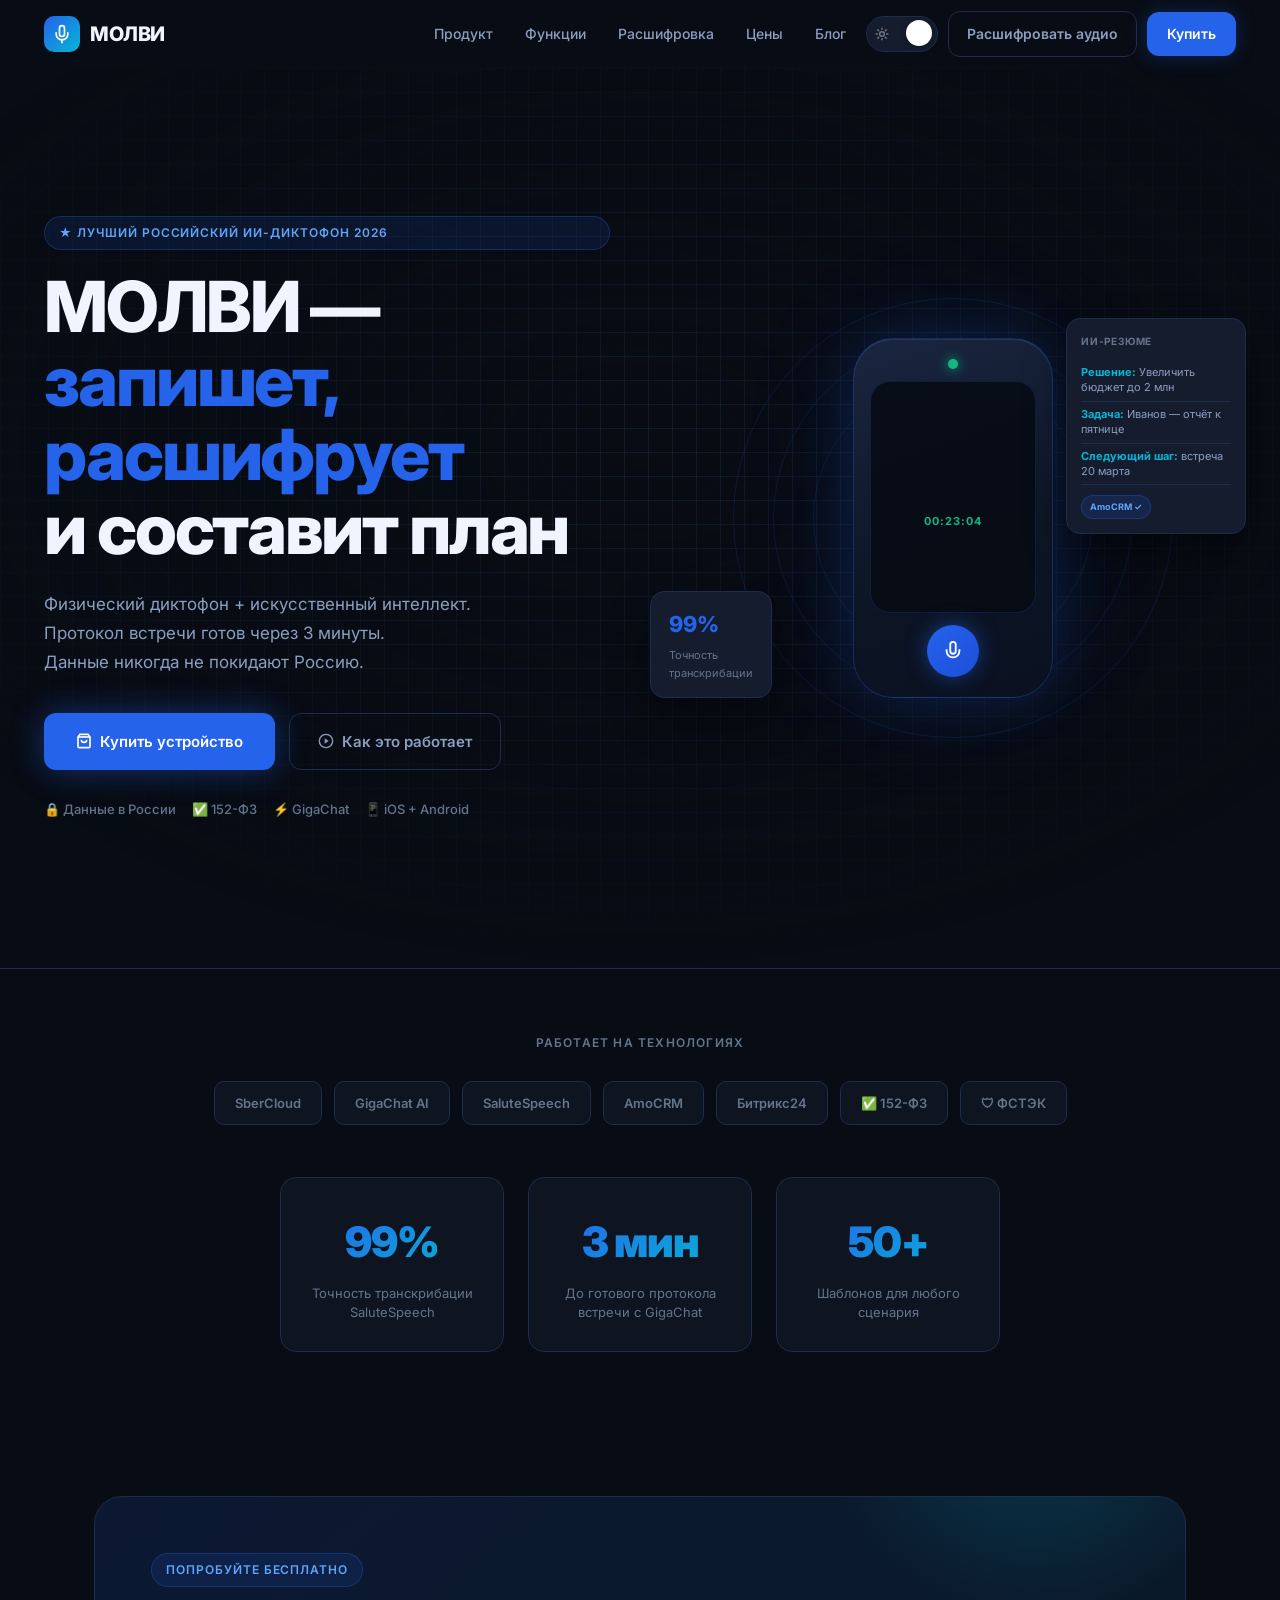
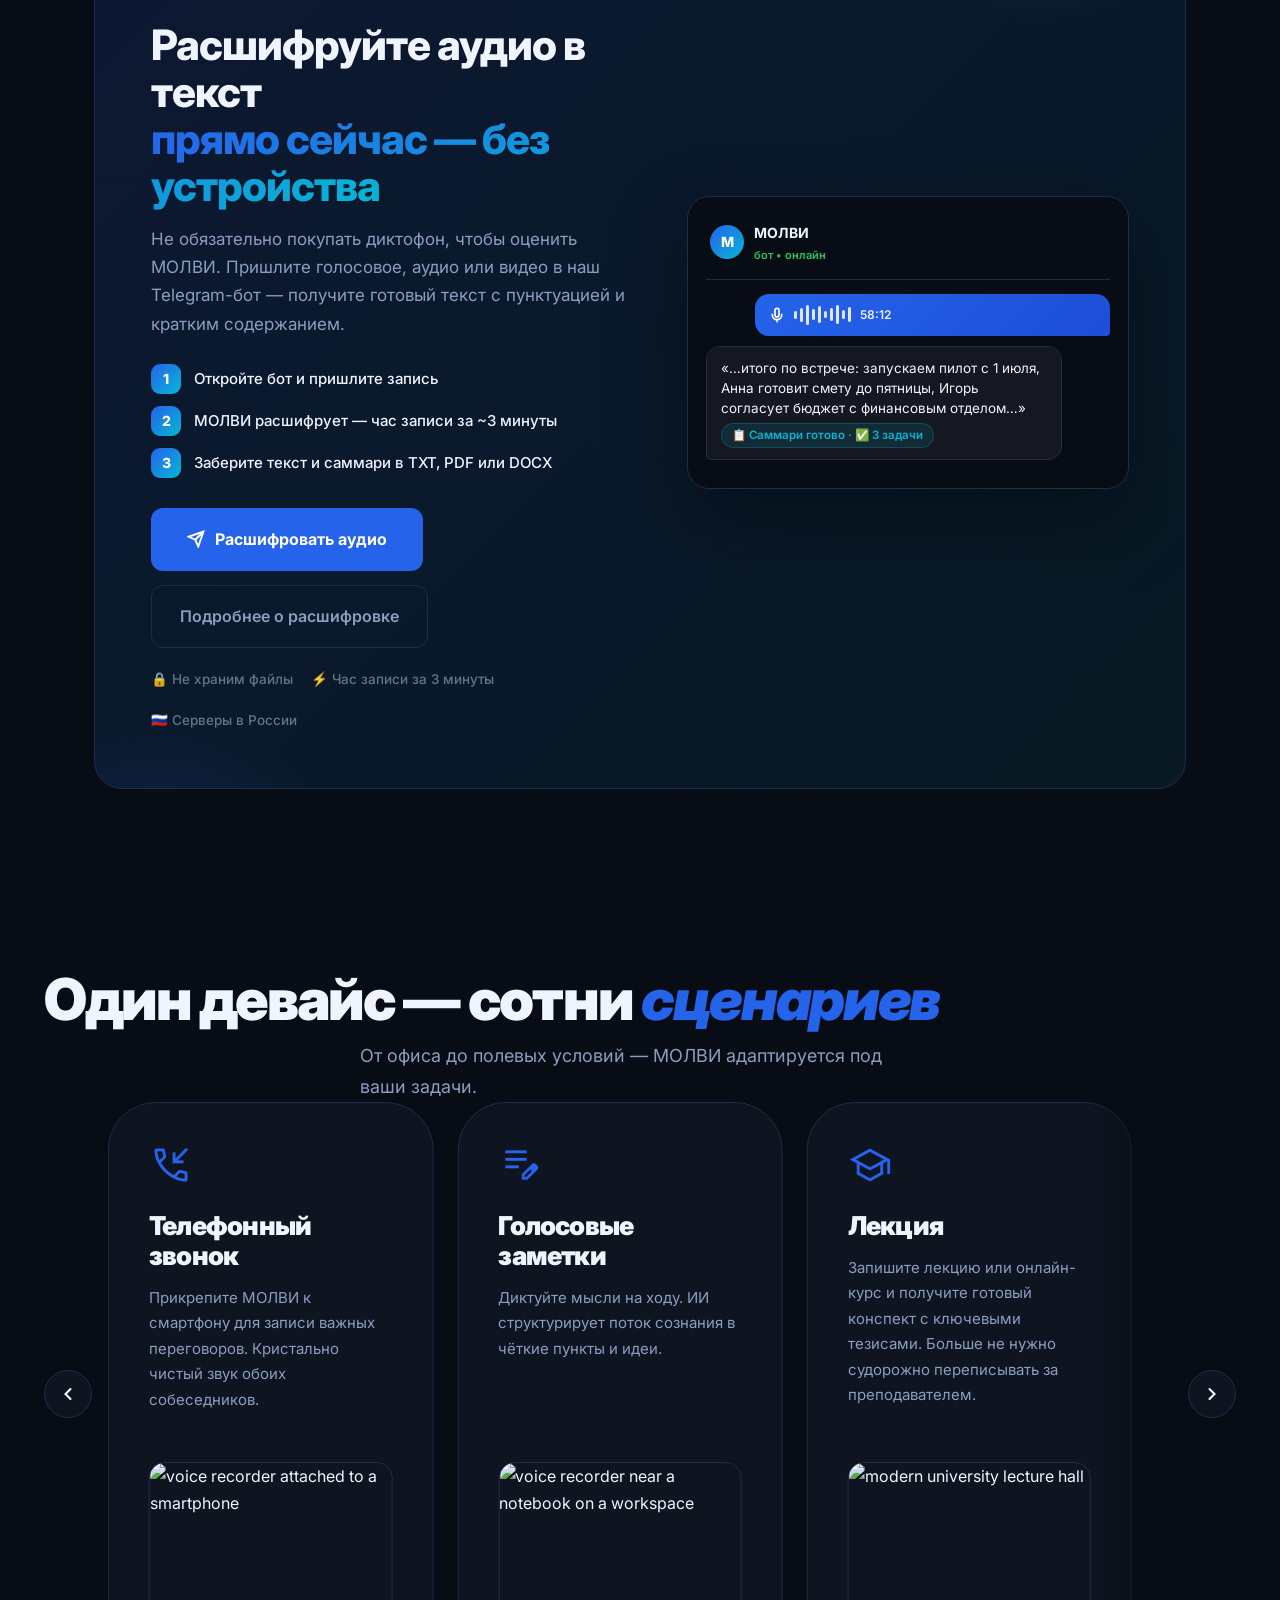
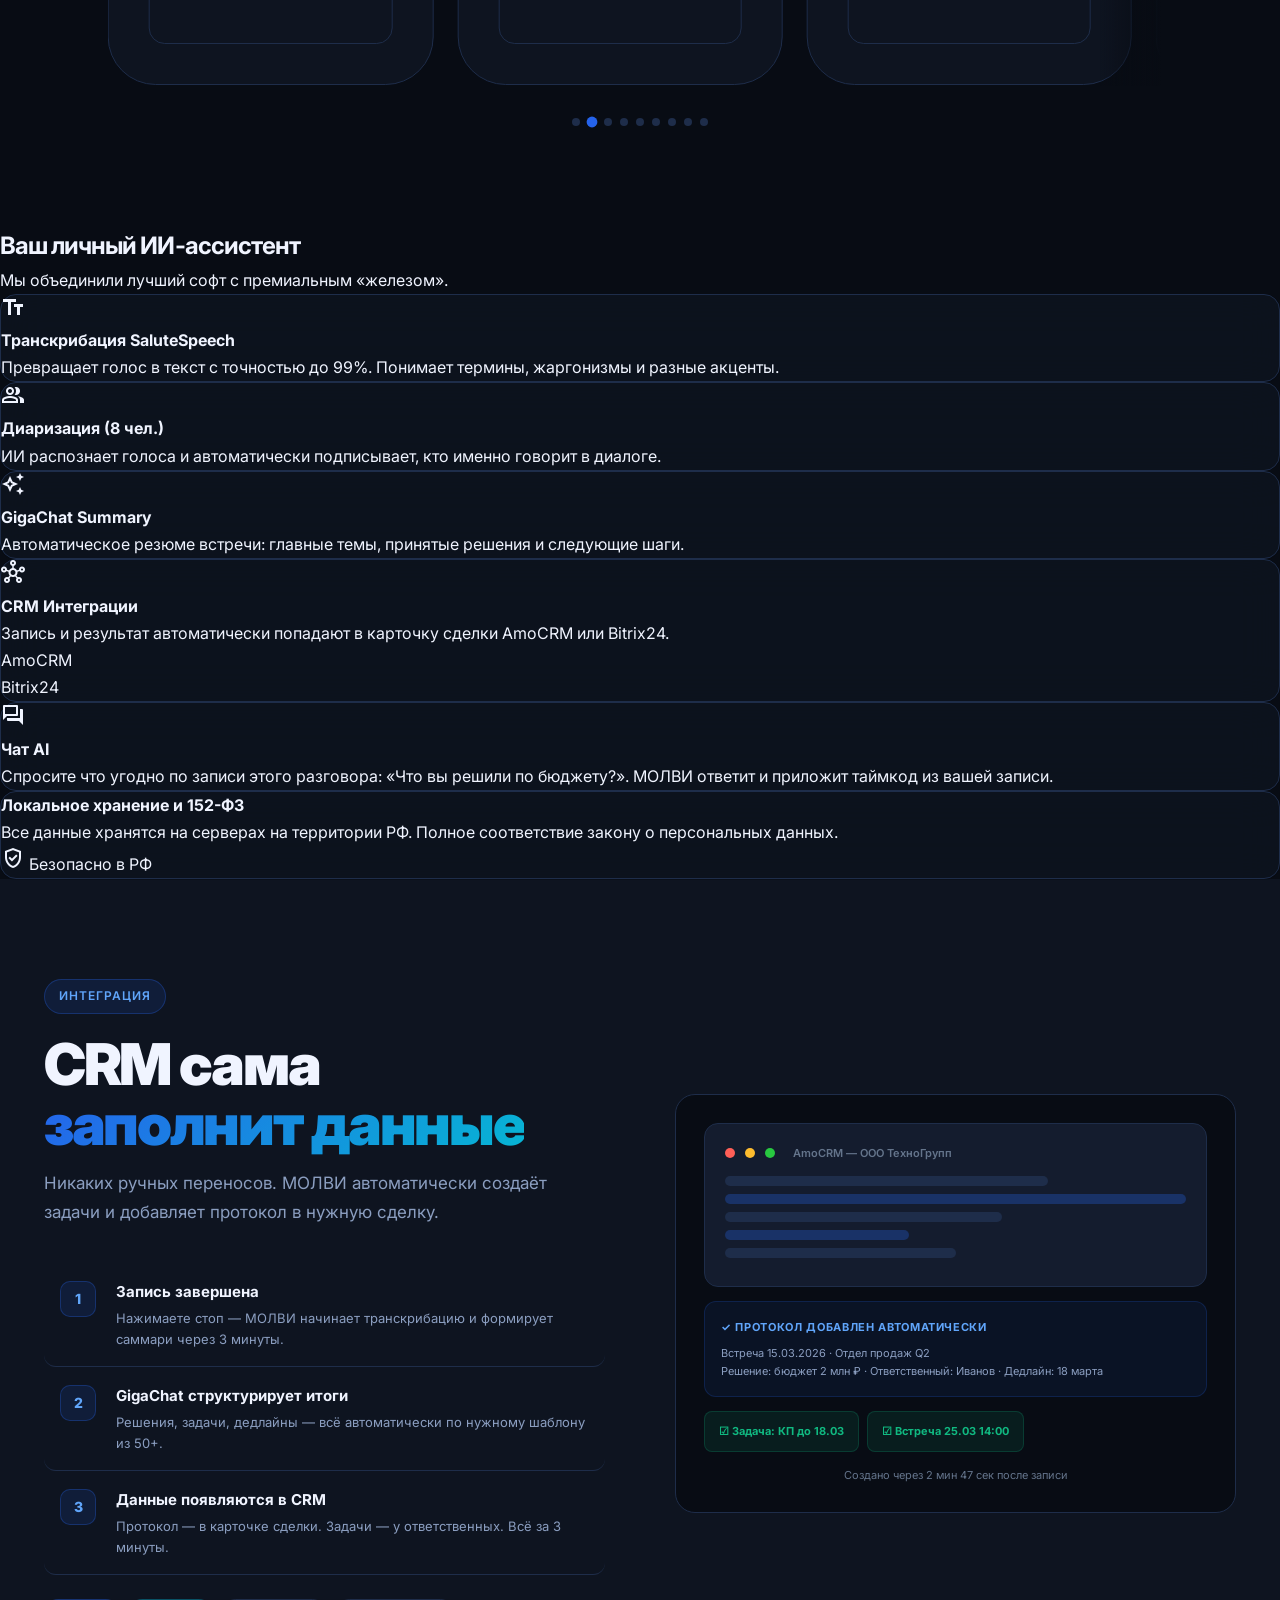
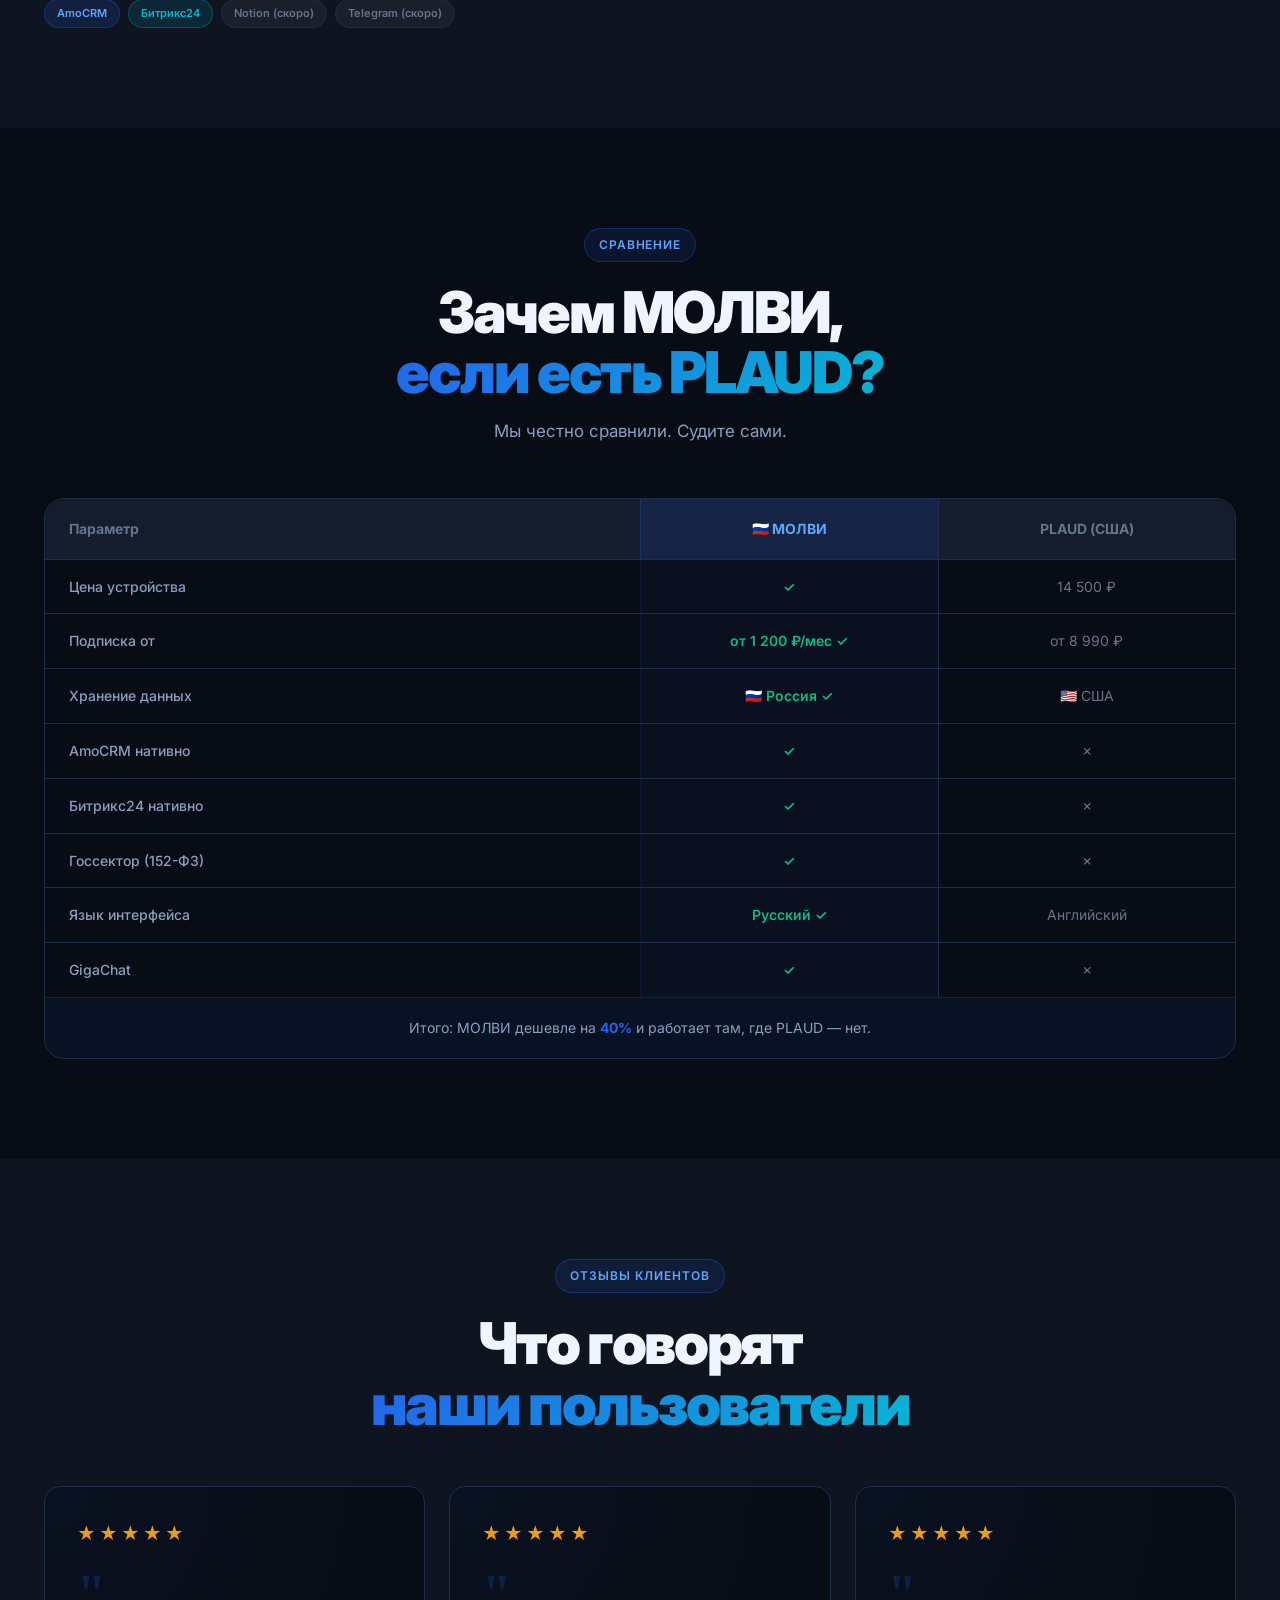
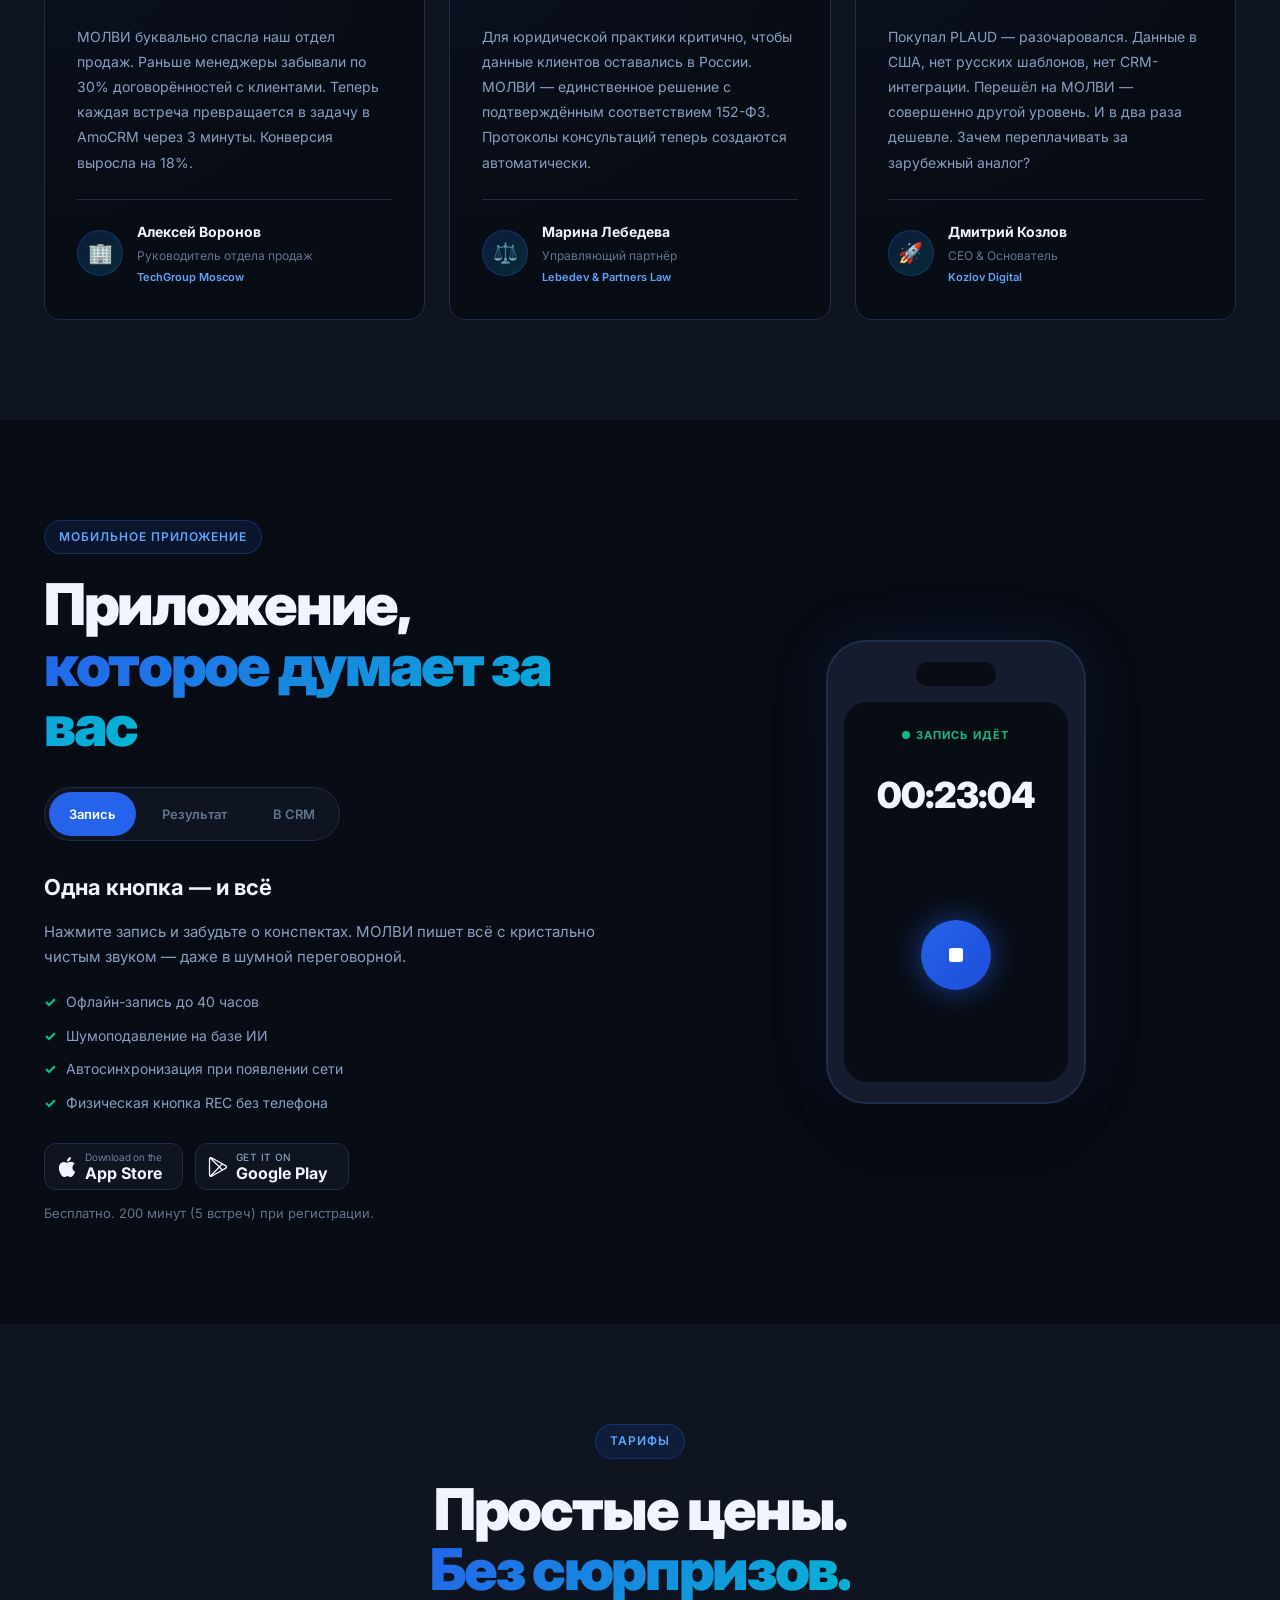
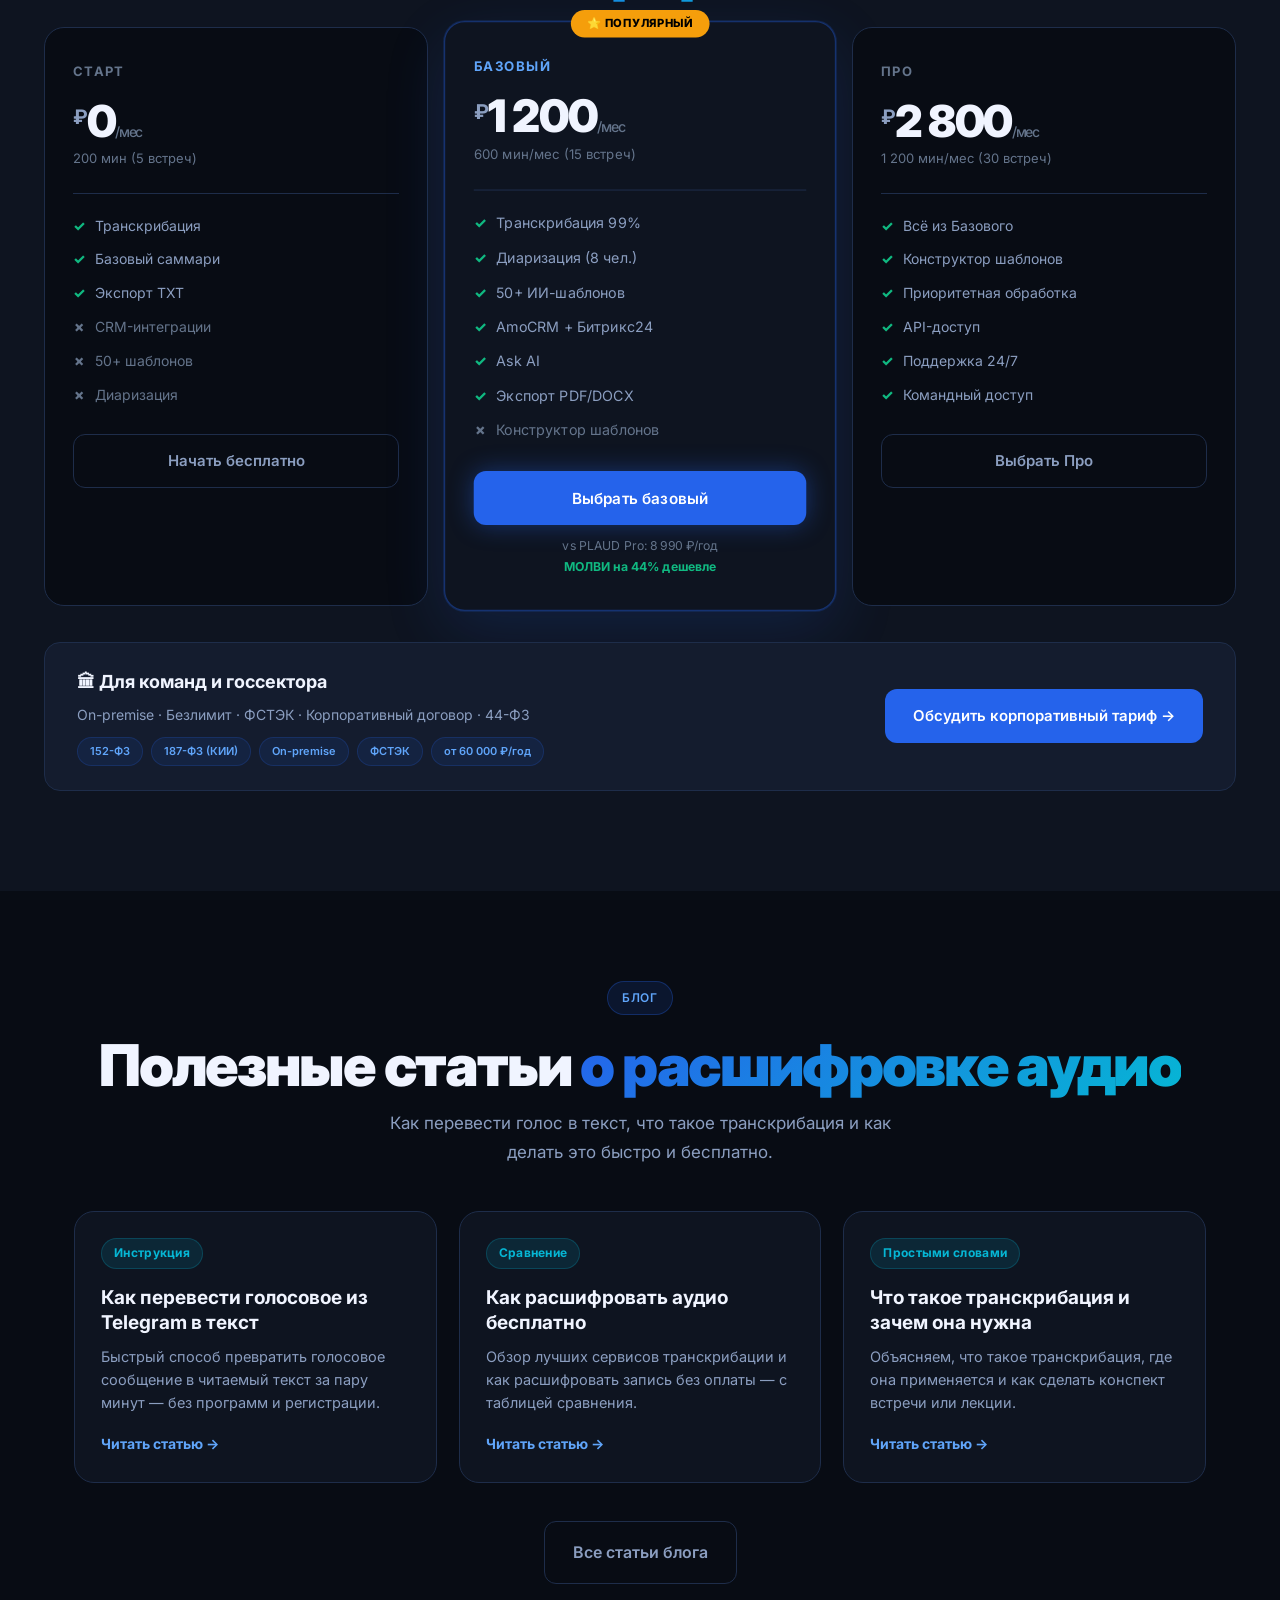
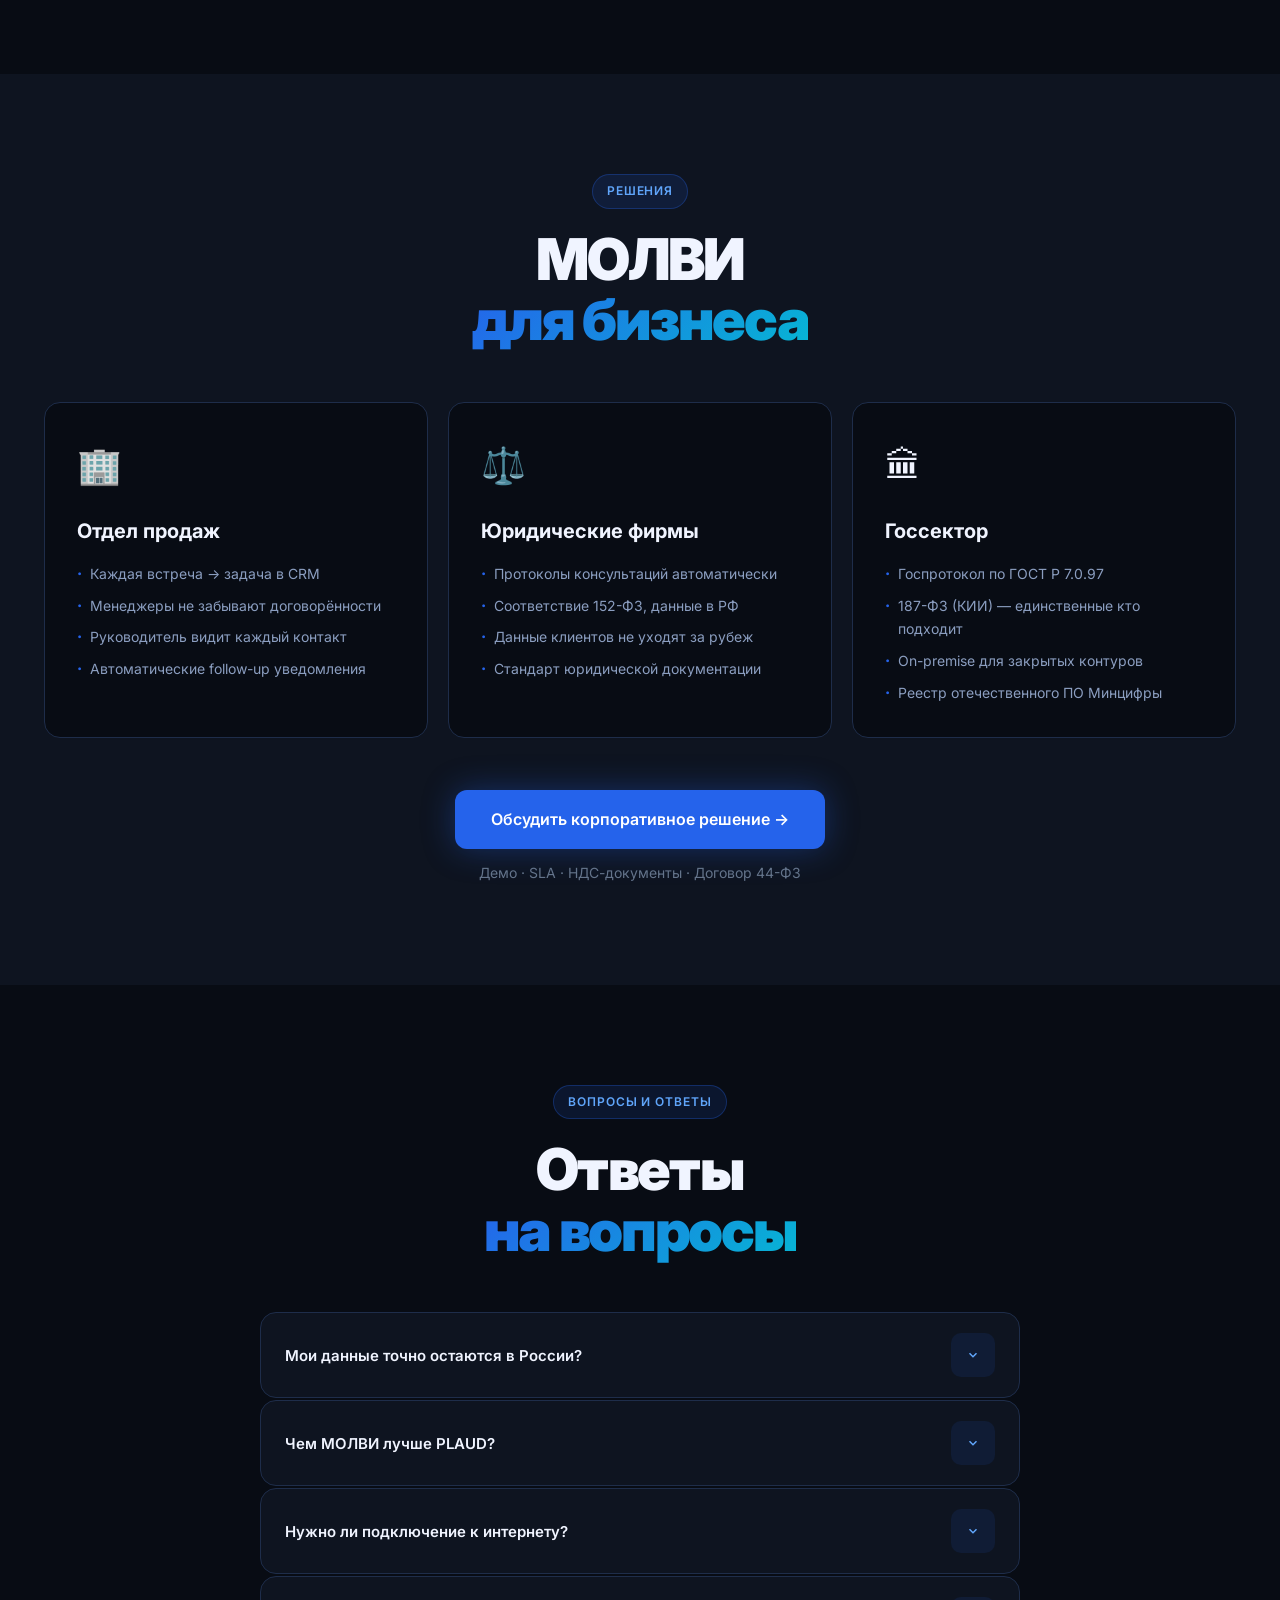
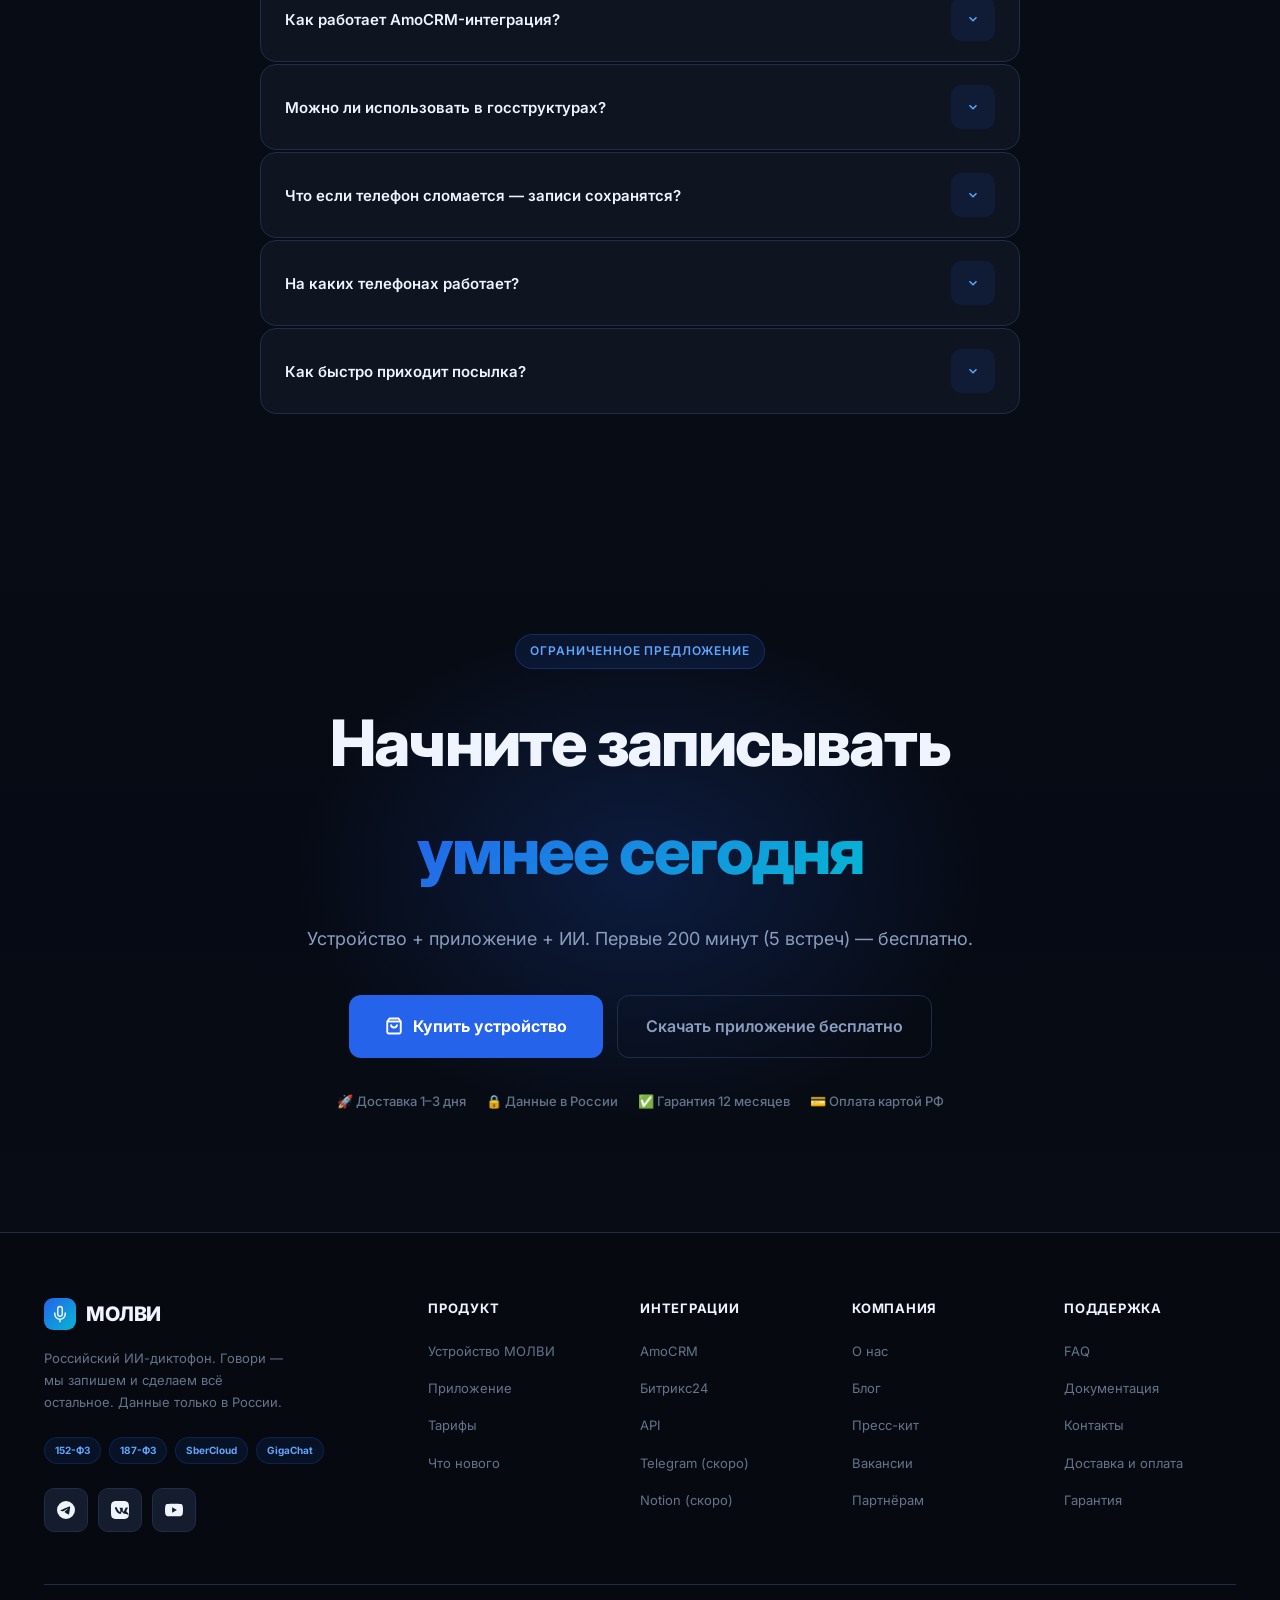
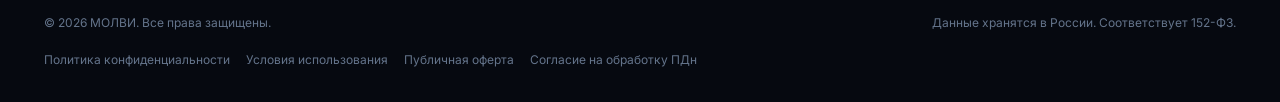
==== site/index.html @ 5dabd978 "feat(site): add molvi-ai.ru website source to repo Static HTML site (index, transcribe, blog, legal " ====
<!DOCTYPE html>
<html lang="ru">
<head>
<meta charset="UTF-8">
<meta name="viewport" content="width=device-width, initial-scale=1.0">
<title>МОЛВИ — Российский ИИ-диктофон. Данные только в России.</title>
<meta name="description" content="МОЛВИ — умный диктофон на GigaChat. Транскрибация 99%, протоколы, AmoCRM-интеграция. Дешевле PLAUD. Данные в России.">
<meta property="og:title" content="МОЛВИ — Говори, мы всё сделаем">
<meta property="og:description" content="Российский ИИ-диктофон. На 40% дешевле PLAUD. Данные только в России. AmoCRM и Битрикс24 из коробки.">
<link rel="preconnect" href="https://fonts.googleapis.com">
<link rel="preconnect" href="https://fonts.gstatic.com" crossorigin>
<link href="https://fonts.googleapis.com/css2?family=Inter:wght@400;500;600;700;800;900&display=swap" rel="stylesheet">
<link href="https://fonts.googleapis.com/css2?family=Material+Symbols+Outlined:wght,FILL@100..700,0..1&display=swap" rel="stylesheet">
<script src="https://cdn.tailwindcss.com?plugins=forms,container-queries"></script>
<script>
tailwind.config = {
  darkMode: "class",
  theme: {
    extend: {
      colors: {
        "background": "#080C14",
        "surface": "#0E1420",
        "surface-container-low": "#111318",
        "primary": "#2563EB",
        "on-surface": "#e2e5ef",
        "on-surface-variant": "#8B9EC0",
        "outline": "#72757e",
        "accent-border": "#1E2D4A",
      }
    }
  }
}
</script>
<style>
.text-editorial { letter-spacing: -0.04em; }
.card-glass { background: rgba(14,20,32,0.8); backdrop-filter: blur(20px); border: 1px solid rgba(255,255,255,0.05); }
</style>

<style>
/* ===========================
   RESET & BASE
=========================== */
*, *::before, *::after { box-sizing: border-box; margin: 0; padding: 0; }
html {
  scroll-behavior: smooth;
  overflow-x: hidden; /* сюда, не на body — иначе ломает position:fixed */
}
body {
  font-family: 'Inter', -apple-system, sans-serif;
  background: #080C14;
  color: #F0F4FF;
  line-height: 1.7;
}
a { text-decoration: none; color: inherit; }
img { max-width: 100%; display: block; }
ul { list-style: none; }
button { cursor: pointer; border: none; background: none; font-family: 'Inter', sans-serif; }

/* ===========================
   DESIGN TOKENS
=========================== */
:root {
  --bg: #080C14;
  --surface: #0E1420;
  --surface-elevated: #141C2E;
  --border: #1E2D4A;
  --accent: #2563EB;
  --accent-glow: #3B82F6;
  --cyan: #06B6D4;
  --text: #F0F4FF;
  --text-sec: #8B9EC0;
  --text-muted: #64748B;
  --success: #10B981;
  --warning: #F59E0B;
  --radius-card: 16px;
  --radius-btn: 12px;
  --radius-pill: 999px;
}

/* ===========================
   LIGHT THEME OVERRIDES
=========================== */
:root.light {
  --bg: #F4F6FB;
  --surface: #FFFFFF;
  --surface-elevated: #EEF1F8;
  --border: #D0D8EC;
  --accent: #2563EB;
  --accent-glow: #3B82F6;
  --cyan: #0891B2;
  --text: #0D1526;
  --text-sec: #3A4E70;
  --text-muted: #6B7280;
  --success: #059669;
  --warning: #D97706;
}

/* light — глобальные overrides для элементов с жёстко прописанными цветами */
:root.light body { background: var(--bg); color: var(--text); }
:root.light nav.navbar.scrolled {
  background: rgba(244,246,251,0.92);
  box-shadow: 0 4px 32px rgba(0,0,0,0.08);
}
:root.light .hero { background: var(--bg); }
:root.light .hero-grid-bg {
  background-color: var(--bg);
  background-image:
    linear-gradient(to right, rgba(37,99,235,0.12) 1px, transparent 1px),
    linear-gradient(to bottom, rgba(37,99,235,0.12) 1px, transparent 1px);
}
:root.light .glass {
  background: rgba(255,255,255,0.85);
  border-color: var(--border);
}
:root.light .card-glass {
  background: rgba(255,255,255,0.9);
  border-color: var(--border);
}
:root.light .gradient-text {
  background: linear-gradient(135deg, #1D4ED8, #0891B2);
  -webkit-background-clip: text;
  -webkit-text-fill-color: transparent;
  background-clip: text;
}
:root.light .section-pricing,
:root.light .section-app,
:root.light .section-business { background: var(--surface); }
:root.light .section-compare,
:root.light .section-faq { background: var(--bg); }
:root.light .compare-table { border-color: var(--border); }
:root.light .compare-header { background: var(--surface-elevated); }
:root.light footer { background: var(--surface); }

/* ===========================
   UTILITY
=========================== */
.container { max-width: 1240px; margin: 0 auto; padding: 0 24px; }
.section-pad { padding: 100px 0; }
.eyebrow {
  display: inline-flex; align-items: center; gap: 8px;
  background: rgba(37,99,235,0.12);
  border: 1px solid rgba(37,99,235,0.3);
  color: #60A5FA;
  font-size: 12px; font-weight: 600; letter-spacing: 0.08em; text-transform: uppercase;
  padding: 6px 14px; border-radius: var(--radius-pill);
  margin-bottom: 20px;
}
.section-title {
  font-size: clamp(2rem, 4.5vw, 3.75rem); /* matches md:text-6xl = 60px — same as features heading */
  font-weight: 900;
  letter-spacing: -0.04em;
  line-height: 1.05;
  color: var(--text);
}
.section-sub {
  font-size: 17px;
  color: var(--text-sec);
  line-height: 1.7;
  margin-top: 14px;
  max-width: 560px;
}
.gradient-text {
  background: linear-gradient(135deg, #2563EB 0%, #06B6D4 100%);
  -webkit-background-clip: text;
  -webkit-text-fill-color: transparent;
  background-clip: text;
}

/* Buttons */
.btn-primary {
  display: inline-flex; align-items: center; gap: 8px;
  background: var(--accent);
  color: #fff;
  font-size: 15px; font-weight: 600;
  padding: 14px 28px;
  border-radius: var(--radius-btn);
  transition: background 0.2s, transform 0.15s, box-shadow 0.2s;
  box-shadow: 0 0 0 rgba(37,99,235,0.4);
  white-space: nowrap;
}
.btn-primary:hover {
  background: #1D4ED8;
  transform: translateY(-1px);
  box-shadow: 0 0 32px rgba(37,99,235,0.45);
}
.btn-secondary {
  display: inline-flex; align-items: center; gap: 8px;
  background: transparent;
  color: var(--text-sec);
  font-size: 15px; font-weight: 600;
  padding: 13px 26px;
  border-radius: var(--radius-btn);
  border: 1px solid var(--border);
  transition: border-color 0.2s, background 0.2s, color 0.2s;
  white-space: nowrap;
}
.btn-secondary:hover { border-color: var(--accent); background: rgba(37,99,235,0.07); color: var(--text); }

/* Glass card */
.glass {
  background: rgba(14,20,32,0.8);
  backdrop-filter: blur(20px);
  -webkit-backdrop-filter: blur(20px);
  border: 1px solid var(--border);
  border-radius: var(--radius-card);
  transition: transform 0.3s cubic-bezier(0.16,1,0.3,1), border-color 0.25s, box-shadow 0.25s;
}
.glass:hover {
  border-color: rgba(37,99,235,0.5);
  transform: translateY(-4px);
}

/* Scroll reveal */
.reveal {
  opacity: 0;
  transform: translateY(30px);
  transition: opacity 0.7s cubic-bezier(0.16,1,0.3,1), transform 0.7s cubic-bezier(0.16,1,0.3,1);
}
.reveal.visible { opacity: 1; transform: translateY(0); }

/* ===========================
   NAVBAR
=========================== */
:root { --nav-h: 68px; }

nav.navbar {
  position: sticky;
  top: 0;
  z-index: 1000;
  padding: 0;
  background: transparent;
  transition: background 0.35s, border-color 0.35s, backdrop-filter 0.35s, box-shadow 0.35s;
}
nav.navbar.scrolled {
  background: rgba(8,12,20,0.92);
  backdrop-filter: blur(20px);
  -webkit-backdrop-filter: blur(20px);
  border-bottom: 1px solid var(--border);
  box-shadow: 0 4px 32px rgba(0,0,0,0.4);
}
.nav-inner {
  max-width: 1240px; margin: 0 auto; padding: 0 24px;
  display: grid;
  grid-template-columns: 1fr auto 1fr;
  align-items: center;
  height: var(--nav-h);
}
.nav-logo {
  display: flex; align-items: center; gap: 10px;
  flex-shrink: 0;
}
.nav-logo .logo-icon {
  width: 36px; height: 36px;
  background: linear-gradient(135deg, var(--accent), var(--cyan));
  border-radius: 10px;
  display: flex; align-items: center; justify-content: center;
}
.nav-logo .logo-icon svg { width: 20px; height: 20px; color: #fff; }
.nav-logo span { font-size: 20px; font-weight: 800; letter-spacing: -0.5px; color: var(--text); }
.nav-links {
  display: flex; align-items: center; justify-content: center; gap: 4px;
}
.nav-link {
  color: var(--text-sec); font-size: 14px; font-weight: 500;
  padding: 8px 14px; border-radius: 8px;
  transition: color 0.2s, background 0.2s;
  white-space: nowrap;
}
.nav-link:hover { color: var(--text); background: rgba(255,255,255,0.05); }
.nav-actions { display: flex; align-items: center; gap: 10px; flex-shrink: 0; min-width: 0; justify-self: end; }
.nav-transcribe-btn { padding: 10px 18px; font-size: 14px; }
@media (max-width: 1080px) { .nav-transcribe-btn { display: none; } }
.nav-mobile-btn { display: none; color: var(--text-sec); padding: 8px; min-width: 44px; min-height: 44px; justify-content: center; align-items: center; }
/* Tap target minimum on mobile */
.btn-primary, .btn-secondary { min-height: 44px; }
.nav-link { min-height: 44px; display: inline-flex; align-items: center; }
.faq-question { min-height: 44px; display: flex; align-items: center; }
.app-tab-btn { min-height: 44px; }

/* ── Theme Switch ─────────────────────────────── */
.theme-switch {
  position: relative;
  display: inline-flex;
  align-items: center;
  width: 72px;
  height: 36px;
  flex-shrink: 0;
  cursor: pointer;
}
.theme-switch input { position: absolute; opacity: 0; width: 0; height: 0; }

/* track */
.theme-switch-track {
  position: absolute;
  inset: 0;
  border-radius: var(--radius-pill);
  background: var(--surface-elevated);
  border: 1px solid var(--border);
  transition: background 0.3s, border-color 0.3s;
}
:root.light .theme-switch-track { background: #E8EDF8; border-color: #C5CFDF; }

/* thumb */
.theme-switch-thumb {
  position: absolute;
  top: 4px;
  left: 4px;
  width: 26px;
  height: 26px;
  border-radius: 50%;
  background: var(--accent);
  box-shadow: 0 1px 6px rgba(37,99,235,0.5);
  transition: transform 0.3s cubic-bezier(0.34,1.56,0.64,1), background 0.3s;
  z-index: 2;
}
.theme-switch input:checked ~ .theme-switch-thumb {
  transform: translateX(36px);
  background: #fff;
  box-shadow: 0 1px 6px rgba(0,0,0,0.18);
}

/* icons */
.theme-switch-icon {
  position: absolute;
  top: 50%; transform: translateY(-50%);
  z-index: 1;
  display: flex; align-items: center; justify-content: center;
  transition: opacity 0.2s;
}
.theme-switch-sun { left: 9px; color: #fff; }
.theme-switch-moon { right: 8px; color: var(--text-muted); }

/* checked = dark → moon active, sun dimmed */
.theme-switch input:checked ~ .theme-switch-icon.theme-switch-sun { opacity: 0.4; }
.theme-switch input:checked ~ .theme-switch-icon.theme-switch-moon { color: var(--text); opacity: 1; }

/* unchecked = light */
.theme-switch input:not(:checked) ~ .theme-switch-icon.theme-switch-sun { opacity: 1; color: #fff; }
.theme-switch input:not(:checked) ~ .theme-switch-icon.theme-switch-moon { opacity: 0.4; }

/* Mobile drawer */
.mobile-drawer {
  position: fixed; inset: 0;
  background: rgba(8,12,20,0.98);
  z-index: 9999;
  padding: 24px;
  display: flex; flex-direction: column;
  transform: translateX(100%);
  transition: transform 0.35s cubic-bezier(0.16,1,0.3,1);
  overflow-y: auto;
  -webkit-overflow-scrolling: touch;
}
:root.light .mobile-drawer { background: rgba(244,246,251,0.98); }
.mobile-drawer.open { transform: translateX(0); }
.mobile-drawer-header { display: flex; align-items: center; justify-content: space-between; margin-bottom: 48px; }
.mobile-nav { display: flex; flex-direction: column; gap: 4px; }
.mobile-nav a {
  color: var(--text-sec); font-size: 20px; font-weight: 600;
  padding: 16px 8px; border-bottom: 1px solid var(--border);
  transition: color 0.2s;
  min-height: 56px; display: flex; align-items: center;
}
.mobile-nav a:active { color: var(--accent); }

/* ===========================
   HERO
=========================== */
.hero {
  position: relative;
  min-height: 100vh;
  display: flex; align-items: center;
  overflow: hidden;
}

/* Grid background (аналог BGPattern: grid + fade-edges) */
.hero-grid-bg {
  position: absolute;
  inset: 0;
  z-index: 0;
  pointer-events: none;
  background-color: var(--bg);
  background-image:
    linear-gradient(to right, rgba(30, 45, 74, 0.45) 1px, transparent 1px),
    linear-gradient(to bottom, rgba(30, 45, 74, 0.45) 1px, transparent 1px);
  background-size: 24px 24px;
  -webkit-mask-image: radial-gradient(ellipse 90% 80% at 50% 42%, #000 0%, transparent 72%);
  mask-image: radial-gradient(ellipse 90% 80% at 50% 42%, #000 0%, transparent 72%);
}

/* чтобы якоря (#pricing, #features, ...) не прятались под шапкой */
section { scroll-margin-top: calc(var(--nav-h) + 16px); }
.hero-inner {
  position: relative; z-index: 1;
  max-width: 1240px; margin: 0 auto; padding: 80px 24px;
  display: grid; grid-template-columns: 1fr 1fr;
  gap: 60px; align-items: center;
  width: 100%;
}
.hero-content { display: flex; flex-direction: column; }
.hero-title {
  font-size: clamp(40px, 5.5vw, 72px);
  font-weight: 800;
  letter-spacing: -0.03em;
  line-height: 1.05;
  color: var(--text);
  margin-bottom: 24px;
}
.hero-title .line2 { color: var(--accent); }
.hero-sub {
  font-size: 17px; color: var(--text-sec);
  line-height: 1.7; margin-bottom: 36px;
  max-width: 480px;
}
.hero-ctas { display: flex; gap: 14px; flex-wrap: wrap; margin-bottom: 28px; }
.hero-trust {
  display: flex; flex-wrap: wrap; gap: 16px;
  font-size: 13px; color: var(--text-muted); font-weight: 500;
}
.hero-trust span { display: flex; align-items: center; gap: 6px; }
.hero-visual {
  display: flex; align-items: center; justify-content: center;
  position: relative; height: 520px;
}
.device-container {
  position: relative;
  display: flex; align-items: center; justify-content: center;
  width: 100%; height: 100%;
  transform-style: preserve-3d;
}
.device-body {
  position: relative;
  width: 200px; height: 360px;
  background: linear-gradient(160deg, #1a2540 0%, #0d1625 60%, #0a1020 100%);
  border-radius: 40px;
  border: 1.5px solid rgba(37,99,235,0.3);
  box-shadow:
    0 0 60px rgba(37,99,235,0.2),
    0 0 120px rgba(37,99,235,0.1),
    inset 0 1px 0 rgba(255,255,255,0.08);
  animation: device-float 4s ease-in-out infinite;
  display: flex; flex-direction: column; align-items: center; justify-content: space-between;
  padding: 20px 16px;
  z-index: 2;
}
@keyframes device-float {
  0%, 100% { transform: translateY(0px); }
  50% { transform: translateY(-12px); }
}
.device-led {
  width: 10px; height: 10px; border-radius: 50%;
  background: var(--success);
  box-shadow: 0 0 12px var(--success);
  animation: led-pulse 2s ease-in-out infinite;
}
@keyframes led-pulse {
  0%, 100% { box-shadow: 0 0 8px var(--success); opacity: 1; }
  50% { box-shadow: 0 0 20px var(--success), 0 0 40px rgba(16,185,129,0.3); opacity: 0.8; }
}
.device-screen {
  width: 100%; flex: 1; margin: 12px 0;
  background: rgba(8,12,20,0.9);
  border-radius: 20px; overflow: hidden;
  border: 1px solid rgba(37,99,235,0.2);
  display: flex; flex-direction: column; align-items: center; justify-content: center;
  gap: 8px; padding: 14px;
}
.wave-bars {
  display: flex; gap: 3px; align-items: center; height: 40px;
}
.wave-bar {
  width: 4px; border-radius: 2px;
  background: linear-gradient(180deg, var(--cyan), var(--accent));
  animation: wave-anim 1.2s ease-in-out infinite;
}
.wave-bar:nth-child(1) { animation-delay: 0s; }
.wave-bar:nth-child(2) { animation-delay: 0.1s; }
.wave-bar:nth-child(3) { animation-delay: 0.2s; }
.wave-bar:nth-child(4) { animation-delay: 0.15s; }
.wave-bar:nth-child(5) { animation-delay: 0.05s; }
.wave-bar:nth-child(6) { animation-delay: 0.25s; }
.wave-bar:nth-child(7) { animation-delay: 0.1s; }
.wave-bar:nth-child(8) { animation-delay: 0.3s; }
.wave-bar:nth-child(9) { animation-delay: 0.08s; }
.wave-bar:nth-child(10) { animation-delay: 0.18s; }
@keyframes wave-anim {
  0%, 100% { height: 8px; }
  50% { height: 32px; }
}
.device-timer { font-size: 11px; color: var(--success); font-weight: 700; letter-spacing: 0.1em; }
.device-btn {
  width: 52px; height: 52px; border-radius: 50%;
  background: linear-gradient(135deg, var(--accent), #1D4ED8);
  box-shadow: 0 0 20px rgba(37,99,235,0.5);
  display: flex; align-items: center; justify-content: center;
  animation: btn-pulse 3s ease-in-out infinite;
}
@keyframes btn-pulse {
  0%, 100% { box-shadow: 0 0 20px rgba(37,99,235,0.5); }
  50% { box-shadow: 0 0 40px rgba(37,99,235,0.8), 0 0 60px rgba(37,99,235,0.3); }
}
.device-btn svg { width: 22px; height: 22px; color: #fff; }

/* Glow rings around device */
.glow-ring {
  position: absolute;
  border-radius: 50%;
  border: 1px solid rgba(37,99,235,0.15);
  animation: ring-expand 3s ease-out infinite;
}
.glow-ring:nth-child(1) { width: 280px; height: 280px; animation-delay: 0s; }
.glow-ring:nth-child(2) { width: 360px; height: 360px; animation-delay: 1s; }
.glow-ring:nth-child(3) { width: 440px; height: 440px; animation-delay: 2s; }
@keyframes ring-expand {
  0% { opacity: 0.6; transform: scale(0.95); }
  100% { opacity: 0; transform: scale(1.05); }
}

/* App preview floating card */
.app-preview {
  position: absolute; right: -10px; top: 60px;
  width: 180px;
  background: var(--surface-elevated);
  border: 1px solid var(--border);
  border-radius: 14px;
  padding: 14px;
  animation: device-float 4s ease-in-out infinite 1s;
  box-shadow: 0 20px 40px rgba(0,0,0,0.4);
  z-index: 3;
}
.app-preview-title { font-size: 10px; font-weight: 700; color: var(--text-muted); letter-spacing: 0.08em; text-transform: uppercase; margin-bottom: 10px; }
.app-preview-line { font-size: 11px; color: var(--text-sec); padding: 5px 0; border-bottom: 1px solid var(--border); line-height: 1.4; }
.app-preview-line:last-child { border-bottom: none; }
.app-preview-line strong { color: var(--cyan); }

/* Stats card */
.stats-card {
  position: absolute; left: -20px; bottom: 80px;
  background: var(--surface-elevated);
  border: 1px solid var(--border);
  border-radius: 14px;
  padding: 14px 18px;
  animation: device-float 4s ease-in-out infinite 2s;
  box-shadow: 0 20px 40px rgba(0,0,0,0.4);
  z-index: 3;
}
.stats-card-num { font-size: 22px; font-weight: 800; color: var(--accent); }
.stats-card-label { font-size: 11px; color: var(--text-muted); margin-top: 2px; }

/* ===========================
   SOCIAL PROOF
=========================== */
.section-proof { padding: 64px 0; border-top: 1px solid var(--border); }
.proof-logos {
  display: flex; align-items: center; justify-content: center;
  flex-wrap: wrap; gap: 12px; margin-bottom: 52px;
}
.proof-logo {
  background: var(--surface);
  border: 1px solid var(--border);
  border-radius: 10px;
  padding: 10px 20px;
  font-size: 13px; font-weight: 600; color: var(--text-muted);
  transition: border-color 0.2s, color 0.2s;
}
.proof-logo:hover { border-color: rgba(37,99,235,0.4); color: var(--text-sec); }
.proof-metrics {
  display: grid; grid-template-columns: repeat(3,1fr);
  gap: 24px; max-width: 720px; margin: 0 auto;
}
.metric-card {
  background: var(--surface);
  border: 1px solid var(--border);
  border-radius: var(--radius-card);
  padding: 28px;
  text-align: center;
  transition: border-color 0.25s, transform 0.25s;
}
.metric-card:hover { border-color: rgba(37,99,235,0.4); transform: translateY(-3px); }
.metric-num {
  font-size: 42px; font-weight: 900;
  letter-spacing: -0.03em;
  background: linear-gradient(135deg, #2563EB, #06B6D4);
  -webkit-background-clip: text; -webkit-text-fill-color: transparent; background-clip: text;
}
.metric-label { font-size: 13px; color: var(--text-muted); margin-top: 6px; line-height: 1.5; }

/* ===========================
   DEVICE DEMO (3 cards)
=========================== */
.section-demo { padding: 100px 0; background: var(--surface); }
.demo-grid {
  display: grid; grid-template-columns: repeat(3,1fr);
  gap: 20px; margin-top: 52px;
}
.demo-card {
  background: var(--bg);
  border: 1px solid var(--border);
  border-radius: var(--radius-card);
  overflow: hidden;
  transition: border-color 0.25s, transform 0.3s cubic-bezier(0.16,1,0.3,1);
  cursor: pointer;
}
.demo-card:hover { border-color: rgba(37,99,235,0.5); transform: translateY(-6px); }
.demo-card-visual {
  height: 200px;
  display: flex; align-items: center; justify-content: center;
  font-size: 64px;
  position: relative; overflow: hidden;
}
.demo-card-visual::before {
  content: '';
  position: absolute; inset: 0;
  opacity: 0.3;
}
.demo-card:nth-child(1) .demo-card-visual { background: linear-gradient(135deg, #0d1b3e, #091830); }
.demo-card:nth-child(1) .demo-card-visual::before { background: radial-gradient(circle at 50% 80%, rgba(37,99,235,0.4), transparent); }
.demo-card:nth-child(2) .demo-card-visual { background: linear-gradient(135deg, #0d2535, #060f1a); }
.demo-card:nth-child(2) .demo-card-visual::before { background: radial-gradient(circle at 50% 80%, rgba(6,182,212,0.3), transparent); }
.demo-card:nth-child(3) .demo-card-visual { background: linear-gradient(135deg, #1a1040, #0d0820); }
.demo-card:nth-child(3) .demo-card-visual::before { background: radial-gradient(circle at 50% 80%, rgba(124,58,237,0.3), transparent); }
.demo-card-body { padding: 24px; }
.demo-card-icon { font-size: 28px; margin-bottom: 12px; }
.demo-card-title { font-size: 18px; font-weight: 700; color: var(--text); margin-bottom: 10px; }
.demo-card-desc { font-size: 14px; color: var(--text-sec); line-height: 1.65; margin-bottom: 16px; }
.demo-tags { display: flex; flex-wrap: wrap; gap: 6px; }
.demo-tag {
  background: rgba(37,99,235,0.1);
  border: 1px solid rgba(37,99,235,0.2);
  color: #60A5FA;
  font-size: 11px; font-weight: 600;
  padding: 4px 10px; border-radius: var(--radius-pill);
}

/* ===========================
   FEATURES
=========================== */
.section-features { padding: 100px 0; }
.features-grid {
  display: grid; grid-template-columns: repeat(3,1fr);
  gap: 20px; margin-top: 52px;
}
.feature-card {
  background: rgba(14,20,32,0.8);
  border: 1px solid var(--border);
  border-radius: var(--radius-card);
  padding: 28px;
  transition: border-color 0.25s, transform 0.3s cubic-bezier(0.16,1,0.3,1);
  backdrop-filter: blur(20px);
}
.feature-card:hover {
  border-color: rgba(37,99,235,0.5);
  transform: translateY(-6px);
  box-shadow: 0 20px 40px rgba(0,0,0,0.3);
}
.feature-icon {
  width: 50px; height: 50px;
  background: rgba(37,99,235,0.12);
  border: 1px solid rgba(37,99,235,0.2);
  border-radius: 14px;
  display: flex; align-items: center; justify-content: center;
  margin-bottom: 18px;
  font-size: 22px;
  transition: transform 0.2s;
}
.feature-card:hover .feature-icon { transform: scale(1.1); }
.feature-title { font-size: 17px; font-weight: 700; color: var(--text); margin-bottom: 10px; }
.feature-desc { font-size: 14px; color: var(--text-sec); line-height: 1.7; }

/* ===========================
   CRM SECTION
=========================== */
.section-crm { padding: 100px 0; background: var(--surface); }
.crm-grid { display: grid; grid-template-columns: 1fr 1fr; gap: 70px; align-items: center; }
.crm-steps { display: flex; flex-direction: column; gap: 0; margin-top: 36px; }
.crm-step {
  display: flex; gap: 20px;
  border-bottom: 1px solid var(--border);
  transition: background 0.2s;
  border-radius: 12px;
  padding: 16px;
  cursor: pointer;
}
.crm-step:hover { background: rgba(37,99,235,0.05); }
.crm-step-num {
  width: 36px; height: 36px; flex-shrink: 0;
  background: rgba(37,99,235,0.12);
  border: 1px solid rgba(37,99,235,0.3);
  border-radius: 10px;
  display: flex; align-items: center; justify-content: center;
  font-size: 14px; font-weight: 800; color: #60A5FA;
  margin-top: 2px;
}
.crm-step-title { font-size: 15px; font-weight: 700; color: var(--text); margin-bottom: 4px; }
.crm-step-desc { font-size: 13px; color: var(--text-sec); line-height: 1.6; }
.crm-visual {
  background: var(--bg);
  border: 1px solid var(--border);
  border-radius: 20px;
  padding: 28px;
  position: relative;
}
.crm-screen {
  background: var(--surface-elevated);
  border: 1px solid var(--border);
  border-radius: 14px;
  padding: 20px;
  margin-bottom: 14px;
}
.crm-screen-header {
  display: flex; align-items: center; gap: 10px;
  margin-bottom: 14px;
}
.crm-screen-dot { width: 10px; height: 10px; border-radius: 50%; }
.crm-line {
  height: 10px; background: var(--border);
  border-radius: 5px; margin-bottom: 8px;
}
.crm-line.highlight { background: rgba(37,99,235,0.3); }
.crm-line.short { width: 60%; }
.crm-line.shorter { width: 40%; }
.crm-badge-row { display: flex; gap: 8px; margin-top: 14px; flex-wrap: wrap; }
.crm-badge {
  font-size: 11px; font-weight: 600;
  padding: 4px 12px; border-radius: var(--radius-pill);
}
.crm-badge.amocrm { background: rgba(37,99,235,0.15); color: #60A5FA; border: 1px solid rgba(37,99,235,0.3); }
.crm-badge.bitrix { background: rgba(6,182,212,0.12); color: var(--cyan); border: 1px solid rgba(6,182,212,0.3); }
.crm-badge.soon { background: rgba(255,255,255,0.05); color: var(--text-muted); border: 1px solid var(--border); }

/* ===========================
   COMPARISON TABLE
=========================== */
.section-compare { padding: 100px 0; }
.compare-table { margin-top: 52px; border: 1px solid var(--border); border-radius: 20px; overflow: hidden; }
.compare-header {
  display: grid; grid-template-columns: 2fr 1fr 1fr;
  background: var(--surface-elevated);
  border-bottom: 1px solid var(--border);
}
.compare-col-header {
  padding: 18px 24px;
  font-size: 14px; font-weight: 700;
  text-align: center;
}
.compare-col-header:first-child { text-align: left; color: var(--text-muted); }
.compare-col-header.ours {
  background: rgba(37,99,235,0.12);
  color: #60A5FA;
  border-left: 1px solid rgba(37,99,235,0.2);
}
.compare-col-header.theirs { color: var(--text-muted); border-left: 1px solid var(--border); }
.compare-row {
  display: grid; grid-template-columns: 2fr 1fr 1fr;
  border-bottom: 1px solid var(--border);
  transition: background 0.15s;
}
.compare-row:last-child { border-bottom: none; }
.compare-row:hover { background: rgba(255,255,255,0.02); }
.compare-cell {
  padding: 15px 24px;
  font-size: 14px; text-align: center;
  display: flex; align-items: center; justify-content: center;
}
.compare-cell:first-child { text-align: left; justify-content: flex-start; color: var(--text-sec); font-weight: 500; }
.compare-cell.ours {
  background: rgba(37,99,235,0.05);
  border-left: 1px solid rgba(37,99,235,0.1);
  color: var(--text); font-weight: 600;
}
.compare-cell.theirs { border-left: 1px solid var(--border); color: var(--text-muted); }
.check-yes { color: var(--success); font-weight: 800; font-size: 16px; }
.check-no { color: var(--text-muted); font-size: 18px; }
.check-price-ours { color: #60A5FA; font-weight: 700; }
.compare-footer {
  background: rgba(37,99,235,0.07);
  border-top: 1px solid rgba(37,99,235,0.2);
  padding: 18px 24px;
  font-size: 14px; color: var(--text-sec);
  text-align: center;
}
.compare-footer strong { color: var(--accent); }

/* ===========================
   TEMPLATES
=========================== */
.section-templates { padding: 100px 0; background: var(--surface); }
.template-filters {
  display: flex; gap: 8px; flex-wrap: wrap;
  margin: 36px 0 32px;
}
.filter-btn {
  font-size: 13px; font-weight: 600;
  padding: 8px 18px; border-radius: var(--radius-pill);
  border: 1px solid var(--border);
  color: var(--text-sec);
  transition: all 0.2s;
}
.filter-btn.active, .filter-btn:hover {
  background: rgba(37,99,235,0.12);
  border-color: rgba(37,99,235,0.4);
  color: #60A5FA;
}
.templates-grid {
  display: grid; grid-template-columns: repeat(3,1fr);
  gap: 18px;
}
.template-card {
  background: var(--bg);
  border: 1px solid var(--border);
  border-radius: var(--radius-card);
  padding: 24px;
  transition: border-color 0.25s, transform 0.3s cubic-bezier(0.16,1,0.3,1);
  cursor: pointer;
}
.template-card:hover { border-color: rgba(37,99,235,0.5); transform: translateY(-4px); }
.template-card-top { display: flex; align-items: flex-start; justify-content: space-between; margin-bottom: 14px; }
.template-icon-wrap {
  width: 46px; height: 46px;
  background: rgba(37,99,235,0.1);
  border-radius: 12px;
  display: flex; align-items: center; justify-content: center;
  font-size: 22px;
}
.template-badge-pill {
  font-size: 10px; font-weight: 700;
  padding: 4px 10px; border-radius: var(--radius-pill);
  letter-spacing: 0.05em; text-transform: uppercase;
}
.template-badge-pill.popular { background: rgba(245,158,11,0.15); color: var(--warning); border: 1px solid rgba(245,158,11,0.3); }
.template-badge-pill.unique { background: rgba(37,99,235,0.12); color: #60A5FA; border: 1px solid rgba(37,99,235,0.3); }
.template-name { font-size: 16px; font-weight: 700; color: var(--text); margin-bottom: 8px; }
.template-preview {
  font-size: 12px; color: var(--text-muted);
  line-height: 1.6; position: relative;
}
.template-preview::after {
  content: ''; position: absolute; bottom: 0; left: 0; right: 0;
  height: 28px;
  background: linear-gradient(transparent, var(--bg));
}

/* ===========================
   APP SECTION
=========================== */
.section-app { padding: 100px 0; }
.app-grid { display: grid; grid-template-columns: 1fr 1fr; gap: 70px; align-items: center; }
.app-tabs-nav {
  display: flex; gap: 6px;
  background: var(--surface);
  border: 1px solid var(--border);
  border-radius: var(--radius-pill);
  padding: 4px;
  margin: 32px 0 28px;
  width: fit-content;
}
.app-tab-btn {
  font-size: 13px; font-weight: 600;
  color: var(--text-muted);
  padding: 9px 20px;
  border-radius: var(--radius-pill);
  transition: all 0.25s;
}
.app-tab-btn.active { background: var(--accent); color: #fff; }
.app-tabs-container { position: relative; min-height: 200px; }
.app-tab-content {
  opacity: 0;
  visibility: hidden;
  position: absolute;
  top: 0; left: 0; right: 0;
  transition: opacity 0.25s ease, visibility 0.25s ease;
  pointer-events: none;
}
.app-tab-content.active {
  opacity: 1;
  visibility: visible;
  position: relative;
  pointer-events: auto;
}
.app-tab-content h3 { font-size: 22px; font-weight: 700; color: var(--text); margin-bottom: 12px; }
.app-tab-content p { font-size: 15px; color: var(--text-sec); line-height: 1.7; margin-bottom: 20px; }
.app-feature-list { display: flex; flex-direction: column; gap: 10px; }
.app-feature-item { display: flex; align-items: center; gap: 10px; font-size: 14px; color: var(--text-sec); }
.app-feature-item::before { content: '✓'; color: var(--success); font-weight: 800; flex-shrink: 0; }
.phone-mockup {
  width: 260px; margin: 0 auto;
  background: var(--surface-elevated);
  border: 2px solid var(--border);
  border-radius: 40px;
  padding: 20px 16px;
  box-shadow: 0 40px 80px rgba(0,0,0,0.5), 0 0 60px rgba(37,99,235,0.15);
  position: relative;
}
.phone-notch {
  width: 80px; height: 24px;
  background: var(--bg);
  border-radius: 12px;
  margin: 0 auto 16px;
}
.phone-screen {
  background: var(--bg);
  border-radius: 24px;
  min-height: 380px;
  overflow: hidden;
  position: relative;
}
/* Recording screen */
.rec-screen { padding: 24px; display: flex; flex-direction: column; align-items: center; }
.rec-status { font-size: 11px; font-weight: 700; color: var(--success); letter-spacing: 0.1em; text-transform: uppercase; margin-bottom: 20px; display: flex; align-items: center; gap: 6px; }
.rec-dot { width: 8px; height: 8px; border-radius: 50%; background: var(--success); animation: led-pulse 1.5s ease-in-out infinite; }
.rec-timer { font-size: 36px; font-weight: 900; color: var(--text); letter-spacing: -1px; margin-bottom: 20px; }
.rec-waves { display: flex; gap: 3px; align-items: center; height: 50px; margin-bottom: 24px; }
.rec-wave-bar {
  width: 3px; border-radius: 2px;
  background: linear-gradient(180deg, var(--cyan), var(--accent));
  animation: wave-anim 1.5s ease-in-out infinite;
}
.rec-btn {
  width: 70px; height: 70px; border-radius: 50%;
  background: linear-gradient(135deg, var(--accent), #1D4ED8);
  display: flex; align-items: center; justify-content: center;
  box-shadow: 0 0 30px rgba(37,99,235,0.6);
}
/* Result screen */
.result-screen { padding: 20px; }
.result-label { font-size: 10px; font-weight: 700; color: var(--text-muted); text-transform: uppercase; letter-spacing: 0.08em; margin-bottom: 8px; }
.result-summary { font-size: 11px; color: var(--text-sec); line-height: 1.7; margin-bottom: 14px; }
.result-task { display: flex; align-items: flex-start; gap: 8px; font-size: 11px; color: var(--text-sec); margin-bottom: 6px; }
.result-check { color: var(--success); font-weight: 800; margin-top: 1px; }
.result-btns { display: flex; gap: 6px; flex-wrap: wrap; margin-top: 14px; }
.result-btn { font-size: 10px; font-weight: 600; padding: 6px 10px; border-radius: 8px; border: 1px solid var(--border); color: var(--text-sec); }
.result-btn.primary { background: rgba(37,99,235,0.15); border-color: rgba(37,99,235,0.3); color: #60A5FA; }
/* CRM screen */
.crm-screen-ph { padding: 16px; }
.crm-header-bar { font-size: 10px; font-weight: 700; color: var(--text-muted); text-transform: uppercase; letter-spacing: 0.08em; margin-bottom: 12px; }
.crm-card-item { background: var(--surface-elevated); border: 1px solid var(--border); border-radius: 10px; padding: 12px; margin-bottom: 8px; }
.crm-card-name { font-size: 12px; font-weight: 700; color: var(--text); margin-bottom: 4px; }
.crm-card-badge { font-size: 10px; font-weight: 600; color: var(--success); background: rgba(16,185,129,0.1); border-radius: 4px; padding: 2px 6px; display: inline-block; margin-bottom: 6px; }
.crm-card-line { font-size: 10px; color: var(--text-muted); }

.app-store-badges { display: flex; gap: 12px; margin-top: 28px; flex-wrap: wrap; }
.store-badge {
  display: inline-flex;
  align-items: center;
  gap: 8px;
  min-height: 44px;
  padding: 8px 14px 8px 12px;
  background: var(--surface);
  border: 1px solid var(--border);
  border-radius: var(--radius-btn);
  color: var(--text);
  text-decoration: none;
  transition: border-color 0.2s, background 0.2s, box-shadow 0.2s;
  box-shadow: 0 0 0 0 rgba(37, 99, 235, 0);
}
.store-badge:hover {
  border-color: rgba(37, 99, 235, 0.45);
  background: var(--surface-elevated);
  box-shadow: 0 0 24px rgba(37, 99, 235, 0.12);
}
.store-badge-svg {
  width: 20px;
  height: 20px;
  flex-shrink: 0;
  color: var(--text);
}
.store-badge-text {
  display: flex;
  flex-direction: column;
  align-items: flex-start;
  justify-content: center;
  padding-right: 6px;
  text-align: left;
}
.store-badge-caption {
  font-size: 10px;
  line-height: 1;
  font-weight: 300;
  letter-spacing: -0.02em;
  color: var(--text-sec);
  text-transform: none;
}
.store-badge-caption--caps { text-transform: uppercase; letter-spacing: 0.04em; font-weight: 500; }
.store-badge-title {
  font-size: 16px;
  line-height: 1;
  font-weight: 700;
  color: var(--text);
  margin-top: 3px;
}

/* ===========================
   PRICING
=========================== */
.section-pricing { padding: 100px 0; background: var(--surface); }
.section-pricing .section-title { margin-bottom: 28px; }
.pricing-grid {
  display: grid; grid-template-columns: repeat(3,1fr);
  gap: 20px; margin-top: 8px;
}
.price-card {
  background: var(--bg);
  border: 1px solid var(--border);
  border-radius: 20px;
  padding: 32px 28px;
  position: relative;
  transition: transform 0.3s cubic-bezier(0.16,1,0.3,1), border-color 0.25s;
}
.price-card:hover { transform: translateY(-4px); }
.price-card.popular {
  border-color: rgba(37,99,235,0.4);
  transform: scale(1.02);
  box-shadow: 0 0 0 1px rgba(37,99,235,0.2), 0 20px 60px rgba(37,99,235,0.15);
  background: var(--surface);
}
.price-card.popular:hover { transform: scale(1.02) translateY(-4px); }
.price-popular-badge {
  position: absolute; top: -12px; left: 50%; transform: translateX(-50%);
  background: var(--warning);
  color: #000;
  font-size: 11px; font-weight: 800;
  padding: 4px 16px; border-radius: var(--radius-pill);
  letter-spacing: 0.05em; text-transform: uppercase; white-space: nowrap;
}
.price-plan-name { font-size: 13px; font-weight: 700; color: var(--text-muted); text-transform: uppercase; letter-spacing: 0.1em; margin-bottom: 16px; }
.price-amount {
  font-size: 44px; font-weight: 900;
  letter-spacing: -0.03em; color: var(--text);
  line-height: 1;
  margin-bottom: 4px;
}
.price-amount .currency { font-size: 20px; font-weight: 700; color: var(--text-sec); vertical-align: top; margin-top: 8px; display: inline-block; }
.price-amount .period { font-size: 14px; font-weight: 500; color: var(--text-muted); }
.price-sub { font-size: 13px; color: var(--text-muted); margin-bottom: 24px; }
.price-divider { height: 1px; background: var(--border); margin: 20px 0; }
.price-feature-list { display: flex; flex-direction: column; gap: 10px; margin-bottom: 28px; }
.price-feature { display: flex; align-items: flex-start; gap: 10px; font-size: 14px; color: var(--text-sec); }
.price-feature.yes::before { content: '✓'; color: var(--success); font-weight: 800; flex-shrink: 0; }
.price-feature.no { color: var(--text-muted); }
.price-feature.no::before { content: '✗'; color: var(--text-muted); font-weight: 800; flex-shrink: 0; }
.price-compare { font-size: 12px; color: var(--text-muted); text-align: center; margin-top: 10px; }
.price-compare strong { color: var(--success); }
.pricing-enterprise {
  margin-top: 36px;
  background: var(--surface-elevated);
  border: 1px solid var(--border);
  border-radius: 16px;
  padding: 24px 32px;
  display: flex; align-items: center; justify-content: space-between;
  flex-wrap: wrap; gap: 20px;
}
.enterprise-info h4 { font-size: 18px; font-weight: 700; color: var(--text); margin-bottom: 6px; }
.enterprise-info p { font-size: 14px; color: var(--text-sec); }
.enterprise-tags { display: flex; gap: 8px; flex-wrap: wrap; margin-top: 10px; }
.enterprise-tag { font-size: 11px; font-weight: 600; padding: 4px 12px; border-radius: var(--radius-pill); background: rgba(37,99,235,0.1); border: 1px solid rgba(37,99,235,0.2); color: #60A5FA; }

/* ===========================
   BUSINESS
=========================== */
.section-business { padding: 100px 0; background: var(--surface); }
.business-grid { display: grid; grid-template-columns: repeat(3,1fr); gap: 20px; margin-top: 52px; }
.business-card {
  background: var(--bg);
  border: 1px solid var(--border);
  border-radius: var(--radius-card);
  padding: 32px;
  transition: border-color 0.25s, transform 0.3s cubic-bezier(0.16,1,0.3,1);
}
.business-card:hover { border-color: rgba(37,99,235,0.5); transform: translateY(-5px); }
.business-card-icon { font-size: 36px; margin-bottom: 18px; }
.business-card-title { font-size: 20px; font-weight: 700; color: var(--text); margin-bottom: 14px; }
.business-card-list { display: flex; flex-direction: column; gap: 8px; }
.business-card-list li { font-size: 14px; color: var(--text-sec); display: flex; gap: 8px; }
.business-card-list li::before { content: '·'; color: var(--accent); font-weight: 900; flex-shrink: 0; }
.business-cta { text-align: center; margin-top: 52px; }
.business-cta-sub { font-size: 14px; color: var(--text-muted); margin-top: 12px; }

/* ===========================
   FAQ
=========================== */
.section-faq { padding: 100px 0; }
.faq-list { max-width: 760px; margin: 52px auto 0; display: flex; flex-direction: column; gap: 2px; }
.faq-item {
  background: var(--surface);
  border: 1px solid var(--border);
  border-radius: var(--radius-card);
  overflow: hidden;
  transition: border-color 0.2s;
}
.faq-item.open { border-color: rgba(37,99,235,0.4); }
.faq-question {
  display: flex; align-items: center; justify-content: space-between; gap: 16px;
  padding: 20px 24px;
  cursor: pointer;
  font-size: 15px; font-weight: 600; color: var(--text);
  user-select: none;
  transition: color 0.2s;
}
.faq-question:hover { color: #60A5FA; }
.faq-arrow {
  flex-shrink: 0;
  width: 44px; height: 44px;
  min-width: 44px;
  background: rgba(37,99,235,0.1);
  border-radius: 10px;
  display: flex; align-items: center; justify-content: center;
  transition: transform 0.3s, background 0.2s;
}
.faq-item.open .faq-arrow { transform: rotate(180deg); background: rgba(37,99,235,0.2); }
.faq-answer {
  max-height: 0; overflow: hidden;
  transition: max-height 0.4s cubic-bezier(0.16,1,0.3,1), padding 0.3s;
  padding: 0 24px;
  font-size: 14px; color: var(--text-sec); line-height: 1.75;
}
.faq-item.open .faq-answer { max-height: 300px; padding-bottom: 20px; }

/* ===========================
   FINAL CTA
=========================== */
.section-final-cta {
  position: relative;
  padding: 120px 0;
  overflow: hidden;
  background: linear-gradient(180deg, var(--bg) 0%, #060a14 50%, var(--bg) 100%);
}
.final-cta-glow {
  position: absolute;
  top: 50%; left: 50%;
  transform: translate(-50%, -50%);
  width: 700px; height: 500px;
  background: radial-gradient(ellipse, rgba(37,99,235,0.2) 0%, transparent 70%);
  pointer-events: none;
}
.final-cta-inner { position: relative; z-index: 1; text-align: center; }
.final-cta-title {
  font-size: clamp(36px, 5vw, 64px);
  font-weight: 800; letter-spacing: -0.03em;
  color: var(--text); margin-bottom: 18px;
}
.final-cta-sub { font-size: 18px; color: var(--text-sec); margin-bottom: 40px; }
.final-cta-btns { display: flex; gap: 14px; justify-content: center; flex-wrap: wrap; }
.btn-primary-lg {
  display: inline-flex; align-items: center; gap: 10px;
  background: var(--accent);
  color: #fff; font-size: 16px; font-weight: 700;
  padding: 18px 36px; border-radius: var(--radius-btn);
  animation: cta-glow-pulse 2.5s ease-in-out infinite;
  transition: background 0.2s, transform 0.15s;
}
.btn-primary-lg:hover { background: #1D4ED8; transform: translateY(-2px); }
@keyframes cta-glow-pulse {
  0%, 100% { box-shadow: 0 0 20px rgba(37,99,235,0.4); }
  50% { box-shadow: 0 0 50px rgba(37,99,235,0.7), 0 0 80px rgba(37,99,235,0.2); }
}
.final-trust {
  display: flex; align-items: center; justify-content: center;
  flex-wrap: wrap; gap: 20px;
  margin-top: 32px;
  font-size: 13px; color: var(--text-muted); font-weight: 500;
}
.final-trust span { display: flex; align-items: center; gap: 6px; }

/* ===========================
   FOOTER
=========================== */
footer {
  background: #060910;
  border-top: 1px solid var(--border);
  padding: 64px 0 32px;
}
.footer-top {
  display: grid; grid-template-columns: 2fr 1fr 1fr 1fr 1fr;
  gap: 40px; padding-bottom: 52px;
  border-bottom: 1px solid var(--border);
}
.footer-brand-logo {
  display: flex; align-items: center; gap: 10px; margin-bottom: 16px;
}
.footer-brand-logo .logo-icon {
  width: 32px; height: 32px;
  background: linear-gradient(135deg, var(--accent), var(--cyan));
  border-radius: 9px;
  display: flex; align-items: center; justify-content: center;
}
.footer-brand-logo span { font-size: 20px; font-weight: 800; letter-spacing: -0.5px; color: var(--text); }
.footer-brand-desc { font-size: 13px; color: var(--text-muted); line-height: 1.7; margin-bottom: 24px; max-width: 240px; }
.footer-compliance {
  display: flex; gap: 8px; flex-wrap: wrap;
}
.comp-badge {
  font-size: 10px; font-weight: 700;
  padding: 4px 10px; border-radius: var(--radius-pill);
  background: rgba(37,99,235,0.1);
  border: 1px solid rgba(37,99,235,0.2);
  color: #60A5FA;
}
.footer-col h4 { font-size: 13px; font-weight: 700; color: var(--text); margin-bottom: 18px; text-transform: uppercase; letter-spacing: 0.06em; }
.footer-col ul { display: flex; flex-direction: column; gap: 10px; }
.footer-col ul li a { font-size: 13px; color: var(--text-muted); transition: color 0.2s; }
.footer-col ul li a:hover { color: var(--text-sec); }
.footer-bottom {
  display: flex; align-items: center; justify-content: space-between;
  padding-top: 28px;
  flex-wrap: wrap; gap: 16px;
  font-size: 12px; color: var(--text-muted);
}
.footer-social { display: flex; gap: 10px; }
.social-btn {
  width: 44px; height: 44px; border-radius: 10px;
  background: var(--surface-elevated);
  border: 1px solid var(--border);
  display: flex; align-items: center; justify-content: center;
  font-size: 16px;
  transition: border-color 0.2s, background 0.2s;
}
.social-btn:hover { border-color: rgba(37,99,235,0.4); background: rgba(37,99,235,0.08); }

/* ===========================
   ACCESSIBILITY
=========================== */
*:focus-visible {
  outline: 2px solid var(--accent);
  outline-offset: 2px;
  border-radius: 4px;
}
.faq-question { width: 100%; text-align: left; }

/* ===========================
   EXTRACTED UTILITY CLASSES
=========================== */
/* Navbar buy button */
.nav-buy-btn { padding: 10px 20px; font-size: 14px; box-shadow: 0 0 20px rgba(37,99,235,0.3); }

/* Mobile drawer */
.drawer-close-btn {
  color: var(--text-sec); padding: 8px;
  min-width: 44px; min-height: 44px;
  display: flex; align-items: center; justify-content: center;
  border-radius: 8px; transition: color 0.2s, background 0.2s;
}
.drawer-close-btn:hover { color: var(--text); background: rgba(255,255,255,0.05); }
.drawer-theme-row {
  display: flex; align-items: center; justify-content: space-between;
  padding: 16px 8px; border-top: 1px solid var(--border); margin-top: 24px;
  font-size: 14px; font-weight: 500; color: var(--text-sec);
}
.drawer-cta-wrap { margin-top: auto; padding-top: 32px; }
.drawer-buy-btn {
  display: block; text-align: center; font-size: 16px;
  padding: 16px; border-radius: 14px; box-shadow: 0 0 30px rgba(37,99,235,0.4);
}

/* Hero CTAs */
.hero-cta-primary { font-size: 15px; padding: 16px 32px; box-shadow: 0 0 32px rgba(37,99,235,0.45); }
.hero-cta-secondary { font-size: 15px; padding: 15px 28px; }

/* App preview badges */
.app-preview-badges { margin-top: 10px; display: flex; gap: 6px; }
.app-preview-badge {
  font-size: 9px; font-weight: 700; padding: 3px 8px; border-radius: var(--radius-pill);
  background: rgba(37,99,235,0.15); color: #60A5FA; border: 1px solid rgba(37,99,235,0.3);
}

/* Section-sub centered variant */
.section-sub-center { margin: 14px auto 0; text-align: center; }

/* Phone mockup wrapper */
.phone-wrap { display: flex; justify-content: center; align-items: center; }

/* App section free tier note */
.app-free-note { font-size: 13px; color: var(--text-muted); margin-top: 12px; }

/* Pricing */
.price-plan-name-accent { color: #60A5FA; }
.price-card-cta { width: 100%; justify-content: center; font-size: 15px; }
.price-card-cta.popular-shadow { box-shadow: 0 0 24px rgba(37,99,235,0.4); }

/* Reveal delays */
.reveal.delay-1 { transition-delay: 0.1s; }
.reveal.delay-2 { transition-delay: 0.2s; }

/* Eyebrow centered */
.eyebrow-center { justify-content: center; display: inline-flex; margin-bottom: 20px; }

/* Footer */
.footer-social-wrap { margin-top: 24px; }
.footer-links-row { display: flex; gap: 16px; }
.footer-link-text { color: var(--text-muted); font-size: 12px; transition: color 0.2s; }
.footer-link-text:hover { color: var(--text-sec); }

/* Final CTA secondary button sizing */
.btn-secondary-lg { font-size: 16px; padding: 17px 28px; }

/* Enterprise CTA */
.enterprise-cta { flex-shrink: 0; }
/* Business CTA */
.business-cta-btn { font-size: 16px; padding: 16px 36px; box-shadow: 0 0 32px rgba(37,99,235,0.35); }

/* ===========================
   COMPARE — MOBILE CARDS
=========================== */
.compare-cards { display: none; margin-top: 28px; }
.compare-mobile-card {
  background: var(--surface); border: 1px solid var(--border);
  border-radius: var(--radius-card); padding: 18px; margin-bottom: 10px;
}
.compare-mobile-card-title {
  font-size: 14px; font-weight: 600; color: var(--text-sec);
  margin-bottom: 12px; padding-bottom: 10px; border-bottom: 1px solid var(--border);
}
.compare-mobile-row {
  display: flex; align-items: center; justify-content: space-between;
  padding: 8px 0; font-size: 13px;
}
.compare-mobile-row:not(:last-child) { border-bottom: 1px solid rgba(255,255,255,0.04); }
.compare-mobile-brand { display: flex; align-items: center; gap: 8px; }
.compare-mobile-logo {
  font-size: 11px; font-weight: 700; padding: 2px 8px;
  border-radius: var(--radius-pill); flex-shrink: 0;
}
.compare-mobile-logo.ours { background: rgba(37,99,235,0.15); color: #60A5FA; border: 1px solid rgba(37,99,235,0.2); }
.compare-mobile-logo.theirs { background: rgba(255,255,255,0.04); color: var(--text-muted); border: 1px solid var(--border); }
.compare-mobile-val { font-size: 13px; font-weight: 600; color: var(--text-sec); }
.compare-mobile-val.good { color: var(--success); }
.compare-mobile-val.bad { color: var(--text-muted); }

/* ===========================
   WAVE BARS — CSS ANIMATION DELAYS
=========================== */
.wave-bar:nth-child(1)  { animation-delay: 0s; }
.wave-bar:nth-child(2)  { animation-delay: 0.08s; }
.wave-bar:nth-child(3)  { animation-delay: 0.16s; }
.wave-bar:nth-child(4)  { animation-delay: 0.24s; }
.wave-bar:nth-child(5)  { animation-delay: 0.12s; }
.wave-bar:nth-child(6)  { animation-delay: 0.32s; }
.wave-bar:nth-child(7)  { animation-delay: 0.20s; }
.wave-bar:nth-child(8)  { animation-delay: 0.04s; }
.wave-bar:nth-child(9)  { animation-delay: 0.28s; }
.wave-bar:nth-child(10) { animation-delay: 0.10s; }
.rec-wave-bar:nth-child(1)  { animation-delay: 0s; }
.rec-wave-bar:nth-child(2)  { animation-delay: 0.06s; }
.rec-wave-bar:nth-child(3)  { animation-delay: 0.12s; }
.rec-wave-bar:nth-child(4)  { animation-delay: 0.18s; }
.rec-wave-bar:nth-child(5)  { animation-delay: 0.24s; }
.rec-wave-bar:nth-child(6)  { animation-delay: 0.10s; }
.rec-wave-bar:nth-child(7)  { animation-delay: 0.30s; }
.rec-wave-bar:nth-child(8)  { animation-delay: 0.08s; }
.rec-wave-bar:nth-child(9)  { animation-delay: 0.22s; }
.rec-wave-bar:nth-child(10) { animation-delay: 0.16s; }
.rec-wave-bar:nth-child(11) { animation-delay: 0.04s; }
.rec-wave-bar:nth-child(12) { animation-delay: 0.28s; }

/* ===========================
   RESPONSIVE
=========================== */
/* ===========================
   RESPONSIVE — TABLET (≤1024px)
=========================== */
@media (max-width: 1024px) {
  .features-grid   { grid-template-columns: repeat(2,1fr); }
  .footer-top      { grid-template-columns: 1fr 1fr; }
  .hero-inner      { grid-template-columns: 1fr; gap: 40px; text-align: center; padding: 90px 24px 60px; }
  .hero-sub        { margin: 0 auto 36px; }
  .hero-ctas       { justify-content: center; }
  .hero-trust      { justify-content: center; }
  .hero-visual     { height: 380px; }
  .app-grid        { grid-template-columns: 1fr; gap: 48px; }
  .crm-grid        { grid-template-columns: 1fr; gap: 48px; }
  .app-preview, .stats-card { display: none; }
}

/* ===========================
   RESPONSIVE — MOBILE (≤768px)
=========================== */
@media (max-width: 768px) {
  /* ---------- Navbar ---------- */
  .nav-links { display: none; }
  .nav-mobile-btn { display: flex; }
  .nav-inner { padding: 0 16px; }
  /* Hide theme switch from top nav — it lives in the drawer on mobile */
  .nav-actions .theme-switch { display: none; }
  .theme-switch { width: 56px; height: 30px; }
  .theme-switch-thumb { width: 20px; height: 20px; top: 4px; left: 4px; }
  .theme-switch input:checked ~ .theme-switch-thumb { transform: translateX(26px); }

  /* ---------- Hero ---------- */
  .hero { min-height: auto; }
  .hero-inner  { padding: 80px 16px 56px; gap: 28px; }
  .hero-title  { font-size: clamp(30px, 8vw, 46px); }
  .hero-sub    { font-size: 15px; max-width: 100%; }
  .hero-ctas   { flex-direction: column; align-items: stretch; gap: 10px; }
  .hero-ctas .btn-primary,
  .hero-ctas .btn-secondary { width: 100%; justify-content: center; padding: 14px 20px; }
  .hero-trust  { font-size: 12px; gap: 10px; flex-wrap: wrap; justify-content: center; }
  .hero-visual { height: 260px; }
  .device-body { width: 148px; height: 268px; border-radius: 32px; }
  .glow-ring:nth-child(1) { width: 180px; height: 180px; }
  .glow-ring:nth-child(2) { width: 240px; height: 240px; }
  .glow-ring:nth-child(3) { width: 300px; height: 300px; }
  .app-preview, .stats-card { display: none !important; }

  /* ---------- Section padding ---------- */
  .section-pad      { padding: 56px 0; }
  .section-proof    { padding: 44px 0; }
  .section-demo     { padding: 56px 0; }
  .section-features { padding: 56px 0; }
  .section-crm      { padding: 56px 0; }
  .section-compare  { padding: 56px 0; }
  .section-templates{ padding: 56px 0; }
  .section-app      { padding: 56px 0; }
  .section-pricing  { padding: 56px 0; }
  .section-business { padding: 56px 0; }
  .section-faq      { padding: 56px 0; }

  /* Tailwind py-32 → ~48px on mobile */
  .py-32 { padding-top: 3rem !important; padding-bottom: 3rem !important; }
  /* Tailwind gap-24 in flex rows → reduce */
  .gap-24 { gap: 2rem !important; }
  .mb-12  { margin-bottom: 2rem !important; }
  .mb-24  { margin-bottom: 2.5rem !important; }

  /* ---------- Typography headings ---------- */
  .section-title   { font-size: clamp(1.7rem, 7vw, 2.4rem) !important; }
  .scenarios-title { font-size: clamp(1.7rem, 7vw, 2.4rem) !important; }
  .scenarios-sub   { font-size: 15px; }
  /* Tailwind big heading overrides */
  .text-5xl { font-size: 2.5rem !important; }
  .md\:text-8xl { font-size: 2.8rem !important; }
  .md\:text-7xl { font-size: 2.4rem !important; }

  /* ---------- Grids ---------- */
  .demo-grid       { grid-template-columns: 1fr; }
  .features-grid   { grid-template-columns: 1fr; }
  .templates-grid  { grid-template-columns: repeat(2,1fr); }
  .pricing-grid    { grid-template-columns: 1fr; }
  .business-grid   { grid-template-columns: 1fr; }
  .footer-top      { grid-template-columns: 1fr; gap: 36px; }
  .proof-metrics   { grid-template-columns: repeat(3,1fr); gap: 10px; }

  /* ---------- Comparison table ---------- */
  .section-compare .container,
  .section-compare .max-w-5xl { padding-left: 0 !important; padding-right: 0 !important; }
  .compare-table   { overflow-x: auto; border-radius: 12px; }
  .compare-header, .compare-row { font-size: 12px; min-width: 480px; }
  .compare-cell    { padding: 10px 12px; }
  /* Tailwind comparison table */
  .overflow-x-auto table { min-width: 480px; }

  /* ---------- Scenarios carousel ---------- */
  .scenarios-section    { padding: 56px 0; }
  .scenarios-container  { padding: 0 16px; }
  .sc-card              { padding: 24px; border-radius: 2rem; }
  .sc-title             { font-size: 20px; }
  .sc-text              { font-size: 14px; margin-bottom: 16px; }
  .sc-icon              { font-size: 36px; margin-bottom: 16px; }
  .sc-btn               { width: 40px; height: 40px; }

  /* ---------- Features bento (Tailwind) ---------- */
  .md\:col-span-2 { grid-column: span 1 !important; }
  .md\:col-span-3 { grid-column: span 1 !important; }
  .grid-cols-1.md\:grid-cols-3 { grid-template-columns: 1fr !important; }

  /* ---------- App section (Tailwind) ---------- */
  .lg\:flex-row { flex-direction: column !important; }
  .phone-mockup  { width: 220px; }
  .app-tabs-nav  { width: 100%; flex-wrap: wrap; justify-content: flex-start; }
  .app-tab-btn   { font-size: 12px; padding: 8px 14px; }
  .store-badges  { gap: 10px; }

  /* ---------- Metrics ---------- */
  .metric-num   { font-size: 34px; }
  .metric-card  { padding: 20px 16px; }

  /* ---------- Feature cards ---------- */
  .feature-card { padding: 22px; }

  /* ---------- Price cards ---------- */
  .price-card       { padding: 28px 22px; }
  .price-card.popular { transform: none; }

  /* ---------- FAQ ---------- */
  .faq-question { font-size: 15px; }
  .faq-item     { padding: 18px 0; }

  /* ---------- Footer ---------- */
  .footer-top       { grid-template-columns: 1fr 1fr; gap: 24px; }
  .footer-logo-area { text-align: left; }
  .footer-bottom    { flex-direction: column; gap: 12px; text-align: center; }

  /* ---------- Compare table → cards on mobile ---------- */
  .compare-table  { display: none; }
  .compare-cards  { display: block; }
}

/* ===========================
   RESPONSIVE — SMALL MOBILE (≤480px)
=========================== */
@media (max-width: 480px) {
  .templates-grid  { grid-template-columns: 1fr; }
  .template-card   { min-width: 0; }
  /* Proof metrics — single column at very small viewports */
  .proof-metrics   { grid-template-columns: 1fr; gap: 12px; max-width: 320px; }
  .metric-num      { font-size: 36px; }
  .metric-card     { padding: 20px 24px; text-align: left; display: flex; align-items: center; gap: 16px; }
  .metric-label    { font-size: 13px; margin-top: 0; }

  .hero-inner  { padding: 72px 14px 48px; }
  .hero-title  { font-size: clamp(26px, 9vw, 36px); }
  .hero-visual { height: 220px; }
  .device-body { width: 126px; height: 228px; }
  .wave-bars   { height: 28px; }

  .section-title   { font-size: clamp(1.5rem, 8vw, 2rem) !important; }
  .scenarios-title { font-size: clamp(1.5rem, 8vw, 2rem) !important; }

  .sc-card   { padding: 18px; border-radius: 1.5rem; }
  .sc-title  { font-size: 18px; }
  .sc-text   { font-size: 13px; }

  /* Tailwind glass cards — reduce padding */
  .p-12 { padding: 1.5rem !important; }
  .p-10 { padding: 1.25rem !important; }
  .p-8  { padding: 1rem !important; }
  .rounded-\[2\.5rem\] { border-radius: 1.5rem !important; }
  .rounded-\[3rem\]    { border-radius: 1.75rem !important; }
  .rounded-\[4rem\]    { border-radius: 2rem !important; }

  /* Tailwind comparison table */
  .overflow-x-auto table { min-width: 380px; }
  .compare-cell    { padding: 9px 8px; }
  .compare-header, .compare-row { font-size: 11px; }

  /* CTA button - full width */
  .py-32.px-6 .rounded-full { display: block; width: 100%; max-width: 280px; margin: 0 auto; }

  /* Phone mockup */
  .phone-mockup    { width: 190px; }
  .w-80            { width: 14rem !important; }
  .h-\[640px\]     { height: 26rem !important; }

  .footer-top { gap: 28px; }

  /* Pricing - ensure single column */
  .pricing-grid   { grid-template-columns: 1fr; gap: 16px; }
}

/* ===========================
   TOUCH — disable sticky hover states
=========================== */
@media (hover: none) {
  .glass:hover,
  .card-glass:hover,
  .feature-card:hover,
  .demo-card:hover,
  .metric-card:hover,
  .template-card:hover,
  .price-card:hover,
  .sc-card:hover { transform: none; box-shadow: none; }
  .glow-button:hover { transform: none; }
}

/* ===========================
   SCENARIOS CAROUSEL
=========================== */
.scenarios-section {
  padding: 100px 0;
  background: var(--bg);
  overflow: hidden;
}
.scenarios-container {
  max-width: 1240px;
  margin: 0 auto;
  padding: 0 24px;
}
.scenarios-title {
  font-size: clamp(2rem, 4.5vw, 3.75rem); /* matches md:text-6xl = 60px */
  font-weight: 900;
  letter-spacing: -0.04em;
  line-height: 1.05;
  color: var(--text);
  margin-bottom: 12px;
}
.scenarios-accent { color: var(--accent); font-style: italic; }
.scenarios-sub {
  font-size: 18px;
  color: var(--text-sec);
  max-width: 560px;
  margin: 0 auto;
}
.scenarios-carousel-wrap {
  position: relative;
  display: flex;
  align-items: center;
  gap: 16px;
}
.scenarios-viewport {
  flex: 1;
  overflow: hidden;
}
.scenarios-track {
  display: flex;
  gap: 24px;
  transition: transform 0.45s cubic-bezier(0.16, 1, 0.3, 1);
  will-change: transform;
}
.sc-card {
  flex-shrink: 0;
  /* (100% - 2 gaps - 40px peek) / 3 — shows start of 4th card on right */
  width: calc((100% - 88px) / 3);
  background: var(--surface);
  border: 1px solid var(--border);
  border-radius: 3rem;
  padding: 40px;
  display: flex;
  flex-direction: column;
  gap: 0;
  transition: border-color 0.3s, box-shadow 0.3s, transform 0.3s;
}
.sc-card:hover {
  border-color: rgba(37,99,235,0.5);
  box-shadow: 0 12px 48px rgba(37,99,235,0.1);
  transform: translateY(-4px);
}
.sc-icon {
  font-size: 44px;
  color: var(--accent);
  margin-bottom: 24px;
}
.sc-title {
  font-size: 26px;
  font-weight: 900;
  letter-spacing: -0.03em;
  color: var(--text);
  margin-bottom: 14px;
  line-height: 1.15;
}
.sc-text {
  font-size: 15px;
  line-height: 1.7;
  color: var(--text-sec);
  flex-grow: 1;
  margin-bottom: 24px;
}
.sc-img-wrap {
  border-radius: 1rem;
  overflow: hidden;
  border: 1px solid var(--border);
  aspect-ratio: 4/3;
}
.sc-img-wrap img {
  width: 100%; height: 100%;
  object-fit: cover;
  display: block;
  transition: transform 0.7s ease;
}
.sc-card:hover .sc-img-wrap img { transform: scale(1.05); }

/* right-edge gradient hint — shows user there's more to scroll */
.scenarios-carousel-wrap {
  position: relative;
}
.scenarios-carousel-wrap::after {
  content: '';
  position: absolute;
  right: 64px; /* sits over viewport right edge, before the next-button */
  top: 0; bottom: 0;
  width: 72px;
  background: linear-gradient(to right, transparent, var(--bg) 85%);
  pointer-events: none;
  z-index: 3;
}

/* nav buttons */
.sc-btn {
  flex-shrink: 0;
  width: 48px; height: 48px;
  border-radius: 50%;
  background: var(--surface);
  border: 1px solid var(--border);
  color: var(--text);
  display: flex; align-items: center; justify-content: center;
  cursor: pointer;
  transition: background 0.2s, border-color 0.2s, box-shadow 0.2s;
  z-index: 2;
}
.sc-btn:hover {
  background: var(--accent);
  border-color: var(--accent);
  color: #fff;
  box-shadow: 0 0 20px rgba(37,99,235,0.4);
}
.sc-btn:disabled { opacity: 0.3; cursor: default; pointer-events: none; }

/* dots */
.sc-dots {
  display: flex;
  justify-content: center;
  gap: 8px;
  margin-top: 32px;
}
.sc-dot {
  width: 8px; height: 8px;
  border-radius: 50%;
  background: var(--border);
  cursor: pointer;
  transition: background 0.2s, transform 0.2s;
}
.sc-dot.active {
  background: var(--accent);
  transform: scale(1.35);
}

/* responsive */
@media (max-width: 1024px) {
  /* 2 cards + 1 gap + 40px peek */
  .sc-card { width: calc((100% - 64px) / 2); }
}
@media (max-width: 640px) {
  /* 1 card + 32px peek on right */
  .sc-card { width: calc(100% - 32px); }
  .sc-btn { display: none; }
  .scenarios-carousel-wrap::after { right: 0; width: 48px; }
}

/* light theme overrides for carousel */
:root.light .sc-card {
  background: #fff;
  border-color: var(--border);
  box-shadow: 0 2px 16px rgba(0,0,0,0.06);
}
:root.light .sc-card:hover {
  border-color: rgba(37,99,235,0.4);
  box-shadow: 0 12px 48px rgba(37,99,235,0.12);
}
:root.light .sc-btn {
  background: #fff;
  border-color: var(--border);
  color: var(--text);
}
:root.light .sc-img-wrap { border-color: var(--border); }

/* ===========================
   LIGHT THEME — GLOBAL FIXES
=========================== */
/* Tailwind bg-background / bg-[#080C14] used in social proof & device demo sections */
:root.light .bg-\[\#080C14\] { background: var(--bg) !important; }
:root.light .bg-background { background: var(--bg) !important; }
:root.light .bg-surface-container-low\/20 { background: rgba(37,99,235,0.03) !important; }

/* Text overrides — Tailwind classes that hardcode white */
:root.light .text-white { color: var(--text) !important; }
:root.light .text-on-surface-variant { color: var(--text-sec) !important; }
:root.light .text-on-surface { color: var(--text) !important; }
:root.light .text-outline\/40, :root.light .text-outline\/60 { color: var(--text-muted) !important; }
:root.light .text-slate-400 { color: var(--text-sec) !important; }
:root.light .text-slate-500 { color: var(--text-sec) !important; }
:root.light .text-slate-700 { color: var(--text-muted) !important; }

/* borders */
:root.light .border-white\/5 { border-color: var(--border) !important; }
:root.light .border-white\/10 { border-color: var(--border) !important; }
:root.light .border-y.border-white\/5 { border-color: var(--border) !important; }
:root.light .divide-white\/5 > * + * { border-color: var(--border) !important; }
:root.light .border-accent-border\/50 { border-color: var(--border) !important; }
:root.light .border-t.border-white\/5 { border-color: var(--border) !important; }

/* Backgrounds of cards in Tailwind sections */
:root.light .bg-white\/5 { background: rgba(37,99,235,0.06) !important; }
:root.light .bg-white\/10 { background: rgba(37,99,235,0.1) !important; }
:root.light .hover\:bg-white\/5:hover { background: rgba(37,99,235,0.08) !important; }

/* Table */
:root.light .hover\:bg-white\/2:hover { background: rgba(37,99,235,0.04) !important; }
:root.light table td, :root.light table th { color: var(--text) !important; }

/* Device mockup inside app section */
:root.light .bg-\[\#171a1f\] { background: #f0f4fb !important; }

/* Glass and card-glass global */
:root.light .glass {
  background: rgba(255,255,255,0.92) !important;
  border-color: var(--border) !important;
}
:root.light .card-glass {
  background: rgba(255,255,255,0.95) !important;
  border-color: var(--border) !important;
}

/* Gradient heading text in features section */
:root.light .from-\[\#1E2D4A\]\/20 { --tw-gradient-from: rgba(37,99,235,0.08) !important; }

/* Pricing section buttons */
:root.light .border-white\/10.font-black { border-color: var(--border) !important; color: var(--text) !important; }

/* Final CTA section */
:root.light .from-primary\/20 { --tw-gradient-from: rgba(37,99,235,0.12) !important; }

/* Mobile navbar bg */
:root.light .bg-\[\#080C14\]\/80 { background: rgba(244,246,251,0.92) !important; }

/* App store buttons in app section */
:root.light .store-badge { background: var(--surface-elevated) !important; border-color: var(--border) !important; }
:root.light .store-badge-caption--caps, :root.light .store-badge-caption { color: var(--text-muted) !important; }
:root.light .store-badge-title { color: var(--text) !important; }

/* ===========================
   SOCIAL PROOF — HEADING
=========================== */
.proof-heading {
  text-align: center;
  font-size: 12px;
  font-weight: 600;
  color: var(--text-muted);
  letter-spacing: 0.1em;
  text-transform: uppercase;
  margin-bottom: 28px;
}

/* ===========================
   TESTIMONIALS
=========================== */
.section-testimonials { padding: 100px 0; background: var(--surface); }
.testimonials-grid {
  display: grid;
  grid-template-columns: repeat(3,1fr);
  gap: 24px;
  margin-top: 52px;
}
.testimonial-card {
  background: var(--bg);
  border: 1px solid var(--border);
  border-radius: var(--radius-card);
  padding: 32px;
  display: flex;
  flex-direction: column;
  position: relative;
  overflow: hidden;
  transition: border-color 0.25s, transform 0.3s cubic-bezier(0.16,1,0.3,1), box-shadow 0.25s;
}
.testimonial-card::before {
  content: '';
  position: absolute;
  top: 0; left: 0; right: 0; bottom: 0;
  background: radial-gradient(circle at 0% 0%, rgba(37,99,235,0.06) 0%, transparent 60%);
  pointer-events: none;
}
.testimonial-card:hover {
  border-color: rgba(37,99,235,0.5);
  transform: translateY(-5px);
  box-shadow: 0 20px 40px rgba(0,0,0,0.25), 0 0 0 1px rgba(37,99,235,0.15);
}
.testimonial-stars { color: var(--warning); margin-bottom: 18px; font-size: 18px; letter-spacing: 3px; }
.testimonial-text {
  font-size: 14px;
  color: var(--text-sec);
  line-height: 1.8;
  margin-bottom: 24px;
  flex-grow: 1;
  position: relative;
}
.testimonial-quote-mark {
  display: block;
  font-size: 52px;
  font-weight: 900;
  color: var(--accent);
  opacity: 0.2;
  line-height: 1;
  margin-bottom: 4px;
  font-family: Georgia, serif;
  font-style: normal;
}
.testimonial-divider { height: 1px; background: var(--border); margin-bottom: 20px; }
.testimonial-author { display: flex; align-items: center; gap: 14px; }
.testimonial-avatar-wrap {
  width: 46px; height: 46px;
  border-radius: 50%;
  background: linear-gradient(135deg, rgba(37,99,235,0.18), rgba(6,182,212,0.18));
  border: 1px solid rgba(37,99,235,0.3);
  display: flex; align-items: center; justify-content: center;
  font-size: 20px;
  flex-shrink: 0;
}
.testimonial-name { font-size: 14px; font-weight: 700; color: var(--text); }
.testimonial-role { font-size: 12px; color: var(--text-muted); margin-top: 2px; }
.testimonial-company { font-size: 11px; color: #60A5FA; font-weight: 600; margin-top: 2px; }

:root.light .testimonial-card { background: #fff; border-color: var(--border); }
:root.light .section-testimonials { background: var(--bg); }

@media (max-width: 768px) {
  .testimonials-grid { grid-template-columns: 1fr; gap: 14px; }
  .section-testimonials { padding: 56px 0; }
}
</style>

<link rel="icon" type="image/svg+xml" href="/favicon.svg">
</head>
<body>

<!-- NAVBAR -->
<nav class="navbar" id="navbar">
  <div class="nav-inner">
    <a href="#" class="nav-logo">
      <div class="logo-icon">
        <svg viewBox="0 0 24 24" fill="none" stroke="currentColor" stroke-width="2"><path d="M12 2a3 3 0 0 0-3 3v7a3 3 0 0 0 6 0V5a3 3 0 0 0-3-3z"/><path d="M19 10v2a7 7 0 0 1-14 0v-2"/><line x1="12" y1="19" x2="12" y2="23"/></svg>
      </div>
      <span>МОЛВИ</span>
    </a>
    <div class="nav-links">
      <a href="#product" class="nav-link">Продукт</a>
      <a href="#features" class="nav-link">Функции</a>
      <a href="#try-transcribe" class="nav-link">Расшифровка</a>
      <a href="#pricing" class="nav-link">Цены</a>
      <a href="#blog" class="nav-link">Блог</a>
    </div>
    <div class="nav-actions">
      <!-- Theme Switch -->
      <label class="theme-switch" aria-label="Переключить тему" id="themeSwitch">
        <input type="checkbox" id="themeCheckbox" autocomplete="off">
        <div class="theme-switch-track"></div>
        <div class="theme-switch-thumb"></div>
        <!-- sun icon (light mode active) -->
        <span class="theme-switch-icon theme-switch-sun">
          <svg width="14" height="14" viewBox="0 0 24 24" fill="none" stroke="currentColor" stroke-width="2.5" stroke-linecap="round" stroke-linejoin="round"><circle cx="12" cy="12" r="4"/><path d="M12 2v2M12 20v2M4.93 4.93l1.41 1.41M17.66 17.66l1.41 1.41M2 12h2M20 12h2M4.93 19.07l1.41-1.41M17.66 6.34l1.41-1.41"/></svg>
        </span>
        <!-- moon icon (dark mode active) -->
        <span class="theme-switch-icon theme-switch-moon">
          <svg width="13" height="13" viewBox="0 0 24 24" fill="none" stroke="currentColor" stroke-width="2.5" stroke-linecap="round" stroke-linejoin="round"><path d="M21 12.79A9 9 0 1 1 11.21 3 7 7 0 0 0 21 12.79z"/></svg>
        </span>
      </label>

      <a href="https://t.me/molviai_bot" class="btn-secondary nav-transcribe-btn" target="_blank" rel="noopener">
        Расшифровать аудио
      </a>
      <a href="https://t.me/steffff13" class="btn-primary nav-buy-btn" target="_blank" rel="noopener">
        Купить
      </a>
      <button class="nav-mobile-btn" id="mobileMenuBtn" aria-label="Открыть меню" aria-expanded="false" aria-controls="mobileDrawer">
        <svg width="22" height="22" viewBox="0 0 24 24" fill="none" stroke="currentColor" stroke-width="2"><line x1="3" y1="6" x2="21" y2="6"/><line x1="3" y1="12" x2="21" y2="12"/><line x1="3" y1="18" x2="21" y2="18"/></svg>
      </button>
    </div>
  </div>
</nav>

<!-- MOBILE DRAWER -->
<div class="mobile-drawer" id="mobileDrawer">
  <div class="mobile-drawer-header">
    <div class="nav-logo">
      <div class="logo-icon"><svg viewBox="0 0 24 24" fill="none" stroke="currentColor" stroke-width="2"><path d="M12 2a3 3 0 0 0-3 3v7a3 3 0 0 0 6 0V5a3 3 0 0 0-3-3z"/><path d="M19 10v2a7 7 0 0 1-14 0v-2"/></svg></div>
      <span>МОЛВИ</span>
    </div>
    <button class="drawer-close-btn" onclick="closeMobileMenu()" aria-label="Закрыть меню">
      <svg width="22" height="22" viewBox="0 0 24 24" fill="none" stroke="currentColor" stroke-width="2"><line x1="18" y1="6" x2="6" y2="18"/><line x1="6" y1="6" x2="18" y2="18"/></svg>
    </button>
  </div>
  <nav class="mobile-nav">
    <a href="#product" onclick="closeMobileMenu()">Продукт</a>
    <a href="#features" onclick="closeMobileMenu()">Функции</a>
    <a href="#try-transcribe" onclick="closeMobileMenu()">Расшифровка</a>
    <a href="#pricing" onclick="closeMobileMenu()">Цены</a>
    <a href="#blog" onclick="closeMobileMenu()">Блог</a>
  </nav>
  <!-- Theme toggle moved here from top nav on mobile -->
  <div class="drawer-theme-row">
    <span>Тема оформления</span>
    <label class="theme-switch" aria-label="Переключить тему" id="drawerThemeSwitch">
      <input type="checkbox" id="drawerThemeCheckbox" autocomplete="off">
      <div class="theme-switch-track"></div>
      <div class="theme-switch-thumb"></div>
      <span class="theme-switch-icon theme-switch-sun">
        <svg width="14" height="14" viewBox="0 0 24 24" fill="none" stroke="currentColor" stroke-width="2.5" stroke-linecap="round" stroke-linejoin="round"><circle cx="12" cy="12" r="4"/><path d="M12 2v2M12 20v2M4.93 4.93l1.41 1.41M17.66 17.66l1.41 1.41M2 12h2M20 12h2M4.93 19.07l1.41-1.41M17.66 6.34l1.41-1.41"/></svg>
      </span>
      <span class="theme-switch-icon theme-switch-moon">
        <svg width="13" height="13" viewBox="0 0 24 24" fill="none" stroke="currentColor" stroke-width="2.5" stroke-linecap="round" stroke-linejoin="round"><path d="M21 12.79A9 9 0 1 1 11.21 3 7 7 0 0 0 21 12.79z"/></svg>
      </span>
    </label>
  </div>
  <div class="drawer-cta-wrap">
    <a href="https://t.me/molviai_bot" class="btn-secondary drawer-buy-btn" target="_blank" rel="noopener" onclick="closeMobileMenu()">
      Расшифровать аудио
    </a>
    <a href="https://t.me/steffff13" class="btn-primary drawer-buy-btn" target="_blank" rel="noopener" onclick="closeMobileMenu()">
      Купить
    </a>
  </div>
</div>

<!-- ================================================
     HERO
================================================ -->
<section class="hero" id="hero">
  <div class="hero-grid-bg" aria-hidden="true"></div>
  <div class="hero-inner">
    <!-- Left content -->
    <div class="hero-content">
      <div class="eyebrow">★ Лучший российский ИИ-диктофон 2026</div>
      <h1 class="hero-title">
        <span id="typewriter-line1">МОЛВИ —</span><br>
        <span class="line2" id="typewriter-line2">запишет, расшифрует</span><br>
        <span id="typewriter-line3">и составит план</span>
      </h1>
      <p class="hero-sub">
        Физический диктофон + искусственный интеллект.<br>
        Протокол встречи готов через 3 минуты.<br>
        Данные никогда не покидают Россию.
      </p>
      <div class="hero-ctas">
        <a href="https://t.me/steffff13" class="btn-primary hero-cta-primary" target="_blank" rel="noopener">
          <svg width="16" height="16" viewBox="0 0 24 24" fill="none" stroke="currentColor" stroke-width="2.5"><path d="M6 2L3 6v14a2 2 0 0 0 2 2h14a2 2 0 0 0 2-2V6l-3-4z"/><line x1="3" y1="6" x2="21" y2="6"/><path d="M16 10a4 4 0 0 1-8 0"/></svg>
          Купить устройство
        </a>
        <a href="#product" class="btn-secondary hero-cta-secondary">
          <svg width="16" height="16" viewBox="0 0 24 24" fill="currentColor"><circle cx="12" cy="12" r="10" fill="none" stroke="currentColor" stroke-width="2"/><polygon points="10,8 16,12 10,16" fill="currentColor"/></svg>
          Как это работает
        </a>
      </div>
      <div class="hero-trust">
        <span>🔒 Данные в России</span>
        <span>✅ 152-ФЗ</span>
        <span>⚡ GigaChat</span>
        <span>📱 iOS + Android</span>
      </div>
    </div>

    <!-- Right visual -->
    <div class="hero-visual" id="deviceContainer">
      <div class="glow-ring"></div>
      <div class="glow-ring"></div>
      <div class="glow-ring"></div>

      <div class="device-container" id="deviceParallax">
        <!-- App preview card (right) -->
        <div class="app-preview">
          <div class="app-preview-title">ИИ-резюме</div>
          <div class="app-preview-line"><strong>Решение:</strong> Увеличить бюджет до 2 млн</div>
          <div class="app-preview-line"><strong>Задача:</strong> Иванов — отчёт к пятнице</div>
          <div class="app-preview-line"><strong>Следующий шаг:</strong> встреча 20 марта</div>
          <div class="app-preview-badges">
            <span class="app-preview-badge">AmoCRM ✓</span>
          </div>
        </div>

        <!-- Main device -->
        <div class="device-body">
          <div class="device-led"></div>
          <div class="device-screen">
            <div class="wave-bars">
            <div class="wave-bar"></div>
              <div class="wave-bar"></div>
              <div class="wave-bar"></div>
              <div class="wave-bar"></div>
              <div class="wave-bar"></div>
              <div class="wave-bar"></div>
              <div class="wave-bar"></div>
              <div class="wave-bar"></div>
              <div class="wave-bar"></div>
              <div class="wave-bar"></div>
            </div>
            <div class="device-timer" id="deviceTimer">00:23:45</div>
          </div>
          <div class="device-btn">
            <svg viewBox="0 0 24 24" fill="none" stroke="currentColor" stroke-width="2"><path d="M12 2a3 3 0 0 0-3 3v7a3 3 0 0 0 6 0V5a3 3 0 0 0-3-3z"/><path d="M19 10v2a7 7 0 0 1-14 0v-2"/></svg>
          </div>
        </div>

        <!-- Stats card (left) -->
        <div class="stats-card">
          <div class="stats-card-num">99%</div>
          <div class="stats-card-label">Точность<br>транскрибации</div>
        </div>
      </div>
    </div>
  </div>
</section>

<!-- ================================================
     СОЦИАЛЬНЫЕ ДОКАЗАТЕЛЬСТВА
================================================ -->
<section class="section-proof">
  <div class="container">
    <p class="proof-heading reveal">Работает на технологиях</p>
    <div class="proof-logos reveal">
      <span class="proof-logo">SberCloud</span>
      <span class="proof-logo">GigaChat AI</span>
      <span class="proof-logo">SaluteSpeech</span>
      <span class="proof-logo">AmoCRM</span>
      <span class="proof-logo">Битрикс24</span>
      <span class="proof-logo">✅ 152-ФЗ</span>
      <span class="proof-logo">🛡 ФСТЭК</span>
    </div>
    <div class="proof-metrics">
      <div class="metric-card reveal">
        <div class="metric-num" data-count="99" data-suffix="%">0%</div>
        <div class="metric-label">Точность транскрибации<br>SaluteSpeech</div>
      </div>
      <div class="metric-card reveal delay-1">
        <div class="metric-num">3 мин</div>
        <div class="metric-label">До готового протокола<br>встречи с GigaChat</div>
      </div>
      <div class="metric-card reveal delay-2">
        <div class="metric-num" data-count="50" data-suffix="+">0+</div>
        <div class="metric-label">Шаблонов для любого<br>сценария</div>
      </div>
    </div>
  </div>
</section>

<!-- ================================================
     ПРОТЕСТИРУЙТЕ РАСШИФРОВКУ ОНЛАЙН (бот) — сразу после hero
================================================ -->
<style>
.tt-section{padding:80px 0}
.tt-wrap{max-width:1140px;margin:0 auto;padding:0 24px}
.tt-card{position:relative;overflow:hidden;border-radius:28px;border:1px solid var(--border);
  background:linear-gradient(135deg,rgba(37,99,235,0.14),rgba(6,182,212,0.08));
  padding:56px;display:grid;grid-template-columns:1.05fr 0.95fr;gap:48px;align-items:center}
.tt-card::before{content:"";position:absolute;top:-40%;right:-10%;width:520px;height:520px;
  background:radial-gradient(circle,rgba(6,182,212,0.22),transparent 60%);pointer-events:none}
.tt-card::after{content:"";position:absolute;bottom:-40%;left:-15%;width:460px;height:460px;
  background:radial-gradient(circle,rgba(37,99,235,0.20),transparent 60%);pointer-events:none}
.tt-content{position:relative;z-index:2}
.tt-content h2{font-size:clamp(28px,3.4vw,42px);font-weight:800;line-height:1.12;letter-spacing:-1px;margin:14px 0 16px}
.tt-content p.tt-sub{color:var(--text-sec);font-size:17px;line-height:1.65;margin-bottom:26px;max-width:480px}
.tt-steps{display:flex;flex-direction:column;gap:12px;margin-bottom:30px}
.tt-step{display:flex;align-items:center;gap:13px;color:var(--text);font-size:15px;font-weight:500}
.tt-step .n{flex-shrink:0;width:30px;height:30px;border-radius:9px;display:flex;align-items:center;justify-content:center;
  font-weight:800;font-size:14px;color:#fff;background:linear-gradient(135deg,var(--accent),var(--cyan))}
.tt-ctas{display:flex;gap:14px;flex-wrap:wrap;margin-bottom:20px}
.tt-trust{display:flex;gap:18px;flex-wrap:wrap;color:var(--text-muted);font-size:13.5px;font-weight:500}
.tt-trust span{display:inline-flex;align-items:center;gap:6px}
/* Telegram-mockup */
.tt-phone{position:relative;z-index:2;background:var(--bg);border:1px solid var(--border);border-radius:22px;
  padding:18px;box-shadow:0 30px 80px rgba(0,0,0,0.35)}
.tt-phone-top{display:flex;align-items:center;gap:10px;padding:4px 4px 14px;border-bottom:1px solid var(--border);margin-bottom:14px}
.tt-ava{width:34px;height:34px;border-radius:50%;background:linear-gradient(135deg,var(--accent),var(--cyan));
  display:flex;align-items:center;justify-content:center;color:#fff;font-weight:800;font-size:14px}
.tt-phone-top b{font-size:14px;color:var(--text)}
.tt-phone-top small{display:block;color:#22c55e;font-size:11px;font-weight:600}
.tt-bubble{border-radius:14px;padding:11px 14px;font-size:13.5px;line-height:1.5;margin-bottom:10px;max-width:88%}
.tt-bubble.user{margin-left:auto;background:linear-gradient(135deg,var(--accent),#1d4ed8);color:#fff;border-bottom-right-radius:4px}
.tt-bubble.bot{background:rgba(255,255,255,0.05);border:1px solid var(--border);color:var(--text);border-bottom-left-radius:4px}
.tt-wave{display:flex;align-items:center;gap:9px}
.tt-wave .bars{display:flex;align-items:center;gap:3px;height:20px}
.tt-wave .bars i{width:3px;border-radius:2px;background:rgba(255,255,255,0.85)}
.tt-wave .dur{font-size:12px;opacity:.9;font-weight:600}
.tt-chip{display:inline-block;margin-top:4px;font-size:11.5px;font-weight:600;color:var(--cyan);
  background:rgba(6,182,212,0.12);border:1px solid rgba(6,182,212,0.25);border-radius:20px;padding:3px 10px}
@media (max-width:880px){
  .tt-card{grid-template-columns:1fr;padding:32px 22px;gap:34px}
  .tt-phone{max-width:420px;margin:0 auto}
  .tt-content p.tt-sub{max-width:none}
}
</style>
<section class="tt-section" id="try-transcribe">
  <div class="tt-wrap">
    <div class="tt-card reveal">
      <div class="tt-content">
        <div class="eyebrow">Попробуйте бесплатно</div>
        <h2>Расшифруйте аудио в текст<br><span class="gradient-text">прямо сейчас — без устройства</span></h2>
        <p class="tt-sub">Не обязательно покупать диктофон, чтобы оценить МОЛВИ. Пришлите голосовое, аудио или видео в наш Telegram-бот — получите готовый текст с пунктуацией и кратким содержанием.</p>
        <div class="tt-steps">
          <div class="tt-step"><span class="n">1</span> Откройте бот и пришлите запись</div>
          <div class="tt-step"><span class="n">2</span> МОЛВИ расшифрует — час записи за ~3 минуты</div>
          <div class="tt-step"><span class="n">3</span> Заберите текст и саммари в TXT, PDF или DOCX</div>
        </div>
        <div class="tt-ctas">
          <a href="https://t.me/molviai_bot" class="btn-primary-lg" target="_blank" rel="noopener">
            <svg width="18" height="18" viewBox="0 0 24 24" fill="none" stroke="currentColor" stroke-width="2.5"><path d="M22 2 11 13"/><path d="M22 2 15 22l-4-9-9-4z"/></svg>
            Расшифровать аудио
          </a>
          <a href="transcribe/" class="btn-secondary btn-secondary-lg">Подробнее о расшифровке</a>
        </div>
        <div class="tt-trust">
          <span>🔒 Не храним файлы</span>
          <span>⚡ Час записи за 3 минуты</span>
          <span>🇷🇺 Серверы в России</span>
        </div>
      </div>
      <div class="tt-phone reveal delay-1">
        <div class="tt-phone-top">
          <div class="tt-ava">М</div>
          <div><b>МОЛВИ</b><small>бот • онлайн</small></div>
        </div>
        <div class="tt-bubble user">
          <div class="tt-wave">
            <svg width="16" height="16" viewBox="0 0 24 24" fill="none" stroke="currentColor" stroke-width="2.5"><path d="M12 2a3 3 0 0 0-3 3v7a3 3 0 0 0 6 0V5a3 3 0 0 0-3-3z"/><path d="M19 10v2a7 7 0 0 1-14 0v-2"/><line x1="12" y1="19" x2="12" y2="23"/></svg>
            <span class="bars"><i style="height:8px"></i><i style="height:14px"></i><i style="height:20px"></i><i style="height:11px"></i><i style="height:17px"></i><i style="height:7px"></i><i style="height:13px"></i><i style="height:19px"></i><i style="height:9px"></i><i style="height:15px"></i></span>
            <span class="dur">58:12</span>
          </div>
        </div>
        <div class="tt-bubble bot">
          «…итого по встрече: запускаем пилот с 1 июля, Анна готовит смету до пятницы, Игорь согласует бюджет с финансовым отделом…»
          <br><span class="tt-chip">📋 Саммари готово · ✅ 3 задачи</span>
        </div>
      </div>
    </div>
  </div>
</section>

<!-- ================================================
     СЦЕНАРИИ — КАРУСЕЛЬ (9 карточек)
================================================ -->
<section class="scenarios-section" id="product">
  <div class="scenarios-container">
    <div class="text-center mb-20 reveal">
      <h2 class="scenarios-title">Один девайс — сотни <span class="scenarios-accent">сценариев</span></h2>
      <p class="scenarios-sub">От офиса до полевых условий — МОЛВИ адаптируется под ваши задачи.</p>
    </div>

    <!-- Carousel wrapper -->
    <div class="scenarios-carousel-wrap">
      <button class="sc-btn sc-btn-prev" id="scPrev" aria-label="Назад">
        <svg width="20" height="20" viewBox="0 0 24 24" fill="none" stroke="currentColor" stroke-width="2.5" stroke-linecap="round"><polyline points="15 18 9 12 15 6"/></svg>
      </button>
      <div class="scenarios-viewport" id="scenariosViewport">
        <div class="scenarios-track" id="scenariosTrack">

          <!-- 1: Встреча в офисе -->
          <div class="sc-card">
            <span class="sc-icon material-symbols-outlined">business_center</span>
            <h3 class="sc-title">Встреча в офисе</h3>
            <p class="sc-text">Записывайте совещания без ноутбука. Устройство само выделит спикеров и составит протокол со списком задач.</p>
            <div class="sc-img-wrap">
              <img alt="professional modern conference room" src="https://lh3.googleusercontent.com/aida-public/[base64]"/>
            </div>
          </div>

          <!-- 2: Телефонный звонок -->
          <div class="sc-card">
            <span class="sc-icon material-symbols-outlined">phone_callback</span>
            <h3 class="sc-title">Телефонный звонок</h3>
            <p class="sc-text">Прикрепите МОЛВИ к смартфону для записи важных переговоров. Кристально чистый звук обоих собеседников.</p>
            <div class="sc-img-wrap">
              <img alt="voice recorder attached to a smartphone" src="https://lh3.googleusercontent.com/aida-public/[base64]"/>
            </div>
          </div>

          <!-- 3: Голосовые заметки -->
          <div class="sc-card">
            <span class="sc-icon material-symbols-outlined">edit_note</span>
            <h3 class="sc-title">Голосовые заметки</h3>
            <p class="sc-text">Диктуйте мысли на ходу. ИИ структурирует поток сознания в чёткие пункты и идеи.</p>
            <div class="sc-img-wrap">
              <img alt="voice recorder near a notebook on a workspace" src="https://lh3.googleusercontent.com/aida-public/[base64]"/>
            </div>
          </div>

          <!-- 4: Лекция -->
          <div class="sc-card">
            <span class="sc-icon material-symbols-outlined">school</span>
            <h3 class="sc-title">Лекция</h3>
            <p class="sc-text">Запишите лекцию или онлайн-курс и получите готовый конспект с ключевыми тезисами. Больше не нужно судорожно переписывать за преподавателем.</p>
            <div class="sc-img-wrap">
              <img alt="modern university lecture hall" src="https://lh3.googleusercontent.com/aida-public/[base64]"/>
            </div>
          </div>

          <!-- 5: Работа с психологом -->
          <div class="sc-card">
            <span class="sc-icon material-symbols-outlined">psychology</span>
            <h3 class="sc-title">Работа с психологом</h3>
            <p class="sc-text">Запишите сессию, чтобы потом вернуться к важным инсайтам. Никаких записей от руки — фокус на разговоре, а не на блокноте.</p>
            <div class="sc-img-wrap">
              <img alt="cozy interior for conversation and therapy" src="https://lh3.googleusercontent.com/aida-public/[base64]"/>
            </div>
          </div>

          <!-- 6: Юридическая консультация -->
          <div class="sc-card">
            <span class="sc-icon material-symbols-outlined">gavel</span>
            <h3 class="sc-title">Юридическая консультация</h3>
            <p class="sc-text">Запишите встречу с юристом и получите структурированное резюме: суть вопроса, позиция, рекомендации, следующий шаг.</p>
            <div class="sc-img-wrap">
              <img alt="professional law office desk" src="https://lh3.googleusercontent.com/aida-public/[base64]"/>
            </div>
          </div>

          <!-- 7: Собеседование -->
          <div class="sc-card">
            <span class="sc-icon material-symbols-outlined">person_search</span>
            <h3 class="sc-title">Собеседование</h3>
            <p class="sc-text">Запишите разговор с кандидатом и сразу получите карточку: ответы на вопросы, впечатление, решение. Больше не перепутаете людей после пяти встреч подряд.</p>
            <div class="sc-img-wrap">
              <img alt="professional job interview in a modern office" src="https://lh3.googleusercontent.com/aida-public/[base64]"/>
            </div>
          </div>

          <!-- 8: Неформальная встреча -->
          <div class="sc-card">
            <span class="sc-icon material-symbols-outlined">coffee</span>
            <h3 class="sc-title">Неформальная встреча</h3>
            <p class="sc-text">Иногда лучшие идеи рождаются за кофе. Запишите разговор — потом можно вернуться к любой теме или просто посмотреть, о чём вы вообще говорили.</p>
            <div class="sc-img-wrap">
              <img alt="friends having an informal meeting in a cozy cafe" src="https://lh3.googleusercontent.com/aida-public/[base64]"/>
            </div>
          </div>

          <!-- 9: Интервью -->
          <div class="sc-card">
            <span class="sc-icon material-symbols-outlined">mic</span>
            <h3 class="sc-title">Интервью</h3>
            <p class="sc-text">Для журналистов, подкастеров и исследователей. МОЛВИ выделит спикеров, расшифрует речь и сохранит таймкоды — монтировать и цитировать станет в разы проще.</p>
            <div class="sc-img-wrap">
              <img alt="professional interview or podcast recording setup" src="https://lh3.googleusercontent.com/aida-public/[base64]"/>
            </div>
          </div>

        </div><!-- /track -->
      </div><!-- /viewport -->
      <button class="sc-btn sc-btn-next" id="scNext" aria-label="Вперёд">
        <svg width="20" height="20" viewBox="0 0 24 24" fill="none" stroke="currentColor" stroke-width="2.5" stroke-linecap="round"><polyline points="9 18 15 12 9 6"/></svg>
      </button>
    </div><!-- /carousel-wrap -->

    <!-- Dots -->
    <div class="sc-dots" id="scDots"></div>
  </div>
</section>

<!-- ================================================
     ФУНКЦИИ
================================================ -->
<!-- Features Bento Grid (из вашего кода) -->
<section class="py-32 bg-surface-container-low/20 px-6" id="features">
  <div class="max-w-7xl mx-auto">
    <div class="text-center mb-20 reveal">
      <h2 class="text-4xl md:text-6xl font-black mb-8 tracking-tighter text-editorial">Ваш личный <span class="text-primary italic">ИИ-ассистент</span></h2>
      <p class="text-on-surface-variant text-xl">Мы объединили лучший софт с премиальным «железом».</p>
    </div>
    <div class="grid grid-cols-1 md:grid-cols-3 gap-8 reveal" style="animation-delay: 0.2s">
      <!-- Transcription -->
      <div class="md:col-span-2 glass p-12 rounded-[2.5rem] flex flex-col justify-between hover:border-primary/40 transition-all border-l-4 border-l-primary/60">
        <div>
          <span class="material-symbols-outlined text-primary mb-6 text-4xl" data-icon="text_fields">text_fields</span>
          <h4 class="text-3xl font-black mb-4 tracking-tight">Транскрибация SaluteSpeech</h4>
          <p class="text-on-surface-variant text-lg leading-relaxed">Превращает голос в текст с точностью до 99%. Понимает термины, жаргонизмы и разные акценты.</p>
        </div>
      </div>
      <!-- Diarization -->
      <div class="glass p-12 rounded-[2.5rem] hover:border-primary/40 transition-all">
        <span class="material-symbols-outlined text-primary mb-6 text-4xl" data-icon="group">group</span>
        <h4 class="text-2xl font-black mb-4 tracking-tight">Диаризация (8 чел.)</h4>
        <p class="text-on-surface-variant leading-relaxed">ИИ распознает голоса и автоматически подписывает, кто именно говорит в диалоге.</p>
      </div>
      <!-- GigaChat -->
      <div class="glass p-12 rounded-[2.5rem] hover:border-primary/40 transition-all">
        <span class="material-symbols-outlined text-primary mb-6 text-4xl" data-icon="auto_awesome">auto_awesome</span>
        <h4 class="text-2xl font-black mb-4 tracking-tight">GigaChat Summary</h4>
        <p class="text-on-surface-variant leading-relaxed">Автоматическое резюме встречи: главные темы, принятые решения и следующие шаги.</p>
      </div>
      <!-- CRM -->
      <div class="md:col-span-2 glass p-12 rounded-[2.5rem] flex flex-col md:flex-row gap-10 items-center hover:border-primary/40 transition-all">
        <div class="flex-1">
          <span class="material-symbols-outlined text-primary mb-6 text-4xl" data-icon="hub">hub</span>
          <h4 class="text-3xl font-black mb-4 tracking-tight">CRM Интеграции</h4>
          <p class="text-on-surface-variant text-lg leading-relaxed">Запись и результат автоматически попадают в карточку сделки AmoCRM или Bitrix24.</p>
        </div>
        <div class="flex gap-5">
          <div class="bg-white/5 px-8 py-5 rounded-2xl border border-white/10 flex items-center justify-center font-black text-xs uppercase tracking-widest">AmoCRM</div>
          <div class="bg-white/5 px-8 py-5 rounded-2xl border border-white/10 flex items-center justify-center font-black text-xs uppercase tracking-widest text-blue-400">Bitrix24</div>
        </div>
      </div>
      <!-- Local Data -->
      <div class="md:col-span-3 grid grid-cols-1 md:grid-cols-2 gap-8">
        <!-- Left: Chat AI -->
        <div class="glass p-12 rounded-[2.5rem] hover:border-primary/40 transition-all bg-gradient-to-r from-transparent to-[#1E2D4A]/20">
          <div class="flex items-center gap-4 mb-6">
            <span class="material-symbols-outlined text-primary text-4xl" data-icon="forum">forum</span>
            <h4 class="text-3xl font-black tracking-tight">Чат AI</h4>
          </div>
          <p class="text-on-surface-variant text-lg leading-relaxed">
            Спросите что угодно по записи этого разговора: <span class="text-white">«Что вы решили по бюджету?»</span>.
            МОЛВИ ответит и приложит таймкод из вашей записи.
          </p>
        </div>

        <!-- Right: Local storage -->
        <div class="glass p-12 rounded-[2.5rem] flex flex-col justify-between hover:border-primary/40 transition-all bg-gradient-to-r from-[#1E2D4A]/20 to-transparent">
          <div>
            <h4 class="text-3xl font-black mb-4 tracking-tight">Локальное хранение и 152-ФЗ</h4>
            <p class="text-on-surface-variant text-lg leading-relaxed">Все данные хранятся на серверах на территории РФ. Полное соответствие закону о персональных данных.</p>
          </div>
          <div class="mt-10 flex items-center gap-3 px-8 py-4 bg-green-500/10 text-green-400 rounded-full border border-green-500/20 text-sm font-black uppercase tracking-widest w-fit">
            <span class="material-symbols-outlined text-lg" data-icon="verified_user">verified_user</span>
            Безопасно в РФ
          </div>
        </div>
      </div>
    </div>
  </div>
</section>

<!-- ================================================
     CRM ИНТЕГРАЦИЯ
================================================ -->
<section class="section-crm section-pad" id="crm">
  <div class="container">
    <div class="crm-grid">
      <div>
        <div class="eyebrow">Интеграция</div>
        <h2 class="section-title reveal">CRM сама<br><span class="gradient-text">заполнит данные</span></h2>
        <p class="section-sub reveal">Никаких ручных переносов. МОЛВИ автоматически создаёт задачи и добавляет протокол в нужную сделку.</p>
        <div class="crm-steps reveal">
          <div class="crm-step">
            <div class="crm-step-num">1</div>
            <div>
              <div class="crm-step-title">Запись завершена</div>
              <div class="crm-step-desc">Нажимаете стоп — МОЛВИ начинает транскрибацию и формирует саммари через 3 минуты.</div>
            </div>
          </div>
          <div class="crm-step">
            <div class="crm-step-num">2</div>
            <div>
              <div class="crm-step-title">GigaChat структурирует итоги</div>
              <div class="crm-step-desc">Решения, задачи, дедлайны — всё автоматически по нужному шаблону из 50+.</div>
            </div>
          </div>
          <div class="crm-step">
            <div class="crm-step-num">3</div>
            <div>
              <div class="crm-step-title">Данные появляются в CRM</div>
              <div class="crm-step-desc">Протокол — в карточке сделки. Задачи — у ответственных. Всё за 3 минуты.</div>
            </div>
          </div>
        </div>
        <div class="crm-badge-row reveal" style="margin-top:24px">
          <span class="crm-badge amocrm">AmoCRM</span>
          <span class="crm-badge bitrix">Битрикс24</span>
          <span class="crm-badge soon">Notion (скоро)</span>
          <span class="crm-badge soon">Telegram (скоро)</span>
        </div>
      </div>
      <div class="crm-visual reveal">
        <div class="crm-screen">
          <div class="crm-screen-header">
            <span class="crm-screen-dot" style="background:#FF5F57"></span>
            <span class="crm-screen-dot" style="background:#FEBC2E"></span>
            <span class="crm-screen-dot" style="background:#28C840"></span>
            <span style="font-size:11px;color:var(--text-muted);margin-left:8px;font-weight:600">AmoCRM — ООО ТехноГрупп</span>
          </div>
          <div class="crm-line" style="width:70%"></div>
          <div class="crm-line highlight"></div>
          <div class="crm-line short"></div>
          <div class="crm-line highlight shorter"></div>
          <div class="crm-line" style="width:50%"></div>
        </div>
        <div style="background:rgba(37,99,235,0.08);border:1px solid rgba(37,99,235,0.2);border-radius:12px;padding:16px;margin-bottom:14px">
          <p style="font-size:11px;font-weight:700;color:#60A5FA;margin-bottom:8px;letter-spacing:0.06em;text-transform:uppercase">✓ Протокол добавлен автоматически</p>
          <p style="font-size:11px;color:var(--text-sec);line-height:1.6">Встреча 15.03.2026 · Отдел продаж Q2<br>Решение: бюджет 2 млн ₽ · Ответственный: Иванов · Дедлайн: 18 марта</p>
        </div>
        <div style="display:flex;gap:8px;flex-wrap:wrap">
          <div style="background:rgba(16,185,129,0.1);border:1px solid rgba(16,185,129,0.2);border-radius:8px;padding:10px 14px;font-size:11px;font-weight:700;color:#10B981">☑ Задача: КП до 18.03</div>
          <div style="background:rgba(16,185,129,0.1);border:1px solid rgba(16,185,129,0.2);border-radius:8px;padding:10px 14px;font-size:11px;font-weight:700;color:#10B981">☑ Встреча 25.03 14:00</div>
        </div>
        <p style="margin-top:14px;text-align:center;font-size:11px;color:var(--text-muted)">Создано через 2 мин 47 сек после записи</p>
      </div>
    </div>
  </div>
</section>

<!-- ================================================
     СРАВНЕНИЕ С PLAUD
================================================ -->
<section class="section-compare section-pad">
  <div class="container">
    <div style="text-align:center;margin-bottom:0">
      <div class="eyebrow">Сравнение</div>
      <h2 class="section-title reveal">Зачем МОЛВИ,<br><span class="gradient-text">если есть PLAUD?</span></h2>
      <p class="section-sub reveal section-sub-center">Мы честно сравнили. Судите сами.</p>
    </div>
    <div class="compare-table reveal">
      <div class="compare-header">
        <div class="compare-col-header">Параметр</div>
        <div class="compare-col-header ours">🇷🇺 МОЛВИ</div>
        <div class="compare-col-header theirs">PLAUD (США)</div>
      </div>
      <div id="compareBody"></div>
      <div class="compare-footer">
        Итого: МОЛВИ дешевле на <strong>40%</strong> и работает там, где PLAUD — нет.
      </div>
    </div>
    <!-- Mobile stacked cards (shown at ≤768px) -->
    <div class="compare-cards" id="compareCards"></div>
  </div>
</section>

<!-- ================================================
     ОТЗЫВЫ КЛИЕНТОВ
================================================ -->
<section class="section-testimonials" id="testimonials">
  <div class="container">
    <div style="text-align:center">
      <div class="eyebrow">Отзывы клиентов</div>
      <h2 class="section-title reveal">Что говорят<br><span class="gradient-text">наши пользователи</span></h2>
    </div>
    <div class="testimonials-grid">
      <div class="testimonial-card reveal">
        <div class="testimonial-stars">★★★★★</div>
        <div class="testimonial-text">
          <span class="testimonial-quote-mark">"</span>
          МОЛВИ буквально спасла наш отдел продаж. Раньше менеджеры забывали по 30% договорённостей с клиентами. Теперь каждая встреча превращается в задачу в AmoCRM через 3 минуты. Конверсия выросла на 18%.
        </div>
        <div class="testimonial-divider"></div>
        <div class="testimonial-author">
          <div class="testimonial-avatar-wrap">🏢</div>
          <div>
            <div class="testimonial-name">Алексей Воронов</div>
            <div class="testimonial-role">Руководитель отдела продаж</div>
            <div class="testimonial-company">TechGroup Moscow</div>
          </div>
        </div>
      </div>
      <div class="testimonial-card reveal delay-1">
        <div class="testimonial-stars">★★★★★</div>
        <div class="testimonial-text">
          <span class="testimonial-quote-mark">"</span>
          Для юридической практики критично, чтобы данные клиентов оставались в России. МОЛВИ — единственное решение с подтверждённым соответствием 152-ФЗ. Протоколы консультаций теперь создаются автоматически.
        </div>
        <div class="testimonial-divider"></div>
        <div class="testimonial-author">
          <div class="testimonial-avatar-wrap">⚖️</div>
          <div>
            <div class="testimonial-name">Марина Лебедева</div>
            <div class="testimonial-role">Управляющий партнёр</div>
            <div class="testimonial-company">Lebedev & Partners Law</div>
          </div>
        </div>
      </div>
      <div class="testimonial-card reveal delay-2">
        <div class="testimonial-stars">★★★★★</div>
        <div class="testimonial-text">
          <span class="testimonial-quote-mark">"</span>
          Покупал PLAUD — разочаровался. Данные в США, нет русских шаблонов, нет CRM-интеграции. Перешёл на МОЛВИ — совершенно другой уровень. И в два раза дешевле. Зачем переплачивать за зарубежный аналог?
        </div>
        <div class="testimonial-divider"></div>
        <div class="testimonial-author">
          <div class="testimonial-avatar-wrap">🚀</div>
          <div>
            <div class="testimonial-name">Дмитрий Козлов</div>
            <div class="testimonial-role">CEO & Основатель</div>
            <div class="testimonial-company">Kozlov Digital</div>
          </div>
        </div>
      </div>
    </div>
  </div>
</section>

<!-- ================================================
     ПРИЛОЖЕНИЕ
================================================ -->
<section class="section-app section-pad" id="app">
  <div class="container">
    <div class="app-grid">
      <div>
        <div class="eyebrow">Мобильное приложение</div>
        <h2 class="section-title reveal">Приложение,<br><span class="gradient-text">которое думает за вас</span></h2>
        <div class="app-tabs-nav reveal" role="tablist" aria-label="Функции приложения">
          <button class="app-tab-btn active" onclick="switchAppTab(0)" role="tab" aria-selected="true" aria-controls="appTab0">Запись</button>
          <button class="app-tab-btn" onclick="switchAppTab(1)" role="tab" aria-selected="false" aria-controls="appTab1">Результат</button>
          <button class="app-tab-btn" onclick="switchAppTab(2)" role="tab" aria-selected="false" aria-controls="appTab2">В CRM</button>
        </div>
        <div class="app-tabs-container">
        <div class="app-tab-content active" id="appTab0" role="tabpanel">
          <h3>Одна кнопка — и всё</h3>
          <p>Нажмите запись и забудьте о конспектах. МОЛВИ пишет всё с кристально чистым звуком — даже в шумной переговорной.</p>
          <ul class="app-feature-list">
            <li class="app-feature-item">Офлайн-запись до 40 часов</li>
            <li class="app-feature-item">Шумоподавление на базе ИИ</li>
            <li class="app-feature-item">Автосинхронизация при появлении сети</li>
            <li class="app-feature-item">Физическая кнопка REC без телефона</li>
          </ul>
        </div>
        <div class="app-tab-content" id="appTab1" role="tabpanel">
          <h3>Саммари через 3 минуты</h3>
          <p>GigaChat автоматически структурирует результат по нужному шаблону и готовит к отправке в CRM.</p>
          <ul class="app-feature-list">
            <li class="app-feature-item">Решения, задачи, следующие шаги</li>
            <li class="app-feature-item">Экспорт в PDF, DOCX, TXT</li>
            <li class="app-feature-item">Ask AI — задайте вопрос по записи</li>
            <li class="app-feature-item">50+ шаблонов под любой сценарий</li>
          </ul>
        </div>
        <div class="app-tab-content" id="appTab2" role="tabpanel">
          <h3>Автоматически в CRM</h3>
          <p>Нажимаете «Отправить в CRM» — протокол появляется в нужной карточке, задачи создаются в AmoCRM или Битрикс24.</p>
          <ul class="app-feature-list">
            <li class="app-feature-item">Нативная интеграция с AmoCRM или Битрикс24</li>
            <li class="app-feature-item">Создание задач с дедлайном</li>
            <li class="app-feature-item">Уведомления ответственным</li>
            <li class="app-feature-item">OAuth — подключение за 1 клик</li>
          </ul>
        </div>
        </div><!-- /app-tabs-container -->
        <div class="app-store-badges reveal">
          <a href="#" class="store-badge" aria-label="Download on the App Store">
            <svg class="store-badge-svg" viewBox="0 0 24 24" fill="currentColor" aria-hidden="true"><g><g><path d="M18.546,12.763c0.024-1.87,1.004-3.597,2.597-4.576c-1.009-1.442-2.64-2.323-4.399-2.378c-1.851-0.194-3.645,1.107-4.588,1.107c-0.961,0-2.413-1.088-3.977-1.056C6.122,5.927,4.25,7.068,3.249,8.867c-2.131,3.69-0.542,9.114,1.5,12.097c1.022,1.461,2.215,3.092,3.778,3.035c1.529-0.063,2.1-0.975,3.945-0.975c1.828,0,2.364,0.975,3.958,0.938c1.64-0.027,2.674-1.467,3.66-2.942c0.734-1.041,1.299-2.191,1.673-3.408C19.815,16.788,18.548,14.879,18.546,12.763z"/><path d="M15.535,3.847C16.429,2.773,16.87,1.393,16.763,0c-1.366,0.144-2.629,0.797-3.535,1.829c-0.895,1.019-1.349,2.351-1.261,3.705C13.352,5.548,14.667,4.926,15.535,3.847z"/></g></g></svg>
            <div class="store-badge-text">
              <span class="store-badge-caption">Download on the</span>
              <span class="store-badge-title">App Store</span>
            </div>
          </a>
          <a href="#" class="store-badge" aria-label="Get it on Google Play">
            <svg class="store-badge-svg" viewBox="0 0 24 24" fill="currentColor" aria-hidden="true"><path d="m21.762,9.942L4.67.378c-.721-.466-1.635-.504-2.393-.099-.768.411-1.246,1.208-1.246,2.08v19.282c0,.872.477,1.668,1.246,2.079.755.404,1.668.37,2.393-.098l17.092-9.564c.756-.423,1.207-1.192,1.207-2.058s-.451-1.635-1.207-2.058Zm-5.746-1.413l-2.36,2.36L5.302,2.534l10.714,5.995ZM2.604,21.906V2.094l9.941,9.906L2.604,21.906Zm2.698-.439l8.355-8.355,2.36,2.36-10.714,5.995Zm15.692-8.78l-3.552,1.987-2.674-2.674,2.674-2.674,3.552,1.987c.363.203.402.548.402.686s-.039.483-.402.686Z"/></svg>
            <div class="store-badge-text">
              <span class="store-badge-caption store-badge-caption--caps">GET IT ON</span>
              <span class="store-badge-title">Google Play</span>
            </div>
          </a>
        </div>
        <p class="app-free-note">Бесплатно. 200 минут (5 встреч) при регистрации.</p>
      </div>

      <!-- Phone mockup -->
      <div class="phone-wrap">
        <div class="phone-mockup reveal" id="phoneMockup">
          <div class="phone-notch"></div>
          <div class="phone-screen">
            <!-- Tab 0: Recording -->
            <div id="phoneTab0" class="rec-screen">
              <div class="rec-status"><span class="rec-dot"></span> Запись идёт</div>
              <div class="rec-timer" id="phoneTimer">00:23:47</div>
              <div class="rec-waves">
                <div class="rec-wave-bar"></div>
                <div class="rec-wave-bar"></div>
                <div class="rec-wave-bar"></div>
                <div class="rec-wave-bar"></div>
                <div class="rec-wave-bar"></div>
                <div class="rec-wave-bar"></div>
                <div class="rec-wave-bar"></div>
                <div class="rec-wave-bar"></div>
                <div class="rec-wave-bar"></div>
                <div class="rec-wave-bar"></div>
                <div class="rec-wave-bar"></div>
                <div class="rec-wave-bar"></div>
              </div>
              <div class="rec-btn">
                <svg width="28" height="28" viewBox="0 0 24 24" fill="white"><rect x="6" y="6" width="12" height="12" rx="2"/></svg>
              </div>
            </div>
            <!-- Tab 1: Result -->
            <div id="phoneTab1" class="result-screen" style="display:none">
              <div class="result-label">ИИ-саммари готово</div>
              <div class="result-summary">Встреча 15.03 · Продажи Q2<br>Решили: увеличить бюджет маркетинга до 2 млн. Следующая встреча — 25 марта. Иванов готовит КП...</div>
              <div style="margin:12px 0 8px">
                <div class="result-label">Задачи (3)</div>
                <div class="result-task"><span class="result-check">☑</span>Иванов: КП до 18.03</div>
                <div class="result-task"><span class="result-check">☑</span>Петров: согласовать бюджет</div>
                <div class="result-task"><span style="color:var(--warning);font-weight:800">☐</span>Встреча 25.03 в 14:00</div>
              </div>
              <div class="result-btns">
                <span class="result-btn primary">В AmoCRM</span>
                <span class="result-btn">PDF</span>
                <span class="result-btn">Ask AI</span>
              </div>
            </div>
            <!-- Tab 2: CRM -->
            <div id="phoneTab2" class="crm-screen-ph" style="display:none">
              <div class="crm-header-bar">AmoCRM</div>
              <div class="crm-card-item">
                <div class="crm-card-name">ООО ТехноГрупп</div>
                <div class="crm-card-badge">✓ Протокол добавлен</div>
                <div class="crm-card-line">15.03.2026 · 3 задачи создано</div>
              </div>
              <div style="margin-top:10px;background:rgba(37,99,235,0.08);border:1px solid rgba(37,99,235,0.2);border-radius:10px;padding:12px">
                <p style="font-size:10px;font-weight:700;color:#60A5FA;margin-bottom:6px">Протокол встречи</p>
                <p style="font-size:10px;color:var(--text-muted);line-height:1.6">Решение: бюджет 2 млн ₽<br>Ответственный: Иванов<br>Дедлайн: 18 марта</p>
              </div>
              <div style="margin-top:10px;text-align:center;font-size:10px;color:var(--success);font-weight:600">✓ Создано автоматически</div>
            </div>
          </div>
        </div>
      </div>
    </div>
  </div>
</section>

<!-- ================================================
     ТАРИФЫ
================================================ -->
<section class="section-pricing section-pad" id="pricing">
  <div class="container">
    <div style="text-align:center">
      <div class="eyebrow">Тарифы</div>
      <h2 class="section-title reveal">Простые цены.<br><span class="gradient-text">Без сюрпризов.</span></h2>
    </div>
    <div class="pricing-grid reveal" id="pricingGrid">
      <!-- Starter -->
      <div class="price-card">
        <div class="price-plan-name">Старт</div>
        <div class="price-amount"><span class="currency">₽</span>0<span class="period">/мес</span></div>
        <div class="price-sub">200 мин (5 встреч)</div>
        <div class="price-divider"></div>
        <ul class="price-feature-list">
          <li class="price-feature yes">Транскрибация</li>
          <li class="price-feature yes">Базовый саммари</li>
          <li class="price-feature yes">Экспорт TXT</li>
          <li class="price-feature no">CRM-интеграции</li>
          <li class="price-feature no">50+ шаблонов</li>
          <li class="price-feature no">Диаризация</li>
        </ul>
        <a href="#" class="btn-secondary price-card-cta">Начать бесплатно</a>
      </div>
      <!-- Base (popular) -->
      <div class="price-card popular">
        <div class="price-popular-badge">⭐ Популярный</div>
        <div class="price-plan-name price-plan-name-accent">Базовый</div>
        <div class="price-amount" id="basePrice"><span class="currency">₽</span>1&nbsp;200<span class="period">/мес</span></div>
        <div class="price-sub" id="baseSub">600 мин/мес (15 встреч)</div>
        <div class="price-divider"></div>
        <ul class="price-feature-list">
          <li class="price-feature yes">Транскрибация 99%</li>
          <li class="price-feature yes">Диаризация (8 чел.)</li>
          <li class="price-feature yes">50+ ИИ-шаблонов</li>
          <li class="price-feature yes">AmoCRM + Битрикс24</li>
          <li class="price-feature yes">Ask AI</li>
          <li class="price-feature yes">Экспорт PDF/DOCX</li>
          <li class="price-feature no">Конструктор шаблонов</li>
        </ul>
        <a href="#" class="btn-primary price-card-cta popular-shadow">Выбрать базовый</a>
        <p class="price-compare">vs PLAUD Pro: 8 990 ₽/год<br><strong>МОЛВИ на 44% дешевле</strong></p>
      </div>
      <!-- Pro -->
      <div class="price-card">
        <div class="price-plan-name">Про</div>
        <div class="price-amount" id="proPrice"><span class="currency">₽</span>2&nbsp;800<span class="period">/мес</span></div>
        <div class="price-sub" id="proSub">1 200 мин/мес (30 встреч)</div>
        <div class="price-divider"></div>
        <ul class="price-feature-list">
          <li class="price-feature yes">Всё из Базового</li>
          <li class="price-feature yes">Конструктор шаблонов</li>
          <li class="price-feature yes">Приоритетная обработка</li>
          <li class="price-feature yes">API-доступ</li>
          <li class="price-feature yes">Поддержка 24/7</li>
          <li class="price-feature yes">Командный доступ</li>
        </ul>
        <a href="#" class="btn-secondary price-card-cta">Выбрать Про</a>
      </div>
    </div>

    <div class="pricing-enterprise reveal">
      <div class="enterprise-info">
        <h4>🏛 Для команд и госсектора</h4>
        <p>On-premise · Безлимит · ФСТЭК · Корпоративный договор · 44-ФЗ</p>
        <div class="enterprise-tags">
          <span class="enterprise-tag">152-ФЗ</span>
          <span class="enterprise-tag">187-ФЗ (КИИ)</span>
          <span class="enterprise-tag">On-premise</span>
          <span class="enterprise-tag">ФСТЭК</span>
          <span class="enterprise-tag">от 60 000 ₽/год</span>
        </div>
      </div>
      <a href="#" class="btn-primary enterprise-cta">Обсудить корпоративный тариф →</a>
    </div>
  </div>
</section>

<!-- ================================================
     БЛОГ (встроенная секция, без перехода на отдельную страницу)
================================================ -->
<style>
.bl-section{padding:90px 0}
.bl-wrap{max-width:1180px;margin:0 auto;padding:0 24px}
.bl-head{text-align:center;margin-bottom:44px}
.bl-grid{display:grid;grid-template-columns:repeat(3,1fr);gap:22px}
.bl-card{display:flex;flex-direction:column;background:var(--surface,rgba(255,255,255,0.03));
  border:1px solid var(--border);border-radius:20px;padding:26px;text-decoration:none;
  transition:transform .25s,border-color .25s,box-shadow .25s}
.bl-card:hover{transform:translateY(-5px);border-color:rgba(37,99,235,0.45);box-shadow:0 18px 50px rgba(0,0,0,0.3)}
.bl-tag{align-self:flex-start;font-size:12px;font-weight:700;letter-spacing:.3px;color:var(--cyan);
  background:rgba(6,182,212,0.12);border:1px solid rgba(6,182,212,0.22);border-radius:20px;padding:4px 12px;margin-bottom:16px}
.bl-card h3{font-size:19px;font-weight:700;line-height:1.32;color:var(--text);margin-bottom:10px}
.bl-card p{font-size:14.5px;line-height:1.6;color:var(--text-sec);flex-grow:1;margin-bottom:18px}
.bl-readmore{font-size:14px;font-weight:700;color:#60A5FA;display:inline-flex;align-items:center;gap:6px}
.bl-allbtn{text-align:center;margin-top:38px}
@media (max-width:880px){.bl-grid{grid-template-columns:1fr}.bl-section{padding:64px 0}}
</style>
<section class="bl-section" id="blog">
  <div class="bl-wrap">
    <div class="bl-head reveal">
      <div class="eyebrow eyebrow-center">Блог</div>
      <h2 class="section-title">Полезные статьи <span class="gradient-text">о расшифровке аудио</span></h2>
      <p class="section-sub section-sub-center" style="margin:14px auto 0">Как перевести голос в текст, что такое транскрибация и как делать это быстро и бесплатно.</p>
    </div>
    <div class="bl-grid">
      <a href="blog/kak-perevesti-golosovoe-v-tekst.html" class="bl-card reveal">
        <span class="bl-tag">Инструкция</span>
        <h3>Как перевести голосовое из Telegram в текст</h3>
        <p>Быстрый способ превратить голосовое сообщение в читаемый текст за пару минут — без программ и регистрации.</p>
        <span class="bl-readmore">Читать статью →</span>
      </a>
      <a href="blog/kak-rasshifrovat-audio-besplatno.html" class="bl-card reveal delay-1">
        <span class="bl-tag">Сравнение</span>
        <h3>Как расшифровать аудио бесплатно</h3>
        <p>Обзор лучших сервисов транскрибации и как расшифровать запись без оплаты — с таблицей сравнения.</p>
        <span class="bl-readmore">Читать статью →</span>
      </a>
      <a href="blog/chto-takoe-transkribaciya.html" class="bl-card reveal delay-2">
        <span class="bl-tag">Простыми словами</span>
        <h3>Что такое транскрибация и зачем она нужна</h3>
        <p>Объясняем, что такое транскрибация, где она применяется и как сделать конспект встречи или лекции.</p>
        <span class="bl-readmore">Читать статью →</span>
      </a>
    </div>
    <div class="bl-allbtn">
      <a href="blog/" class="btn-secondary btn-secondary-lg">Все статьи блога</a>
    </div>
  </div>
</section>

<!-- ================================================
     ДЛЯ БИЗНЕСА
================================================ -->
<section class="section-business section-pad" id="business">
  <div class="container">
    <div style="text-align:center">
      <div class="eyebrow">Решения</div>
      <h2 class="section-title reveal">МОЛВИ<br><span class="gradient-text">для бизнеса</span></h2>
    </div>
    <div class="business-grid">
      <div class="business-card reveal">
        <div class="business-card-icon">🏢</div>
        <div class="business-card-title">Отдел продаж</div>
        <ul class="business-card-list">
          <li>Каждая встреча → задача в CRM</li>
          <li>Менеджеры не забывают договорённости</li>
          <li>Руководитель видит каждый контакт</li>
          <li>Автоматические follow-up уведомления</li>
        </ul>
      </div>
      <div class="business-card reveal delay-1">
        <div class="business-card-icon">⚖️</div>
        <div class="business-card-title">Юридические фирмы</div>
        <ul class="business-card-list">
          <li>Протоколы консультаций автоматически</li>
          <li>Соответствие 152-ФЗ, данные в РФ</li>
          <li>Данные клиентов не уходят за рубеж</li>
          <li>Стандарт юридической документации</li>
        </ul>
      </div>
      <div class="business-card reveal delay-2">
        <div class="business-card-icon">🏛</div>
        <div class="business-card-title">Госсектор</div>
        <ul class="business-card-list">
          <li>Госпротокол по ГОСТ Р 7.0.97</li>
          <li>187-ФЗ (КИИ) — единственные кто подходит</li>
          <li>On-premise для закрытых контуров</li>
          <li>Реестр отечественного ПО Минцифры</li>
        </ul>
      </div>
    </div>
    <div class="business-cta reveal">
      <a href="#" class="btn-primary business-cta-btn">
        Обсудить корпоративное решение →
      </a>
      <p class="business-cta-sub">Демо · SLA · НДС-документы · Договор 44-ФЗ</p>
    </div>
  </div>
</section>

<!-- ================================================
     FAQ
================================================ -->
<section class="section-faq section-pad">
  <div class="container">
    <div style="text-align:center">
      <div class="eyebrow">Вопросы и ответы</div>
      <h2 class="section-title reveal">Ответы<br><span class="gradient-text">на вопросы</span></h2>
    </div>
    <div class="faq-list reveal" id="faqList"></div>
  </div>
</section>

<!-- ================================================
     ФИНАЛЬНЫЙ CTA
================================================ -->
<section class="section-final-cta">
  <div class="final-cta-glow"></div>
  <div class="container">
    <div class="final-cta-inner reveal">
      <div class="eyebrow eyebrow-center">Ограниченное предложение</div>
      <h1 class="final-cta-title">Начните записывать<br><span class="gradient-text">умнее сегодня</span></h1>
      <p class="final-cta-sub">Устройство + приложение + ИИ. Первые 200 минут (5 встреч) — бесплатно.</p>
      <div class="final-cta-btns">
        <a href="https://t.me/steffff13" class="btn-primary-lg" target="_blank" rel="noopener">
          <svg width="18" height="18" viewBox="0 0 24 24" fill="none" stroke="currentColor" stroke-width="2.5"><path d="M6 2L3 6v14a2 2 0 0 0 2 2h14a2 2 0 0 0 2-2V6l-3-4z"/><line x1="3" y1="6" x2="21" y2="6"/><path d="M16 10a4 4 0 0 1-8 0"/></svg>
          Купить устройство
        </a>
        <a href="#" class="btn-secondary btn-secondary-lg">Скачать приложение бесплатно</a>
      </div>
      <div class="final-trust">
        <span>🚀 Доставка 1–3 дня</span>
        <span>🔒 Данные в России</span>
        <span>✅ Гарантия 12 месяцев</span>
        <span>💳 Оплата картой РФ</span>
      </div>
    </div>
  </div>
</section>

<!-- ================================================
     FOOTER
================================================ -->
<footer>
  <div class="container">
    <div class="footer-top">
      <div>
        <div class="footer-brand-logo">
          <div class="logo-icon">
            <svg width="18" height="18" viewBox="0 0 24 24" fill="none" stroke="currentColor" stroke-width="2"><path d="M12 2a3 3 0 0 0-3 3v7a3 3 0 0 0 6 0V5a3 3 0 0 0-3-3z"/><path d="M19 10v2a7 7 0 0 1-14 0v-2"/><line x1="12" y1="19" x2="12" y2="23"/></svg>
          </div>
          <span>МОЛВИ</span>
        </div>
        <p class="footer-brand-desc">Российский ИИ-диктофон. Говори — мы запишем и сделаем всё остальное. Данные только в России.</p>
        <div class="footer-compliance">
          <span class="comp-badge">152-ФЗ</span>
          <span class="comp-badge">187-ФЗ</span>
          <span class="comp-badge">SberCloud</span>
          <span class="comp-badge">GigaChat</span>
        </div>
        <div class="footer-social footer-social-wrap">
          <a href="#" class="social-btn" title="Telegram" aria-label="Telegram">
            <svg width="18" height="18" viewBox="0 0 24 24" fill="currentColor"><path d="M11.944 0A12 12 0 0 0 0 12a12 12 0 0 0 12 12 12 12 0 0 0 12-12A12 12 0 0 0 12 0a12 12 0 0 0-.056 0zm4.962 7.224c.1-.002.321.023.465.14a.506.506 0 0 1 .171.325c.016.093.036.306.02.472-.18 1.898-.962 6.502-1.36 8.627-.168.9-.499 1.201-.82 1.23-.696.065-1.225-.46-1.9-.902-1.056-.693-1.653-1.124-2.678-1.8-1.185-.78-.417-1.21.258-1.91.177-.184 3.247-2.977 3.307-3.23.007-.032.014-.15-.056-.212s-.174-.041-.249-.024c-.106.024-1.793 1.14-5.061 3.345-.48.33-.913.49-1.302.48-.428-.008-1.252-.241-1.865-.44-.752-.245-1.349-.374-1.297-.789.027-.216.325-.437.893-.663 3.498-1.524 5.83-2.529 6.998-3.014 3.332-1.386 4.025-1.627 4.476-1.635z"/></svg>
          </a>
          <a href="#" class="social-btn" title="ВКонтакте" aria-label="ВКонтакте">
            <svg width="18" height="18" viewBox="0 0 24 24" fill="currentColor"><path d="M15.684 0H8.316C1.592 0 0 1.592 0 8.316v7.368C0 22.408 1.592 24 8.316 24h7.368C22.408 24 24 22.408 24 15.684V8.316C24 1.592 22.408 0 15.684 0zm3.692 17.123h-1.744c-.66 0-.862-.523-2.049-1.713-1.033-1.01-1.49-.994-1.49-.994s-.389-.044-.389.482v1.554c0 .41-.131.655-1.21.655-1.78 0-3.76-1.079-5.144-3.098C5.59 11.35 5.05 8.63 5.05 8.63s-.046-.37.365-.37H7.16c.405 0 .56.178.715.593 0 0 1.044 2.918 2.499 4.553.97 1.083 1.42 1.344 1.42 1.344s.583.16.583-.49v-2.65s-.073-1.222-.558-1.668c-.399-.367-.66-.454-.66-.454-.255-.175.063-.494.442-.494.699 0 1.759.003 2.643.003 1.196 0 1.47.374 1.47 1.246v3.378c0 .375.131.551.232.551.305 0 .783-.33 1.544-1.31 1.16-1.465 1.985-3.732 1.985-3.732.116-.3.372-.582.778-.582h1.745c.525 0 .641.26.524.617-.235.727-1.985 4.02-1.985 4.02-.184.313-.254.42 0 .758.203.261.87.87 1.313 1.398.812.947 1.432 1.74 1.598 2.29.152.547-.145.825-.699.825z"/></svg>
          </a>
          <a href="#" class="social-btn" title="YouTube" aria-label="YouTube">
            <svg width="18" height="18" viewBox="0 0 24 24" fill="currentColor"><path d="M23.498 6.186a3.016 3.016 0 0 0-2.122-2.136C19.505 3.545 12 3.545 12 3.545s-7.505 0-9.377.505A3.017 3.017 0 0 0 .502 6.186C0 8.07 0 12 0 12s0 3.93.502 5.814a3.016 3.016 0 0 0 2.122 2.136c1.871.505 9.376.505 9.376.505s7.505 0 9.377-.505a3.015 3.015 0 0 0 2.122-2.136C24 15.93 24 12 24 12s0-3.93-.502-5.814zM9.545 15.568V8.432L15.818 12l-6.273 3.568z"/></svg>
          </a>
        </div>
      </div>
      <div class="footer-col">
        <h4>Продукт</h4>
        <ul>
          <li><a href="#">Устройство МОЛВИ</a></li>
          <li><a href="#">Приложение</a></li>
          <li><a href="#">Тарифы</a></li>
          <li><a href="#">Что нового</a></li>
        </ul>
      </div>
      <div class="footer-col">
        <h4>Интеграции</h4>
        <ul>
          <li><a href="#">AmoCRM</a></li>
          <li><a href="#">Битрикс24</a></li>
          <li><a href="#">API</a></li>
          <li><a href="#">Telegram (скоро)</a></li>
          <li><a href="#">Notion (скоро)</a></li>
        </ul>
      </div>
      <div class="footer-col">
        <h4>Компания</h4>
        <ul>
          <li><a href="#">О нас</a></li>
          <li><a href="#">Блог</a></li>
          <li><a href="#">Пресс-кит</a></li>
          <li><a href="#">Вакансии</a></li>
          <li><a href="#">Партнёрам</a></li>
        </ul>
      </div>
      <div class="footer-col">
        <h4>Поддержка</h4>
        <ul>
          <li><a href="#">FAQ</a></li>
          <li><a href="#">Документация</a></li>
          <li><a href="#">Контакты</a></li>
          <li><a href="#">Доставка и оплата</a></li>
          <li><a href="#">Гарантия</a></li>
        </ul>
      </div>
    </div>
    <div class="footer-bottom">
      <span>© 2026 МОЛВИ. Все права защищены.</span>
      <span>Данные хранятся в России. Соответствует 152-ФЗ.</span>
      <div class="footer-links-row">
        <a href="/legal/privacy/" class="footer-link-text">Политика конфиденциальности</a>
        <a href="/legal/terms/" class="footer-link-text">Условия использования</a>
        <a href="/legal/offer/" class="footer-link-text">Публичная оферта</a>
        <a href="/legal/consent/" class="footer-link-text">Согласие на обработку ПДн</a>
      </div>
    </div>
  </div>
</footer>

<!-- ================================================
     JAVASCRIPT
================================================ -->
<script>
// ===== NAVBAR SCROLL =====
window.addEventListener('scroll', () => {
  document.getElementById('navbar').classList.toggle('scrolled', window.scrollY > 10);
});

// ===== SCENARIOS CAROUSEL (infinite) =====
(function () {
  const track    = document.getElementById('scenariosTrack');
  const viewport = document.getElementById('scenariosViewport');
  const prevBtn  = document.getElementById('scPrev');
  const nextBtn  = document.getElementById('scNext');
  const dotsWrap = document.getElementById('scDots');
  if (!track) return;

  // Clone all original cards → track becomes [orig 0..8] + [clone 0..8]
  const originals = Array.from(track.children);
  const ORIG = originals.length; // 9
  originals.forEach(c => {
    const cl = c.cloneNode(true);
    cl.setAttribute('aria-hidden', 'true');
    track.appendChild(cl);
  });

  let current = 0;
  let busy    = false;
  const DUR   = 450; // ms — transition duration

  function cardGap() {
    return parseFloat(window.getComputedStyle(track).gap) || 24;
  }
  function offsetFor(idx) {
    const w = track.children[0].getBoundingClientRect().width;
    return idx * (w + cardGap());
  }
  function setPos(idx, animated) {
    track.style.transition = animated
      ? `transform ${DUR}ms cubic-bezier(0.16,1,0.3,1)`
      : 'none';
    track.style.transform  = `translateX(-${offsetFor(idx)}px)`;
  }

  // Dots — one per original card
  function buildDots() {
    dotsWrap.innerHTML = '';
    for (let i = 0; i < ORIG; i++) {
      const d = document.createElement('button');
      d.className = 'sc-dot';
      d.setAttribute('aria-label', `Слайд ${i + 1}`);
      d.addEventListener('click', () => { goTo(i); resetAuto(); });
      dotsWrap.appendChild(d);
    }
  }
  function updateDots() {
    const real = ((current % ORIG) + ORIG) % ORIG;
    Array.from(dotsWrap.children).forEach((d, i) => d.classList.toggle('active', i === real));
  }

  function goTo(idx, animated = true) {
    if (busy && animated) return;
    busy = animated;
    current = idx;
    setPos(current, animated);
    updateDots();
    if (animated) {
      setTimeout(() => {
        busy = false;
        // Seamless forward wrap: landed in clone zone → jump to originals
        if (current >= ORIG) {
          current -= ORIG;
          setPos(current, false);
          updateDots();
        }
      }, DUR + 20);
    }
  }

  function next() { goTo(current + 1); resetAuto(); }
  function prev() {
    if (current === 0) {
      // Jump to clone-of-last (= ORIG position) silently, then animate left to last original
      current = ORIG;
      setPos(current, false);
      track.getBoundingClientRect(); // force reflow
      goTo(ORIG - 1);
    } else {
      goTo(current - 1);
    }
    resetAuto();
  }

  prevBtn.addEventListener('click', prev);
  nextBtn.addEventListener('click', next);
  prevBtn.disabled = false;
  nextBtn.disabled = false;

  // Auto-play (pause on hover / touch)
  let timer;
  function startAuto() { timer = setInterval(() => goTo(current + 1), 3800); }
  function stopAuto()  { clearInterval(timer); }
  function resetAuto() { stopAuto(); startAuto(); }

  const section = document.getElementById('product');
  if (section) {
    section.addEventListener('mouseenter', stopAuto);
    section.addEventListener('mouseleave', startAuto);
  }

  // Touch swipe
  let tx = 0;
  viewport.addEventListener('touchstart', e => { tx = e.touches[0].clientX; stopAuto(); }, { passive: true });
  viewport.addEventListener('touchend',   e => {
    const dx = e.changedTouches[0].clientX - tx;
    if (Math.abs(dx) > 50) { dx < 0 ? next() : prev(); }
    startAuto();
  }, { passive: true });

  // Init
  buildDots();
  setPos(0, false);
  updateDots();
  startAuto();

  window.addEventListener('resize', () => setPos(current, false));
})();

// ===== THEME SWITCH =====
(function () {
  const html = document.documentElement;
  const checkbox = document.getElementById('themeCheckbox');
  const drawerCheckbox = document.getElementById('drawerThemeCheckbox');
  const STORAGE_KEY = 'molvi-theme';

  // dark = checked, light = unchecked
  function applyTheme(isDark) {
    if (isDark) { html.classList.remove('light'); }
    else { html.classList.add('light'); }
    if (checkbox) checkbox.checked = isDark;
    if (drawerCheckbox) drawerCheckbox.checked = isDark;
    localStorage.setItem(STORAGE_KEY, isDark ? 'dark' : 'light');
  }

  const saved = localStorage.getItem(STORAGE_KEY);
  applyTheme(saved !== 'light');

  if (checkbox) checkbox.addEventListener('change', () => applyTheme(checkbox.checked));
  if (drawerCheckbox) drawerCheckbox.addEventListener('change', () => applyTheme(drawerCheckbox.checked));
})();

// ===== MOBILE MENU =====
function openMobileMenu() {
  document.getElementById('mobileDrawer').classList.add('open');
  document.getElementById('mobileMenuBtn').setAttribute('aria-expanded', 'true');
}
function closeMobileMenu() {
  document.getElementById('mobileDrawer').classList.remove('open');
  document.getElementById('mobileMenuBtn').setAttribute('aria-expanded', 'false');
}
document.getElementById('mobileMenuBtn').onclick = openMobileMenu;

// ===== PARALLAX DEVICE =====
document.addEventListener('mousemove', (e) => {
  const el = document.getElementById('deviceParallax');
  if(!el) return;
  const cx = window.innerWidth/2, cy = window.innerHeight/2;
  const rx = ((e.clientY - cy)/cy) * 6;
  const ry = ((e.clientX - cx)/cx) * -6;
  el.style.transform = `perspective(800px) rotateX(${rx}deg) rotateY(${ry}deg)`;
});

// ===== TYPEWRITER =====
(function(){
  const lines = ['МОЛВИ —', 'запишет, расшифрует', 'и составит план'];
  const ids = ['typewriter-line1','typewriter-line2','typewriter-line3'];
  // Pre-fill text is in HTML for LCP/SEO; JS animates it after first paint
  let l=0, c=0;
  ids.forEach(id => { const el = document.getElementById(id); if(el) el.textContent = ''; });
  function type(){
    if(l >= lines.length) return;
    const el = document.getElementById(ids[l]);
    if(!el) return;
    if(c <= lines[l].length){ el.textContent = lines[l].substring(0,c); c++; setTimeout(type,50); }
    else { l++; c=0; setTimeout(type,180); }
  }
  setTimeout(type, 80); // minimal delay — full text was visible on first paint
})();

// ===== DEVICE TIMER =====
(function(){
  let s=0, m=23, h=0;
  setInterval(()=>{
    s++; if(s>=60){s=0;m++;} if(m>=60){m=0;h++;}
    const str=`${String(h).padStart(2,'0')}:${String(m).padStart(2,'0')}:${String(s).padStart(2,'0')}`;
    const el1=document.getElementById('deviceTimer'), el2=document.getElementById('phoneTimer');
    if(el1)el1.textContent=str; if(el2)el2.textContent=str;
  },1000);
})();

// ===== SCROLL REVEAL =====
const observer = new IntersectionObserver((entries) => {
  entries.forEach(e => { if(e.isIntersecting) e.target.classList.add('visible'); });
}, { threshold: 0.08, rootMargin:'0px 0px -40px 0px' });
document.querySelectorAll('.reveal').forEach(el => observer.observe(el));

// ===== COMPARE TABLE =====
(function(){
  const rows = [
    ['Цена устройства','✓','14 500 ₽'],
    ['Подписка от','от 1 200 ₽/мес ✓','от 8 990 ₽'],
    ['Хранение данных','🇷🇺 Россия ✓','🇺🇸 США'],
    ['AmoCRM нативно','✓','✗'],
    ['Битрикс24 нативно','✓','✗'],
    ['Госсектор (152-ФЗ)','✓','✗'],
    ['Язык интерфейса','Русский ✓','Английский'],
    ['GigaChat','✓','✗'],
  ];
  const tbody = document.getElementById('compareBody');
  const mobileCards = document.getElementById('compareCards');

  rows.forEach((row, ri) => {
    // Desktop table rows
    const div = document.createElement('div');
    div.className = 'compare-row reveal';
    div.style.transitionDelay = ri * 0.06 + 's';
    const oursGood = row[1].includes('✓') || row[1].includes('🇷🇺');
    const theirsBad = row[2] === '✗' || row[2].includes('🇺🇸');
    div.innerHTML = `
      <div class="compare-cell">${row[0]}</div>
      <div class="compare-cell ours" style="color:${oursGood ? '#10B981' : '#60A5FA'}">${row[1]}</div>
      <div class="compare-cell theirs" style="color:${theirsBad ? 'var(--text-muted)' : ''}">${row[2]}</div>`;
    tbody.appendChild(div);
    observer.observe(div);

    // Mobile stacked cards
    if (mobileCards) {
      const card = document.createElement('div');
      card.className = 'compare-mobile-card reveal';
      card.style.transitionDelay = ri * 0.06 + 's';
      card.innerHTML = `
        <div class="compare-mobile-card-title">${row[0]}</div>
        <div class="compare-mobile-row">
          <span class="compare-mobile-brand">
            <span class="compare-mobile-logo ours">🇷🇺 МОЛВИ</span>
            <span class="compare-mobile-val ${oursGood ? 'good' : ''}">${row[1]}</span>
          </span>
        </div>
        <div class="compare-mobile-row">
          <span class="compare-mobile-brand">
            <span class="compare-mobile-logo theirs">PLAUD</span>
            <span class="compare-mobile-val ${theirsBad ? 'bad' : ''}">${row[2]}</span>
          </span>
        </div>`;
      mobileCards.appendChild(card);
      observer.observe(card);
    }
  });
})();

// ===== APP TABS =====
function switchAppTab(idx) {
  document.querySelectorAll('.app-tab-btn').forEach((b,i) => {
    b.classList.toggle('active', i === idx);
    b.setAttribute('aria-selected', i === idx ? 'true' : 'false');
  });
  document.querySelectorAll('.app-tab-content').forEach((c,i) => c.classList.toggle('active', i === idx));
  // Phone screen tabs: use direct display control per content type
  const phoneScreens = [
    { el: document.getElementById('phoneTab0'), display: 'flex' },
    { el: document.getElementById('phoneTab1'), display: 'block' },
    { el: document.getElementById('phoneTab2'), display: 'block' },
  ];
  phoneScreens.forEach(({ el, display }, i) => {
    if (el) el.style.display = i === idx ? display : 'none';
  });
}

// ===== FAQ =====
function toggleFaq(qEl){
  const item = qEl.closest('.faq-item');
  const wasOpen = item.classList.contains('open');
  document.querySelectorAll('.faq-item.open').forEach(el => {
    el.classList.remove('open');
    const btn = el.querySelector('.faq-question');
    if (btn) btn.setAttribute('aria-expanded', 'false');
  });
  if (!wasOpen) {
    item.classList.add('open');
    qEl.setAttribute('aria-expanded', 'true');
  }
}
const faqData = [
  {q:'Мои данные точно остаются в России?',a:'Да. 100%. Аудио хранится на SberCloud Object Storage — серверы в России. Транскрибация — SaluteSpeech (Россия). ИИ-обработка — GigaChat (Россия). Мы не передаём данные ни в OpenAI, ни в Anthropic, ни в какие зарубежные сервисы. Это юридически обязывающее условие наших сервисных соглашений.'},
  {q:'Чем МОЛВИ лучше PLAUD?',a:'На 40% дешевле. Данные в России (PLAUD — в США). Нативная интеграция с AmoCRM и Битрикс24 (у PLAUD нет). GigaChat понимает русский язык лучше. 50+ русских шаблонов. Единственный легальный выбор для госсектора и компаний с требованиями 152-ФЗ.'},
  {q:'Нужно ли подключение к интернету?',a:'Запись работает офлайн — устройство сохраняет всё локально на 64 ГБ встроенной памяти. Транскрибация и ИИ-обработка требуют интернета. При появлении связи — автоматическая синхронизация с облаком.'},
  {q:'Как работает AmoCRM-интеграция?',a:'Подключаете свой аккаунт в настройках (OAuth за 1 клик). После каждой встречи — МОЛВИ автоматически создаёт примечание в нужной карточке клиента с протоколом и задачами. Время: 2–5 минут после окончания записи.'},
  {q:'Можно ли использовать в госструктурах?',a:'Да. МОЛВИ соответствует 152-ФЗ (персональные данные), 187-ФЗ (КИИ). Мы в процессе внесения в Реестр отечественного ПО Минцифры. Для закрытых контуров — On-premise версия без выхода в интернет.'},
  {q:'Что если телефон сломается — записи сохранятся?',a:'Записи хранятся на 64 ГБ устройства + синхронизируются в SberCloud. Доступ с любого устройства через приложение после авторизации. Данные не потеряются.'},
  {q:'На каких телефонах работает?',a:'iOS 15+ и Android 10+. Приложение работает и без физического устройства — телефон сам записывает через микрофон.'},
  {q:'Как быстро приходит посылка?',a:'1–3 рабочих дня по Москве и области, 3–7 дней по России через СДЭК или Почту России. Трекинг отправляется на email сразу после отправки.'},
];
const faqList = document.getElementById('faqList');
faqData.forEach((item,i)=>{
  const div = document.createElement('div');
  div.className='faq-item reveal';
  div.style.transitionDelay=i*0.05+'s';
  div.innerHTML=`
    <button class="faq-question" onclick="toggleFaq(this)" aria-expanded="false" aria-controls="faq-answer-${i}">
      <span>${item.q}</span>
      <div class="faq-arrow" aria-hidden="true">
        <svg width="14" height="14" viewBox="0 0 24 24" fill="none" stroke="#60A5FA" stroke-width="2.5"><polyline points="6 9 12 15 18 9"/></svg>
      </div>
    </button>
    <div class="faq-answer" id="faq-answer-${i}" role="region">${item.a}</div>`;
  faqList.appendChild(div);
  observer.observe(div);
});
// toggleFaq is defined above faqData

// Observe all initially added reveals
document.querySelectorAll('.reveal').forEach(el=>observer.observe(el));

// ===== ANIMATED COUNTERS =====
(function(){
  const counters = document.querySelectorAll('.metric-num[data-count]');
  if(!counters.length) return;
  const counterObserver = new IntersectionObserver((entries) => {
    entries.forEach(entry => {
      if(!entry.isIntersecting) return;
      const el = entry.target;
      const target = parseInt(el.dataset.count);
      const suffix = el.dataset.suffix || '';
      const duration = 1400;
      const start = performance.now();
      function update(now) {
        const elapsed = now - start;
        const progress = Math.min(elapsed / duration, 1);
        const eased = 1 - Math.pow(1 - progress, 3);
        el.textContent = Math.round(target * eased) + suffix;
        if(progress < 1) requestAnimationFrame(update);
      }
      requestAnimationFrame(update);
      counterObserver.unobserve(el);
    });
  }, { threshold: 0.6 });
  counters.forEach(el => counterObserver.observe(el));
})();
</script>
<script src="/cookie.js" defer></script>
</body>
</html>
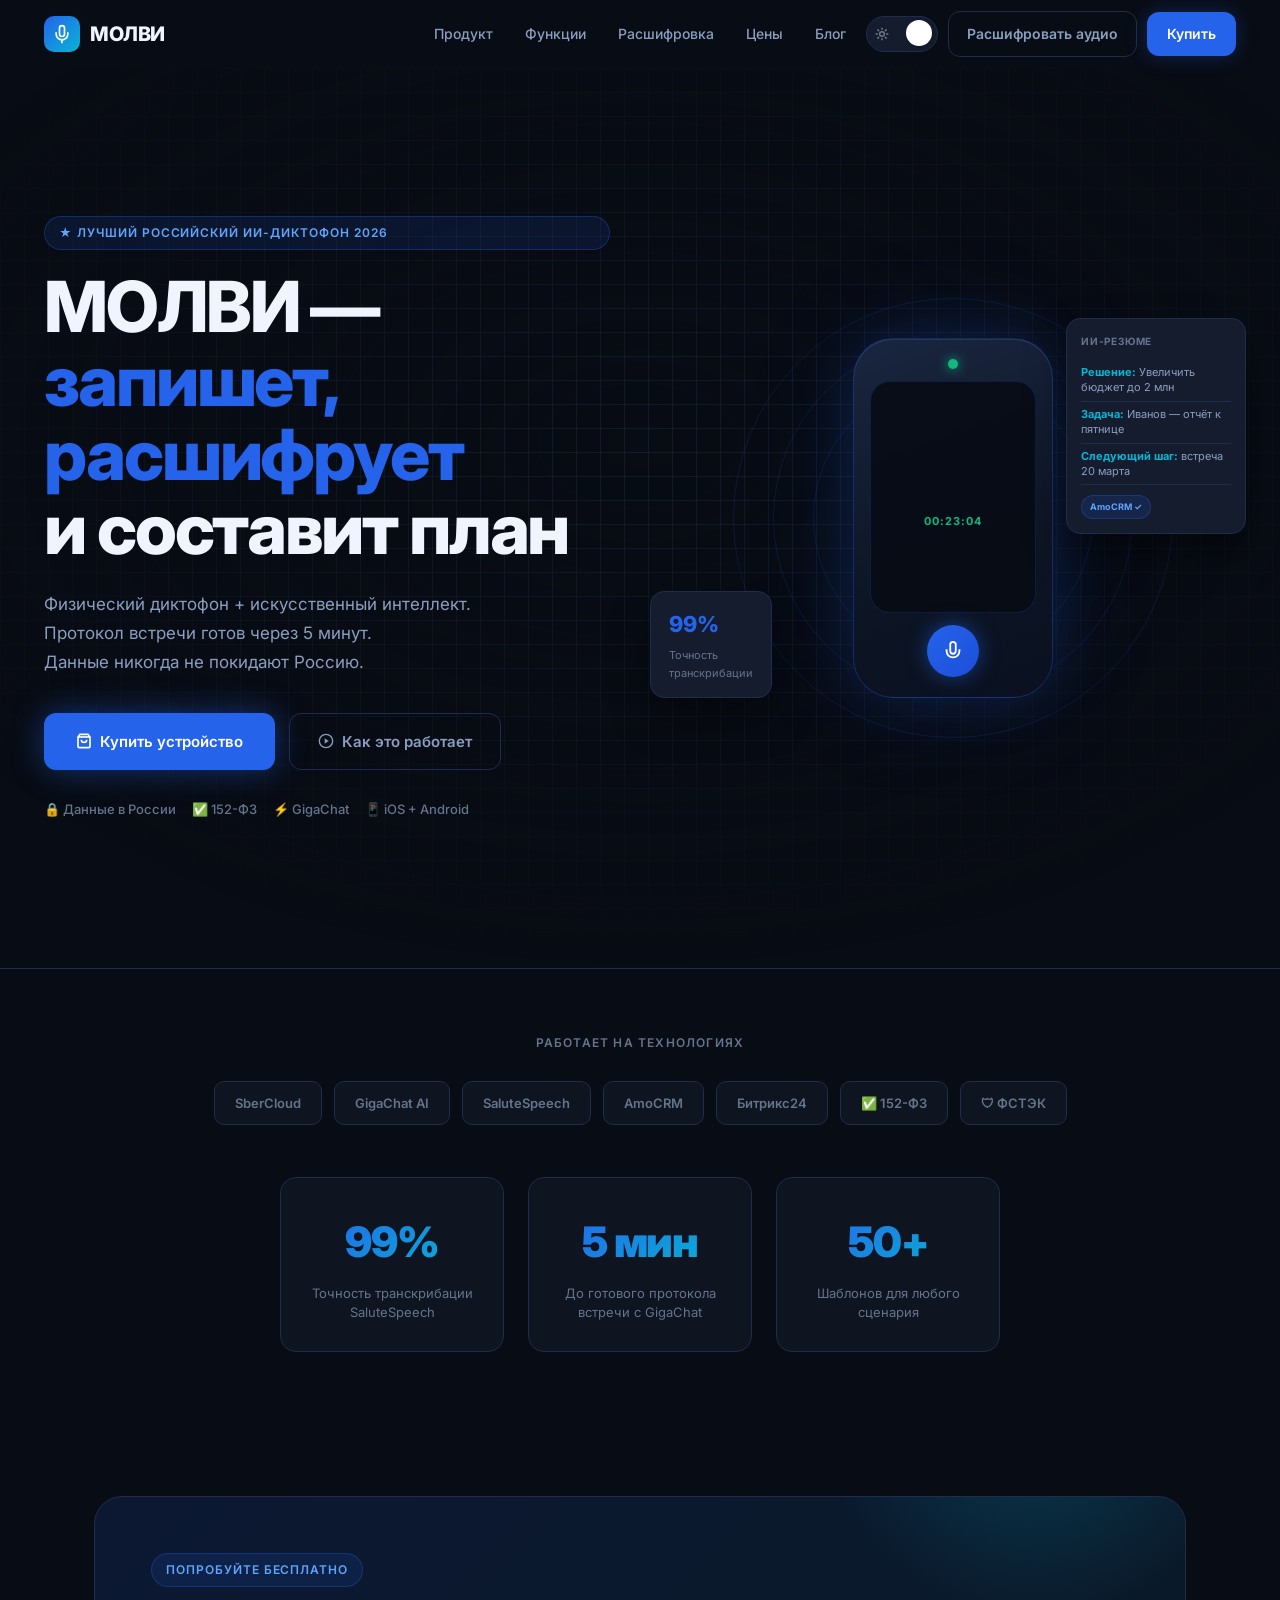
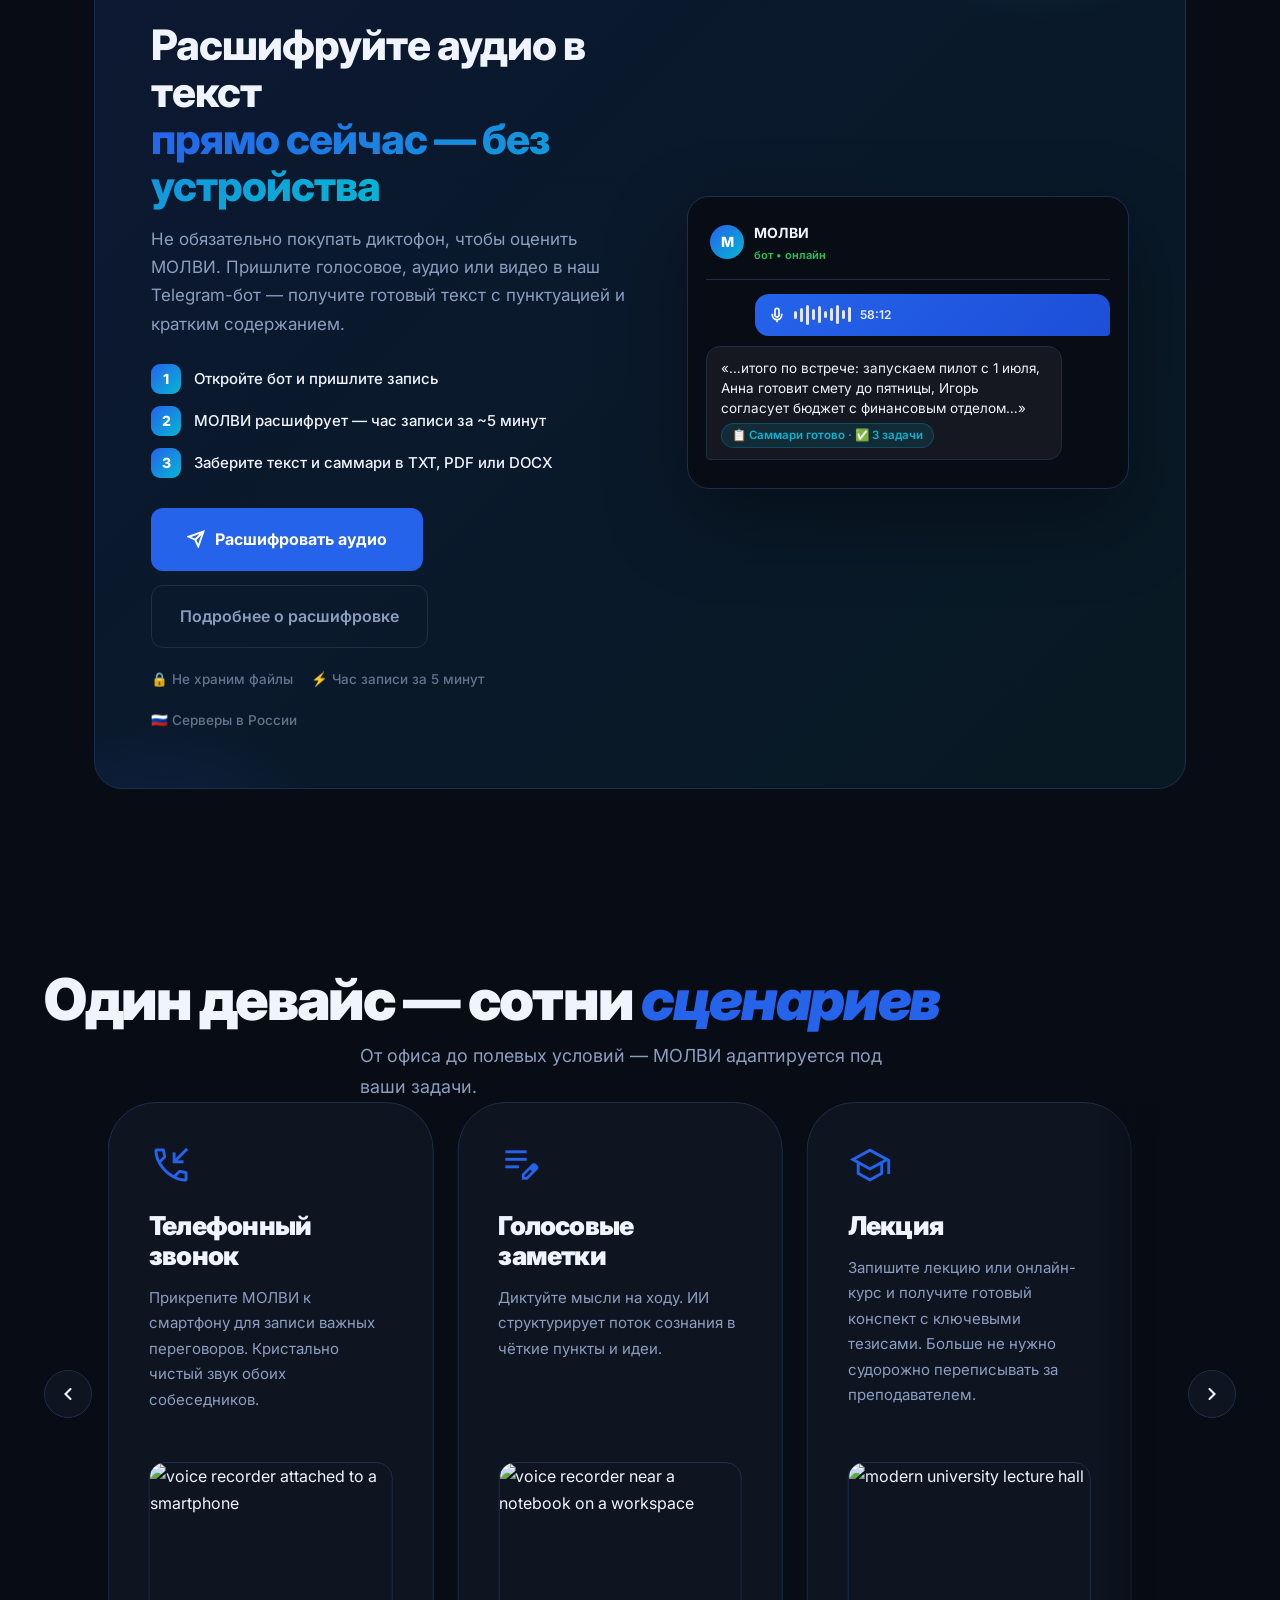
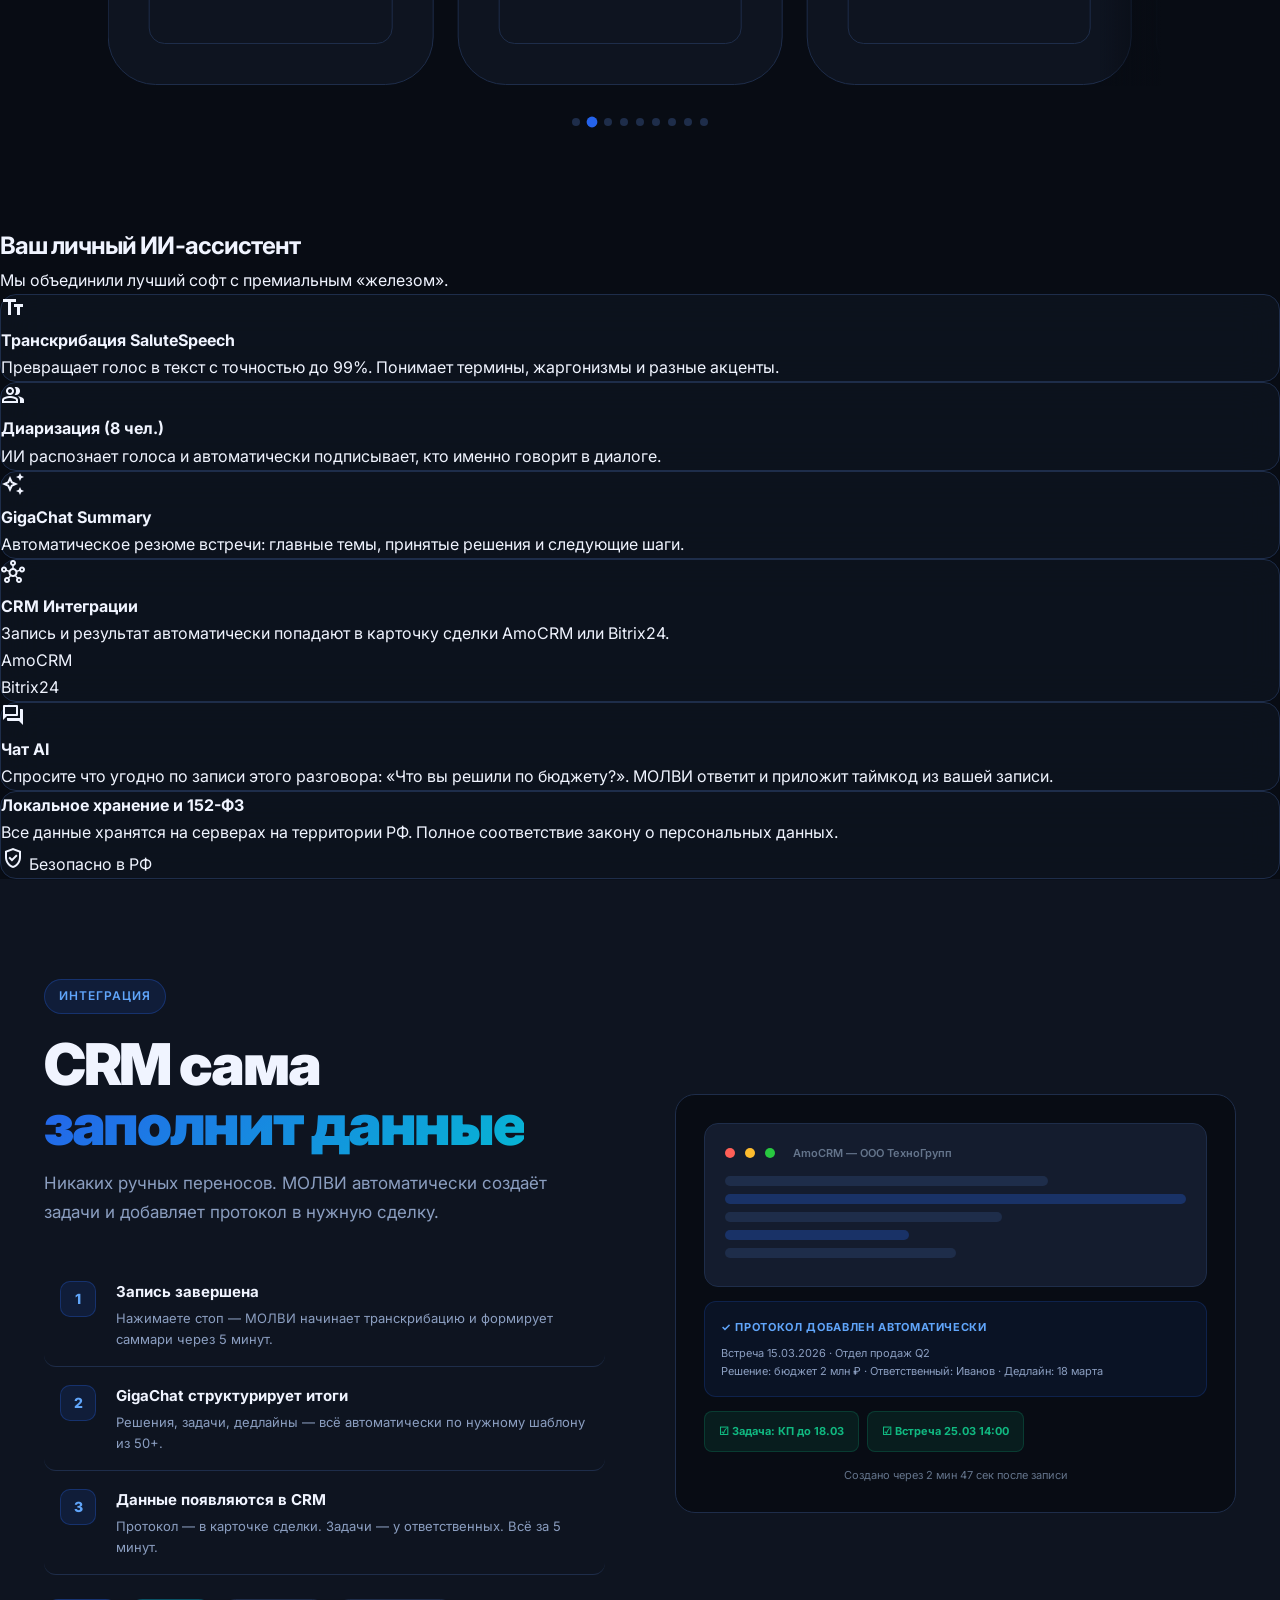
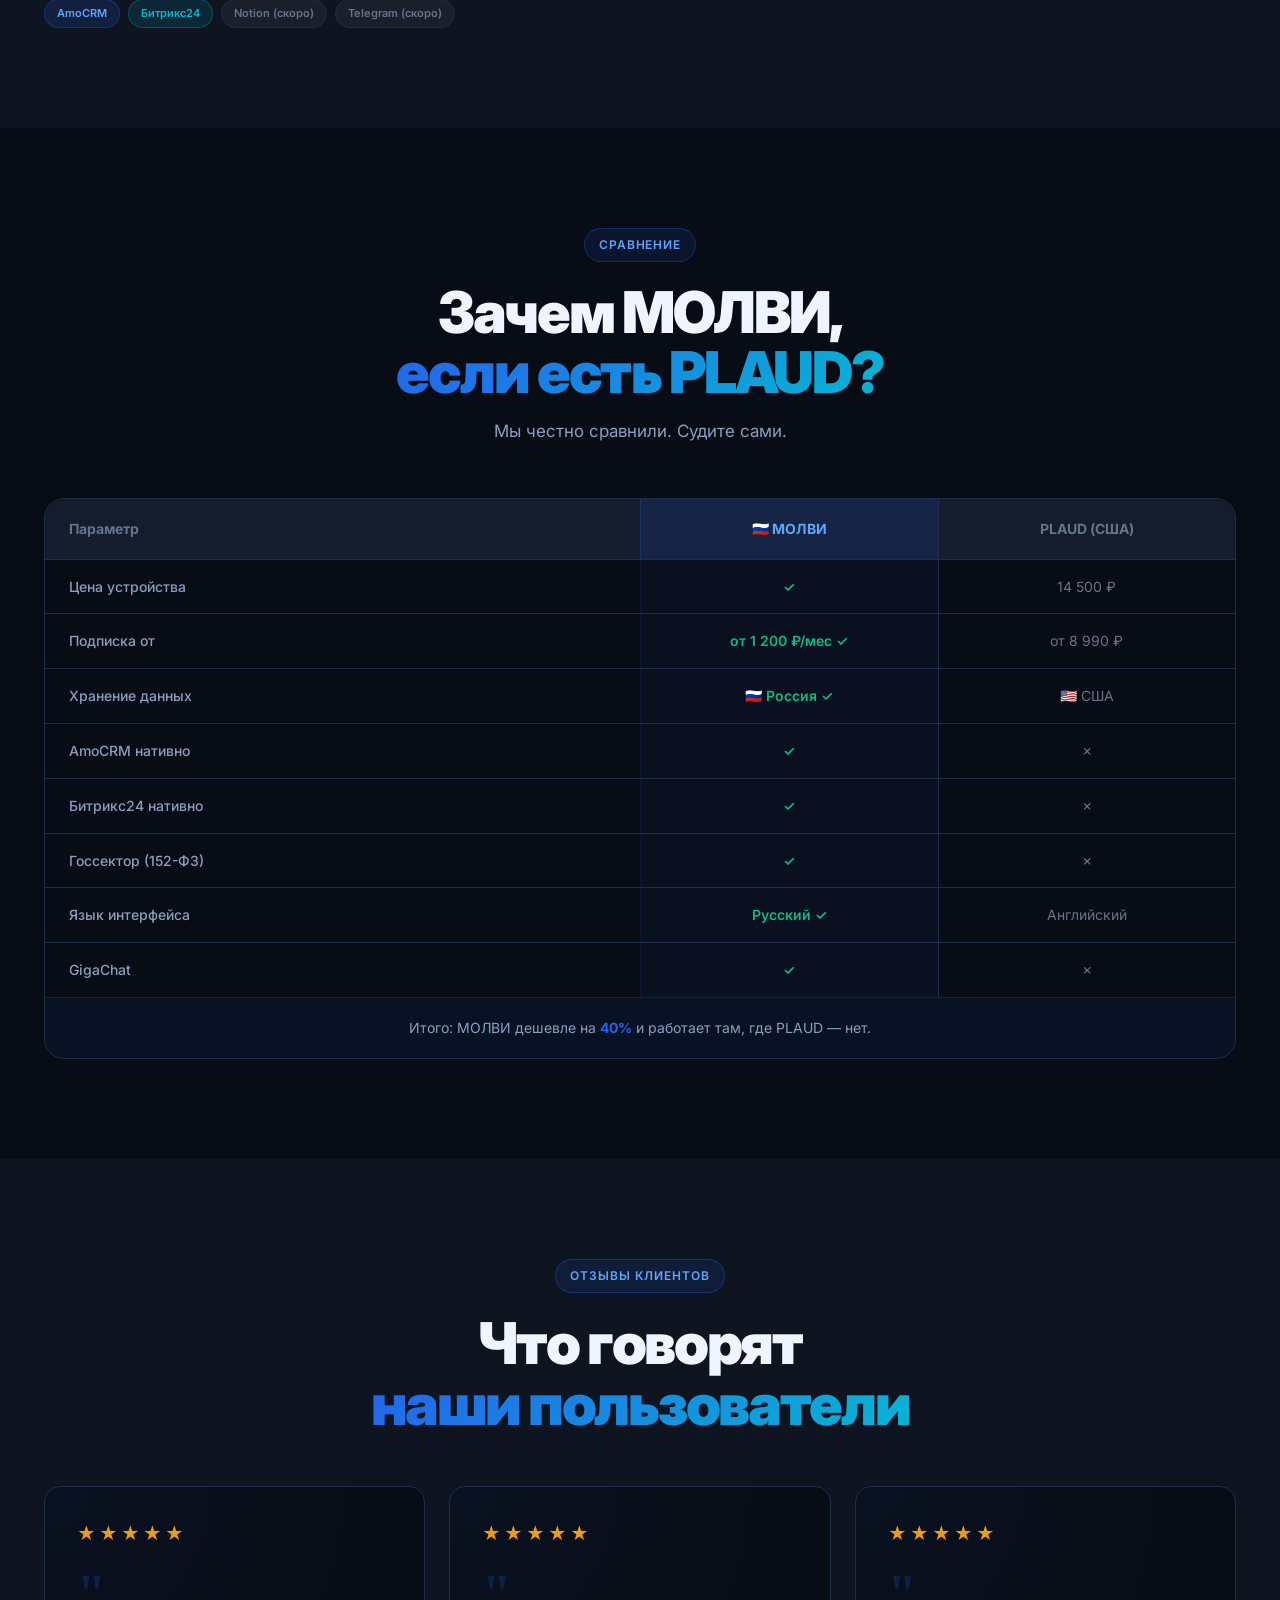
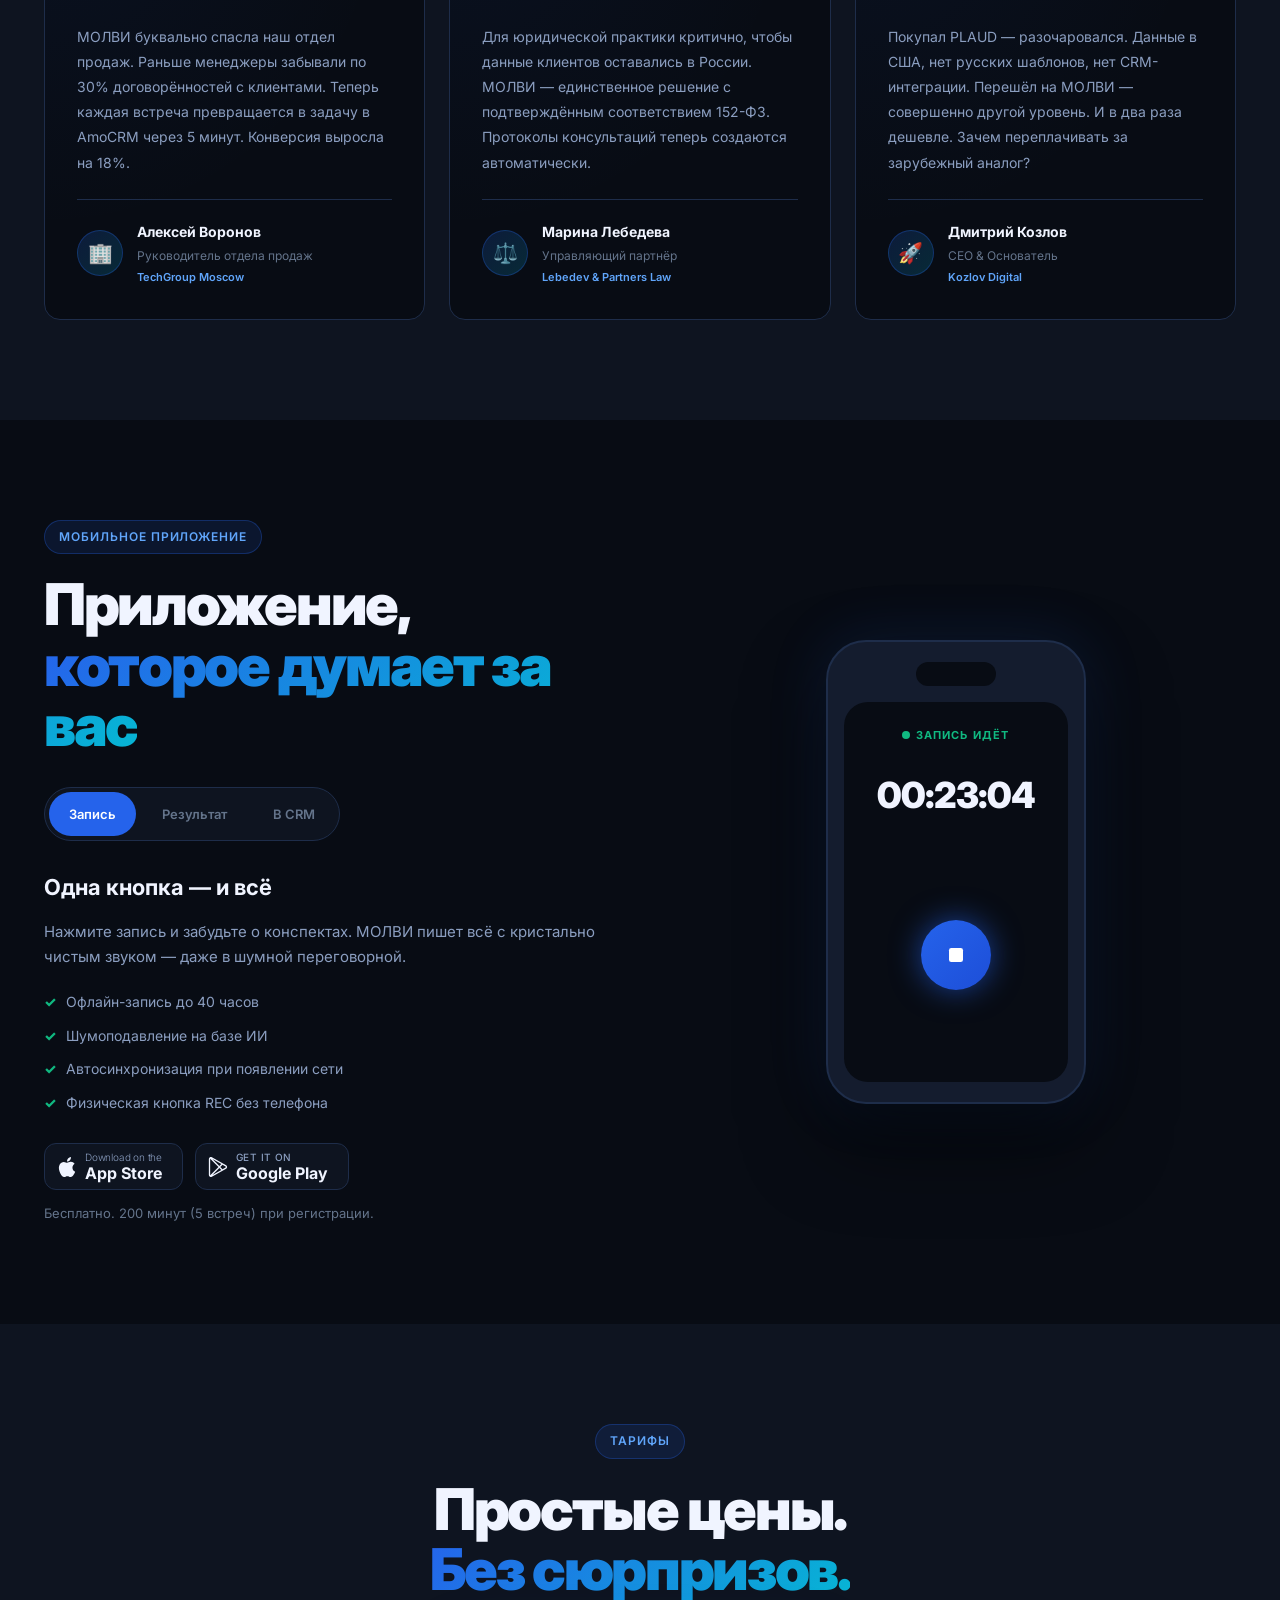
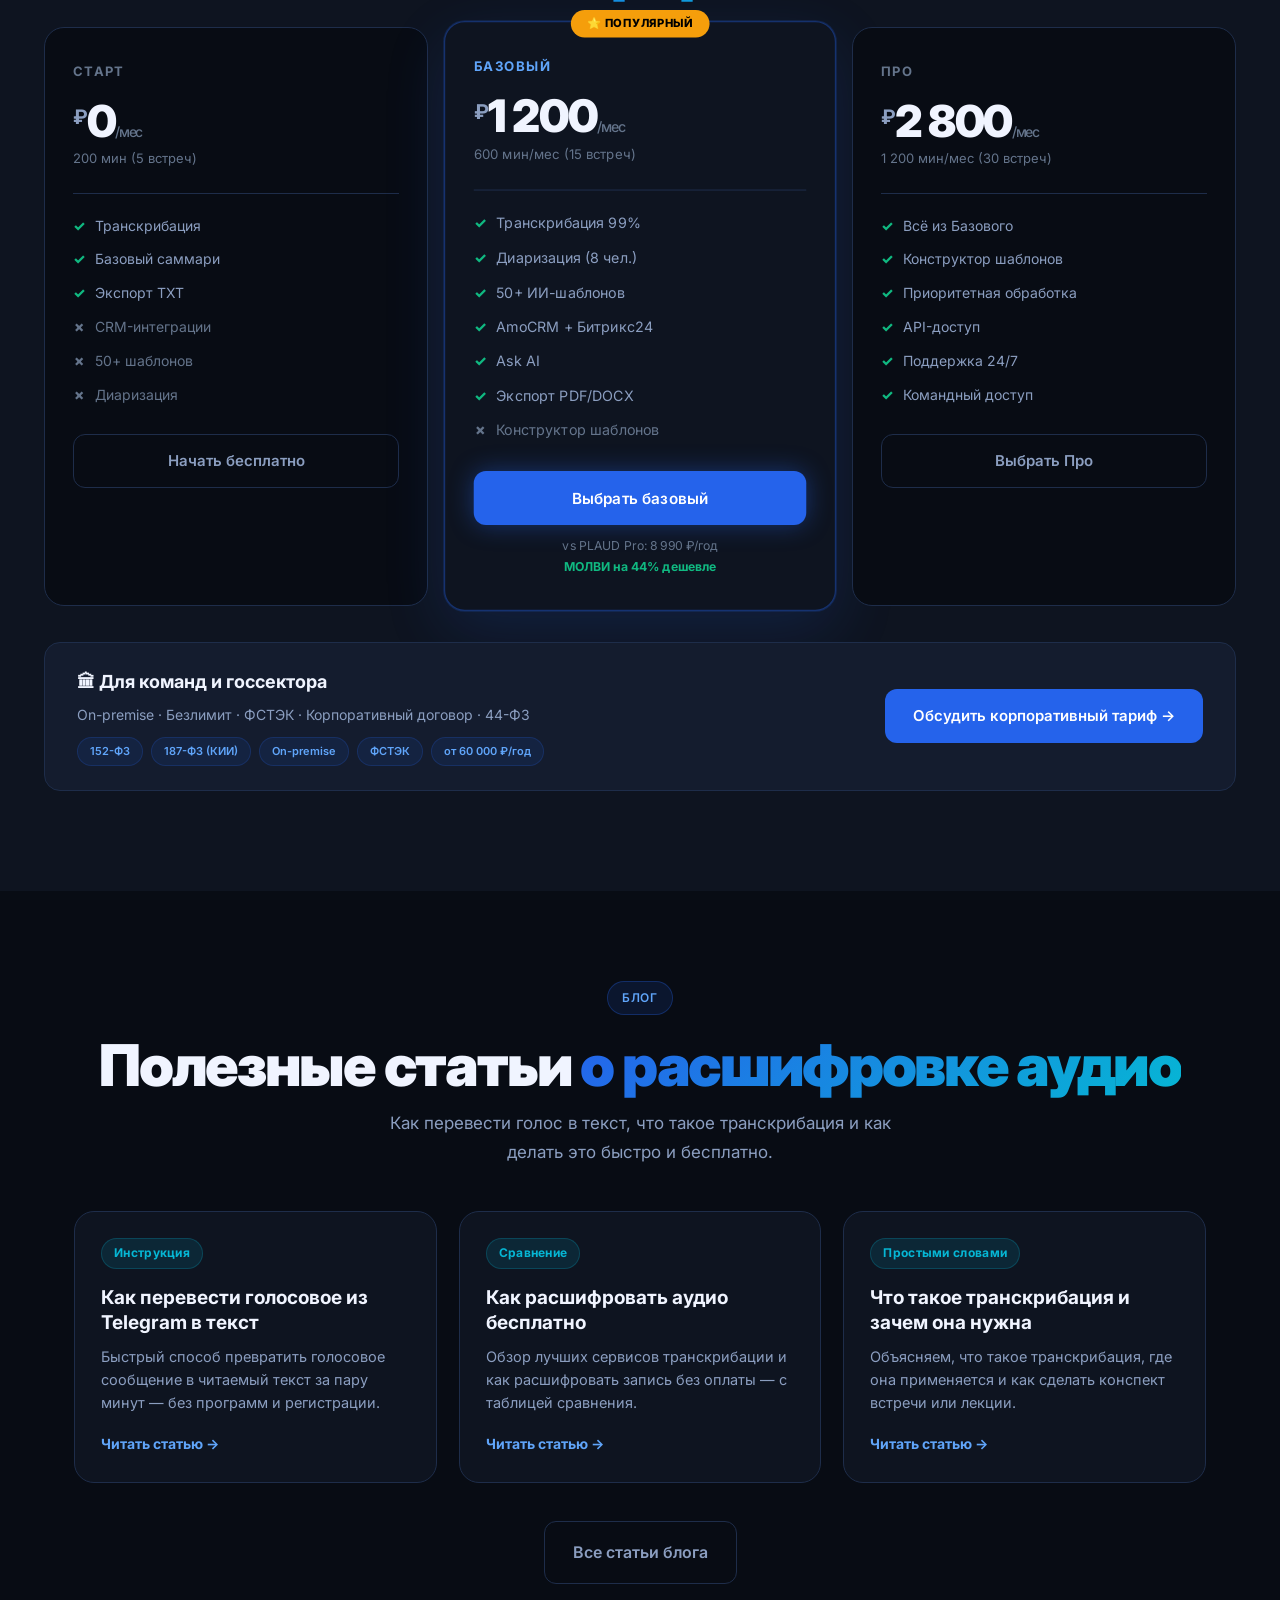
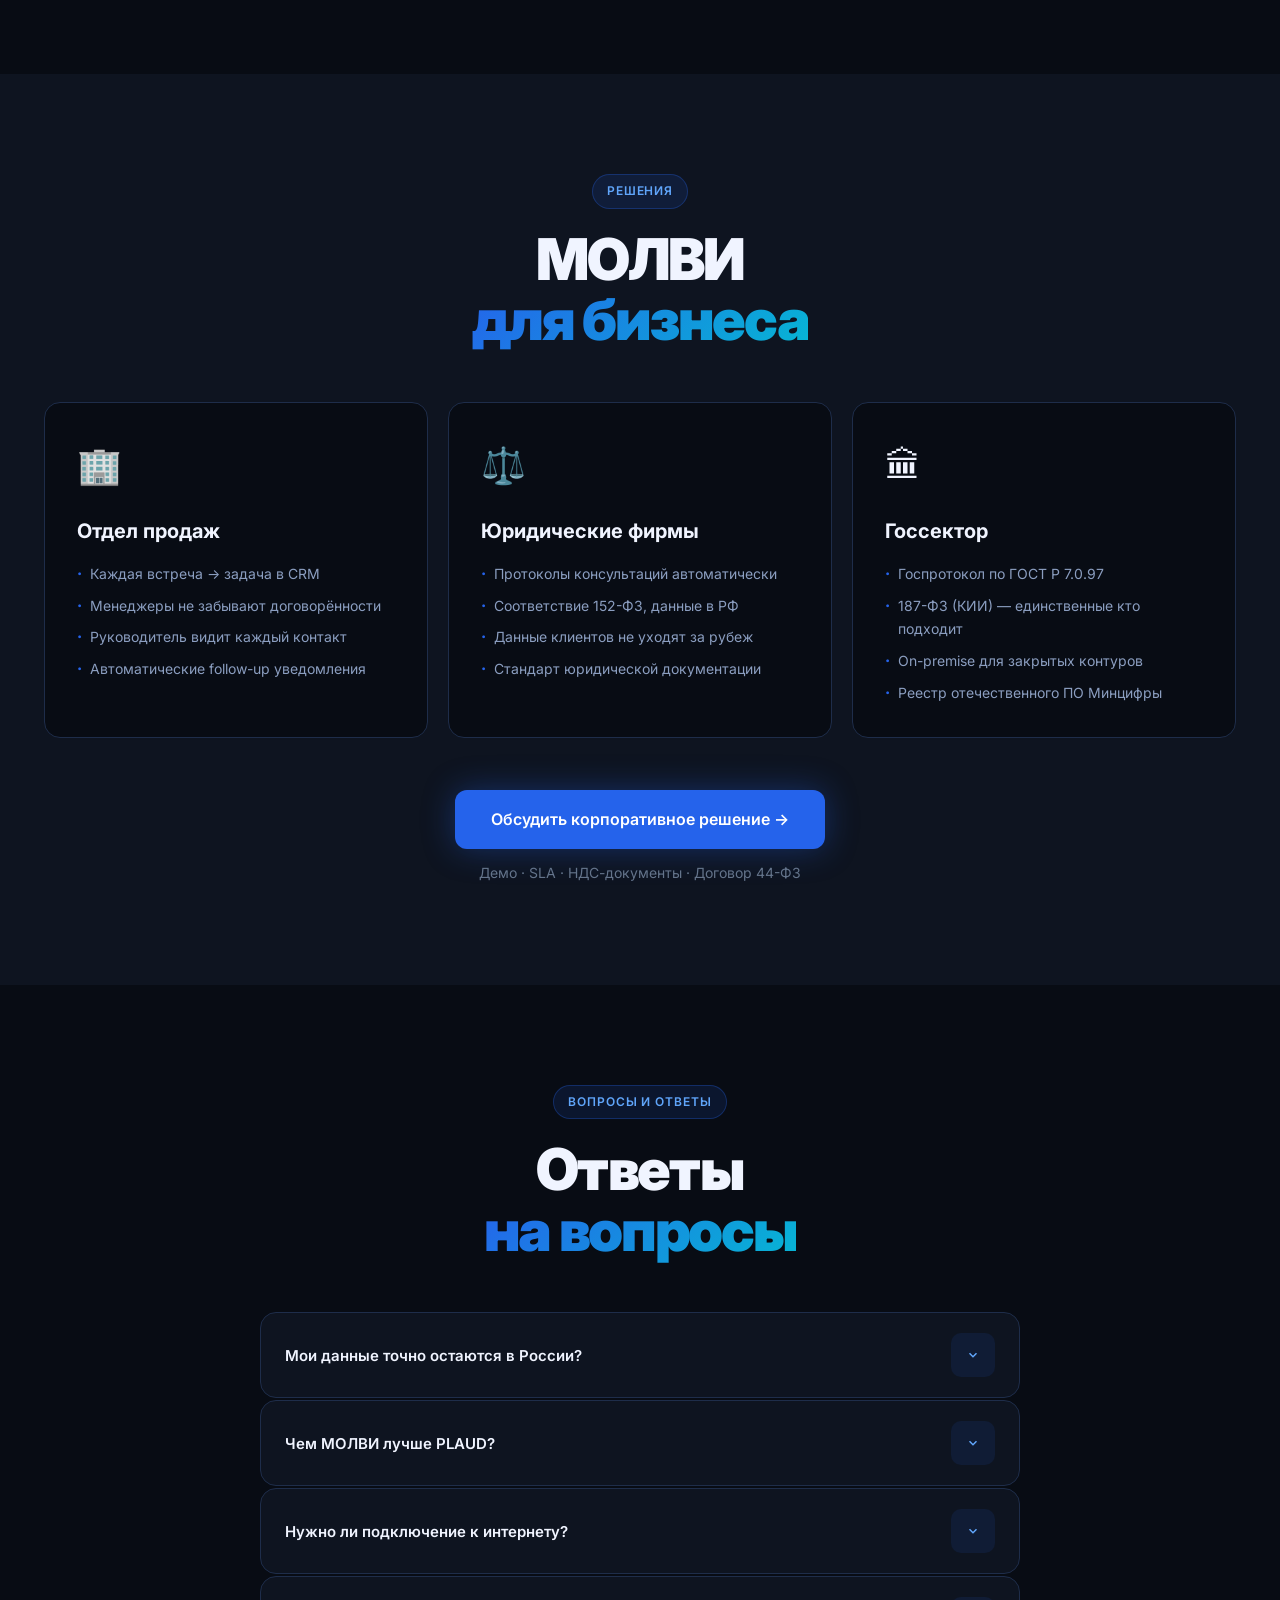
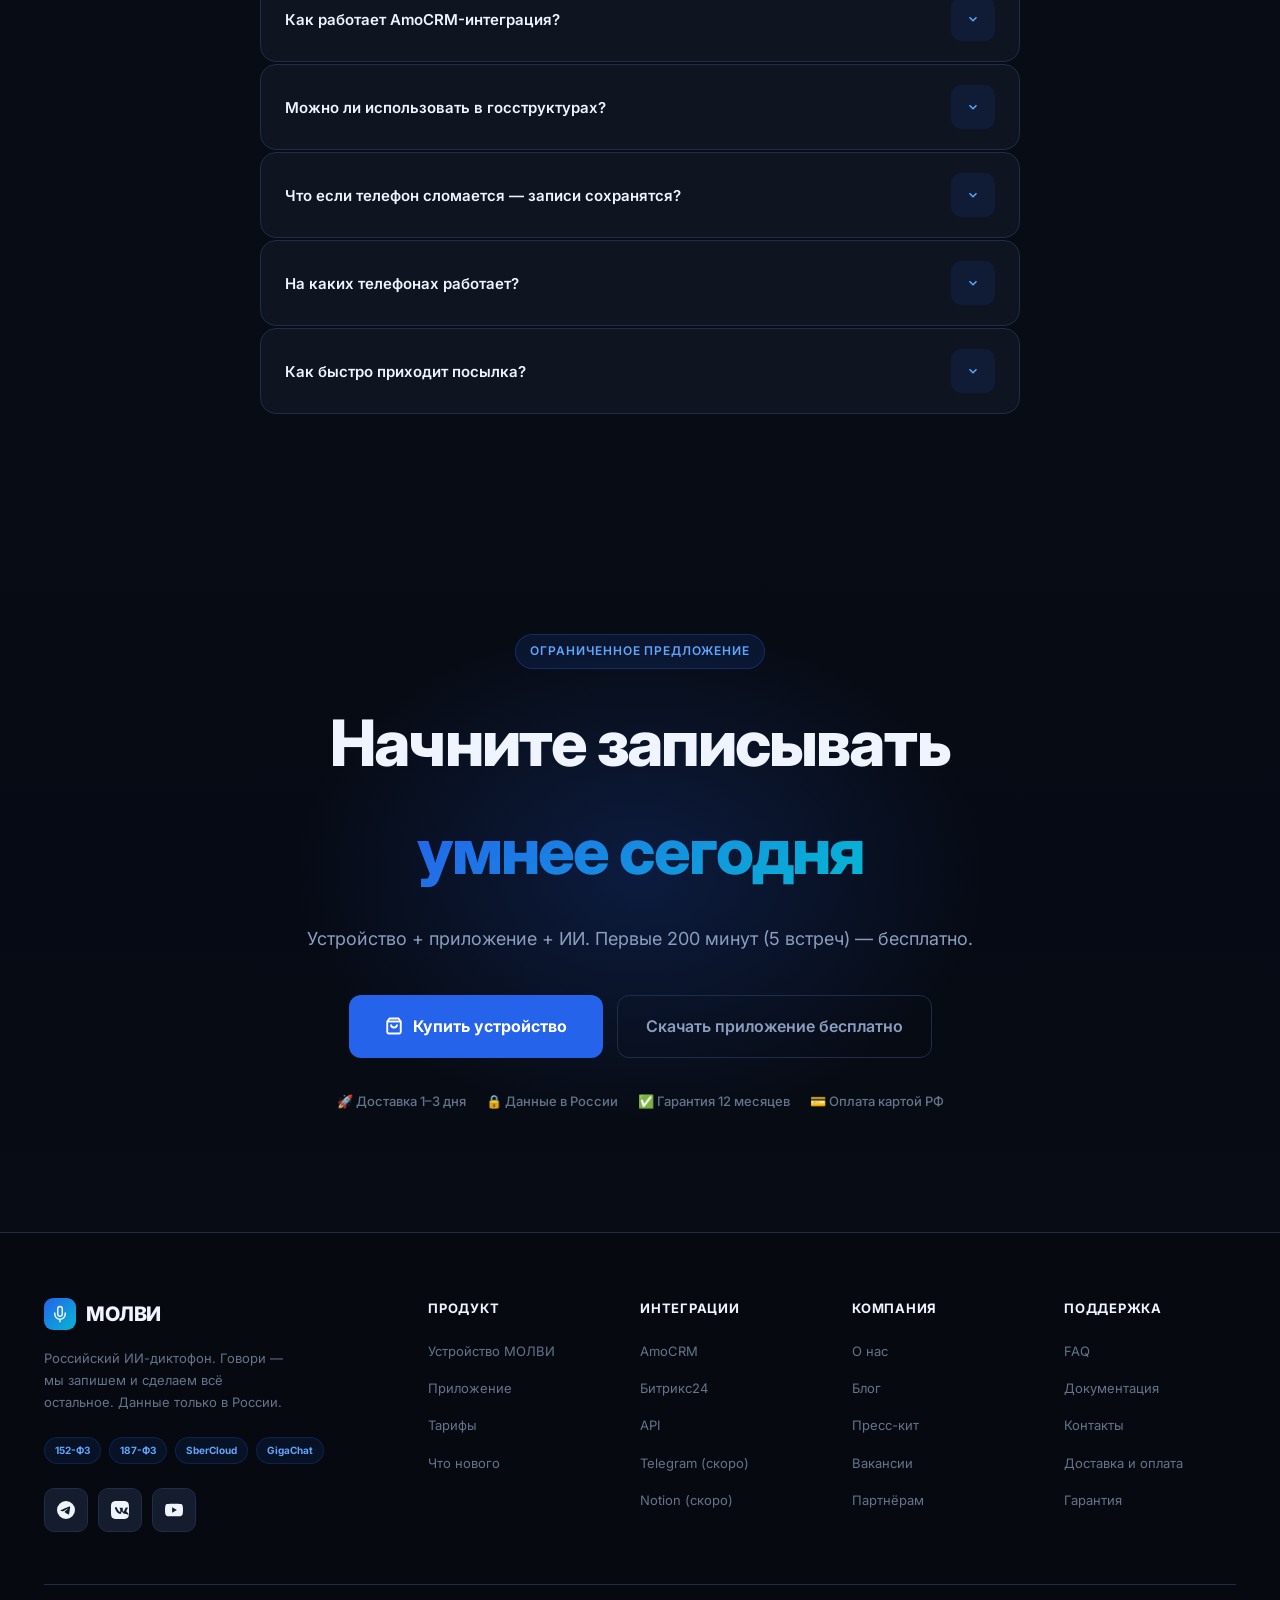
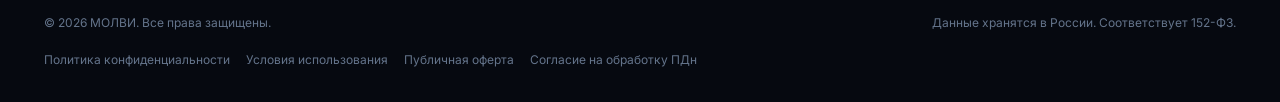
==== commit c377fdae: "fix: consistency - 5 min transcription, 60 min free, from 50 rub/h everywhere Bot: help.py 3min->5mi" ====
--- a/site/index.html
+++ b/site/index.html
@@ -2001,7 +2001,7 @@
       </h1>
       <p class="hero-sub">
         Физический диктофон + искусственный интеллект.<br>
-        Протокол встречи готов через 3 минуты.<br>
+        Протокол встречи готов через 5 минут.<br>
         Данные никогда не покидают Россию.
       </p>
       <div class="hero-ctas">
@@ -2094,7 +2094,7 @@
         <div class="metric-label">Точность транскрибации<br>SaluteSpeech</div>
       </div>
       <div class="metric-card reveal delay-1">
-        <div class="metric-num">3 мин</div>
+        <div class="metric-num">5 мин</div>
         <div class="metric-label">До готового протокола<br>встречи с GigaChat</div>
       </div>
       <div class="metric-card reveal delay-2">
@@ -2160,7 +2160,7 @@
         <p class="tt-sub">Не обязательно покупать диктофон, чтобы оценить МОЛВИ. Пришлите голосовое, аудио или видео в наш Telegram-бот — получите готовый текст с пунктуацией и кратким содержанием.</p>
         <div class="tt-steps">
           <div class="tt-step"><span class="n">1</span> Откройте бот и пришлите запись</div>
-          <div class="tt-step"><span class="n">2</span> МОЛВИ расшифрует — час записи за ~3 минуты</div>
+          <div class="tt-step"><span class="n">2</span> МОЛВИ расшифрует — час записи за ~5 минут</div>
           <div class="tt-step"><span class="n">3</span> Заберите текст и саммари в TXT, PDF или DOCX</div>
         </div>
         <div class="tt-ctas">
@@ -2172,7 +2172,7 @@
         </div>
         <div class="tt-trust">
           <span>🔒 Не храним файлы</span>
-          <span>⚡ Час записи за 3 минуты</span>
+          <span>⚡ Час записи за 5 минут</span>
           <span>🇷🇺 Серверы в России</span>
         </div>
       </div>
@@ -2405,7 +2405,7 @@
             <div class="crm-step-num">1</div>
             <div>
               <div class="crm-step-title">Запись завершена</div>
-              <div class="crm-step-desc">Нажимаете стоп — МОЛВИ начинает транскрибацию и формирует саммари через 3 минуты.</div>
+              <div class="crm-step-desc">Нажимаете стоп — МОЛВИ начинает транскрибацию и формирует саммари через 5 минут.</div>
             </div>
           </div>
           <div class="crm-step">
@@ -2419,7 +2419,7 @@
             <div class="crm-step-num">3</div>
             <div>
               <div class="crm-step-title">Данные появляются в CRM</div>
-              <div class="crm-step-desc">Протокол — в карточке сделки. Задачи — у ответственных. Всё за 3 минуты.</div>
+              <div class="crm-step-desc">Протокол — в карточке сделки. Задачи — у ответственных. Всё за 5 минут.</div>
             </div>
           </div>
         </div>
@@ -2498,7 +2498,7 @@
         <div class="testimonial-stars">★★★★★</div>
         <div class="testimonial-text">
           <span class="testimonial-quote-mark">"</span>
-          МОЛВИ буквально спасла наш отдел продаж. Раньше менеджеры забывали по 30% договорённостей с клиентами. Теперь каждая встреча превращается в задачу в AmoCRM через 3 минуты. Конверсия выросла на 18%.
+          МОЛВИ буквально спасла наш отдел продаж. Раньше менеджеры забывали по 30% договорённостей с клиентами. Теперь каждая встреча превращается в задачу в AmoCRM через 5 минут. Конверсия выросла на 18%.
         </div>
         <div class="testimonial-divider"></div>
         <div class="testimonial-author">
@@ -2572,7 +2572,7 @@
           </ul>
         </div>
         <div class="app-tab-content" id="appTab1" role="tabpanel">
-          <h3>Саммари через 3 минуты</h3>
+          <h3>Саммари через 5 минут</h3>
           <p>GigaChat автоматически структурирует результат по нужному шаблону и готовит к отправке в CRM.</p>
           <ul class="app-feature-list">
             <li class="app-feature-item">Решения, задачи, следующие шаги</li>
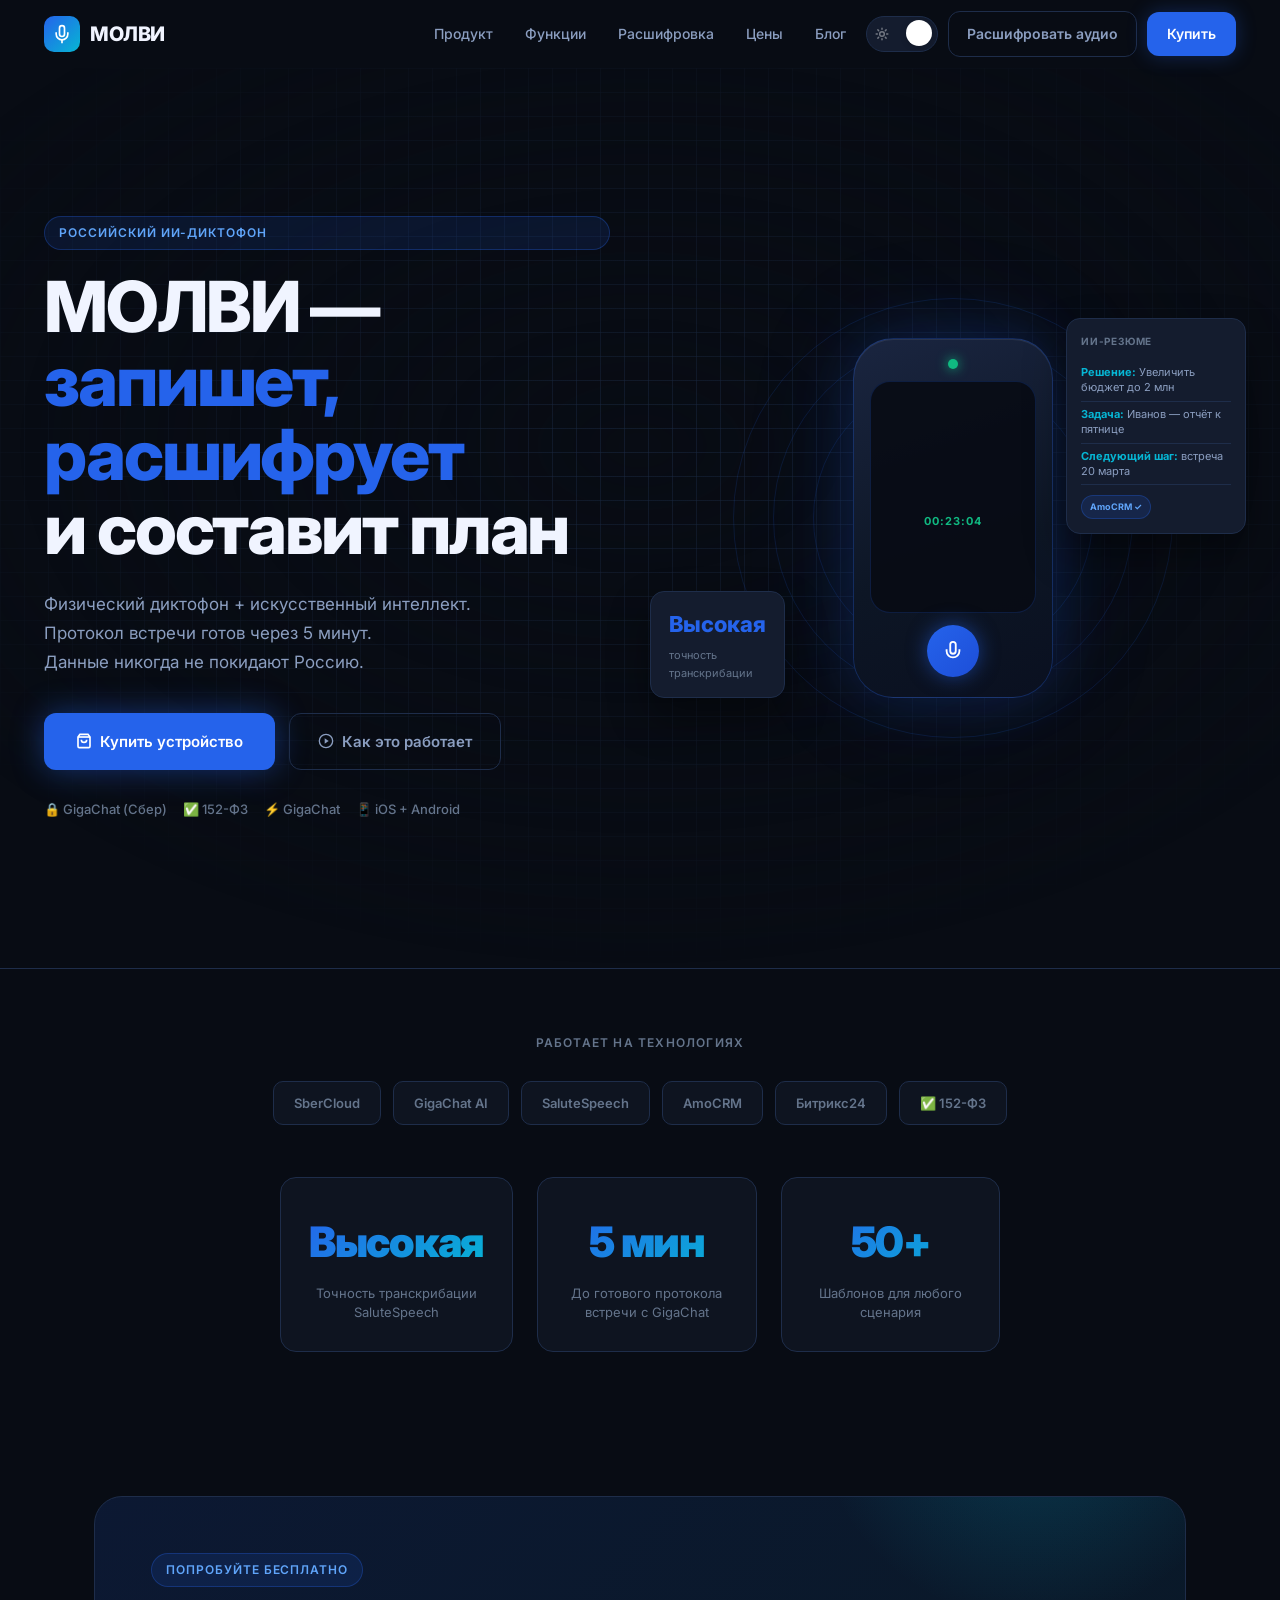
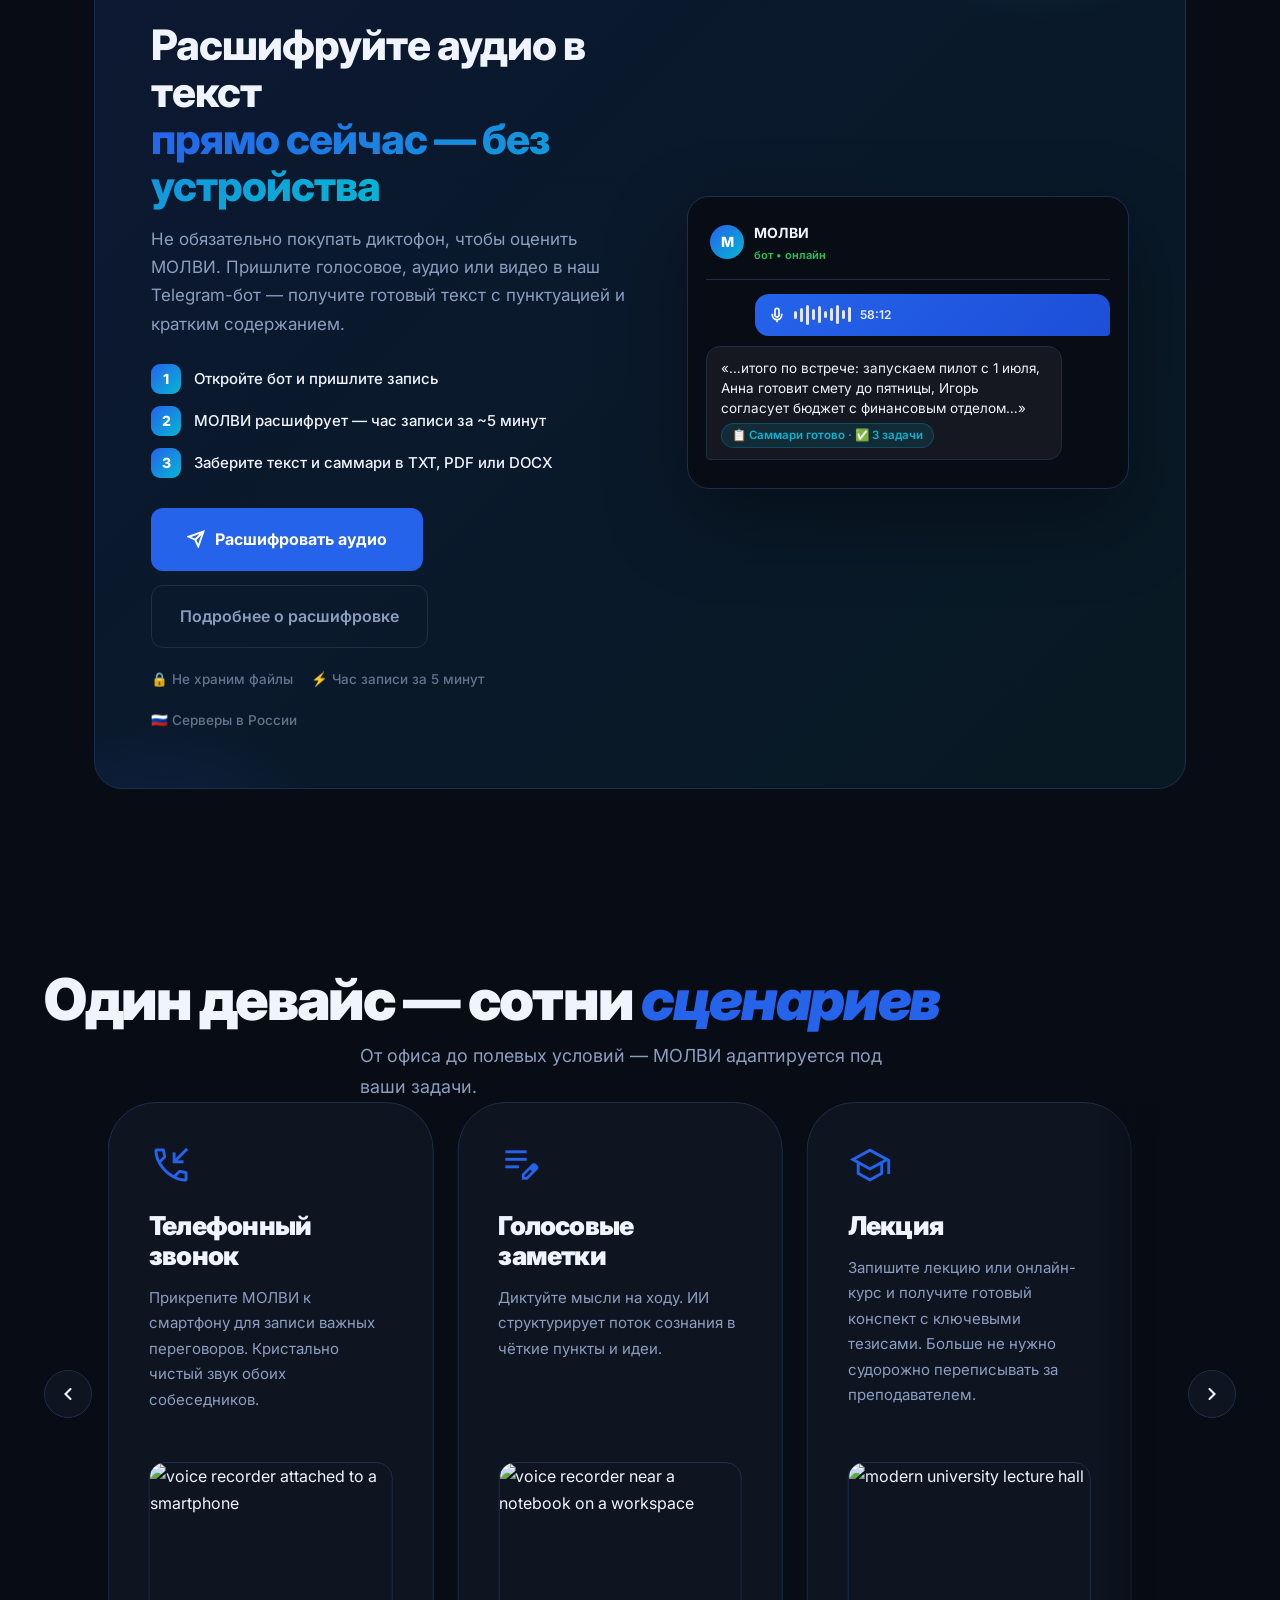
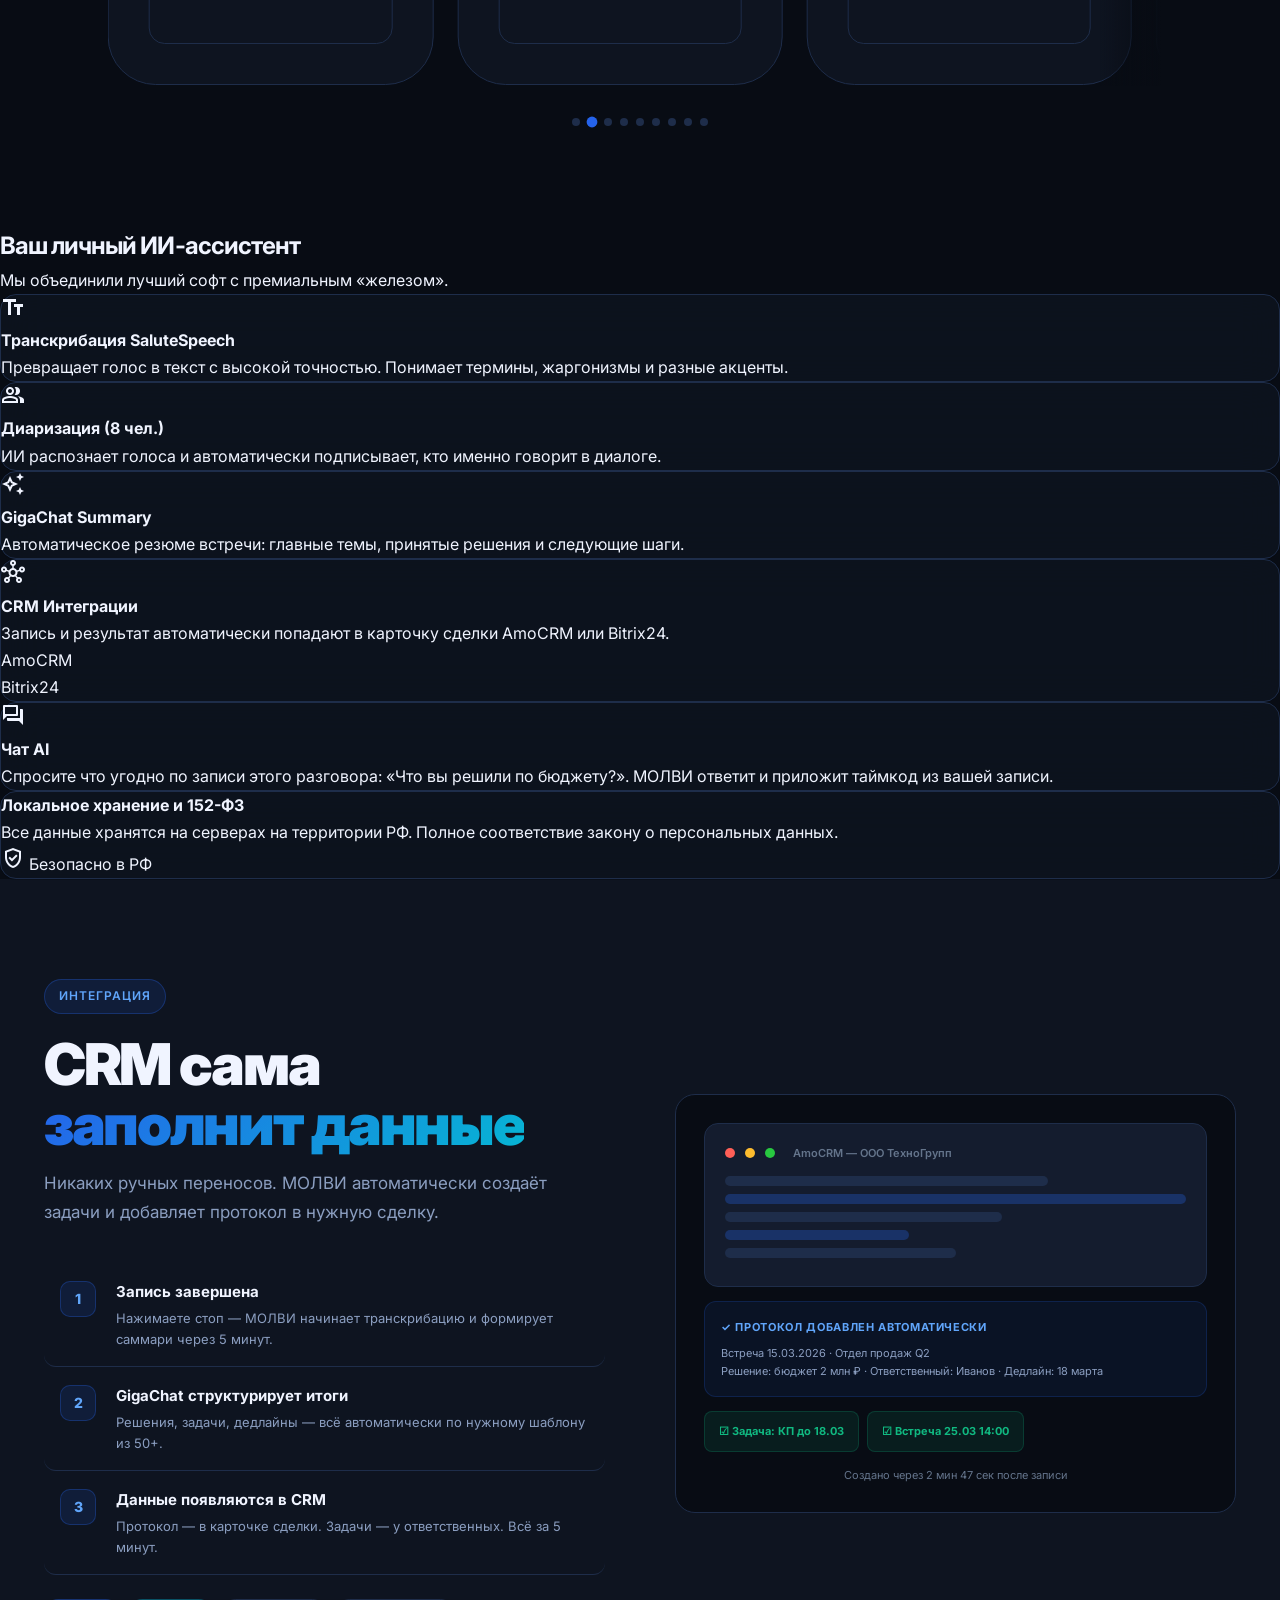
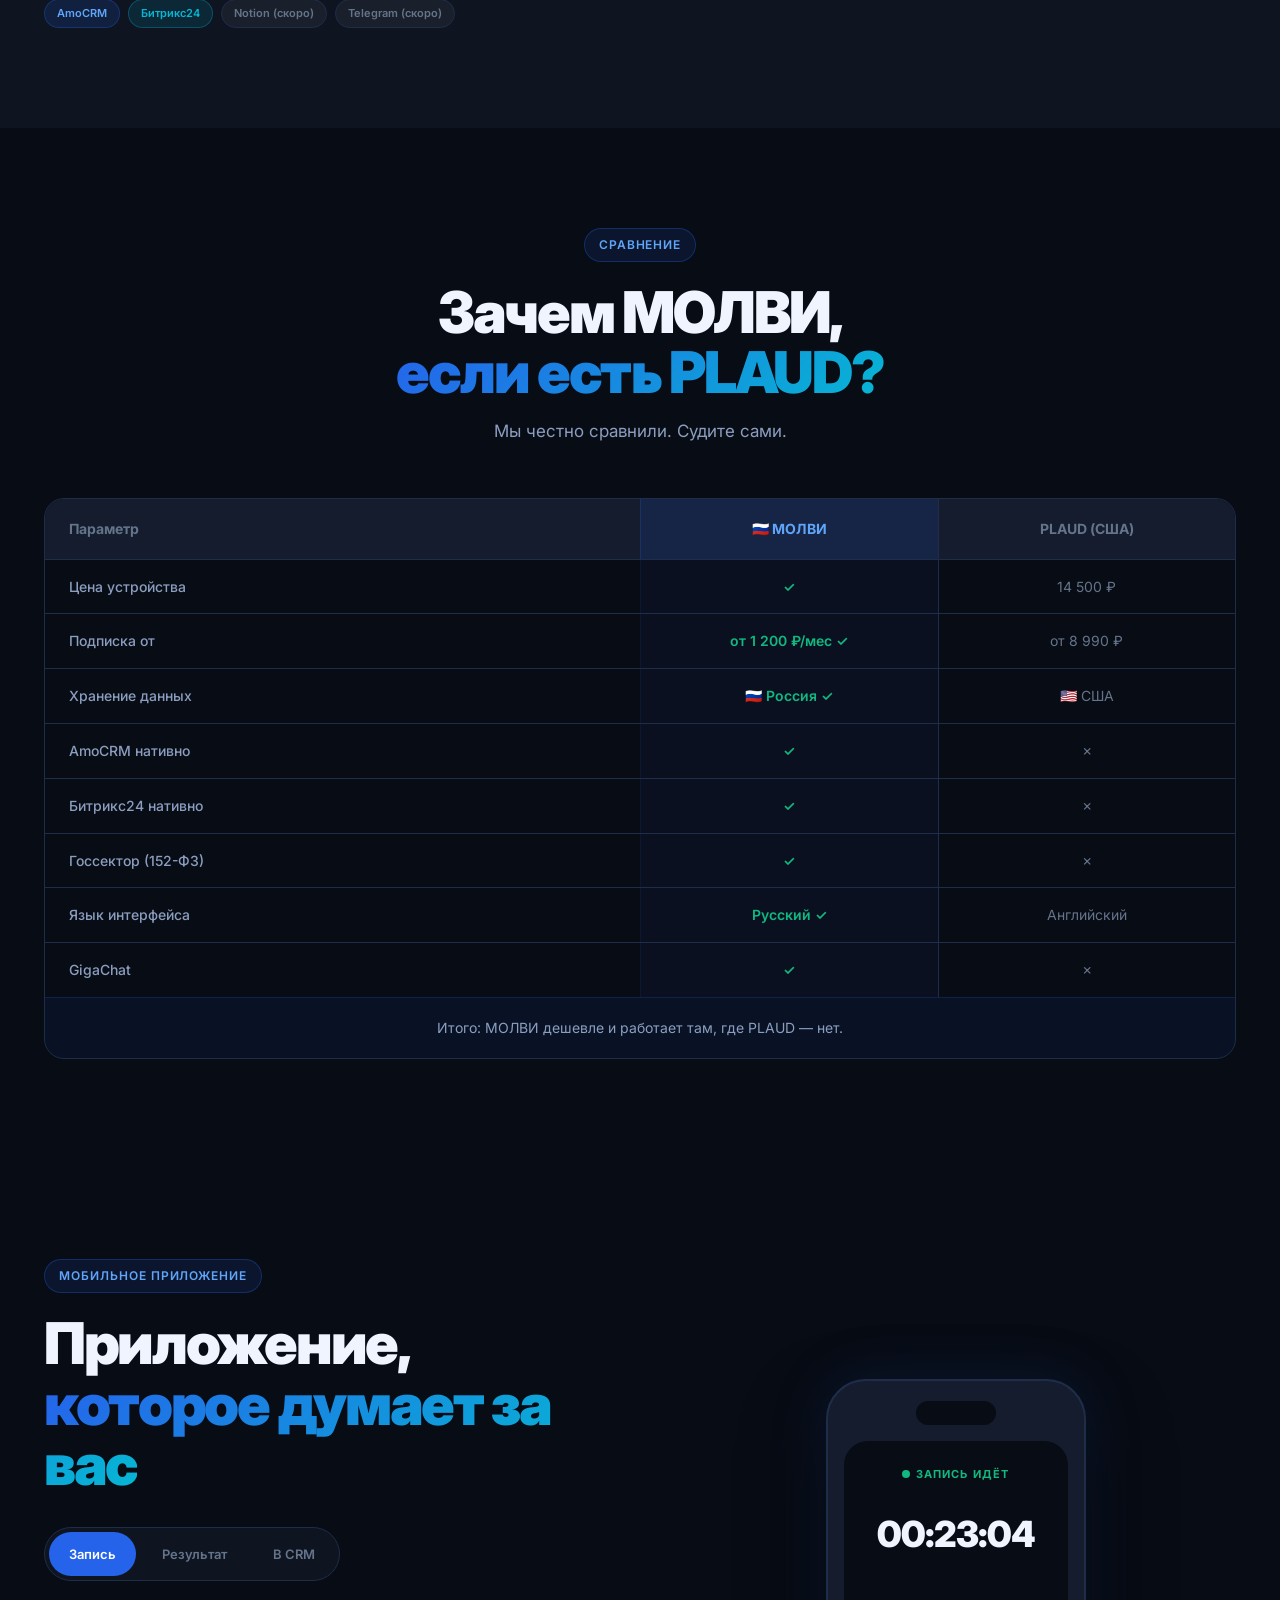
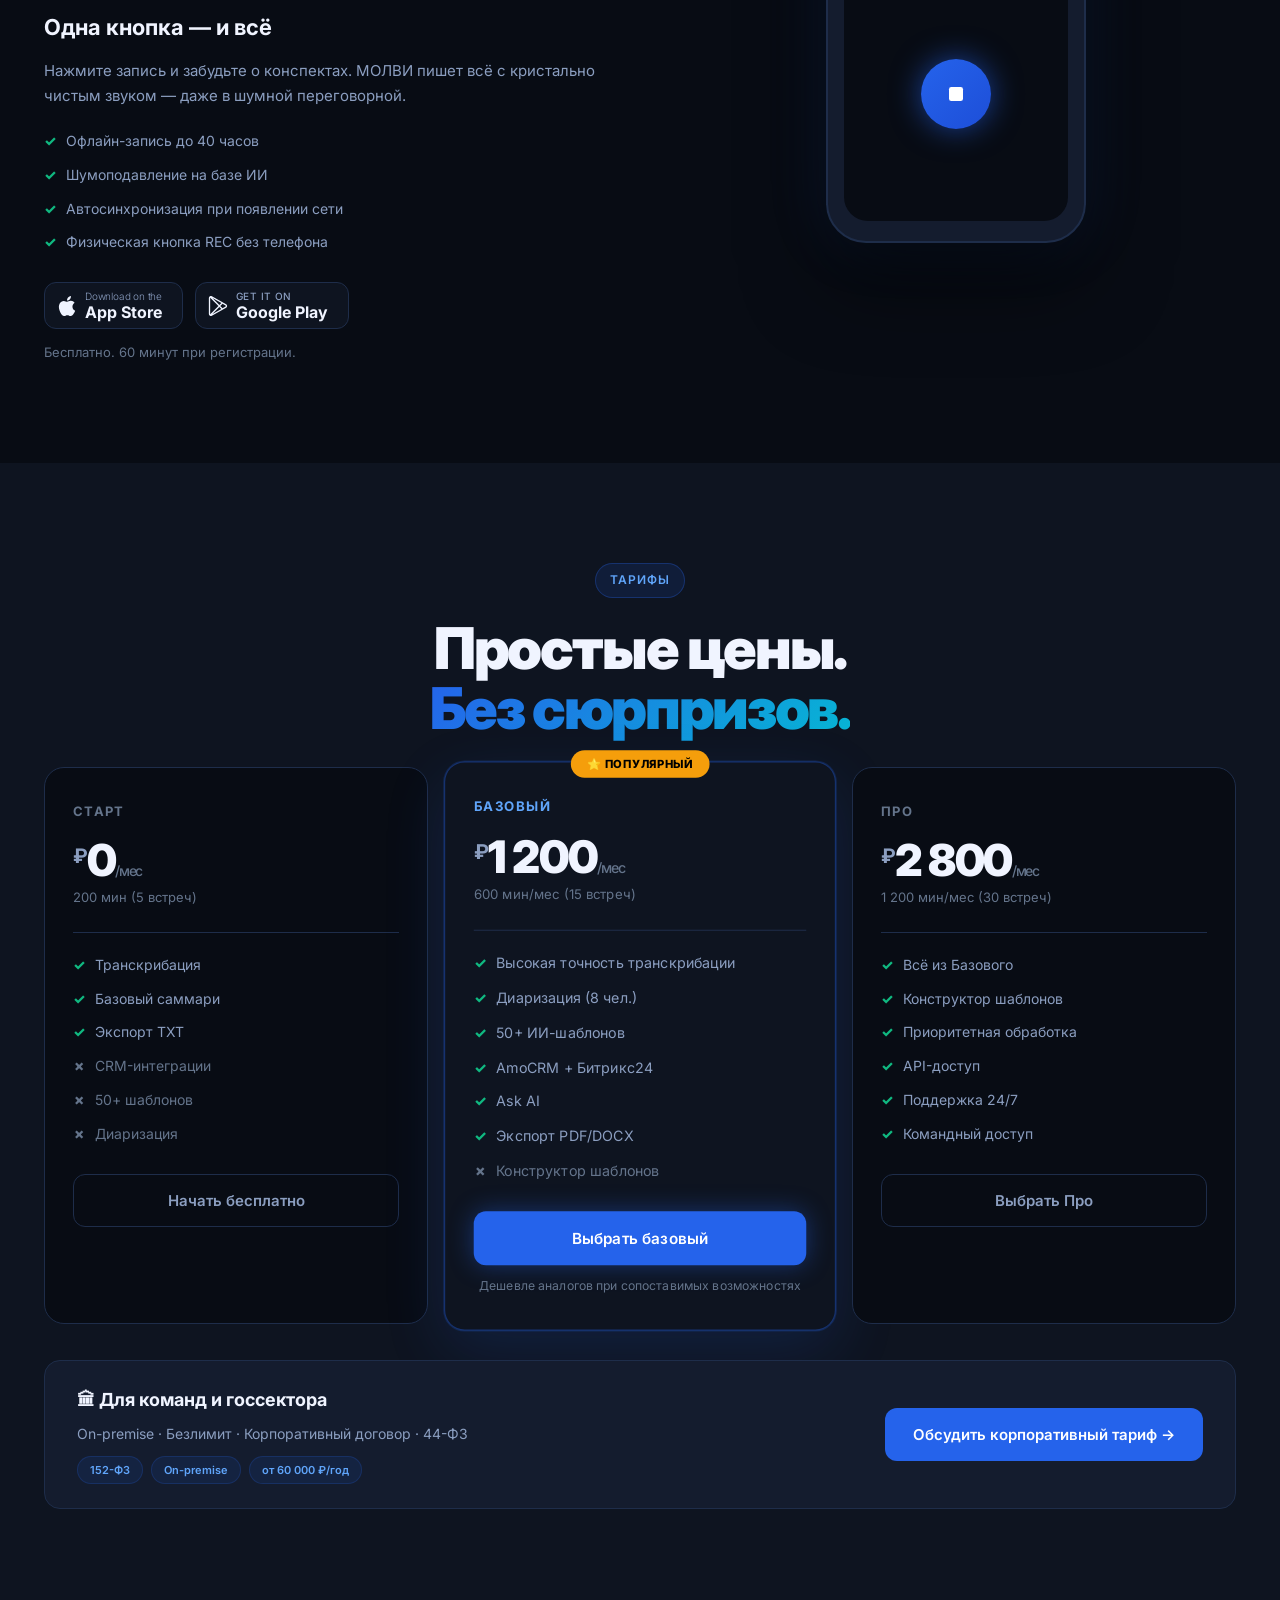
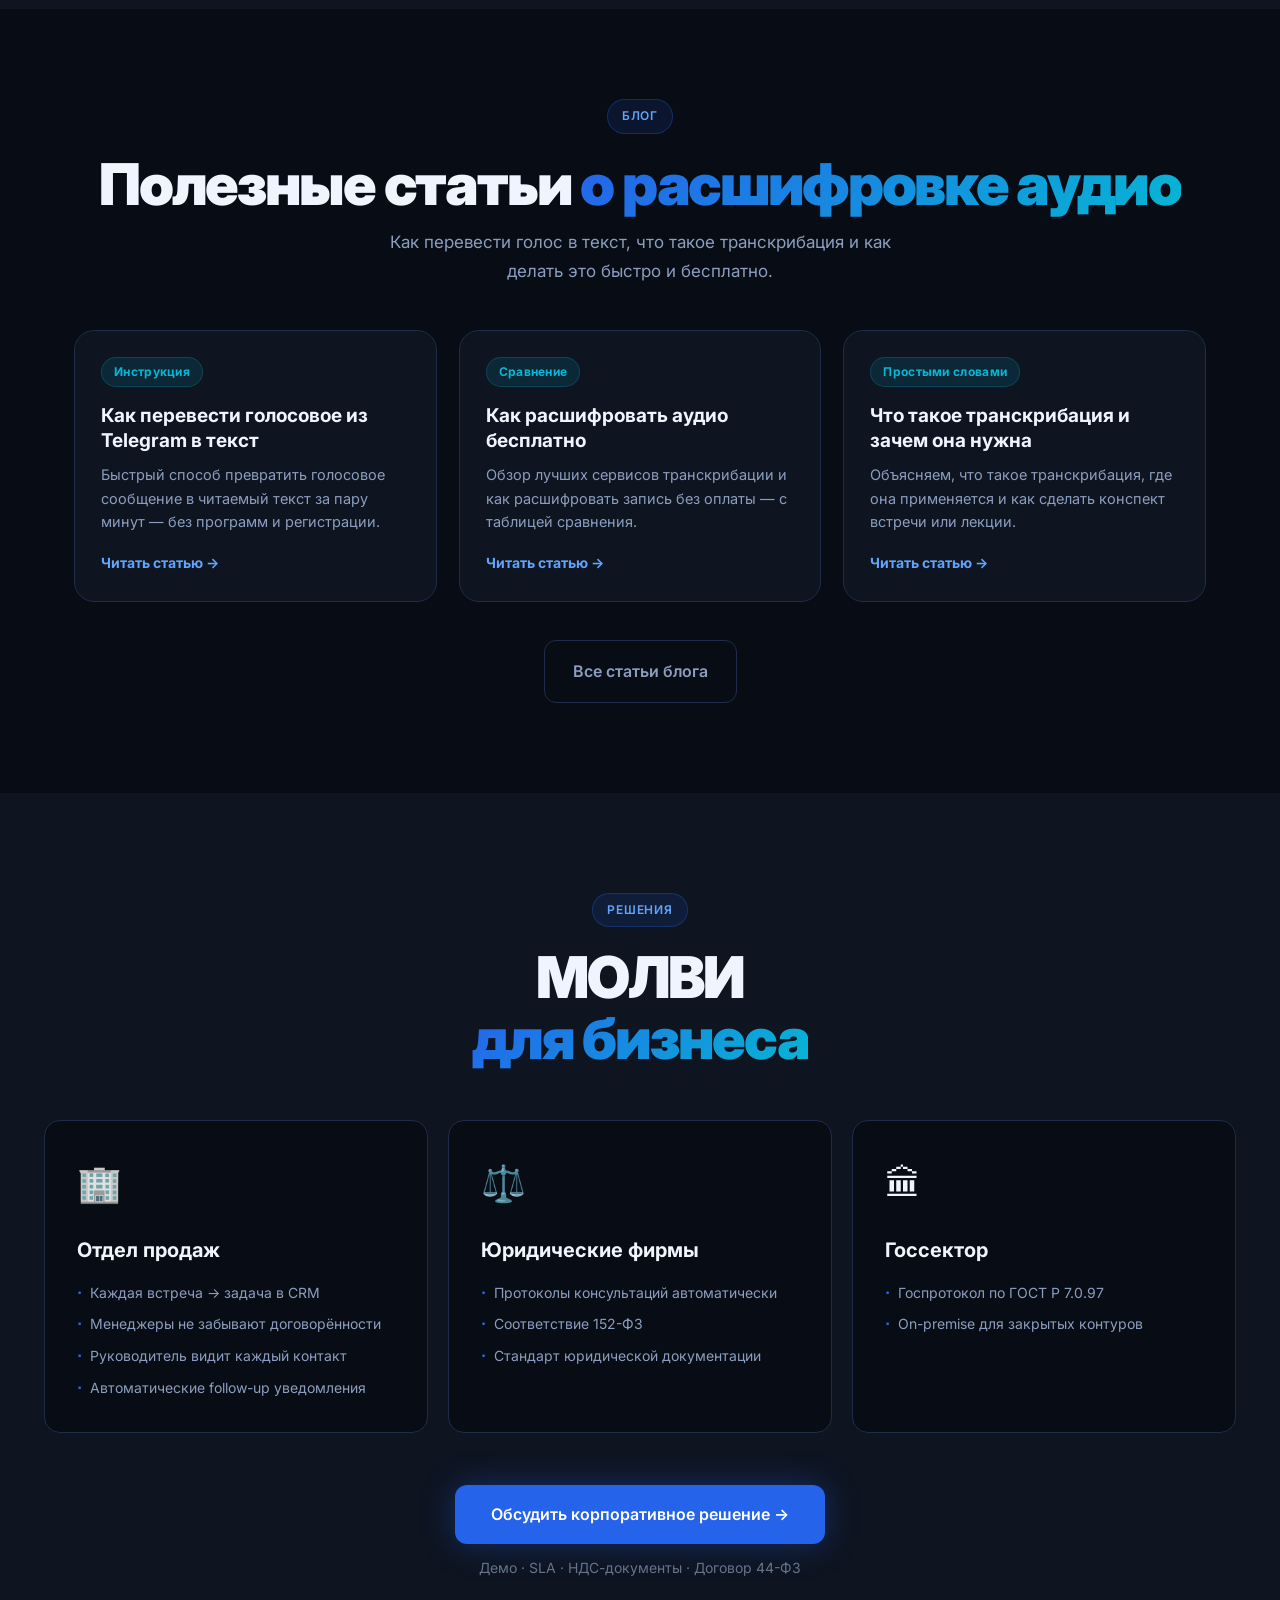
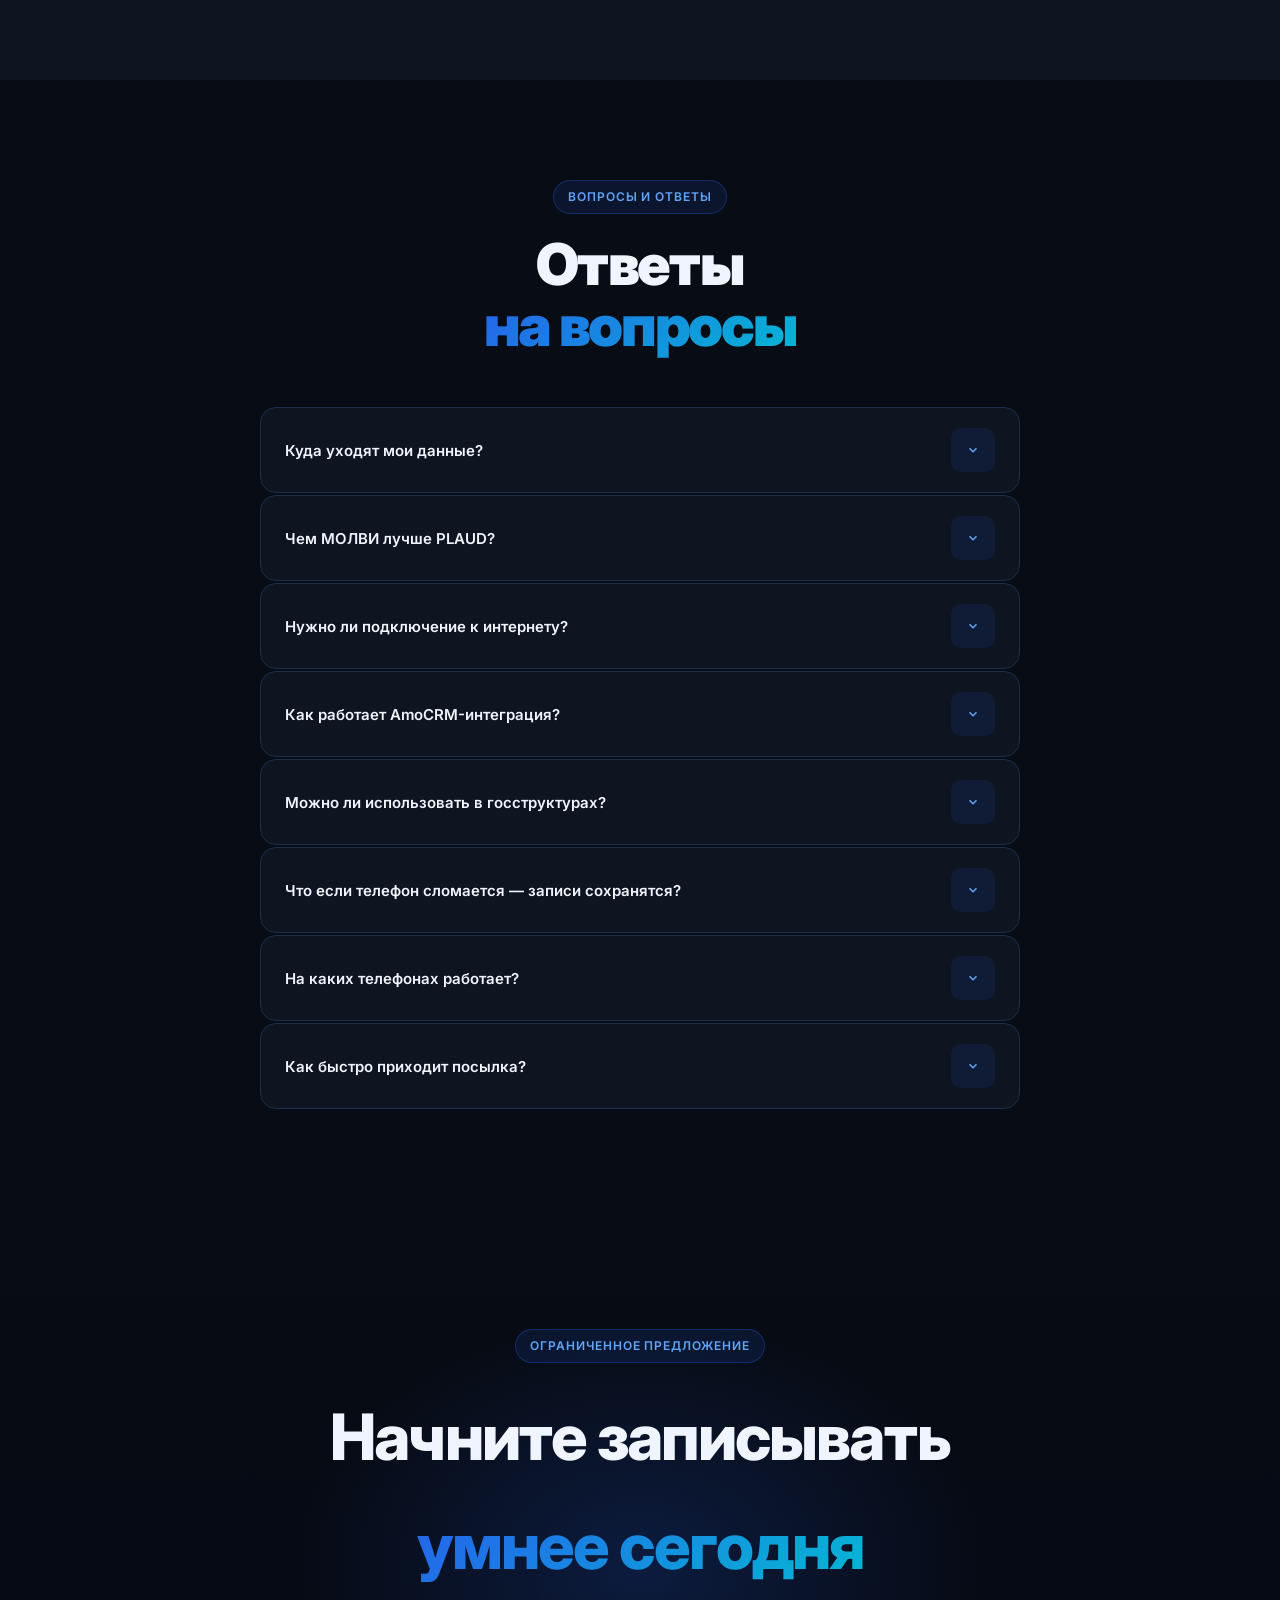
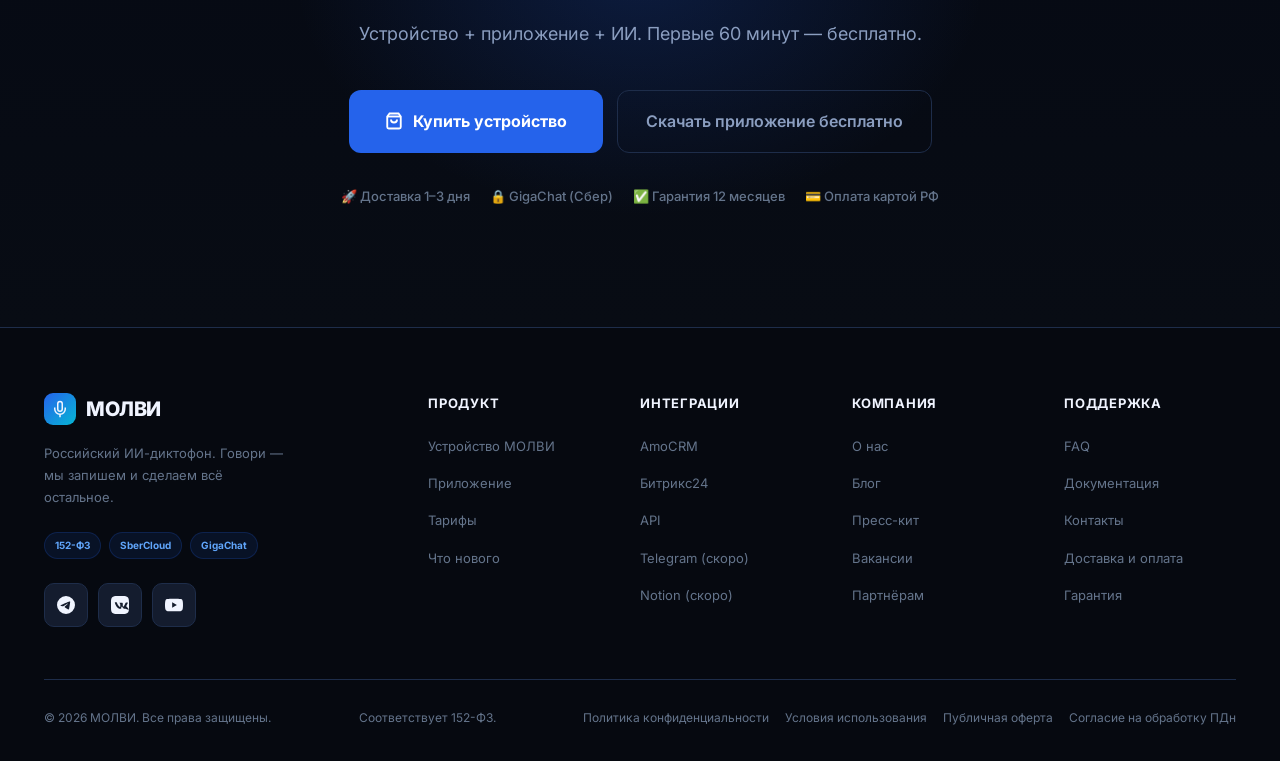
==== commit e44c8344: "fix(site): удалены выдуманные отзывы, рейтинг и несуществующие сертификации - site/transcribe/index." ====
--- a/site/index.html
+++ b/site/index.html
@@ -3,10 +3,10 @@
 <head>
 <meta charset="UTF-8">
 <meta name="viewport" content="width=device-width, initial-scale=1.0">
-<title>МОЛВИ — Российский ИИ-диктофон. Данные только в России.</title>
-<meta name="description" content="МОЛВИ — умный диктофон на GigaChat. Транскрибация 99%, протоколы, AmoCRM-интеграция. Дешевле PLAUD. Данные в России.">
+<title>МОЛВИ — Российский ИИ-диктофон</title>
+<meta name="description" content="МОЛВИ — умный диктофон на GigaChat. Высокая точность транскрибации, протоколы, AmoCRM-интеграция.">
 <meta property="og:title" content="МОЛВИ — Говори, мы всё сделаем">
-<meta property="og:description" content="Российский ИИ-диктофон. На 40% дешевле PLAUD. Данные только в России. AmoCRM и Битрикс24 из коробки.">
+<meta property="og:description" content="Российский ИИ-диктофон. AmoCRM и Битрикс24 из коробки.">
 <link rel="preconnect" href="https://fonts.googleapis.com">
 <link rel="preconnect" href="https://fonts.gstatic.com" crossorigin>
 <link href="https://fonts.googleapis.com/css2?family=Inter:wght@400;500;600;700;800;900&display=swap" rel="stylesheet">
@@ -1932,7 +1932,7 @@
       <a href="https://t.me/molviai_bot" class="btn-secondary nav-transcribe-btn" target="_blank" rel="noopener">
         Расшифровать аудио
       </a>
-      <a href="https://t.me/steffff13" class="btn-primary nav-buy-btn" target="_blank" rel="noopener">
+      <a href="https://t.me/molviai_bot" class="btn-primary nav-buy-btn" target="_blank" rel="noopener">
         Купить
       </a>
       <button class="nav-mobile-btn" id="mobileMenuBtn" aria-label="Открыть меню" aria-expanded="false" aria-controls="mobileDrawer">
@@ -1979,7 +1979,7 @@
     <a href="https://t.me/molviai_bot" class="btn-secondary drawer-buy-btn" target="_blank" rel="noopener" onclick="closeMobileMenu()">
       Расшифровать аудио
     </a>
-    <a href="https://t.me/steffff13" class="btn-primary drawer-buy-btn" target="_blank" rel="noopener" onclick="closeMobileMenu()">
+    <a href="https://t.me/molviai_bot" class="btn-primary drawer-buy-btn" target="_blank" rel="noopener" onclick="closeMobileMenu()">
       Купить
     </a>
   </div>
@@ -1993,7 +1993,7 @@
   <div class="hero-inner">
     <!-- Left content -->
     <div class="hero-content">
-      <div class="eyebrow">★ Лучший российский ИИ-диктофон 2026</div>
+      <div class="eyebrow">Российский ИИ-диктофон</div>
       <h1 class="hero-title">
         <span id="typewriter-line1">МОЛВИ —</span><br>
         <span class="line2" id="typewriter-line2">запишет, расшифрует</span><br>
@@ -2005,7 +2005,7 @@
         Данные никогда не покидают Россию.
       </p>
       <div class="hero-ctas">
-        <a href="https://t.me/steffff13" class="btn-primary hero-cta-primary" target="_blank" rel="noopener">
+        <a href="https://t.me/molviai_bot" class="btn-primary hero-cta-primary" target="_blank" rel="noopener">
           <svg width="16" height="16" viewBox="0 0 24 24" fill="none" stroke="currentColor" stroke-width="2.5"><path d="M6 2L3 6v14a2 2 0 0 0 2 2h14a2 2 0 0 0 2-2V6l-3-4z"/><line x1="3" y1="6" x2="21" y2="6"/><path d="M16 10a4 4 0 0 1-8 0"/></svg>
           Купить устройство
         </a>
@@ -2015,7 +2015,7 @@
         </a>
       </div>
       <div class="hero-trust">
-        <span>🔒 Данные в России</span>
+        <span>🔒 GigaChat (Сбер)</span>
         <span>✅ 152-ФЗ</span>
         <span>⚡ GigaChat</span>
         <span>📱 iOS + Android</span>
@@ -2065,8 +2065,8 @@
 
         <!-- Stats card (left) -->
         <div class="stats-card">
-          <div class="stats-card-num">99%</div>
-          <div class="stats-card-label">Точность<br>транскрибации</div>
+          <div class="stats-card-num">Высокая</div>
+          <div class="stats-card-label">точность<br>транскрибации</div>
         </div>
       </div>
     </div>
@@ -2086,11 +2086,10 @@
       <span class="proof-logo">AmoCRM</span>
       <span class="proof-logo">Битрикс24</span>
       <span class="proof-logo">✅ 152-ФЗ</span>
-      <span class="proof-logo">🛡 ФСТЭК</span>
     </div>
     <div class="proof-metrics">
       <div class="metric-card reveal">
-        <div class="metric-num" data-count="99" data-suffix="%">0%</div>
+        <div class="metric-num">Высокая</div>
         <div class="metric-label">Точность транскрибации<br>SaluteSpeech</div>
       </div>
       <div class="metric-card reveal delay-1">
@@ -2333,7 +2332,7 @@
         <div>
           <span class="material-symbols-outlined text-primary mb-6 text-4xl" data-icon="text_fields">text_fields</span>
           <h4 class="text-3xl font-black mb-4 tracking-tight">Транскрибация SaluteSpeech</h4>
-          <p class="text-on-surface-variant text-lg leading-relaxed">Превращает голос в текст с точностью до 99%. Понимает термины, жаргонизмы и разные акценты.</p>
+          <p class="text-on-surface-variant text-lg leading-relaxed">Превращает голос в текст с высокой точностью. Понимает термины, жаргонизмы и разные акценты.</p>
         </div>
       </div>
       <!-- Diarization -->
@@ -2476,73 +2475,11 @@
       </div>
       <div id="compareBody"></div>
       <div class="compare-footer">
-        Итого: МОЛВИ дешевле на <strong>40%</strong> и работает там, где PLAUD — нет.
+        Итого: МОЛВИ дешевле и работает там, где PLAUD — нет.
       </div>
     </div>
     <!-- Mobile stacked cards (shown at ≤768px) -->
     <div class="compare-cards" id="compareCards"></div>
-  </div>
-</section>
-
-<!-- ================================================
-     ОТЗЫВЫ КЛИЕНТОВ
-================================================ -->
-<section class="section-testimonials" id="testimonials">
-  <div class="container">
-    <div style="text-align:center">
-      <div class="eyebrow">Отзывы клиентов</div>
-      <h2 class="section-title reveal">Что говорят<br><span class="gradient-text">наши пользователи</span></h2>
-    </div>
-    <div class="testimonials-grid">
-      <div class="testimonial-card reveal">
-        <div class="testimonial-stars">★★★★★</div>
-        <div class="testimonial-text">
-          <span class="testimonial-quote-mark">"</span>
-          МОЛВИ буквально спасла наш отдел продаж. Раньше менеджеры забывали по 30% договорённостей с клиентами. Теперь каждая встреча превращается в задачу в AmoCRM через 5 минут. Конверсия выросла на 18%.
-        </div>
-        <div class="testimonial-divider"></div>
-        <div class="testimonial-author">
-          <div class="testimonial-avatar-wrap">🏢</div>
-          <div>
-            <div class="testimonial-name">Алексей Воронов</div>
-            <div class="testimonial-role">Руководитель отдела продаж</div>
-            <div class="testimonial-company">TechGroup Moscow</div>
-          </div>
-        </div>
-      </div>
-      <div class="testimonial-card reveal delay-1">
-        <div class="testimonial-stars">★★★★★</div>
-        <div class="testimonial-text">
-          <span class="testimonial-quote-mark">"</span>
-          Для юридической практики критично, чтобы данные клиентов оставались в России. МОЛВИ — единственное решение с подтверждённым соответствием 152-ФЗ. Протоколы консультаций теперь создаются автоматически.
-        </div>
-        <div class="testimonial-divider"></div>
-        <div class="testimonial-author">
-          <div class="testimonial-avatar-wrap">⚖️</div>
-          <div>
-            <div class="testimonial-name">Марина Лебедева</div>
-            <div class="testimonial-role">Управляющий партнёр</div>
-            <div class="testimonial-company">Lebedev & Partners Law</div>
-          </div>
-        </div>
-      </div>
-      <div class="testimonial-card reveal delay-2">
-        <div class="testimonial-stars">★★★★★</div>
-        <div class="testimonial-text">
-          <span class="testimonial-quote-mark">"</span>
-          Покупал PLAUD — разочаровался. Данные в США, нет русских шаблонов, нет CRM-интеграции. Перешёл на МОЛВИ — совершенно другой уровень. И в два раза дешевле. Зачем переплачивать за зарубежный аналог?
-        </div>
-        <div class="testimonial-divider"></div>
-        <div class="testimonial-author">
-          <div class="testimonial-avatar-wrap">🚀</div>
-          <div>
-            <div class="testimonial-name">Дмитрий Козлов</div>
-            <div class="testimonial-role">CEO & Основатель</div>
-            <div class="testimonial-company">Kozlov Digital</div>
-          </div>
-        </div>
-      </div>
-    </div>
   </div>
 </section>
 
@@ -2608,7 +2545,7 @@
             </div>
           </a>
         </div>
-        <p class="app-free-note">Бесплатно. 200 минут (5 встреч) при регистрации.</p>
+        <p class="app-free-note">Бесплатно. 60 минут при регистрации.</p>
       </div>
 
       <!-- Phone mockup -->
@@ -2709,7 +2646,7 @@
         <div class="price-sub" id="baseSub">600 мин/мес (15 встреч)</div>
         <div class="price-divider"></div>
         <ul class="price-feature-list">
-          <li class="price-feature yes">Транскрибация 99%</li>
+          <li class="price-feature yes">Высокая точность транскрибации</li>
           <li class="price-feature yes">Диаризация (8 чел.)</li>
           <li class="price-feature yes">50+ ИИ-шаблонов</li>
           <li class="price-feature yes">AmoCRM + Битрикс24</li>
@@ -2718,7 +2655,7 @@
           <li class="price-feature no">Конструктор шаблонов</li>
         </ul>
         <a href="#" class="btn-primary price-card-cta popular-shadow">Выбрать базовый</a>
-        <p class="price-compare">vs PLAUD Pro: 8 990 ₽/год<br><strong>МОЛВИ на 44% дешевле</strong></p>
+        <p class="price-compare">Дешевле аналогов при сопоставимых возможностях</p>
       </div>
       <!-- Pro -->
       <div class="price-card">
@@ -2741,12 +2678,10 @@
     <div class="pricing-enterprise reveal">
       <div class="enterprise-info">
         <h4>🏛 Для команд и госсектора</h4>
-        <p>On-premise · Безлимит · ФСТЭК · Корпоративный договор · 44-ФЗ</p>
+        <p>On-premise · Безлимит · Корпоративный договор · 44-ФЗ</p>
         <div class="enterprise-tags">
           <span class="enterprise-tag">152-ФЗ</span>
-          <span class="enterprise-tag">187-ФЗ (КИИ)</span>
           <span class="enterprise-tag">On-premise</span>
-          <span class="enterprise-tag">ФСТЭК</span>
           <span class="enterprise-tag">от 60 000 ₽/год</span>
         </div>
       </div>
@@ -2833,8 +2768,7 @@
         <div class="business-card-title">Юридические фирмы</div>
         <ul class="business-card-list">
           <li>Протоколы консультаций автоматически</li>
-          <li>Соответствие 152-ФЗ, данные в РФ</li>
-          <li>Данные клиентов не уходят за рубеж</li>
+          <li>Соответствие 152-ФЗ</li>
           <li>Стандарт юридической документации</li>
         </ul>
       </div>
@@ -2843,9 +2777,7 @@
         <div class="business-card-title">Госсектор</div>
         <ul class="business-card-list">
           <li>Госпротокол по ГОСТ Р 7.0.97</li>
-          <li>187-ФЗ (КИИ) — единственные кто подходит</li>
           <li>On-premise для закрытых контуров</li>
-          <li>Реестр отечественного ПО Минцифры</li>
         </ul>
       </div>
     </div>
@@ -2880,9 +2812,9 @@
     <div class="final-cta-inner reveal">
       <div class="eyebrow eyebrow-center">Ограниченное предложение</div>
       <h1 class="final-cta-title">Начните записывать<br><span class="gradient-text">умнее сегодня</span></h1>
-      <p class="final-cta-sub">Устройство + приложение + ИИ. Первые 200 минут (5 встреч) — бесплатно.</p>
+      <p class="final-cta-sub">Устройство + приложение + ИИ. Первые 60 минут — бесплатно.</p>
       <div class="final-cta-btns">
-        <a href="https://t.me/steffff13" class="btn-primary-lg" target="_blank" rel="noopener">
+        <a href="https://t.me/molviai_bot" class="btn-primary-lg" target="_blank" rel="noopener">
           <svg width="18" height="18" viewBox="0 0 24 24" fill="none" stroke="currentColor" stroke-width="2.5"><path d="M6 2L3 6v14a2 2 0 0 0 2 2h14a2 2 0 0 0 2-2V6l-3-4z"/><line x1="3" y1="6" x2="21" y2="6"/><path d="M16 10a4 4 0 0 1-8 0"/></svg>
           Купить устройство
         </a>
@@ -2890,7 +2822,7 @@
       </div>
       <div class="final-trust">
         <span>🚀 Доставка 1–3 дня</span>
-        <span>🔒 Данные в России</span>
+        <span>🔒 GigaChat (Сбер)</span>
         <span>✅ Гарантия 12 месяцев</span>
         <span>💳 Оплата картой РФ</span>
       </div>
@@ -2911,10 +2843,9 @@
           </div>
           <span>МОЛВИ</span>
         </div>
-        <p class="footer-brand-desc">Российский ИИ-диктофон. Говори — мы запишем и сделаем всё остальное. Данные только в России.</p>
+        <p class="footer-brand-desc">Российский ИИ-диктофон. Говори — мы запишем и сделаем всё остальное.</p>
         <div class="footer-compliance">
           <span class="comp-badge">152-ФЗ</span>
-          <span class="comp-badge">187-ФЗ</span>
           <span class="comp-badge">SberCloud</span>
           <span class="comp-badge">GigaChat</span>
         </div>
@@ -2972,7 +2903,7 @@
     </div>
     <div class="footer-bottom">
       <span>© 2026 МОЛВИ. Все права защищены.</span>
-      <span>Данные хранятся в России. Соответствует 152-ФЗ.</span>
+      <span>Соответствует 152-ФЗ.</span>
       <div class="footer-links-row">
         <a href="/legal/privacy/" class="footer-link-text">Политика конфиденциальности</a>
         <a href="/legal/terms/" class="footer-link-text">Условия использования</a>
@@ -3277,11 +3208,11 @@
   }
 }
 const faqData = [
-  {q:'Мои данные точно остаются в России?',a:'Да. 100%. Аудио хранится на SberCloud Object Storage — серверы в России. Транскрибация — SaluteSpeech (Россия). ИИ-обработка — GigaChat (Россия). Мы не передаём данные ни в OpenAI, ни в Anthropic, ни в какие зарубежные сервисы. Это юридически обязывающее условие наших сервисных соглашений.'},
-  {q:'Чем МОЛВИ лучше PLAUD?',a:'На 40% дешевле. Данные в России (PLAUD — в США). Нативная интеграция с AmoCRM и Битрикс24 (у PLAUD нет). GigaChat понимает русский язык лучше. 50+ русских шаблонов. Единственный легальный выбор для госсектора и компаний с требованиями 152-ФЗ.'},
+  {q:'Куда уходят мои данные?',a:'Аудиофайл удаляется сразу после расшифровки — мы его не храним. Транскрибация — Nexara, ИИ-обработка — GigaChat (Сбер). Мы не передаём данные ни в OpenAI, ни в Anthropic, ни в какие другие зарубежные ИИ-сервисы.'},
+  {q:'Чем МОЛВИ лучше PLAUD?',a:'Дешевле. Нативная интеграция с AmoCRM и Битрикс24 (у PLAUD нет). GigaChat понимает русский язык лучше. 50+ русских шаблонов.'},
   {q:'Нужно ли подключение к интернету?',a:'Запись работает офлайн — устройство сохраняет всё локально на 64 ГБ встроенной памяти. Транскрибация и ИИ-обработка требуют интернета. При появлении связи — автоматическая синхронизация с облаком.'},
   {q:'Как работает AmoCRM-интеграция?',a:'Подключаете свой аккаунт в настройках (OAuth за 1 клик). После каждой встречи — МОЛВИ автоматически создаёт примечание в нужной карточке клиента с протоколом и задачами. Время: 2–5 минут после окончания записи.'},
-  {q:'Можно ли использовать в госструктурах?',a:'Да. МОЛВИ соответствует 152-ФЗ (персональные данные), 187-ФЗ (КИИ). Мы в процессе внесения в Реестр отечественного ПО Минцифры. Для закрытых контуров — On-premise версия без выхода в интернет.'},
+  {q:'Можно ли использовать в госструктурах?',a:'Да. МОЛВИ соответствует 152-ФЗ (персональные данные). Для закрытых контуров — On-premise версия без выхода в интернет.'},
   {q:'Что если телефон сломается — записи сохранятся?',a:'Записи хранятся на 64 ГБ устройства + синхронизируются в SberCloud. Доступ с любого устройства через приложение после авторизации. Данные не потеряются.'},
   {q:'На каких телефонах работает?',a:'iOS 15+ и Android 10+. Приложение работает и без физического устройства — телефон сам записывает через микрофон.'},
   {q:'Как быстро приходит посылка?',a:'1–3 рабочих дня по Москве и области, 3–7 дней по России через СДЭК или Почту России. Трекинг отправляется на email сразу после отправки.'},
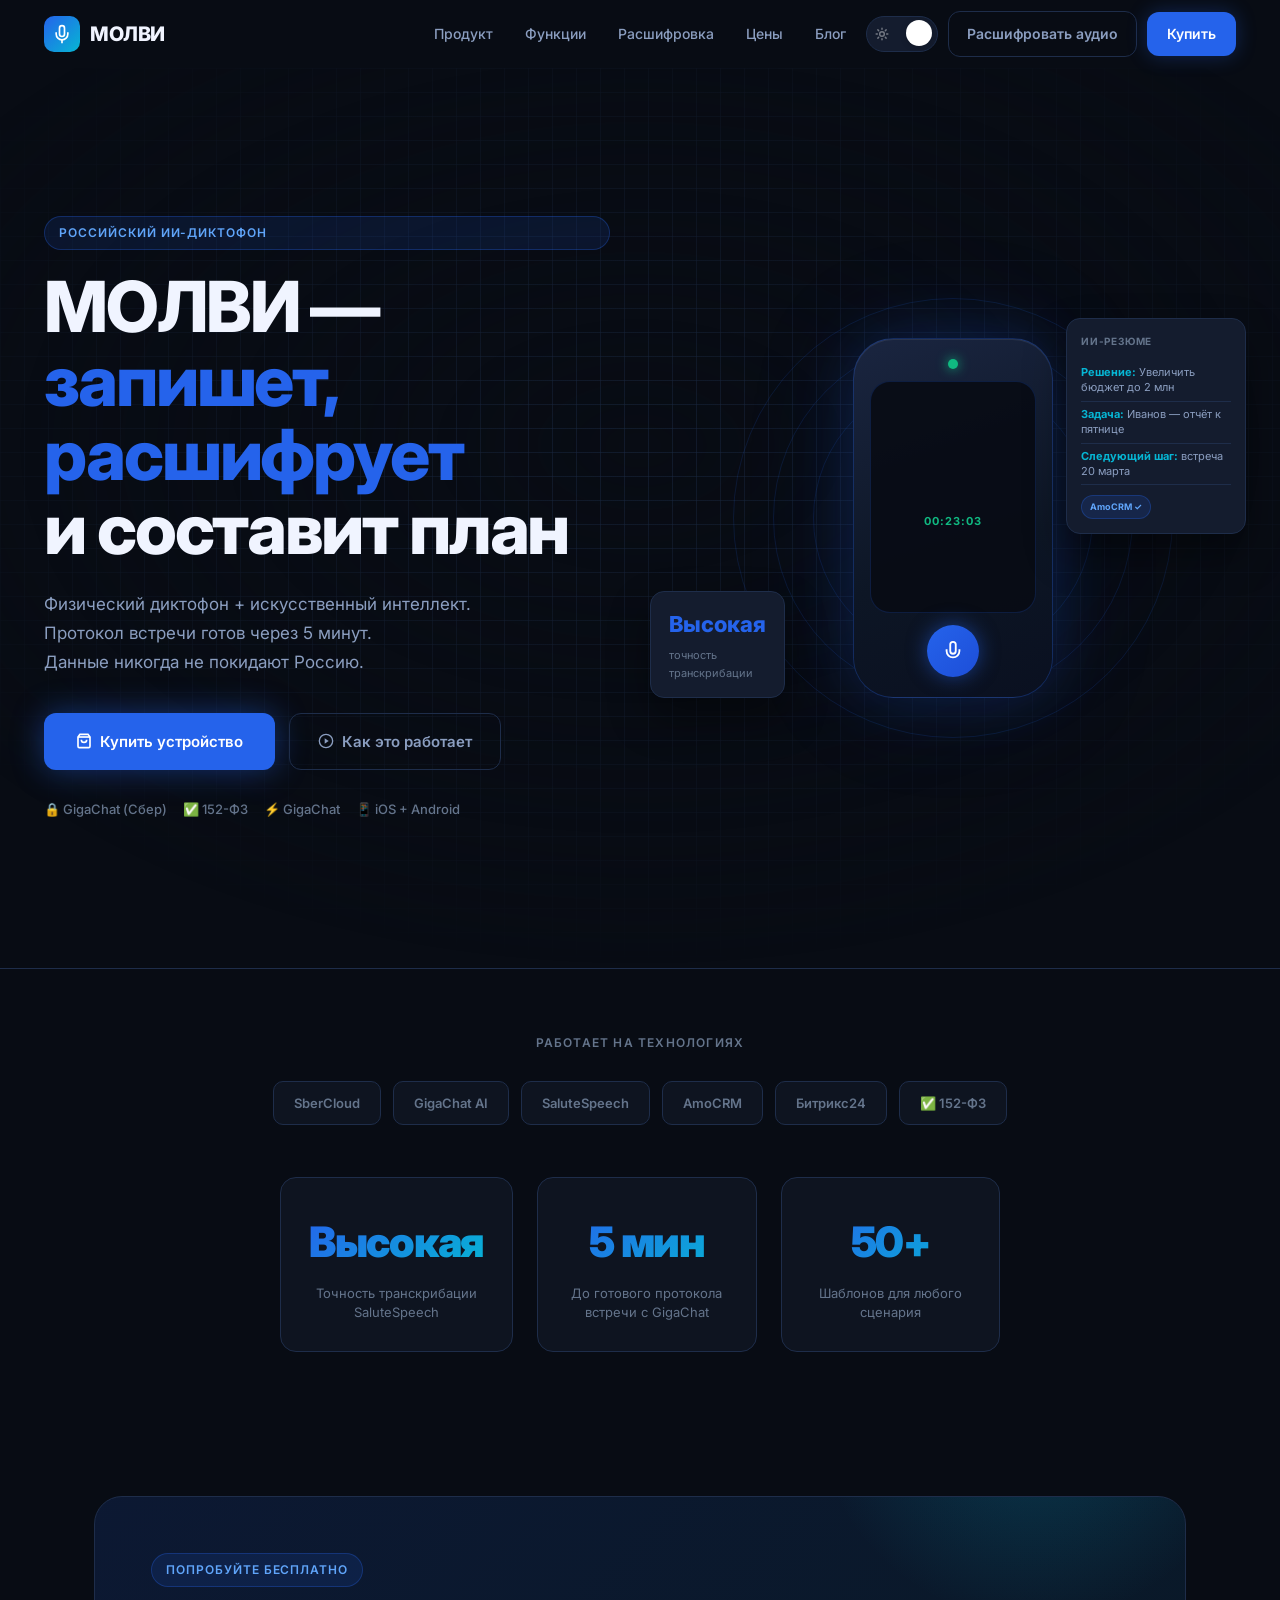
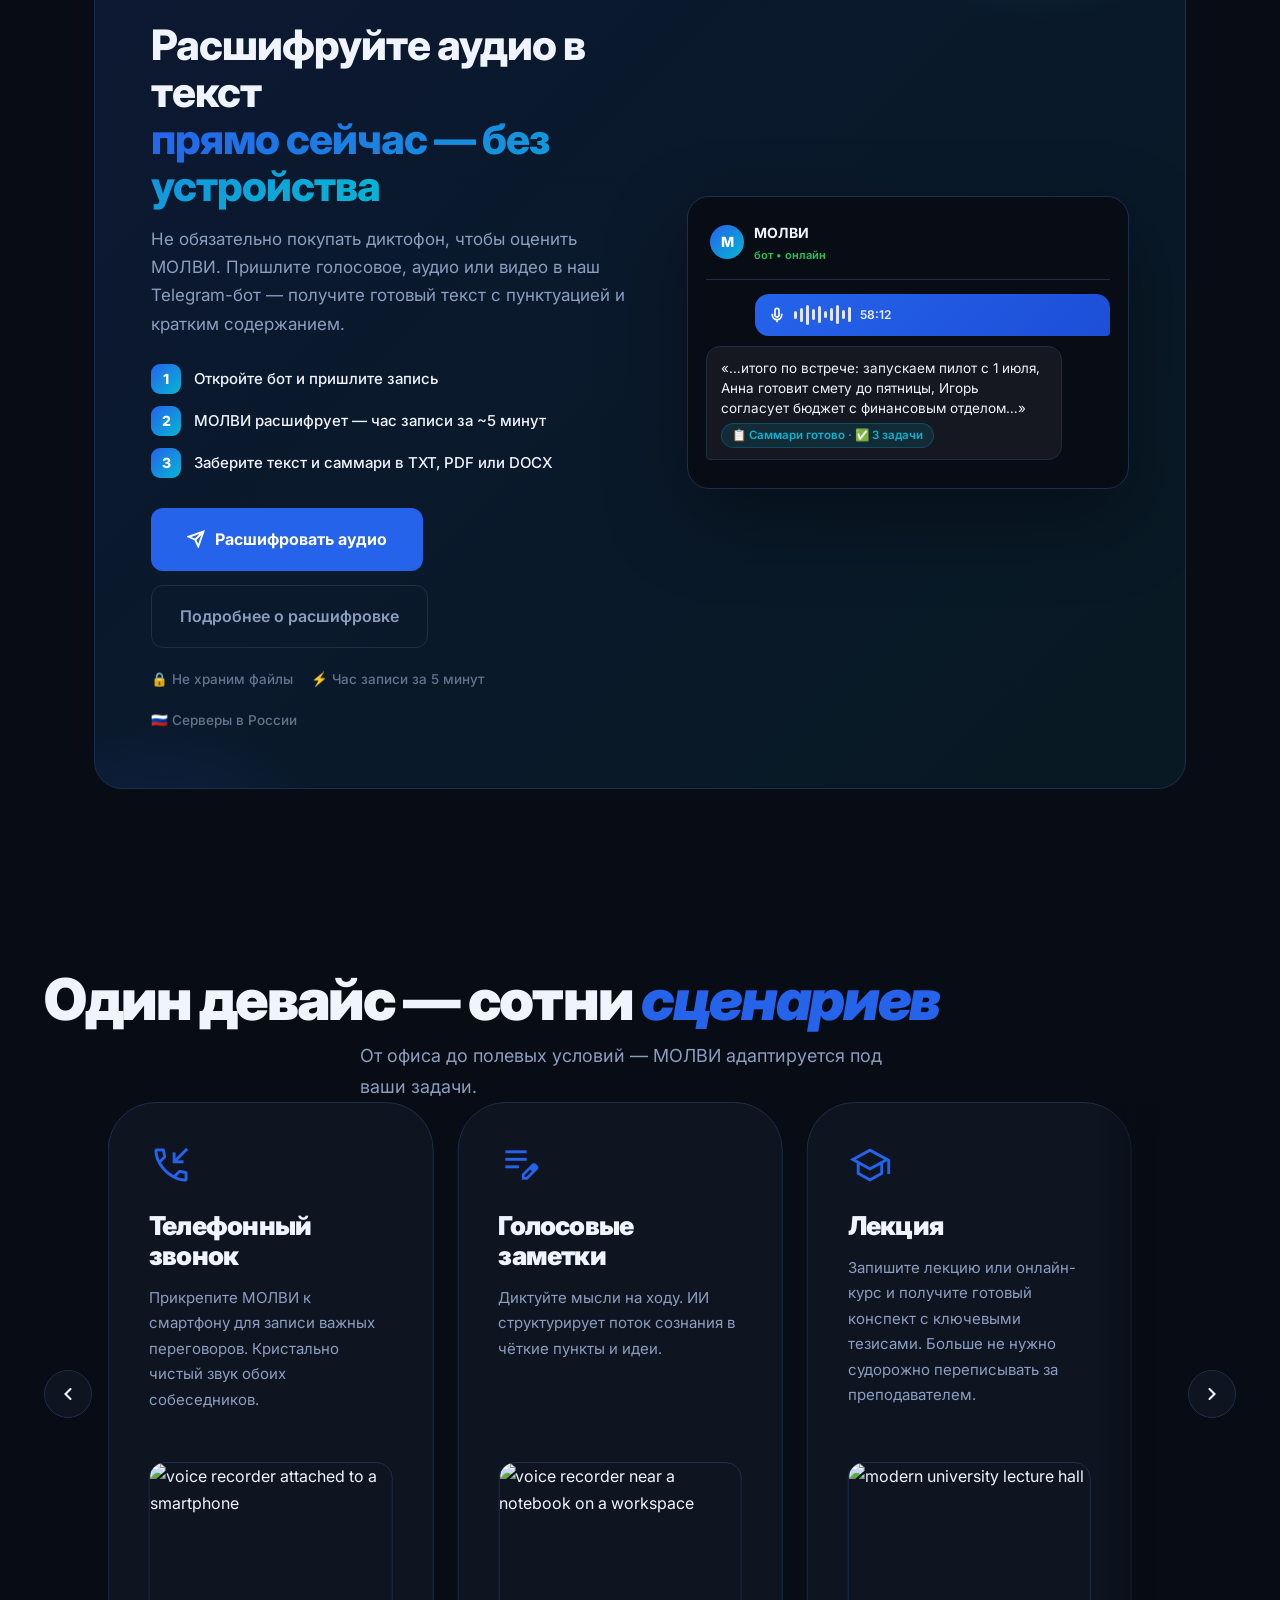
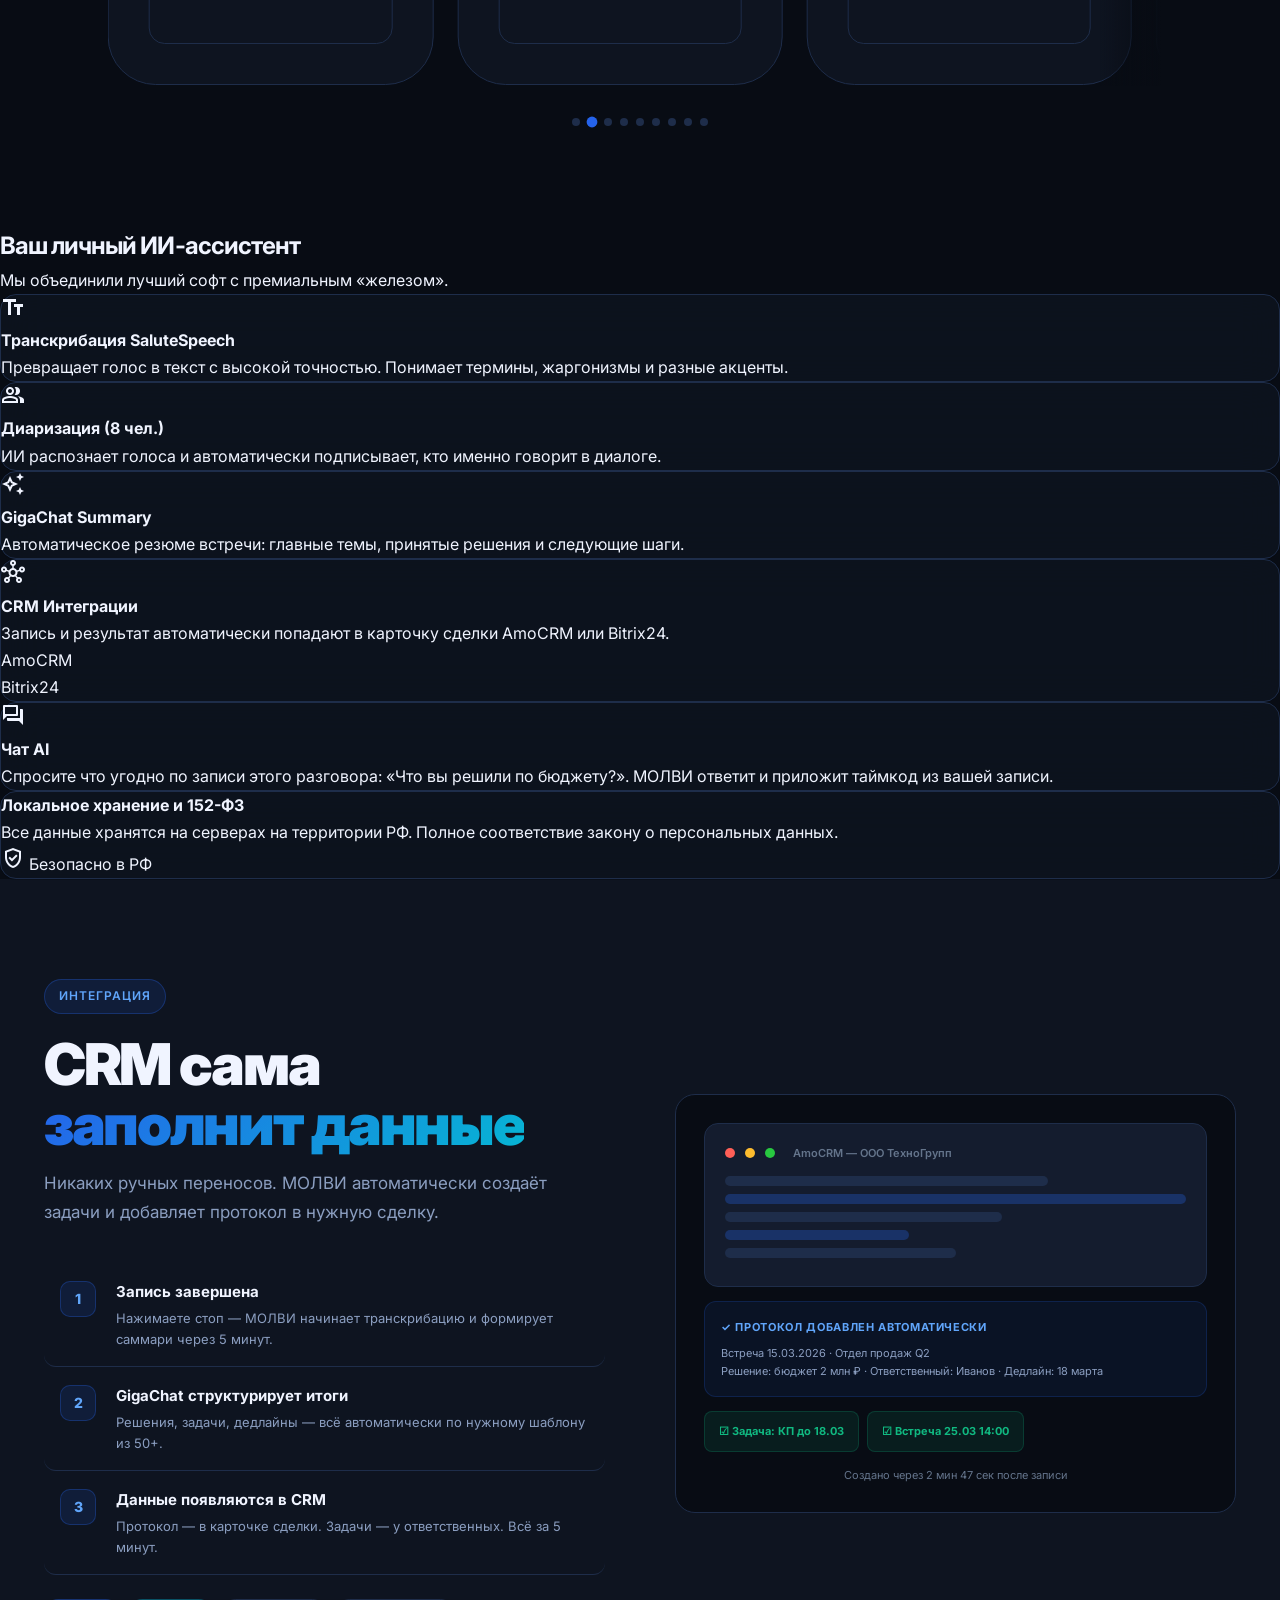
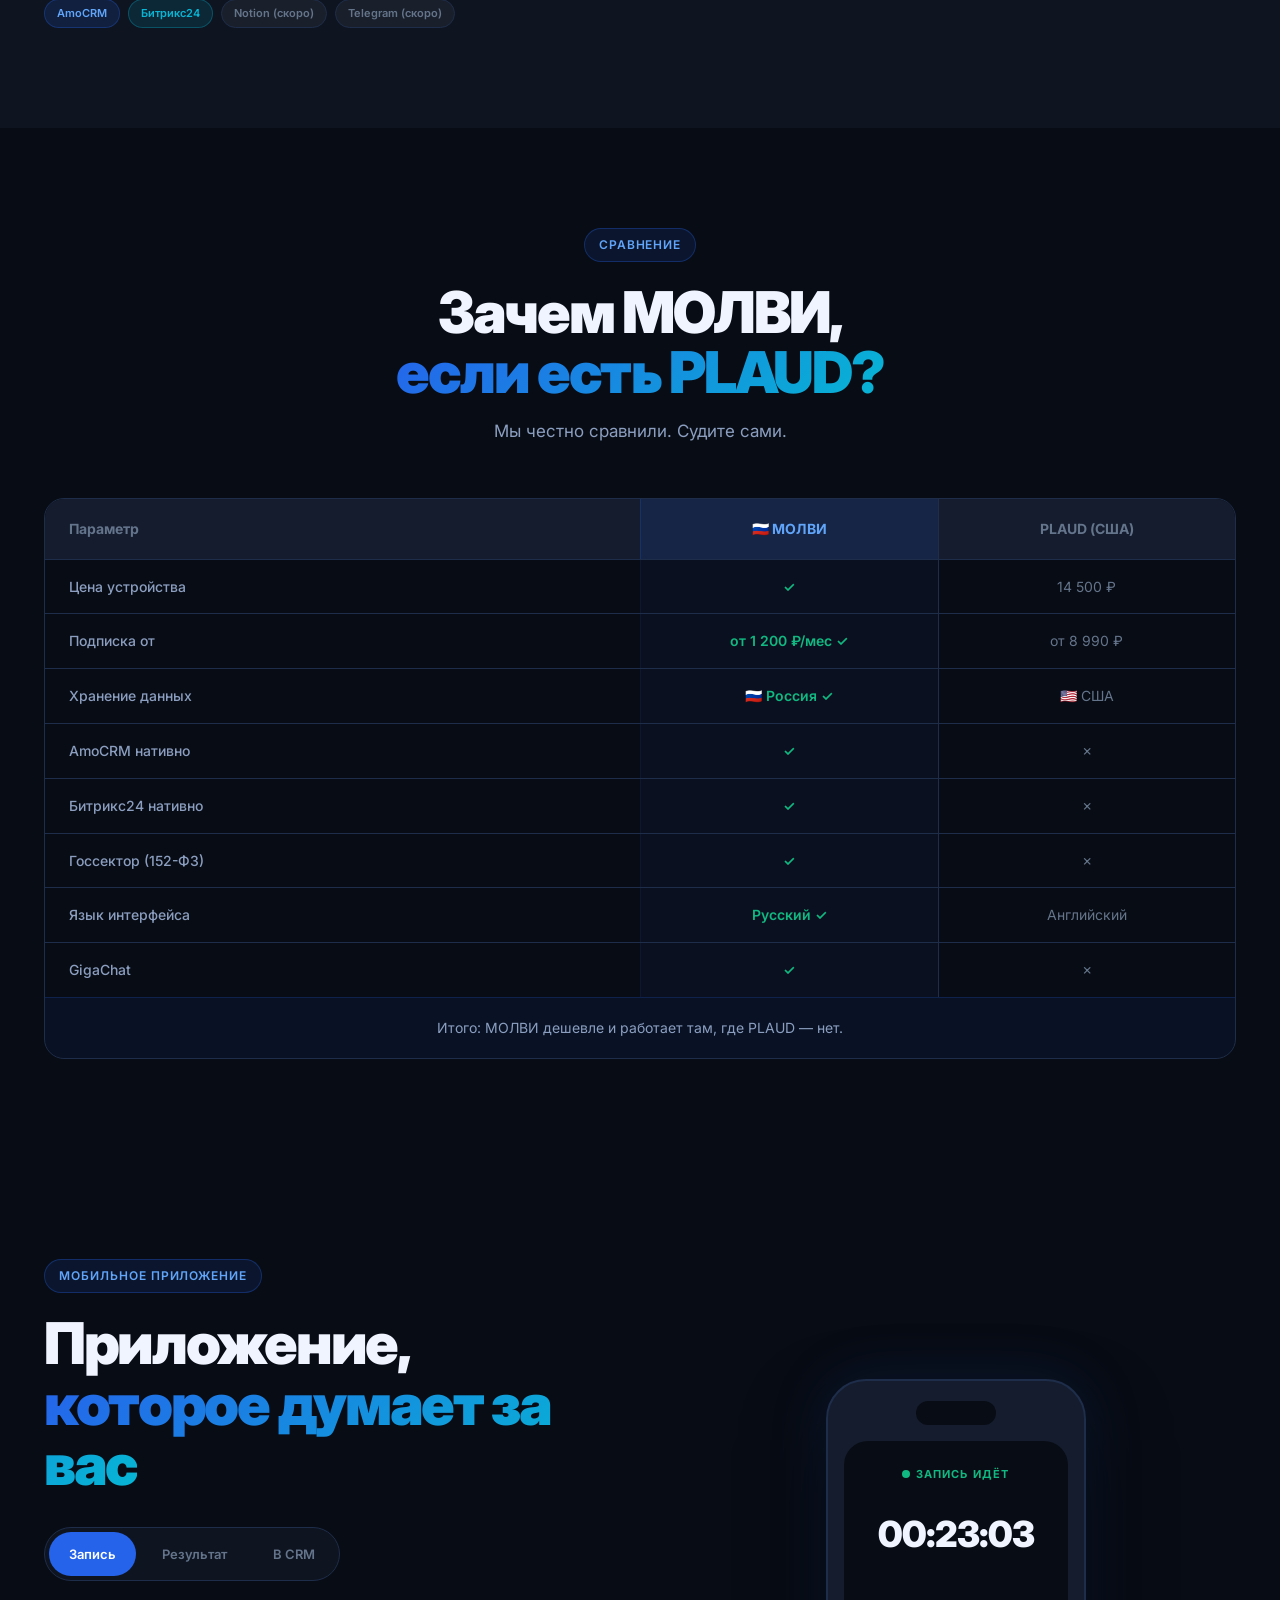
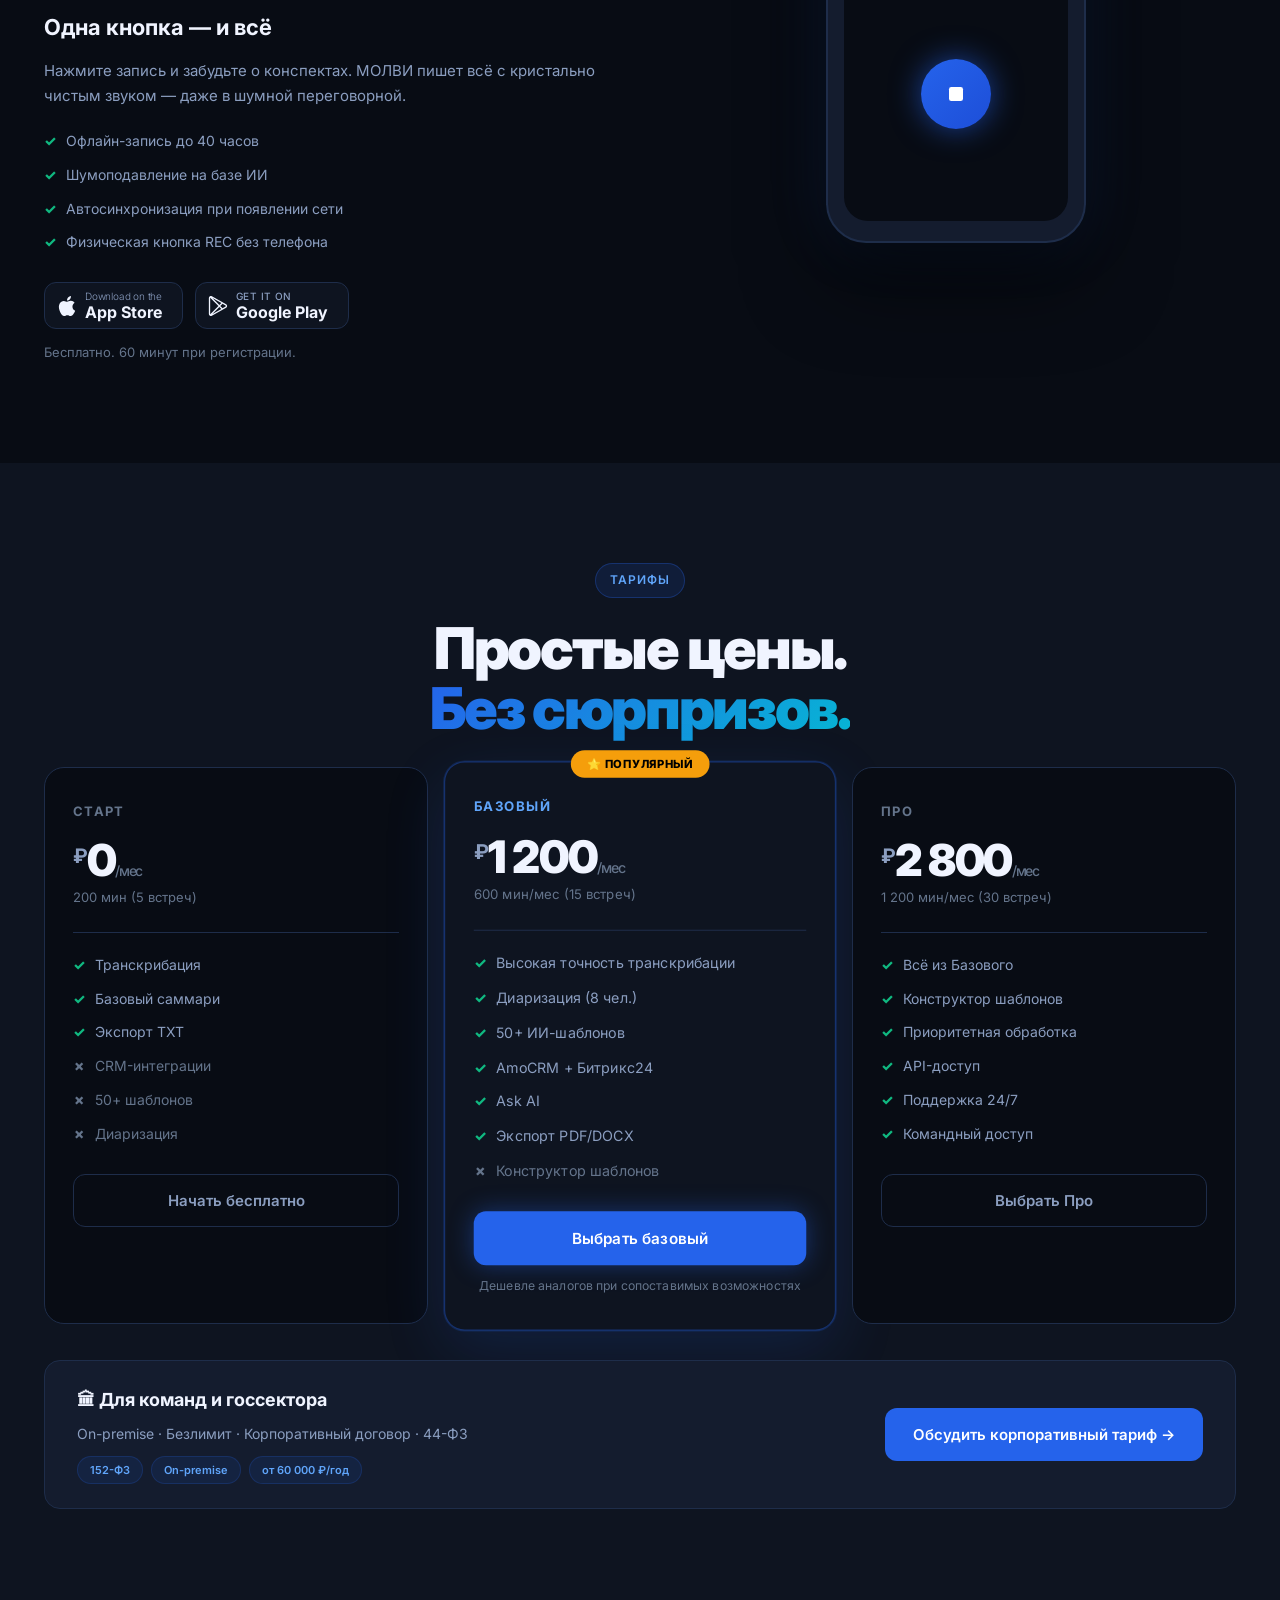
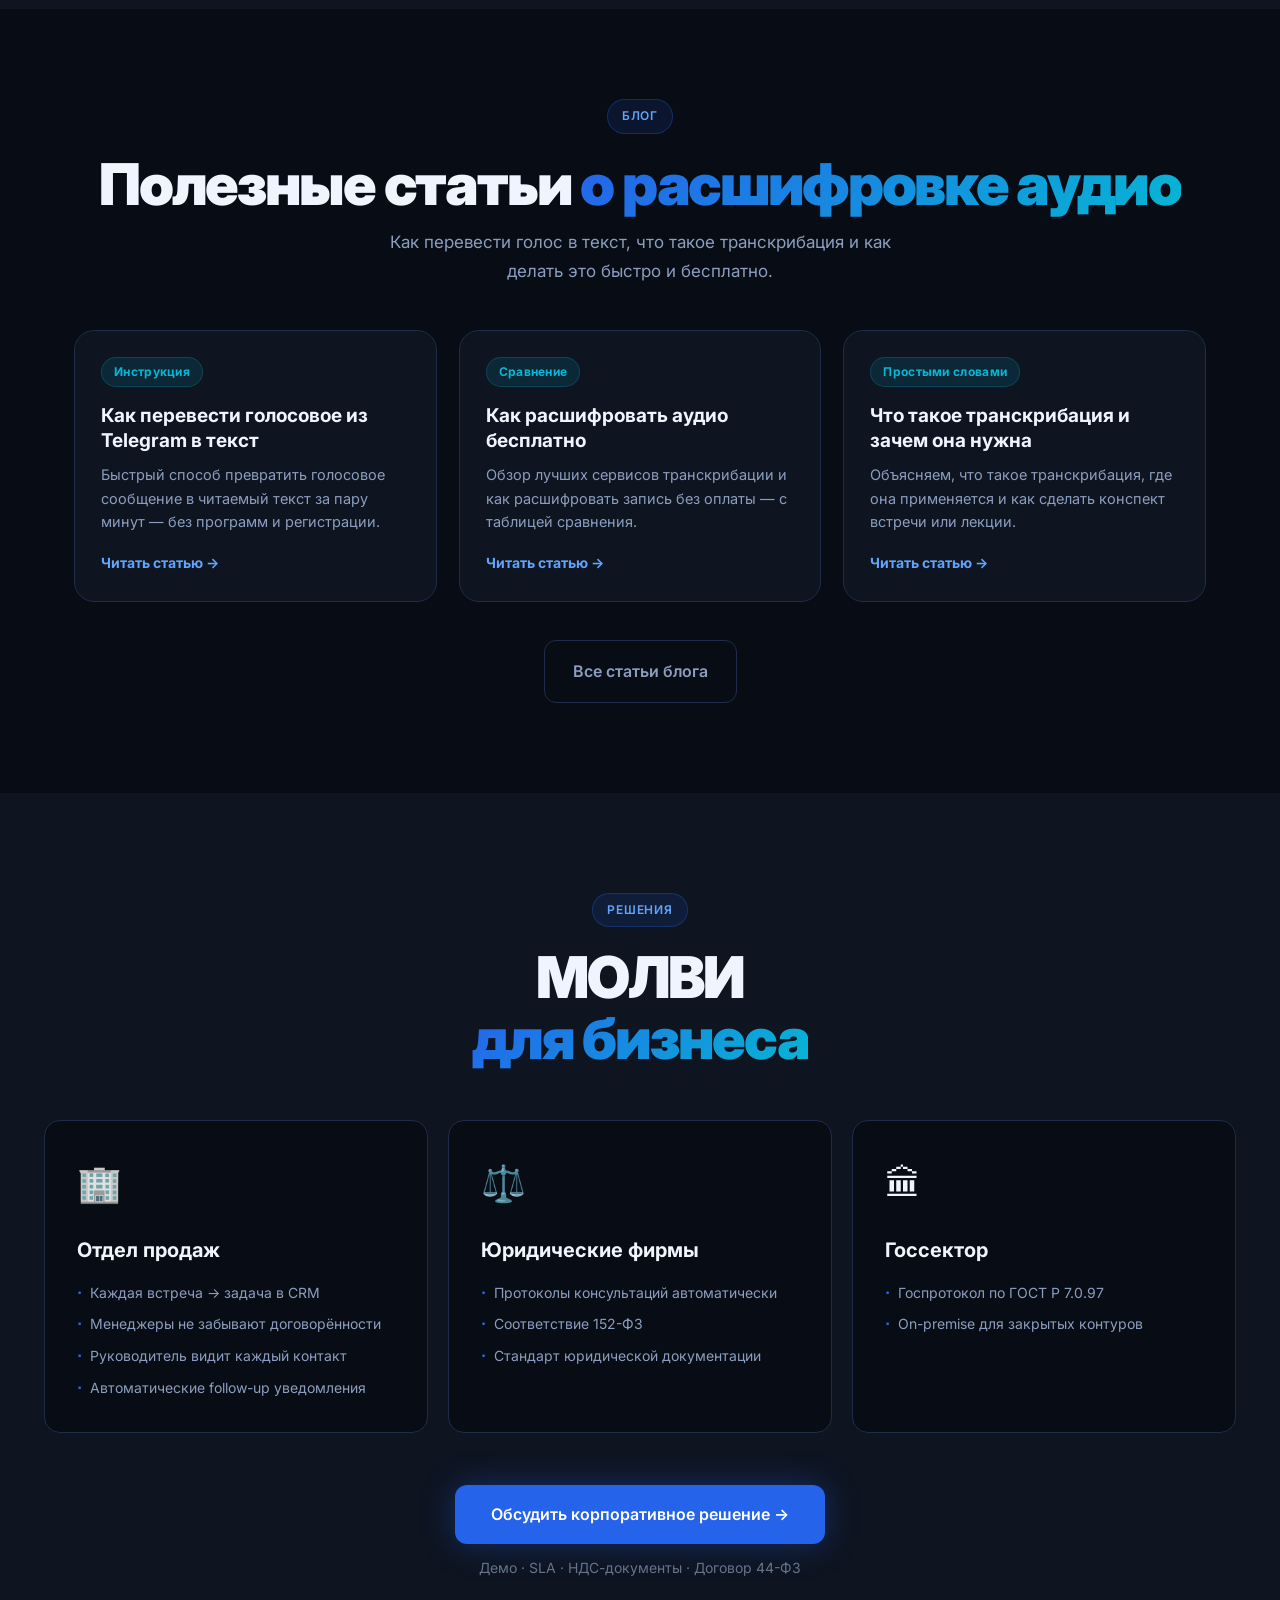
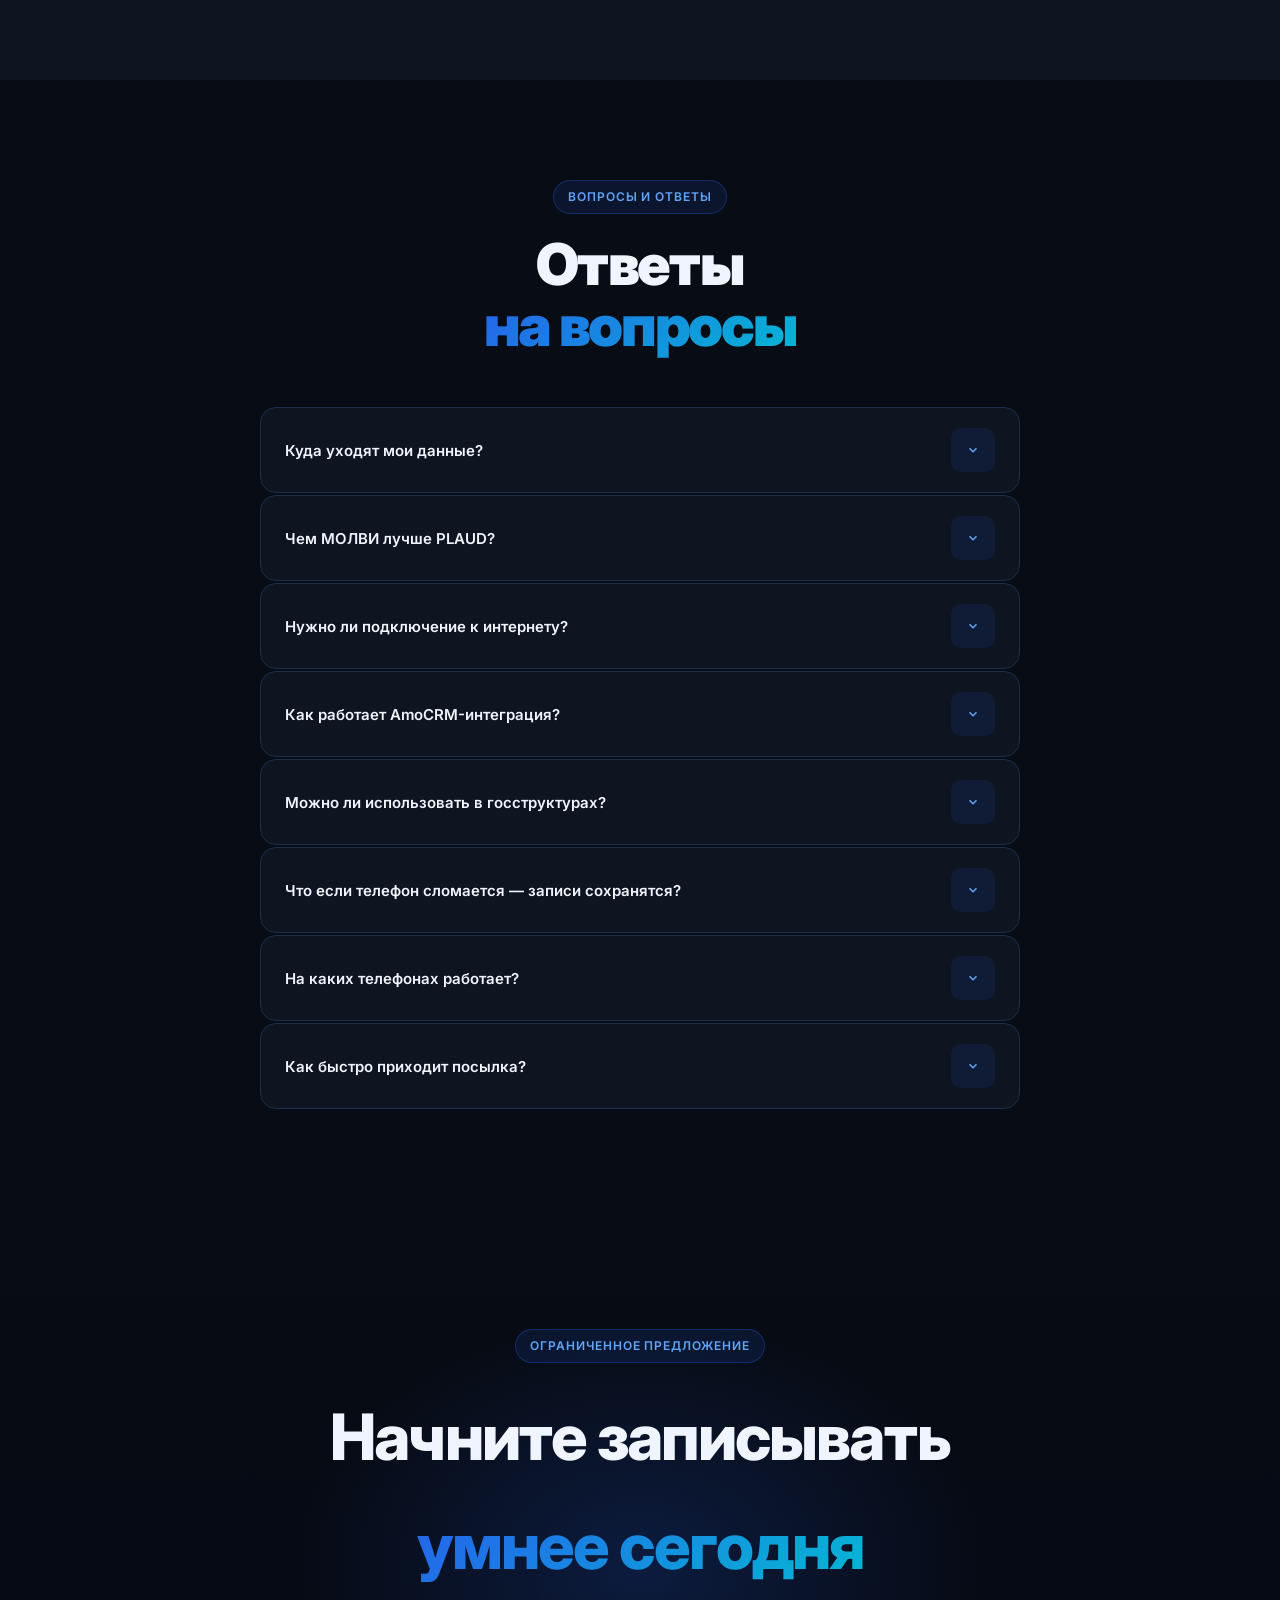
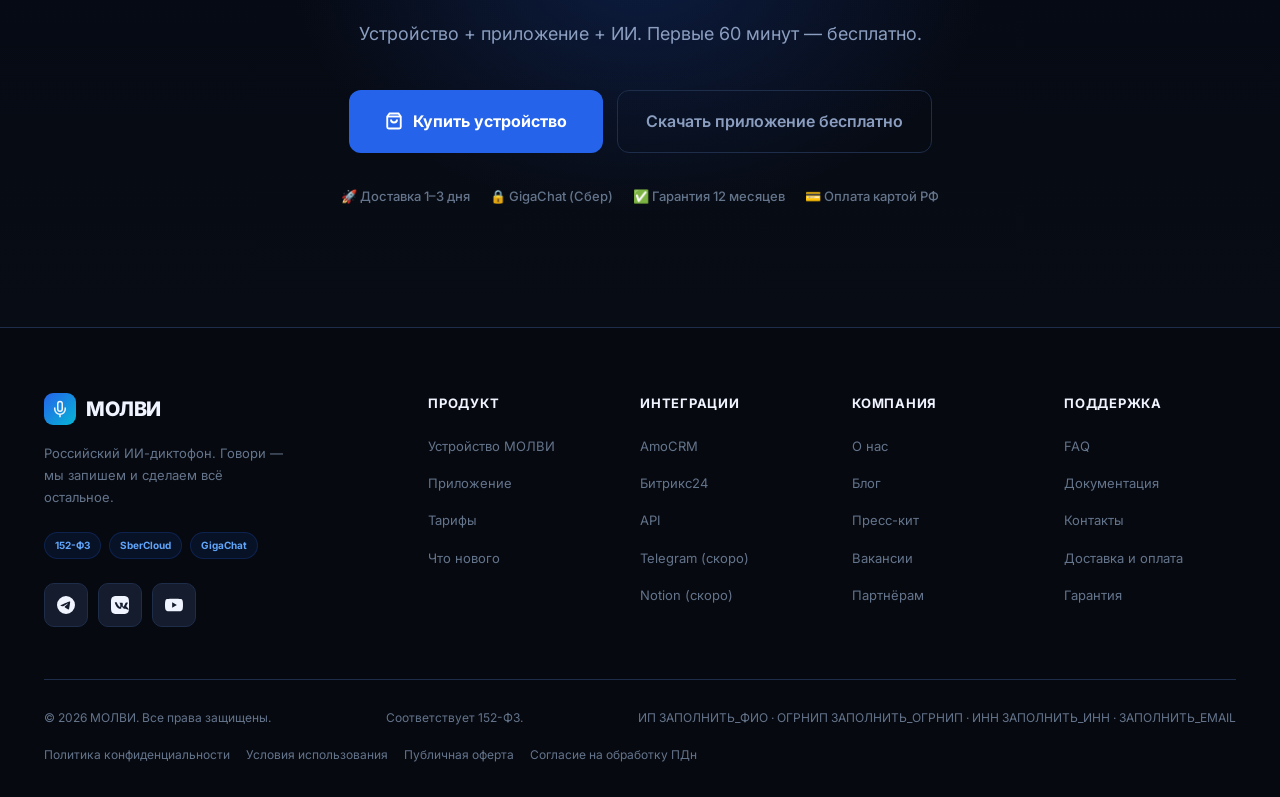
==== commit dc7b3a0e: "docs(legal): реквизиты ИП, порядок возврата, Nexara как обработчик Во всех четырёх юридических докум" ====
--- a/site/index.html
+++ b/site/index.html
@@ -2904,6 +2904,7 @@
     <div class="footer-bottom">
       <span>© 2026 МОЛВИ. Все права защищены.</span>
       <span>Соответствует 152-ФЗ.</span>
+      <span>ИП ЗАПОЛНИТЬ_ФИО · ОГРНИП ЗАПОЛНИТЬ_ОГРНИП · ИНН ЗАПОЛНИТЬ_ИНН · ЗАПОЛНИТЬ_EMAIL</span>
       <div class="footer-links-row">
         <a href="/legal/privacy/" class="footer-link-text">Политика конфиденциальности</a>
         <a href="/legal/terms/" class="footer-link-text">Условия использования</a>
@@ -3208,7 +3209,7 @@
   }
 }
 const faqData = [
-  {q:'Куда уходят мои данные?',a:'Аудиофайл удаляется сразу после расшифровки — мы его не храним. Транскрибация — Nexara, ИИ-обработка — GigaChat (Сбер). Мы не передаём данные ни в OpenAI, ни в Anthropic, ни в какие другие зарубежные ИИ-сервисы.'},
+  {q:'Куда уходят мои данные?',a:'Аудиофайл удаляется сразу после обработки. Текст расшифровки хранится 30 дней в «Моих записях» в боте, чтобы вы могли вернуться к нему; удалить раньше — команда /forget. Транскрибация — Nexara, ИИ-обработка — GigaChat (Сбер). Мы не передаём данные ни в OpenAI, ни в Anthropic, ни в какие другие зарубежные ИИ-сервисы.'},
   {q:'Чем МОЛВИ лучше PLAUD?',a:'Дешевле. Нативная интеграция с AmoCRM и Битрикс24 (у PLAUD нет). GigaChat понимает русский язык лучше. 50+ русских шаблонов.'},
   {q:'Нужно ли подключение к интернету?',a:'Запись работает офлайн — устройство сохраняет всё локально на 64 ГБ встроенной памяти. Транскрибация и ИИ-обработка требуют интернета. При появлении связи — автоматическая синхронизация с облаком.'},
   {q:'Как работает AmoCRM-интеграция?',a:'Подключаете свой аккаунт в настройках (OAuth за 1 клик). После каждой встречи — МОЛВИ автоматически создаёт примечание в нужной карточке клиента с протоколом и задачами. Время: 2–5 минут после окончания записи.'},
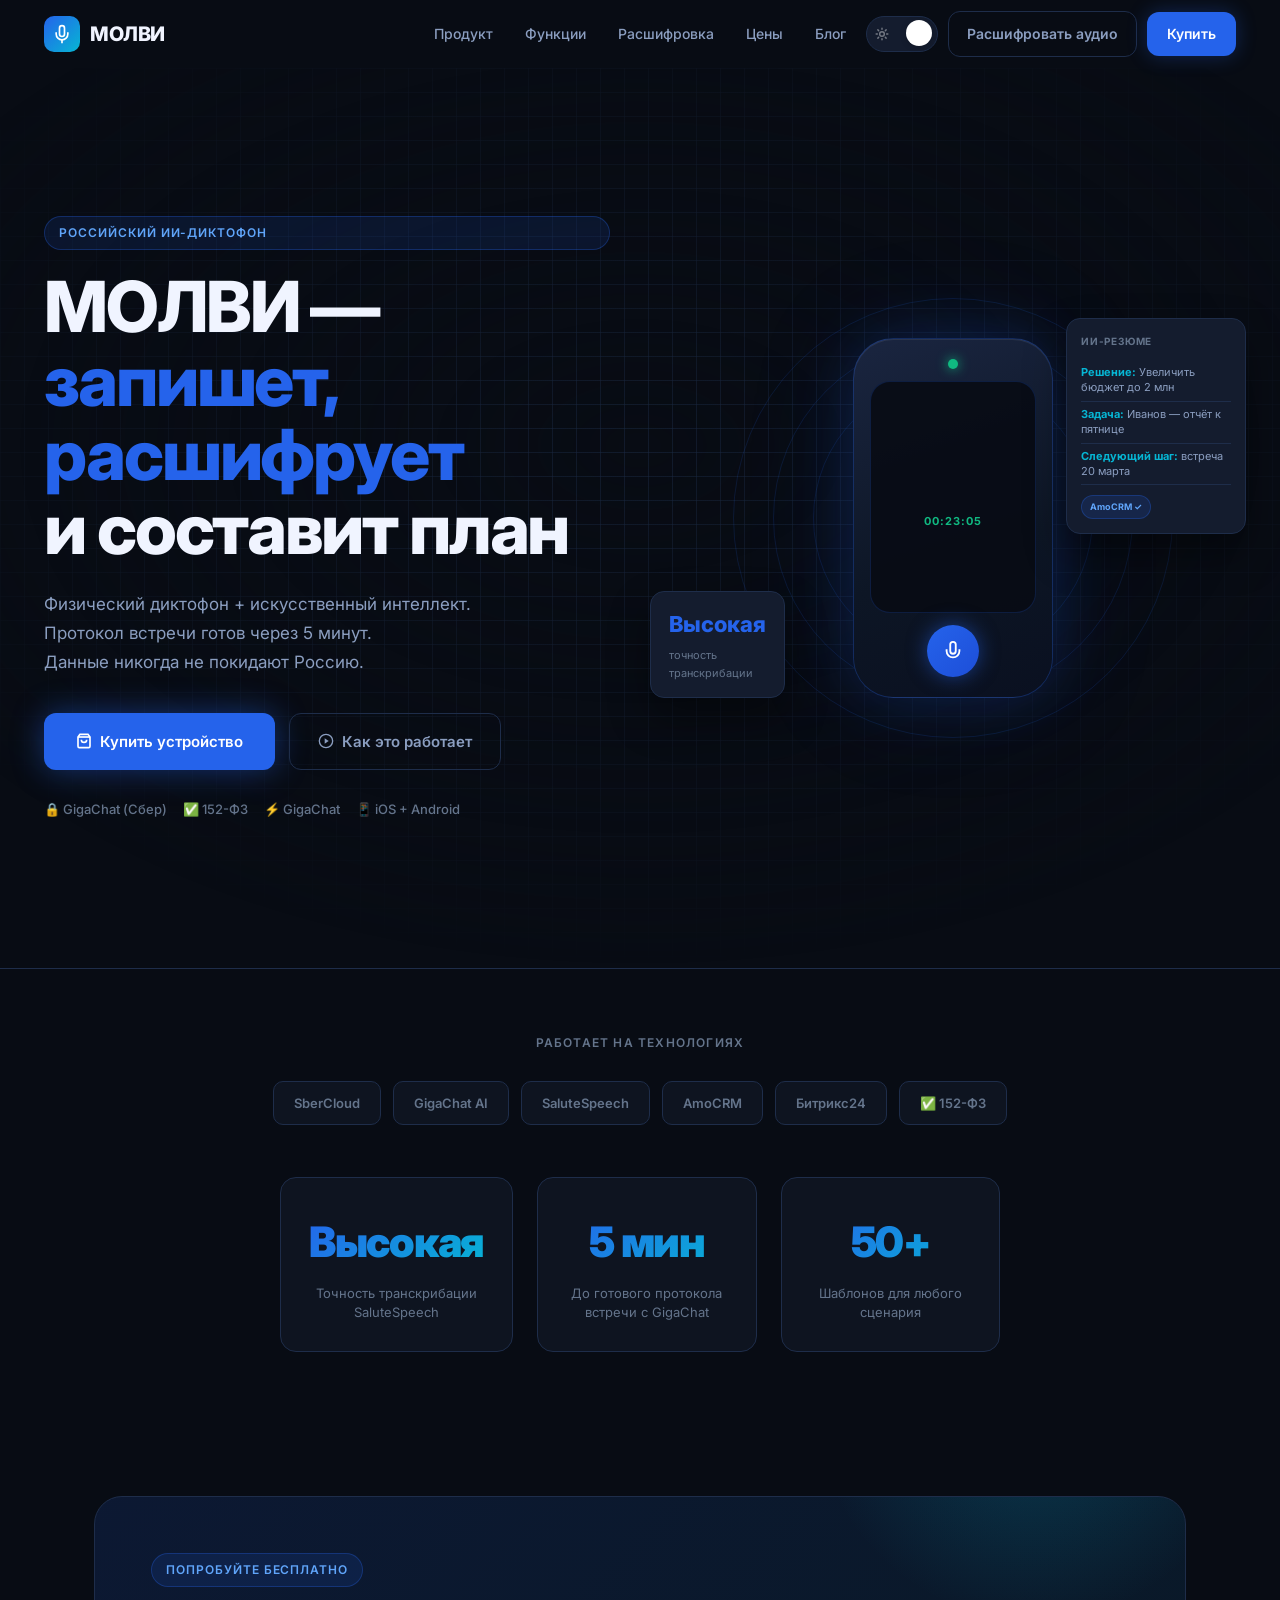
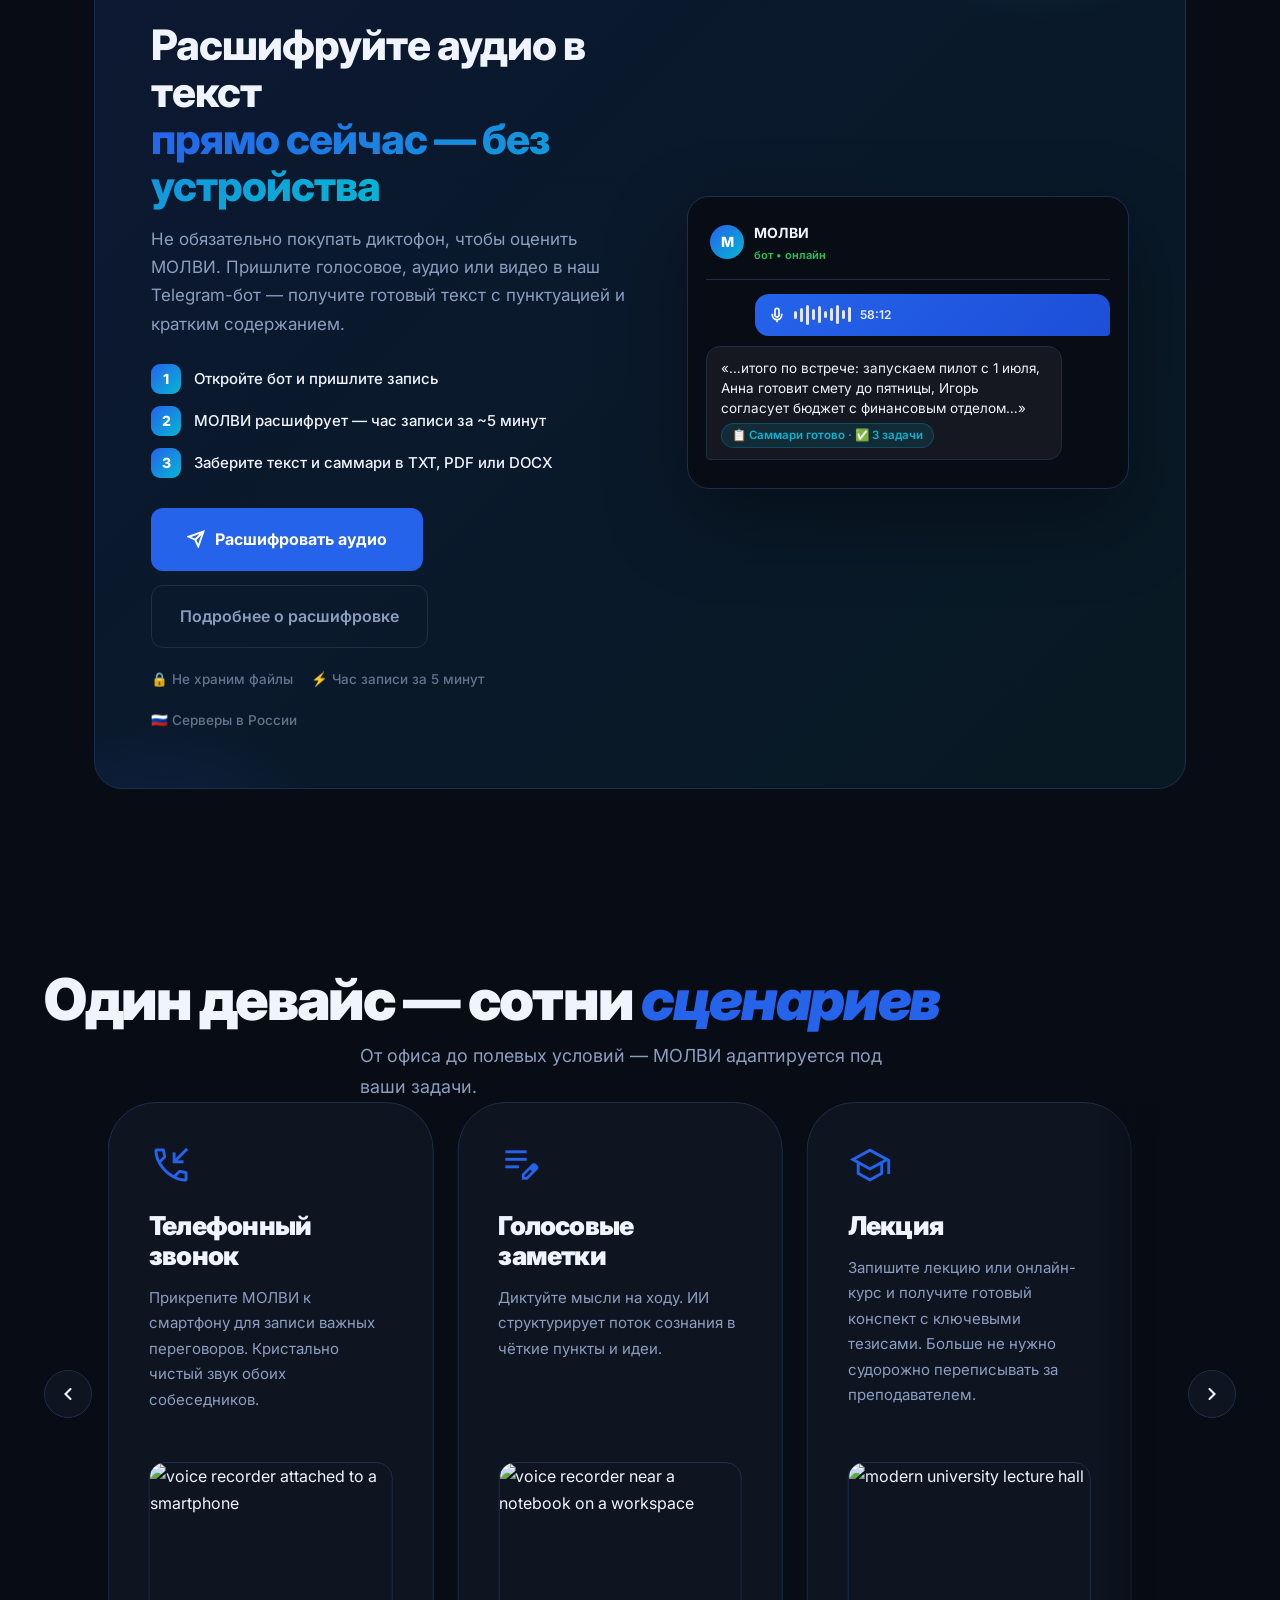
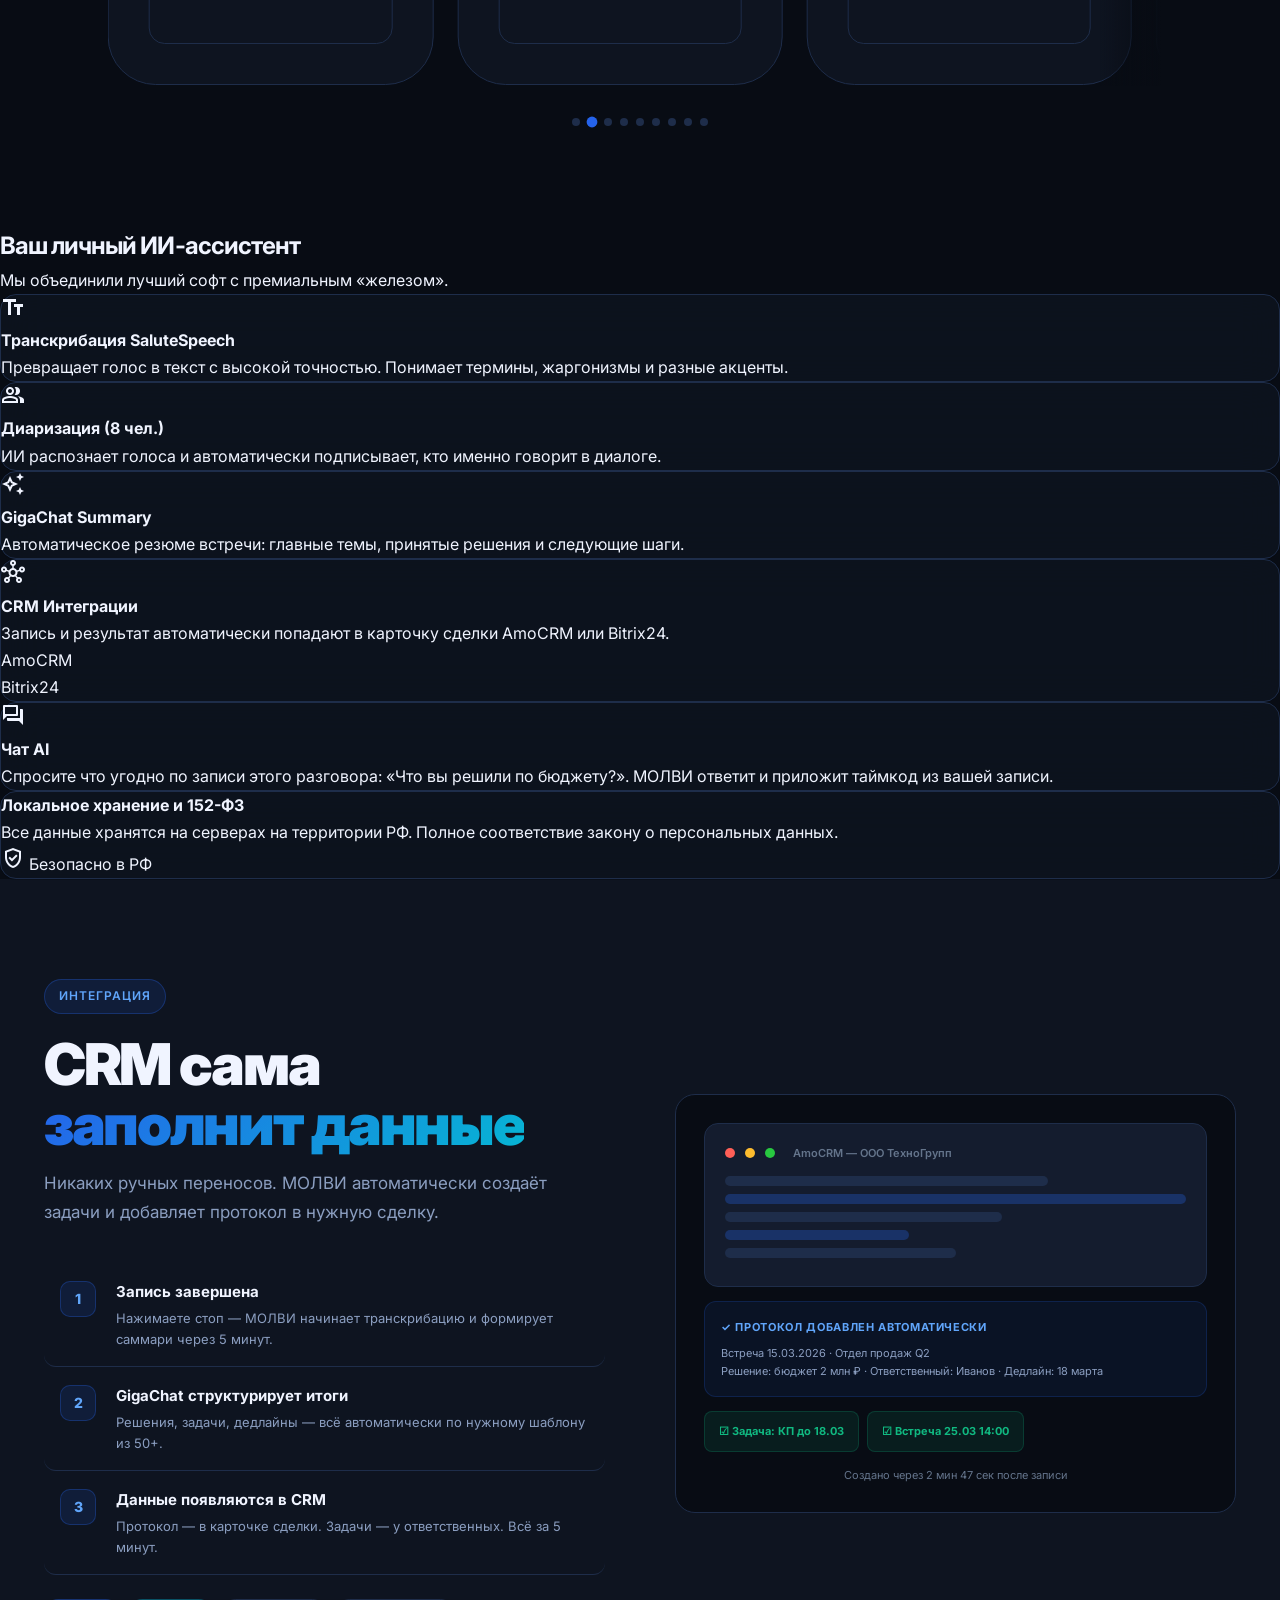
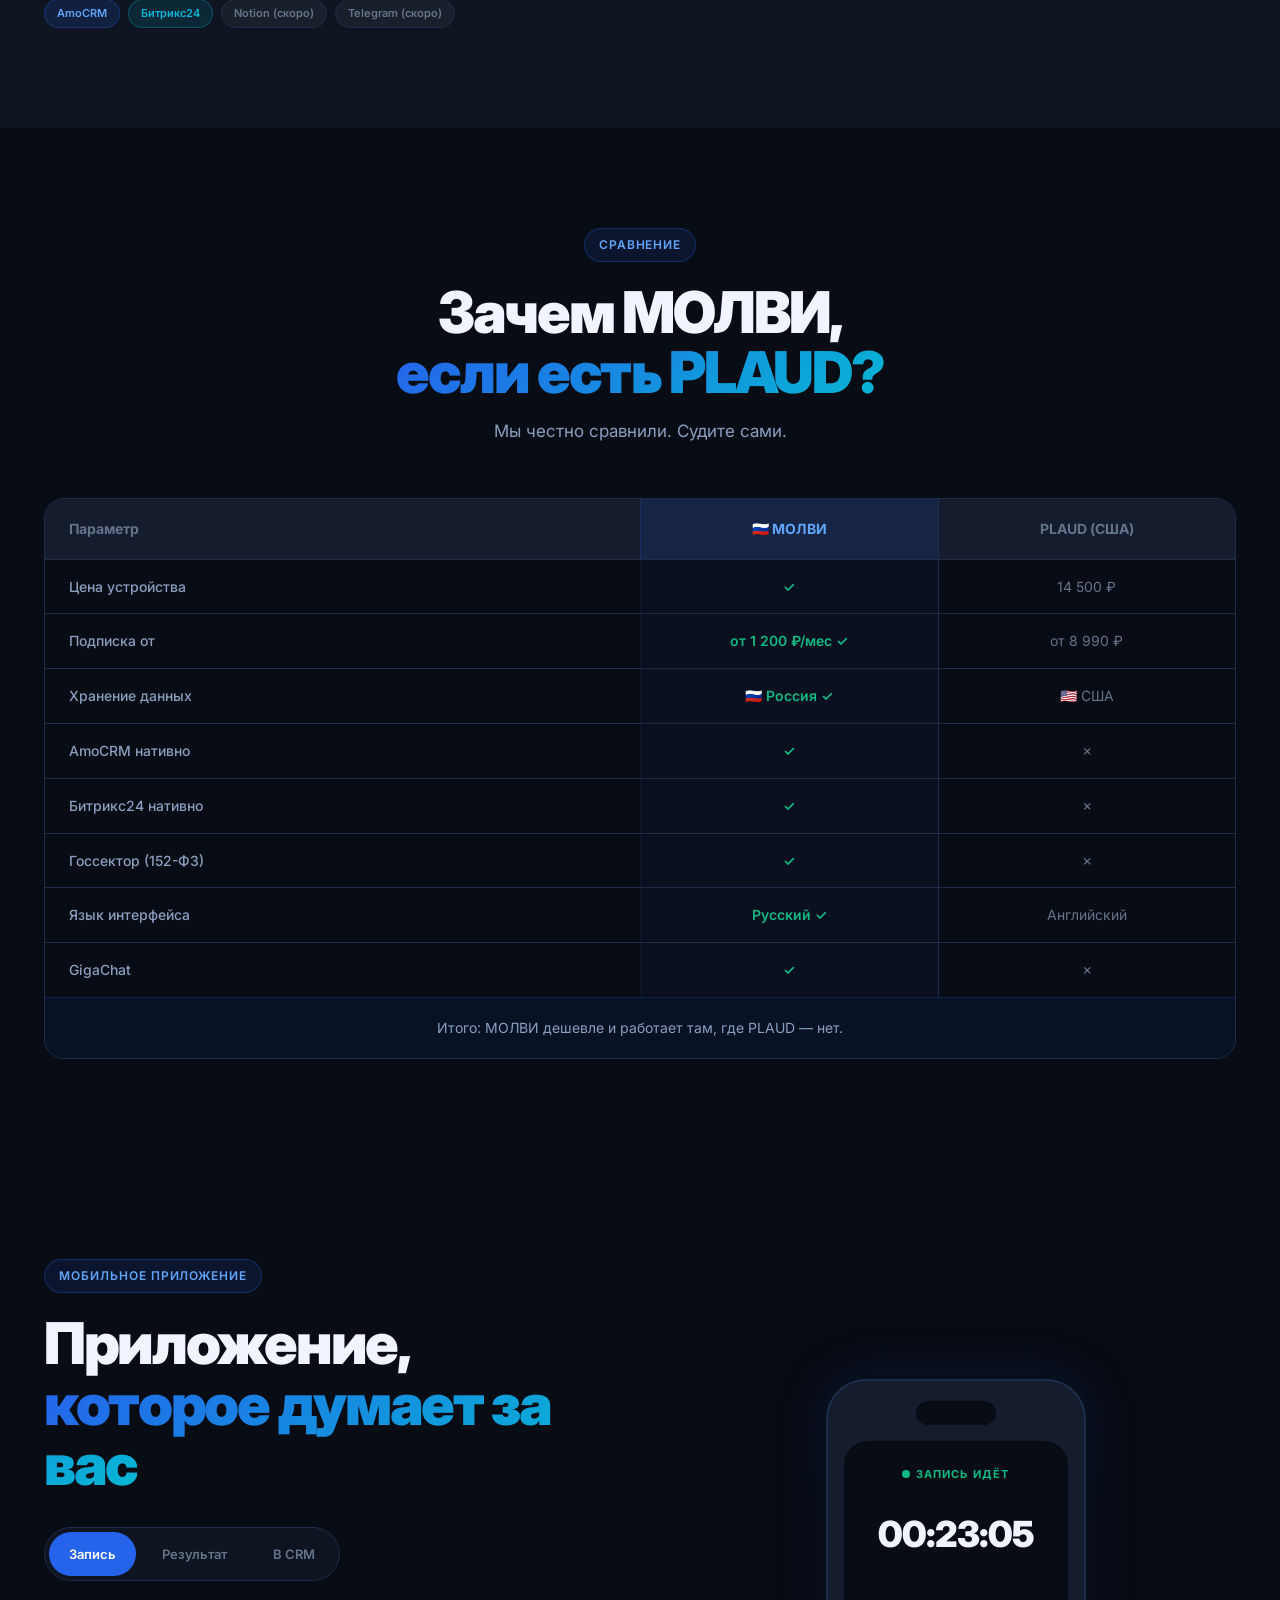
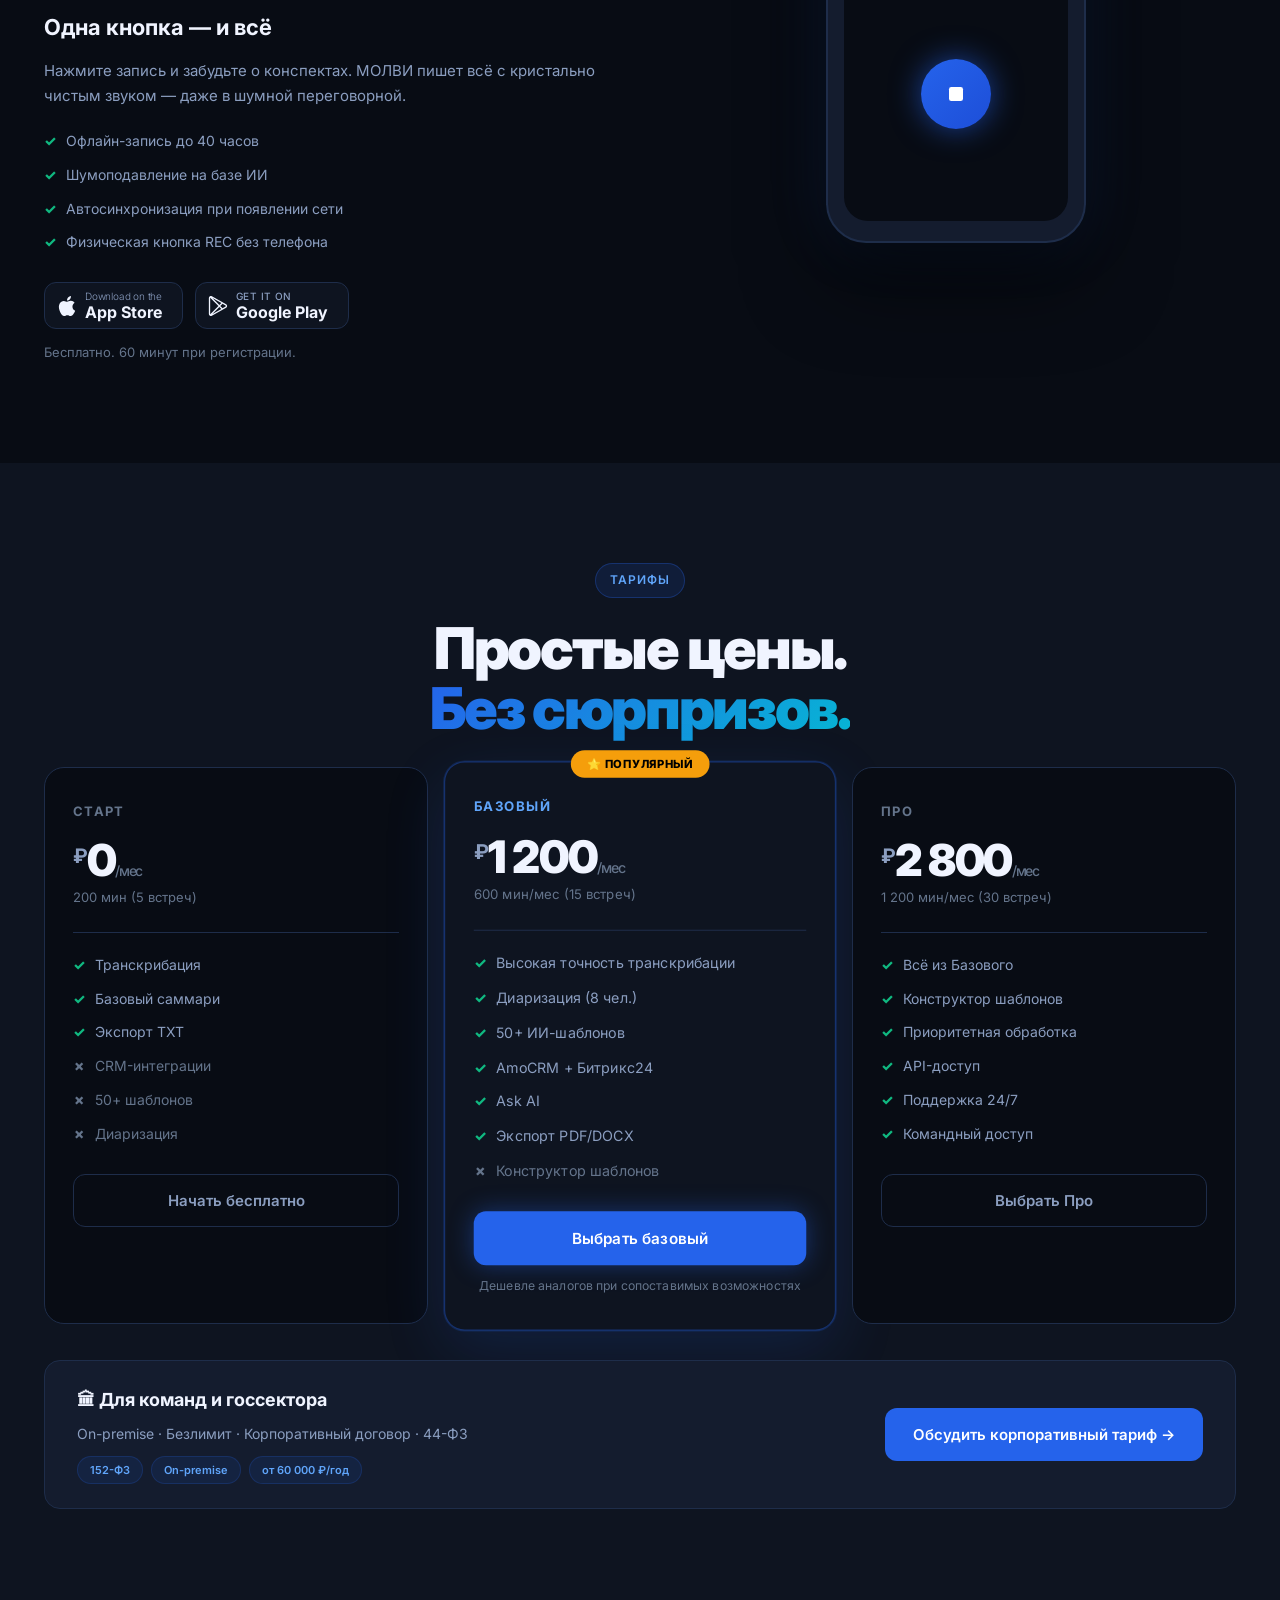
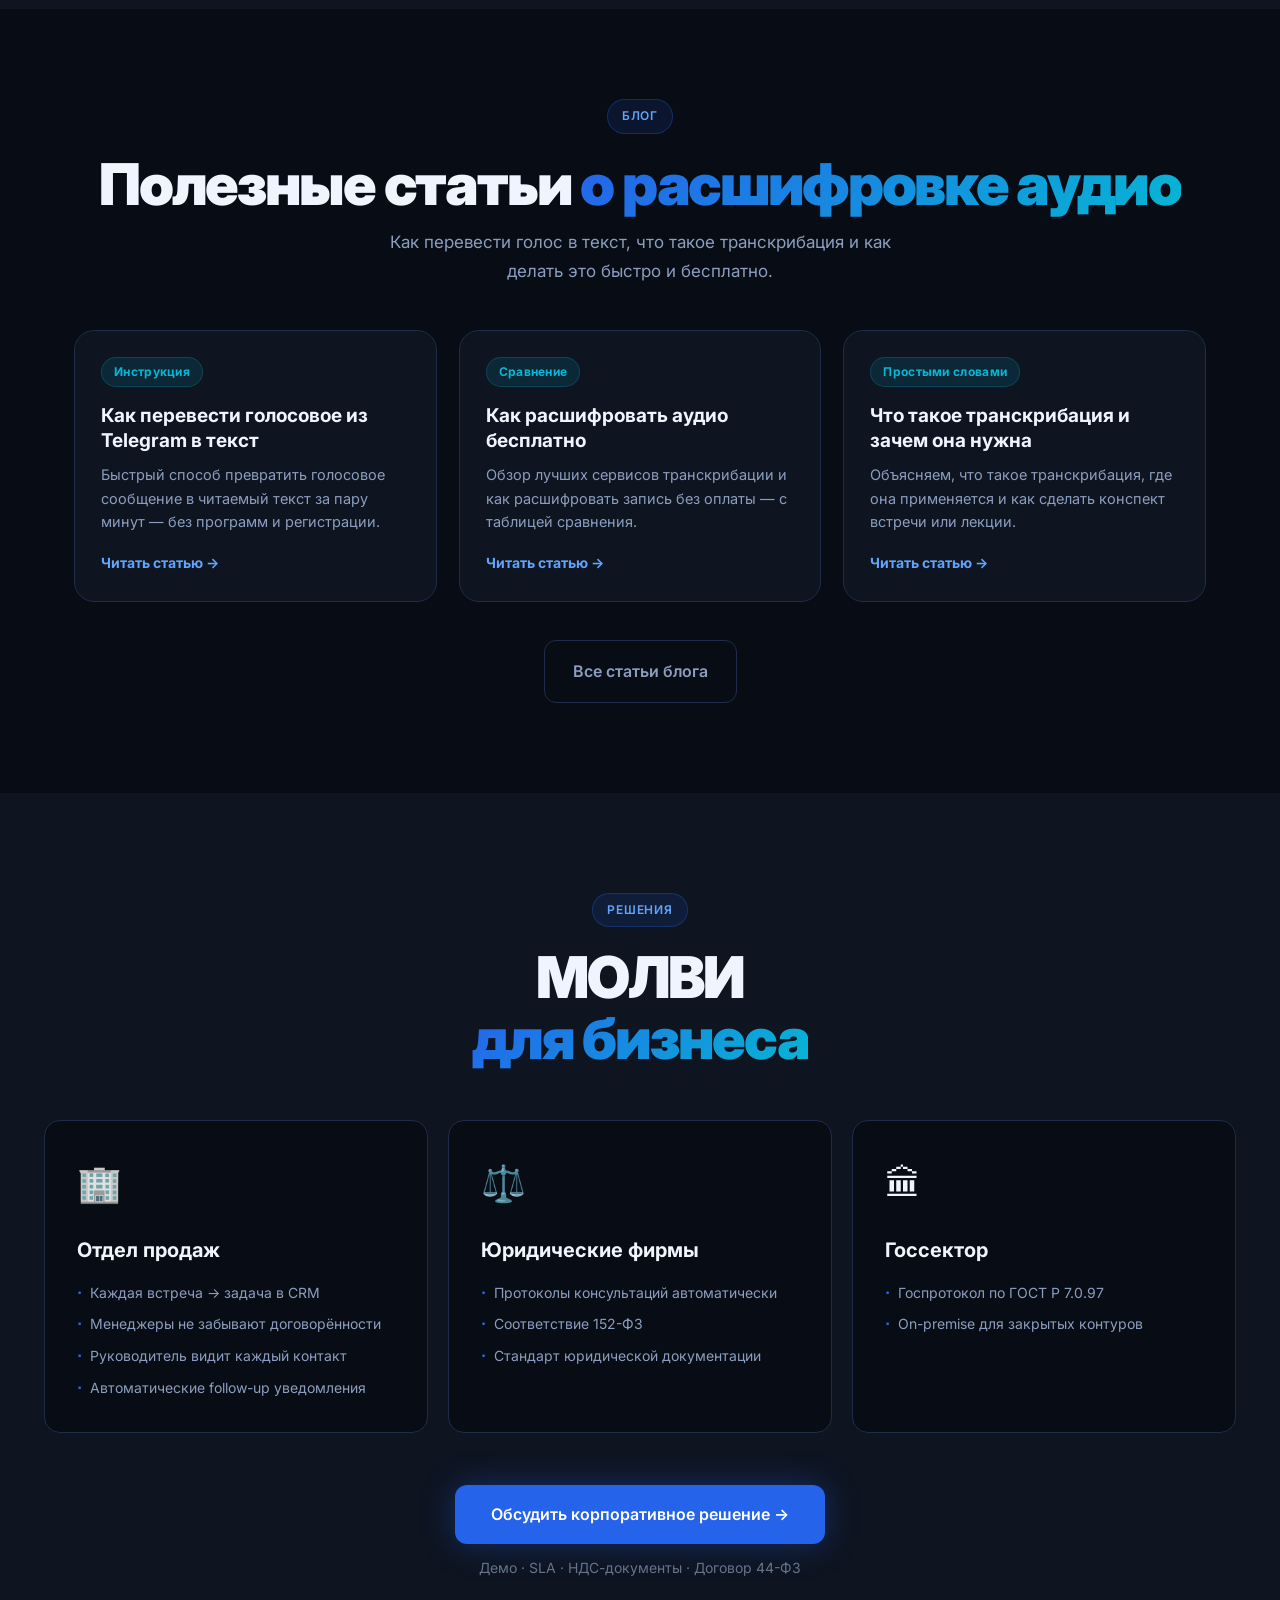
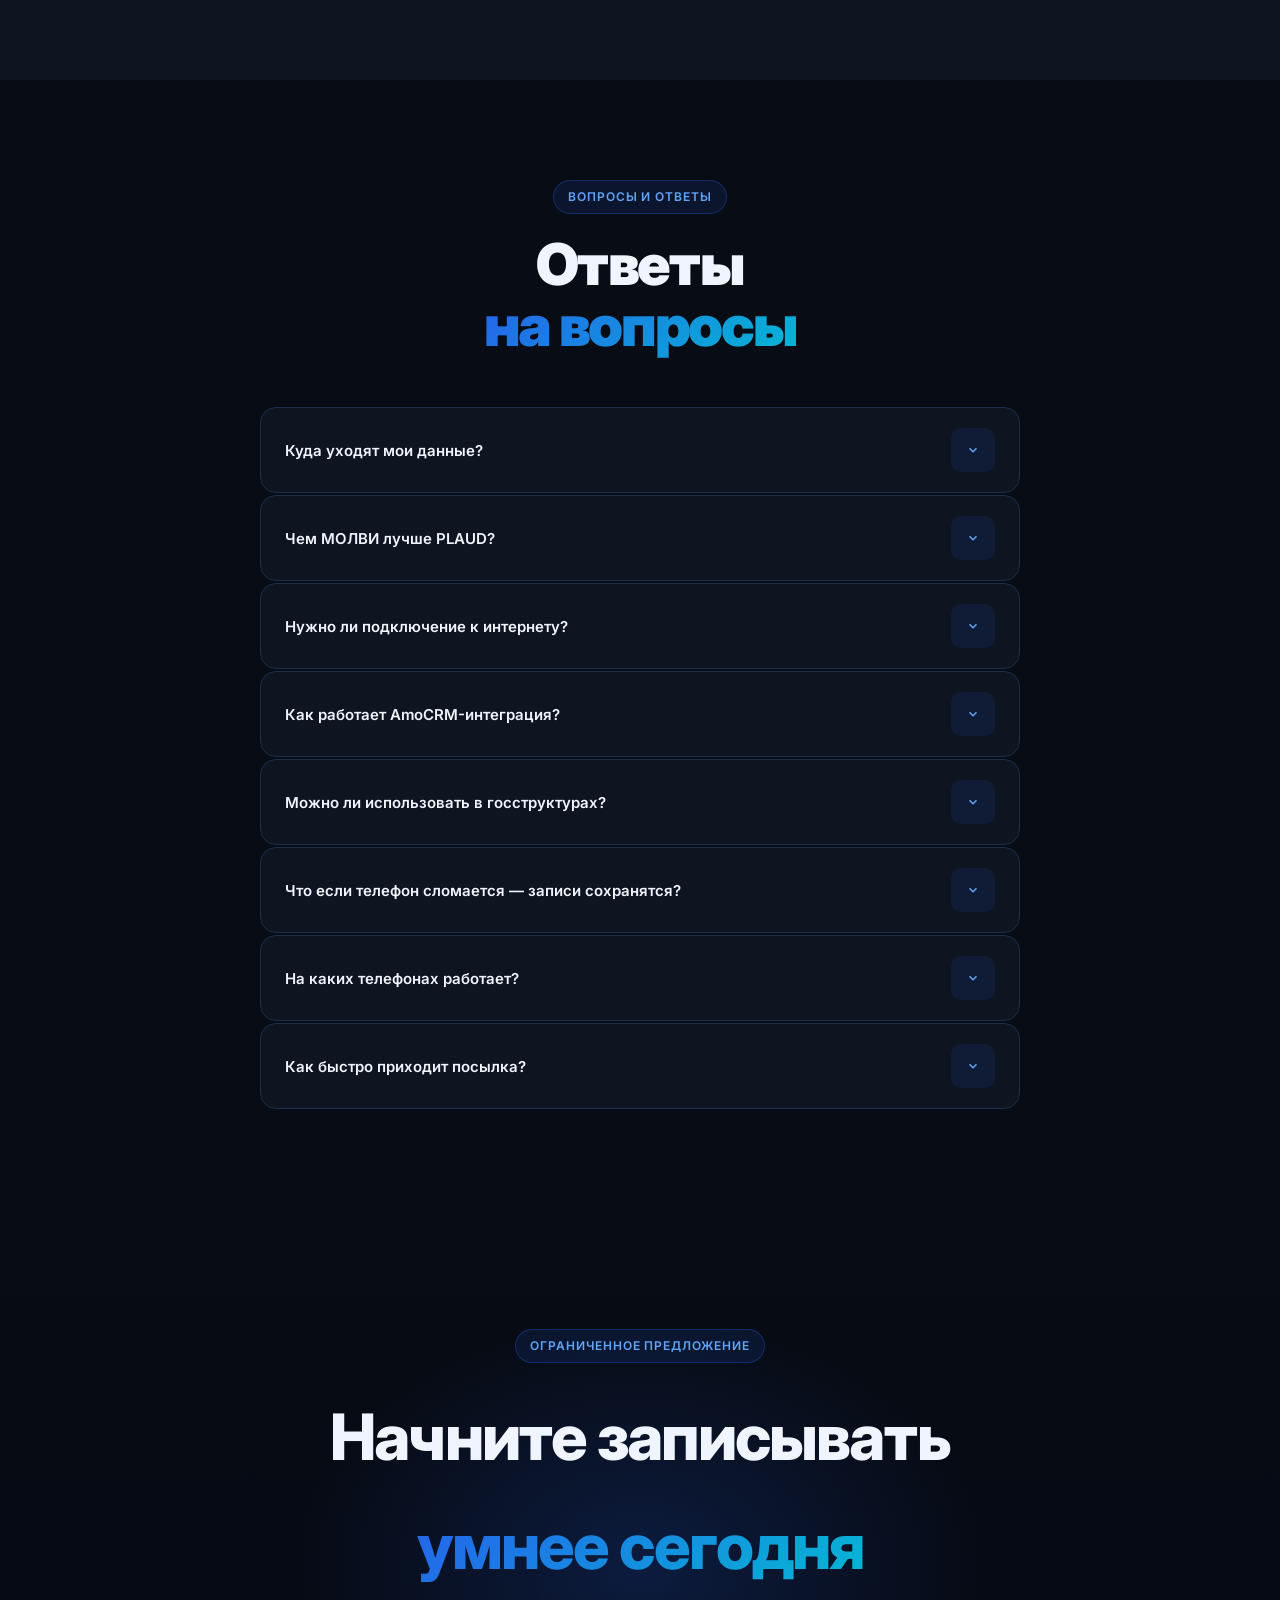
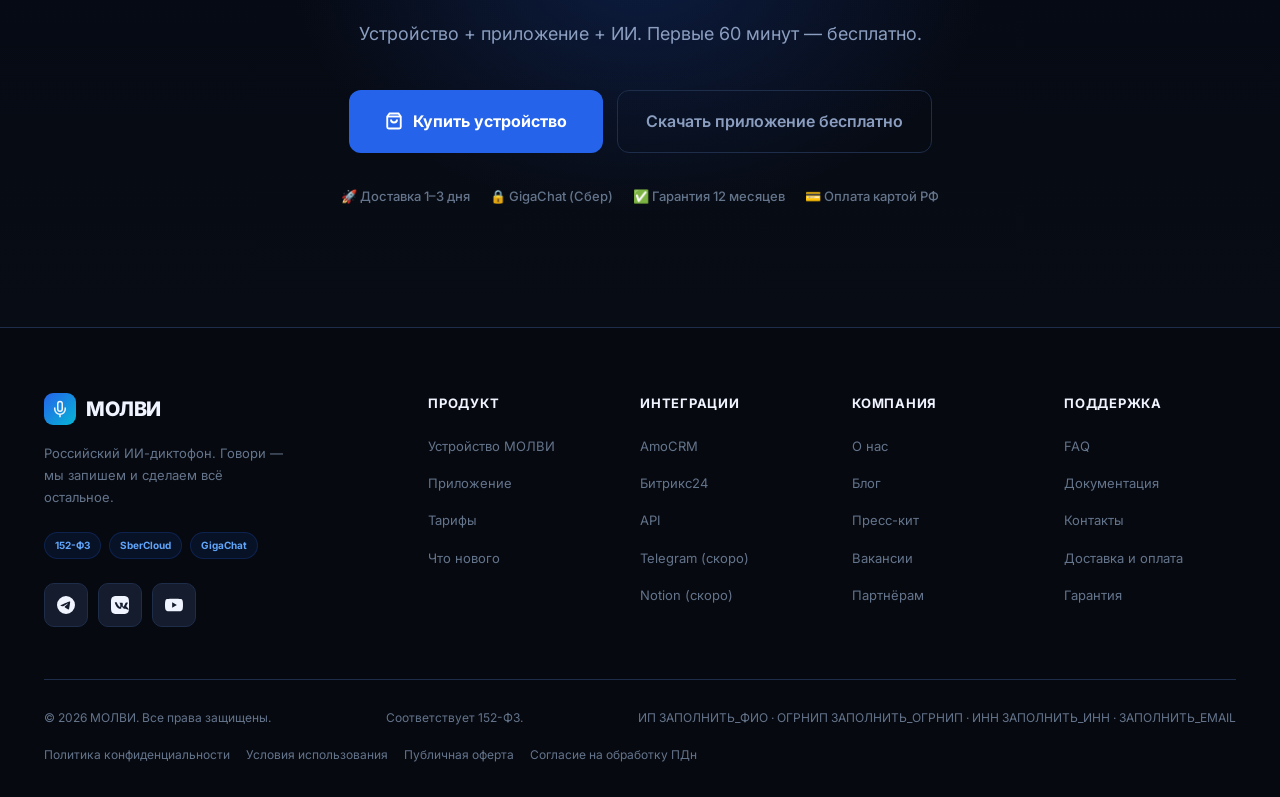
==== commit 8dff2fd7: "feat(attribution): чтение start-payload и first-touch запись источника /start-payload нигде не читал" ====
--- a/site/index.html
+++ b/site/index.html
@@ -1929,10 +1929,10 @@
         </span>
       </label>
 
-      <a href="https://t.me/molviai_bot" class="btn-secondary nav-transcribe-btn" target="_blank" rel="noopener">
+      <a href="https://t.me/molviai_bot?start=s_web-m_hdr" class="btn-secondary nav-transcribe-btn" target="_blank" rel="noopener">
         Расшифровать аудио
       </a>
-      <a href="https://t.me/molviai_bot" class="btn-primary nav-buy-btn" target="_blank" rel="noopener">
+      <a href="https://t.me/molviai_bot?start=s_web-m_hdr" class="btn-primary nav-buy-btn" target="_blank" rel="noopener">
         Купить
       </a>
       <button class="nav-mobile-btn" id="mobileMenuBtn" aria-label="Открыть меню" aria-expanded="false" aria-controls="mobileDrawer">
@@ -1976,10 +1976,10 @@
     </label>
   </div>
   <div class="drawer-cta-wrap">
-    <a href="https://t.me/molviai_bot" class="btn-secondary drawer-buy-btn" target="_blank" rel="noopener" onclick="closeMobileMenu()">
+    <a href="https://t.me/molviai_bot?start=s_web-m_hdr" class="btn-secondary drawer-buy-btn" target="_blank" rel="noopener" onclick="closeMobileMenu()">
       Расшифровать аудио
     </a>
-    <a href="https://t.me/molviai_bot" class="btn-primary drawer-buy-btn" target="_blank" rel="noopener" onclick="closeMobileMenu()">
+    <a href="https://t.me/molviai_bot?start=s_web-m_hdr" class="btn-primary drawer-buy-btn" target="_blank" rel="noopener" onclick="closeMobileMenu()">
       Купить
     </a>
   </div>
@@ -2005,7 +2005,7 @@
         Данные никогда не покидают Россию.
       </p>
       <div class="hero-ctas">
-        <a href="https://t.me/molviai_bot" class="btn-primary hero-cta-primary" target="_blank" rel="noopener">
+        <a href="https://t.me/molviai_bot?start=s_web-m_hdr" class="btn-primary hero-cta-primary" target="_blank" rel="noopener">
           <svg width="16" height="16" viewBox="0 0 24 24" fill="none" stroke="currentColor" stroke-width="2.5"><path d="M6 2L3 6v14a2 2 0 0 0 2 2h14a2 2 0 0 0 2-2V6l-3-4z"/><line x1="3" y1="6" x2="21" y2="6"/><path d="M16 10a4 4 0 0 1-8 0"/></svg>
           Купить устройство
         </a>
@@ -2163,7 +2163,7 @@
           <div class="tt-step"><span class="n">3</span> Заберите текст и саммари в TXT, PDF или DOCX</div>
         </div>
         <div class="tt-ctas">
-          <a href="https://t.me/molviai_bot" class="btn-primary-lg" target="_blank" rel="noopener">
+          <a href="https://t.me/molviai_bot?start=s_web-m_hdr" class="btn-primary-lg" target="_blank" rel="noopener">
             <svg width="18" height="18" viewBox="0 0 24 24" fill="none" stroke="currentColor" stroke-width="2.5"><path d="M22 2 11 13"/><path d="M22 2 15 22l-4-9-9-4z"/></svg>
             Расшифровать аудио
           </a>
@@ -2636,7 +2636,7 @@
           <li class="price-feature no">50+ шаблонов</li>
           <li class="price-feature no">Диаризация</li>
         </ul>
-        <a href="#" class="btn-secondary price-card-cta">Начать бесплатно</a>
+        <a href="https://t.me/molviai_bot?start=s_web-m_price" class="btn-secondary price-card-cta">Начать бесплатно</a>
       </div>
       <!-- Base (popular) -->
       <div class="price-card popular">
@@ -2654,7 +2654,7 @@
           <li class="price-feature yes">Экспорт PDF/DOCX</li>
           <li class="price-feature no">Конструктор шаблонов</li>
         </ul>
-        <a href="#" class="btn-primary price-card-cta popular-shadow">Выбрать базовый</a>
+        <a href="https://t.me/molviai_bot?start=s_web-m_price" class="btn-primary price-card-cta popular-shadow">Выбрать базовый</a>
         <p class="price-compare">Дешевле аналогов при сопоставимых возможностях</p>
       </div>
       <!-- Pro -->
@@ -2671,7 +2671,7 @@
           <li class="price-feature yes">Поддержка 24/7</li>
           <li class="price-feature yes">Командный доступ</li>
         </ul>
-        <a href="#" class="btn-secondary price-card-cta">Выбрать Про</a>
+        <a href="https://t.me/molviai_bot?start=s_web-m_price" class="btn-secondary price-card-cta">Выбрать Про</a>
       </div>
     </div>
 
@@ -2685,7 +2685,7 @@
           <span class="enterprise-tag">от 60 000 ₽/год</span>
         </div>
       </div>
-      <a href="#" class="btn-primary enterprise-cta">Обсудить корпоративный тариф →</a>
+      <a href="https://t.me/molviai_bot?start=s_web-m_price" class="btn-primary enterprise-cta">Обсудить корпоративный тариф →</a>
     </div>
   </div>
 </section>
@@ -2814,7 +2814,7 @@
       <h1 class="final-cta-title">Начните записывать<br><span class="gradient-text">умнее сегодня</span></h1>
       <p class="final-cta-sub">Устройство + приложение + ИИ. Первые 60 минут — бесплатно.</p>
       <div class="final-cta-btns">
-        <a href="https://t.me/molviai_bot" class="btn-primary-lg" target="_blank" rel="noopener">
+        <a href="https://t.me/molviai_bot?start=s_web-m_ftr" class="btn-primary-lg" target="_blank" rel="noopener">
           <svg width="18" height="18" viewBox="0 0 24 24" fill="none" stroke="currentColor" stroke-width="2.5"><path d="M6 2L3 6v14a2 2 0 0 0 2 2h14a2 2 0 0 0 2-2V6l-3-4z"/><line x1="3" y1="6" x2="21" y2="6"/><path d="M16 10a4 4 0 0 1-8 0"/></svg>
           Купить устройство
         </a>
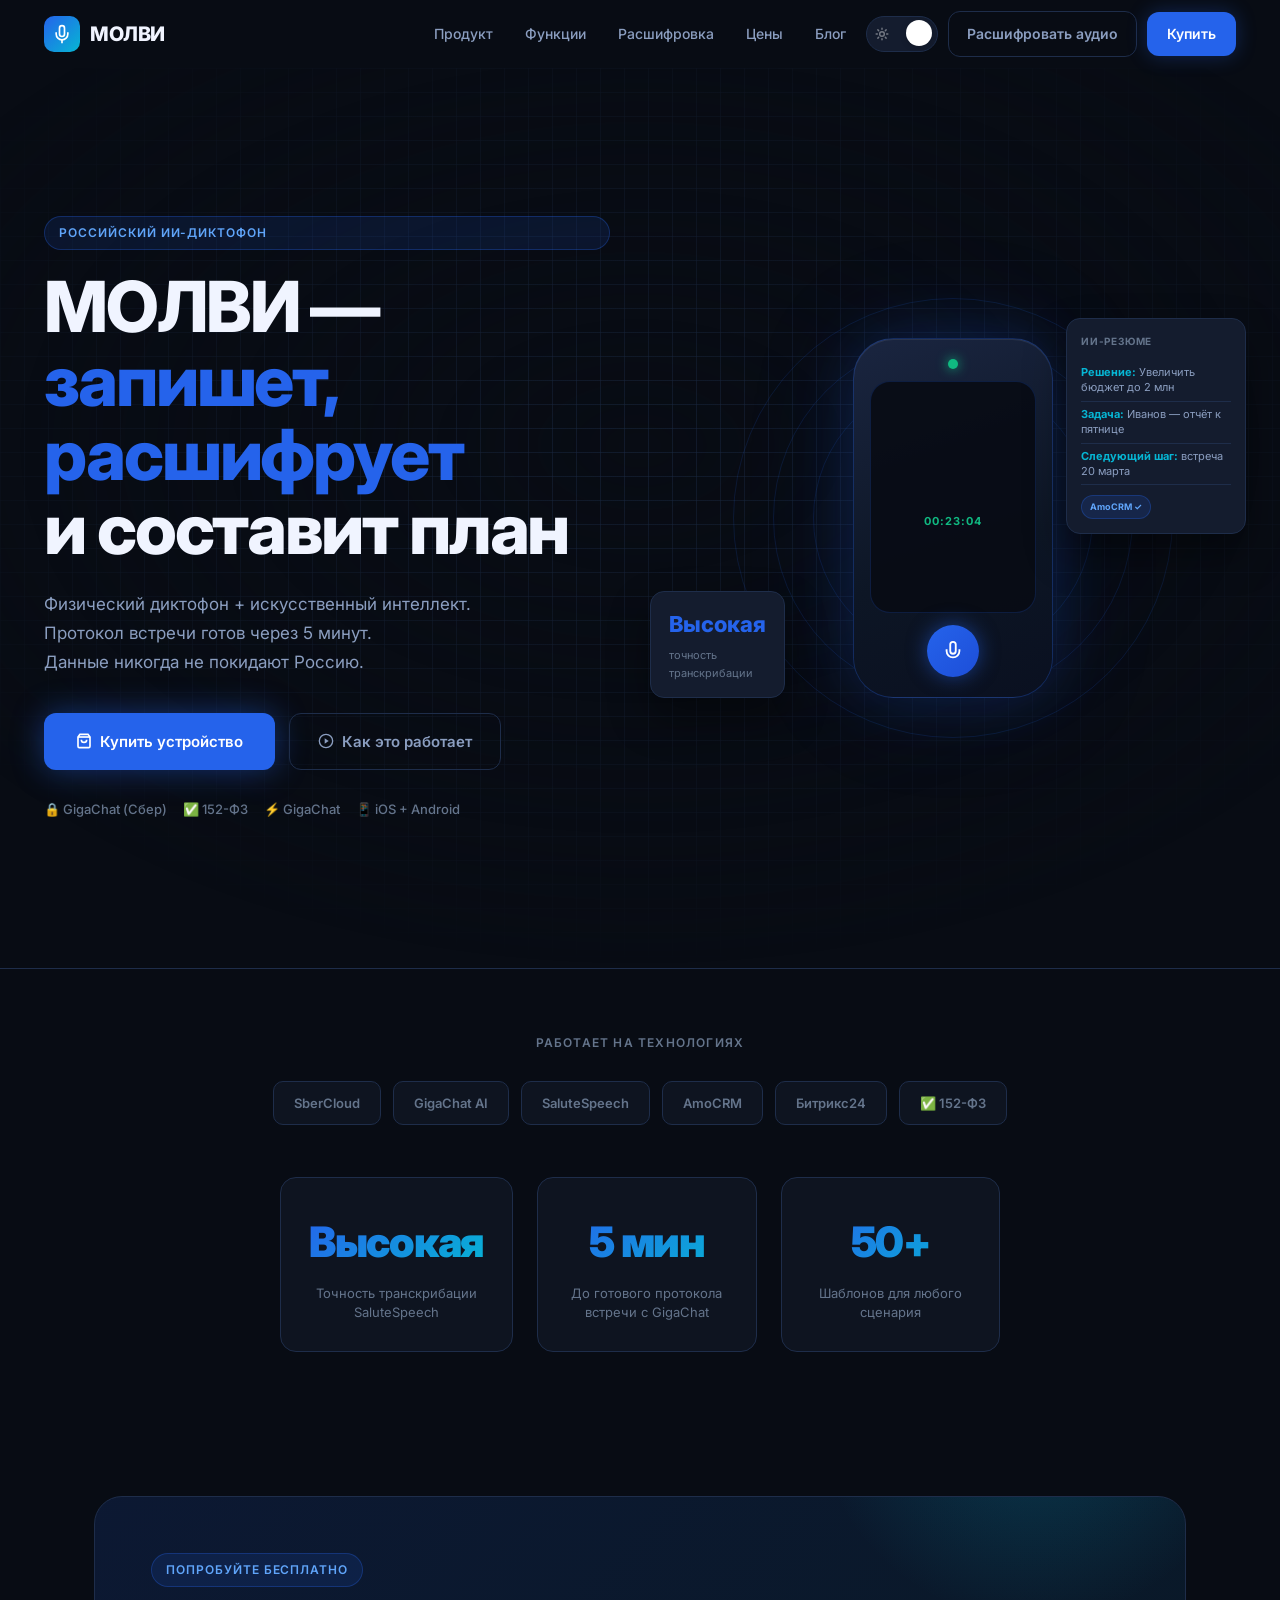
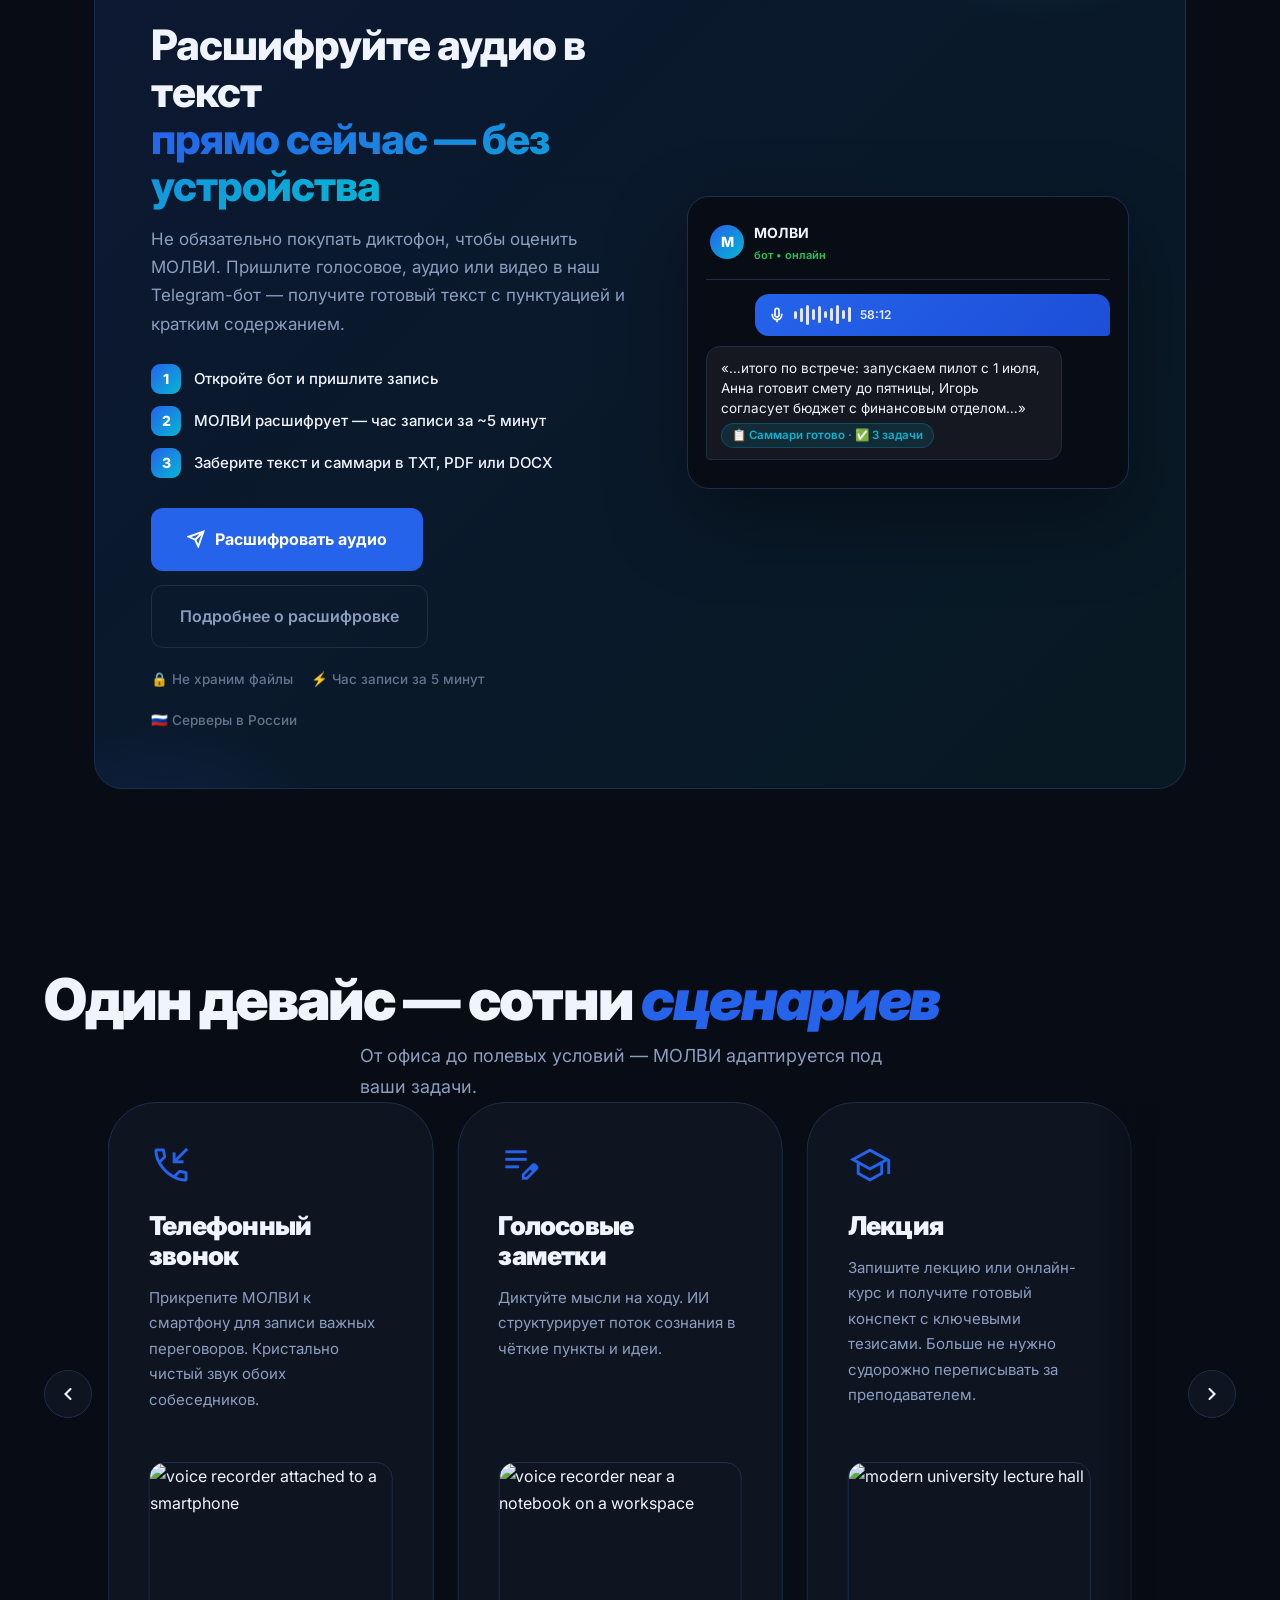
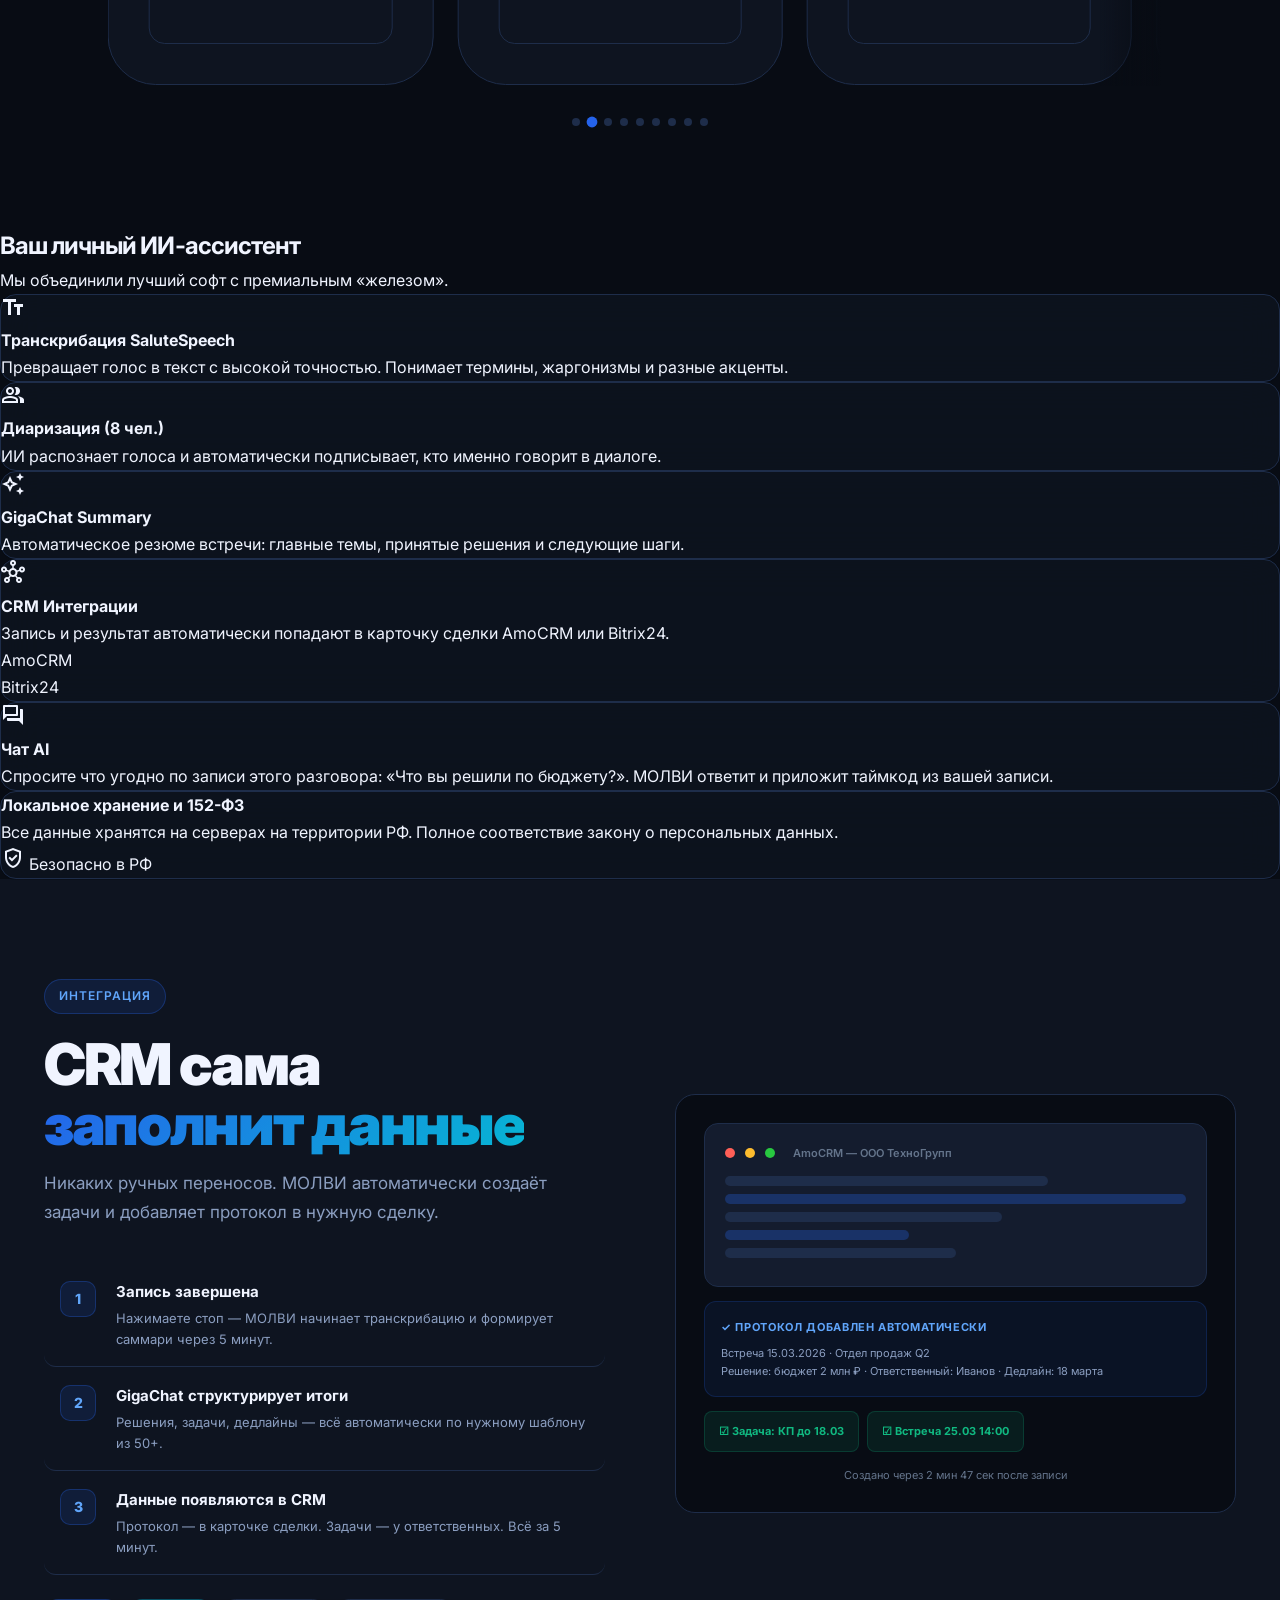
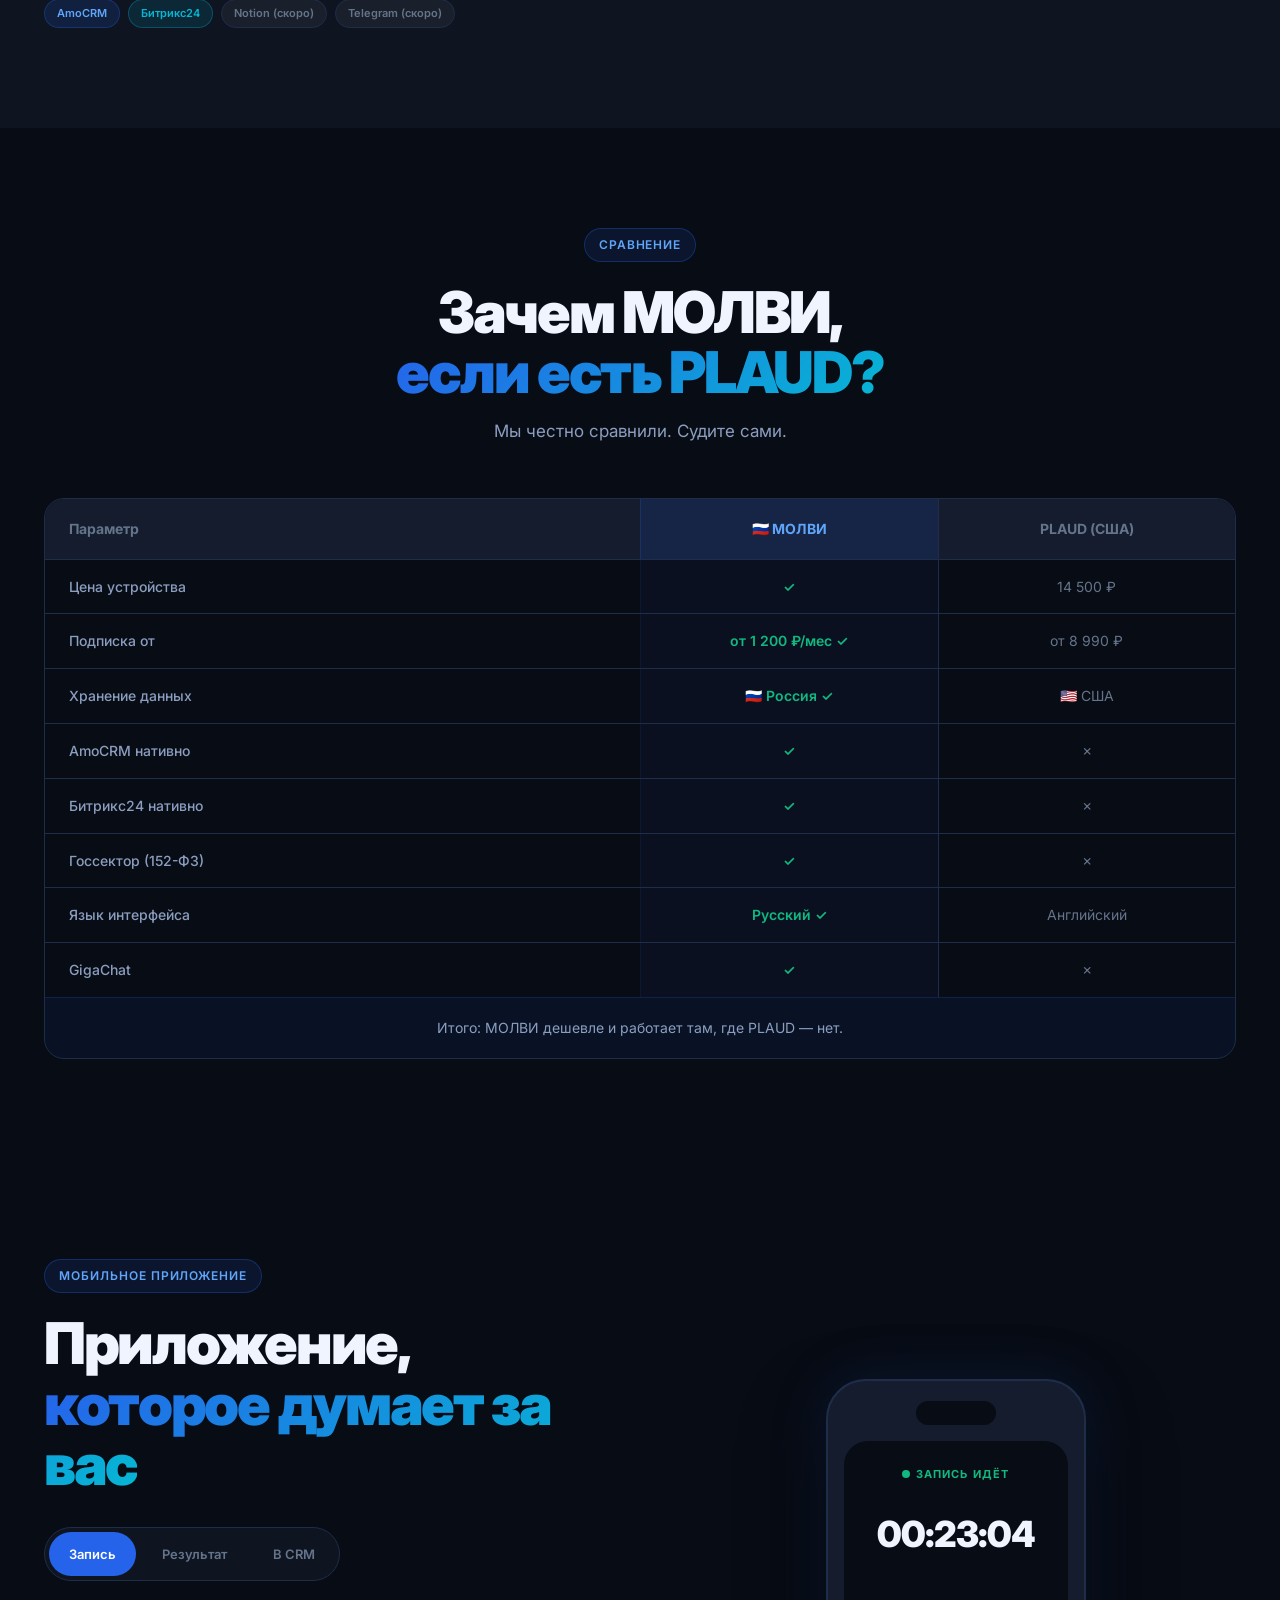
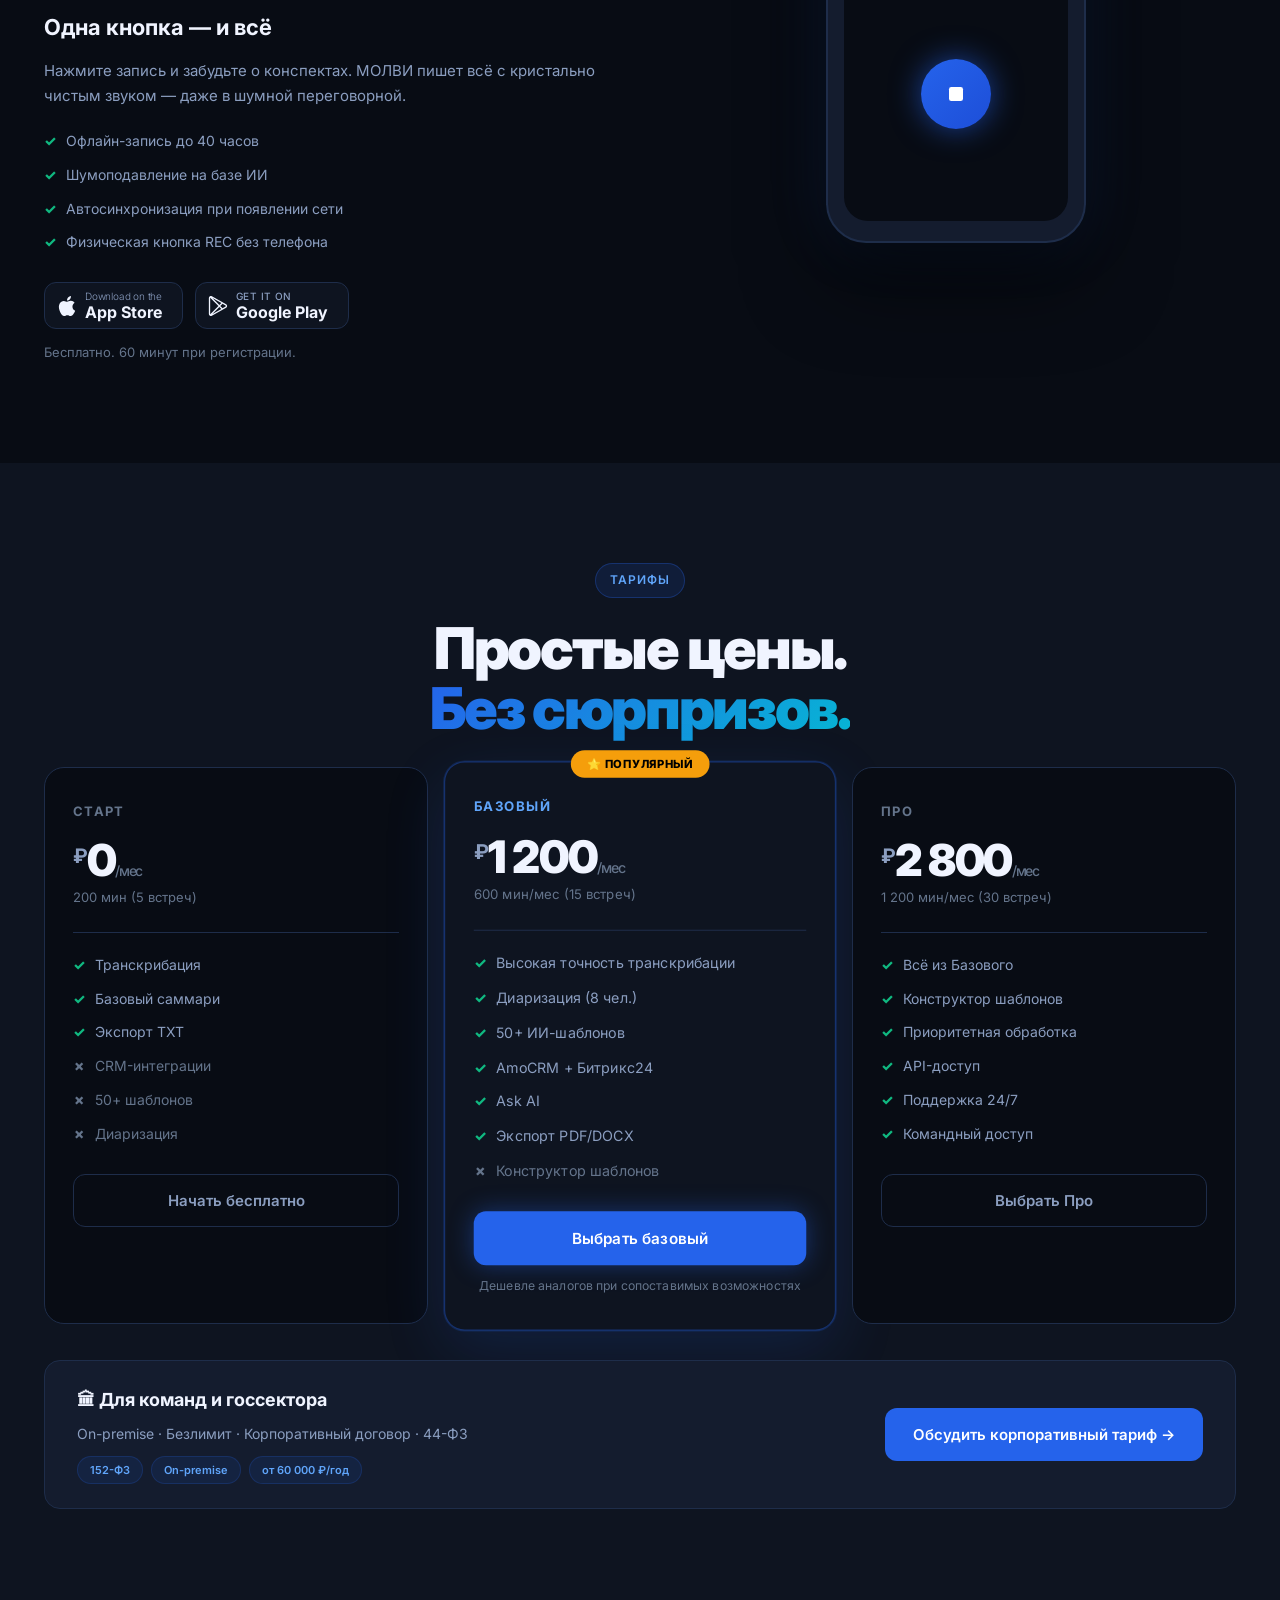
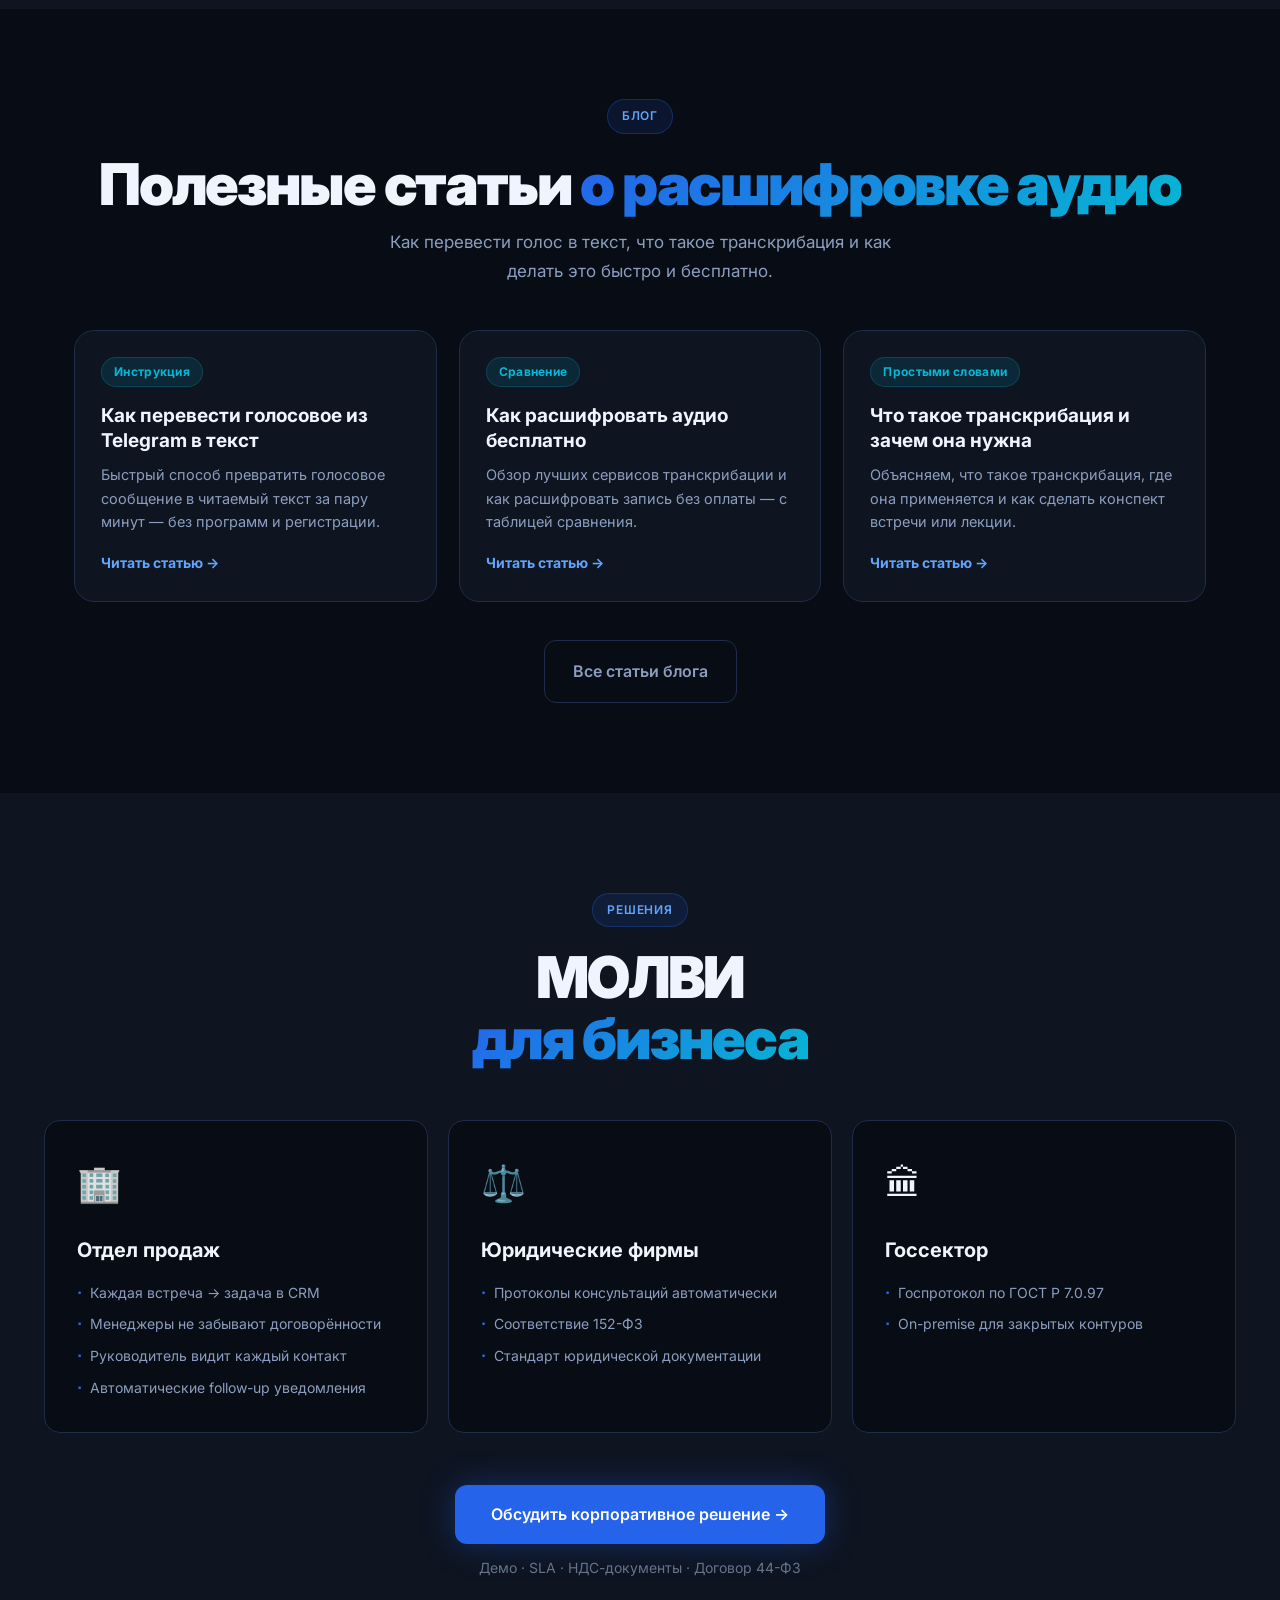
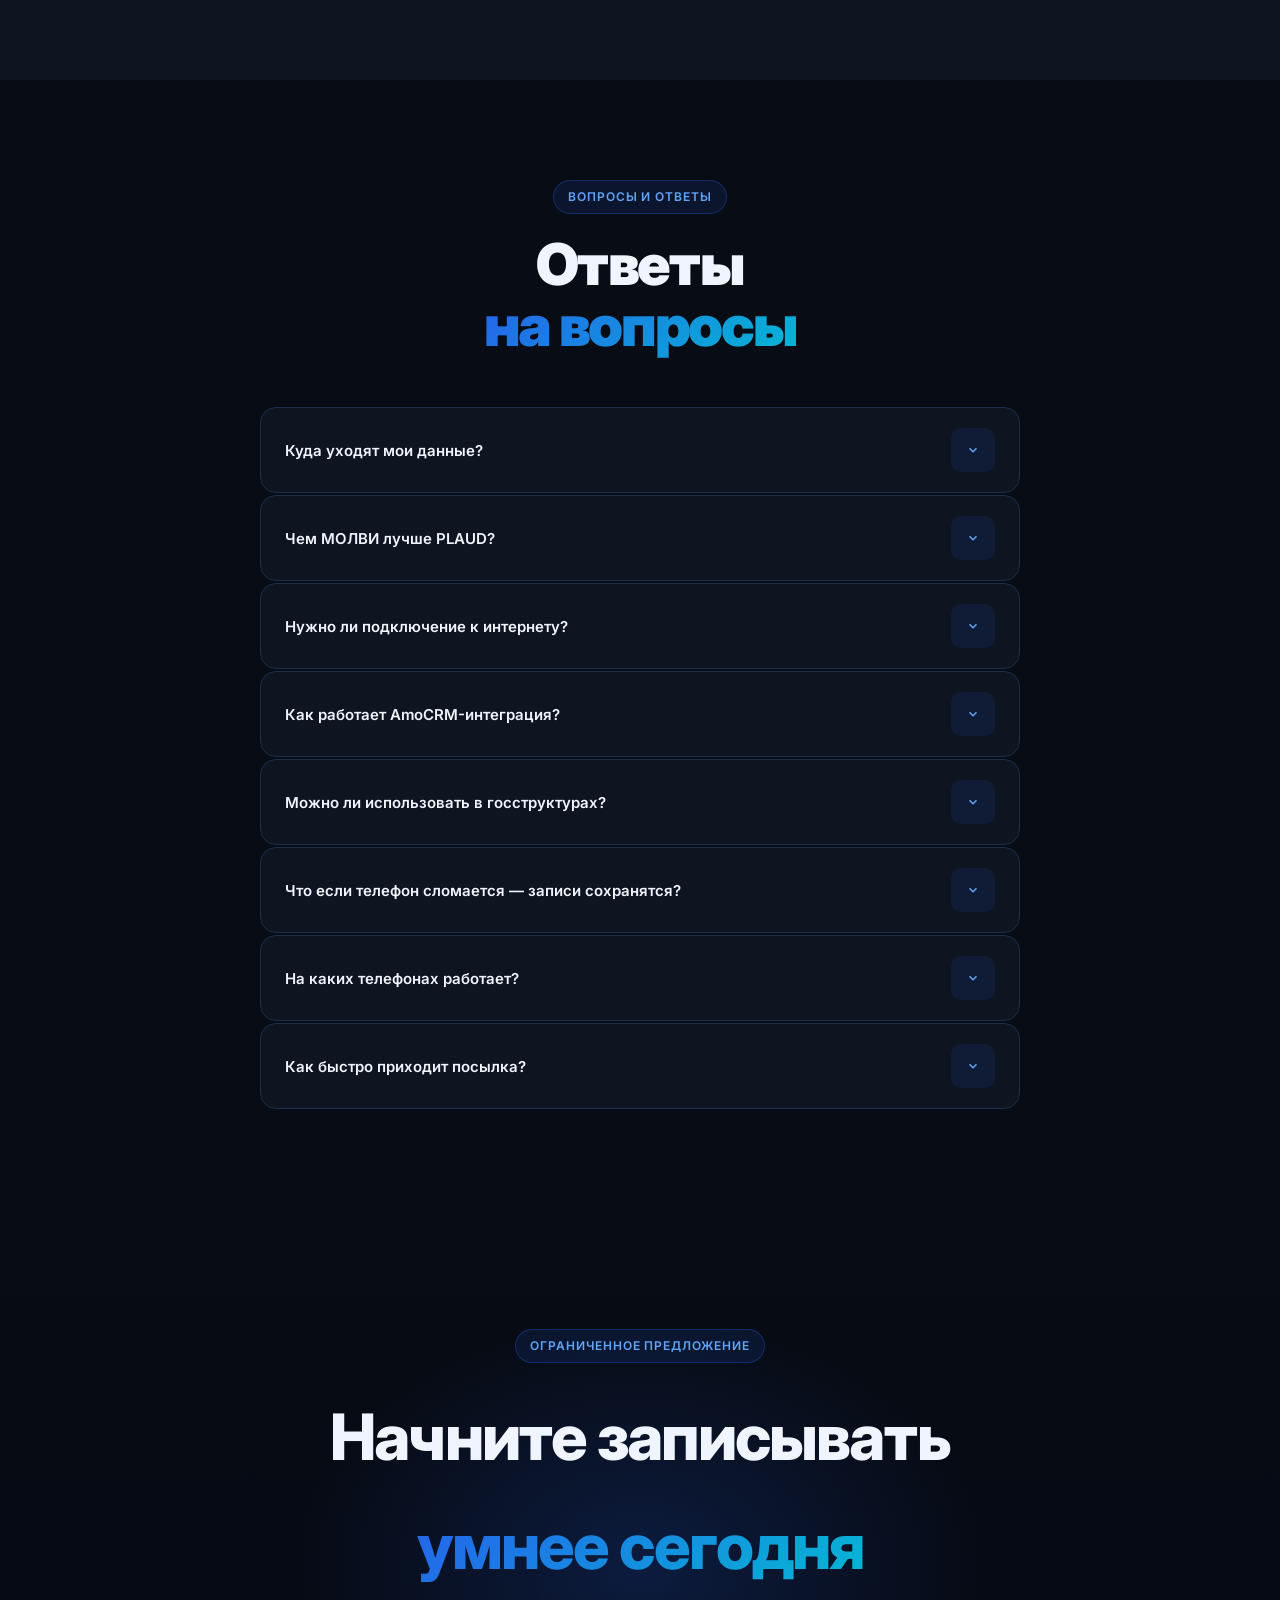
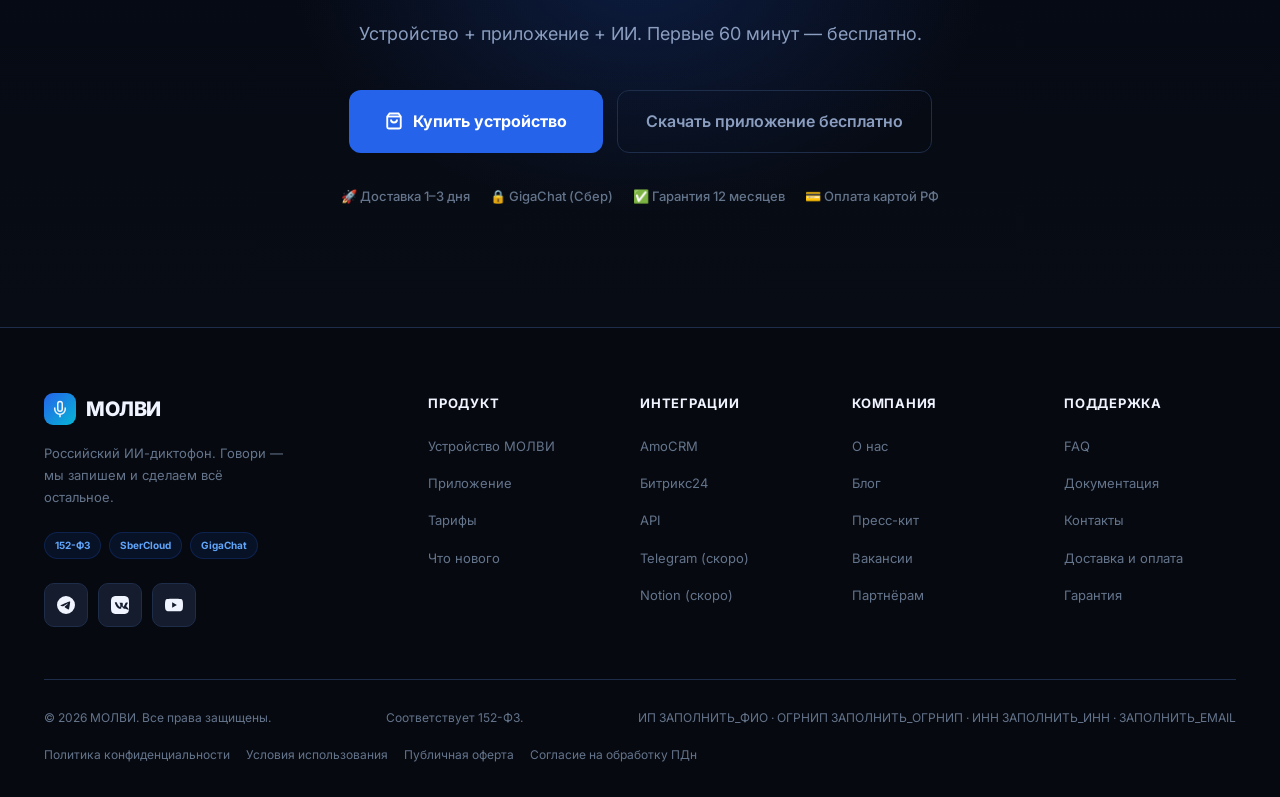
==== commit 8d61127e: "feat(site): Яндекс.Метрика на все 10 страниц Начало PR-11: счётчик заведён владельцем (номер 1122321" ====
--- a/site/index.html
+++ b/site/index.html
@@ -1894,6 +1894,19 @@
 </style>
 
 <link rel="icon" type="image/svg+xml" href="/favicon.svg">
+<!-- Yandex.Metrika counter -->
+<script type="text/javascript">
+    (function(m,e,t,r,i,k,a){
+        m[i]=m[i]||function(){(m[i].a=m[i].a||[]).push(arguments)};
+        m[i].l=1*new Date();
+        for (var j = 0; j < document.scripts.length; j++) {if (document.scripts[j].src === r) { return; }}
+        k=e.createElement(t),a=e.getElementsByTagName(t)[0],k.async=1,k.src=r,a.parentNode.insertBefore(k,a)
+    })(window, document,'script','https://mc.yandex.ru/metrika/tag.js?id=112232164', 'ym');
+
+    ym(112232164, 'init', {ssr:true, webvisor:true, clickmap:true, ecommerce:"dataLayer", referrer: document.referrer, url: location.href, accurateTrackBounce:true, trackLinks:true});
+</script>
+<noscript><div><img src="https://mc.yandex.ru/watch/112232164" style="position:absolute; left:-9999px;" alt="" /></div></noscript>
+<!-- /Yandex.Metrika counter -->
 </head>
 <body>
 
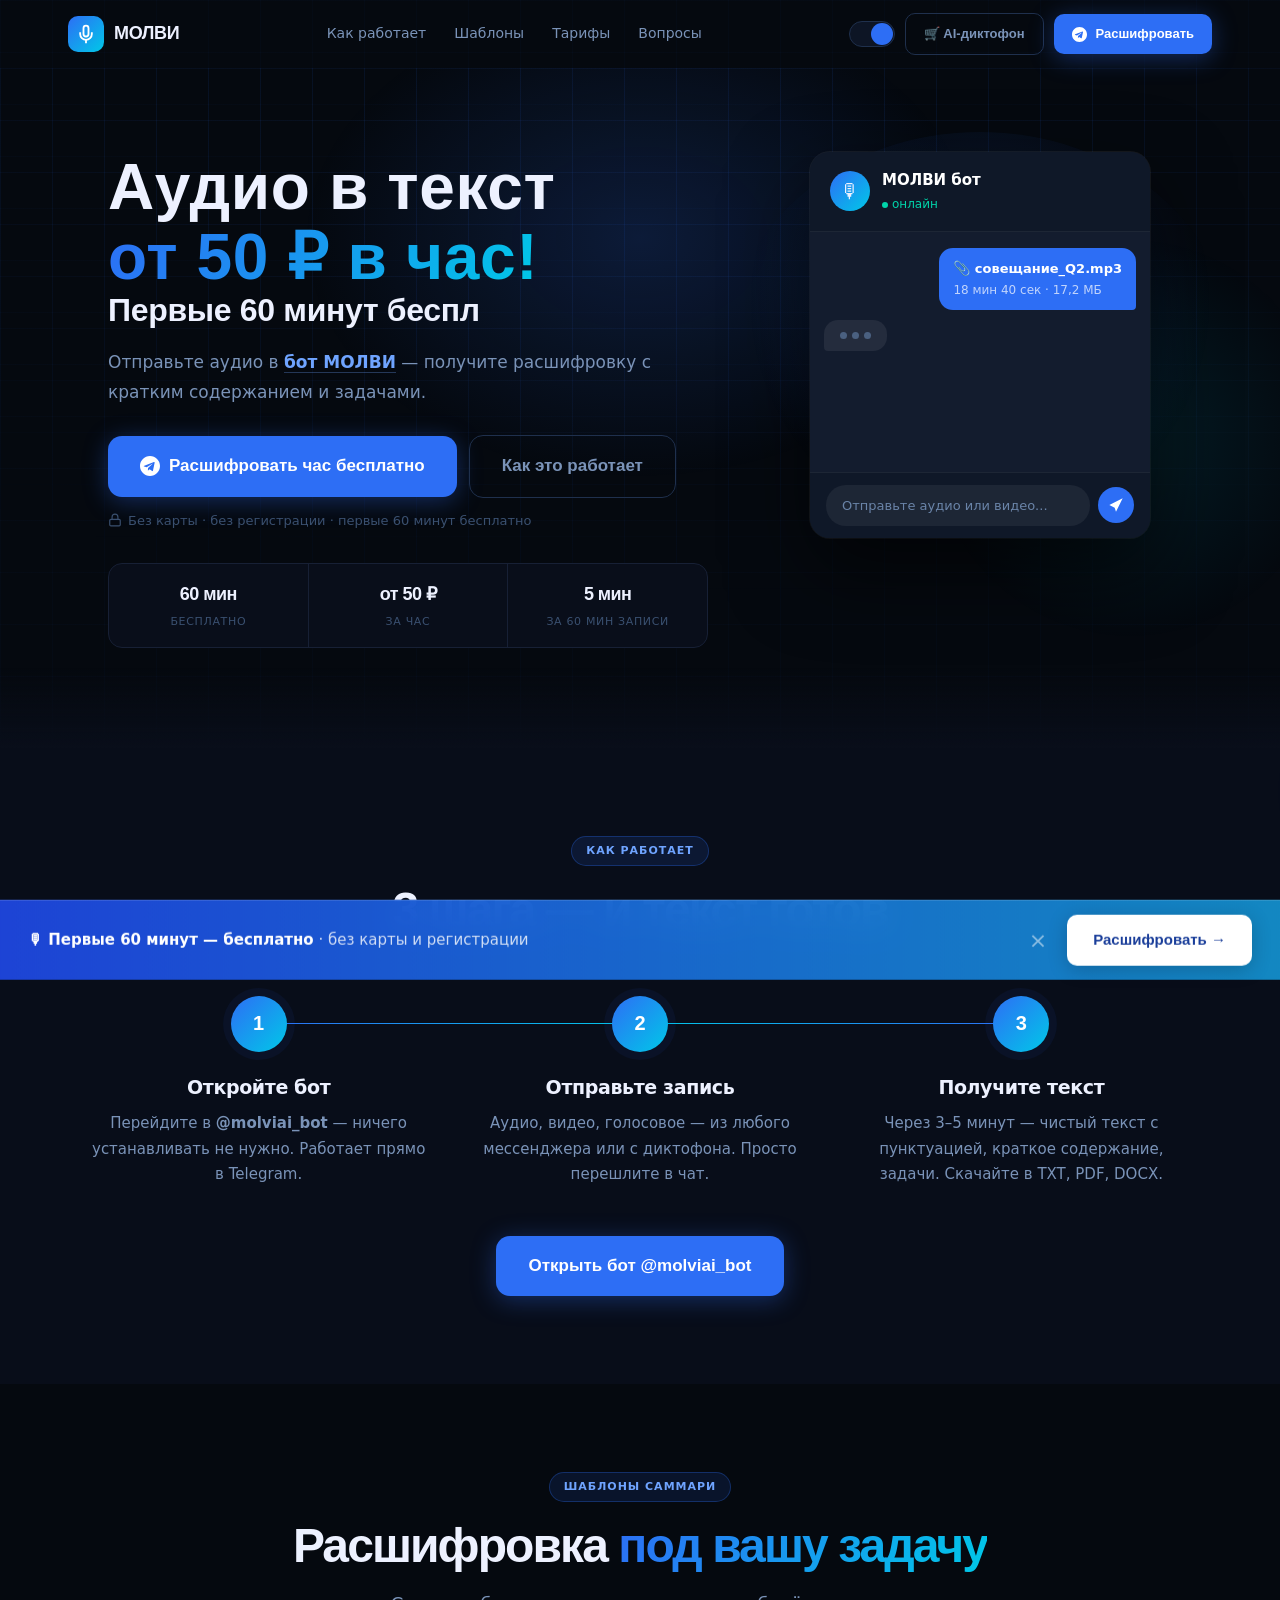
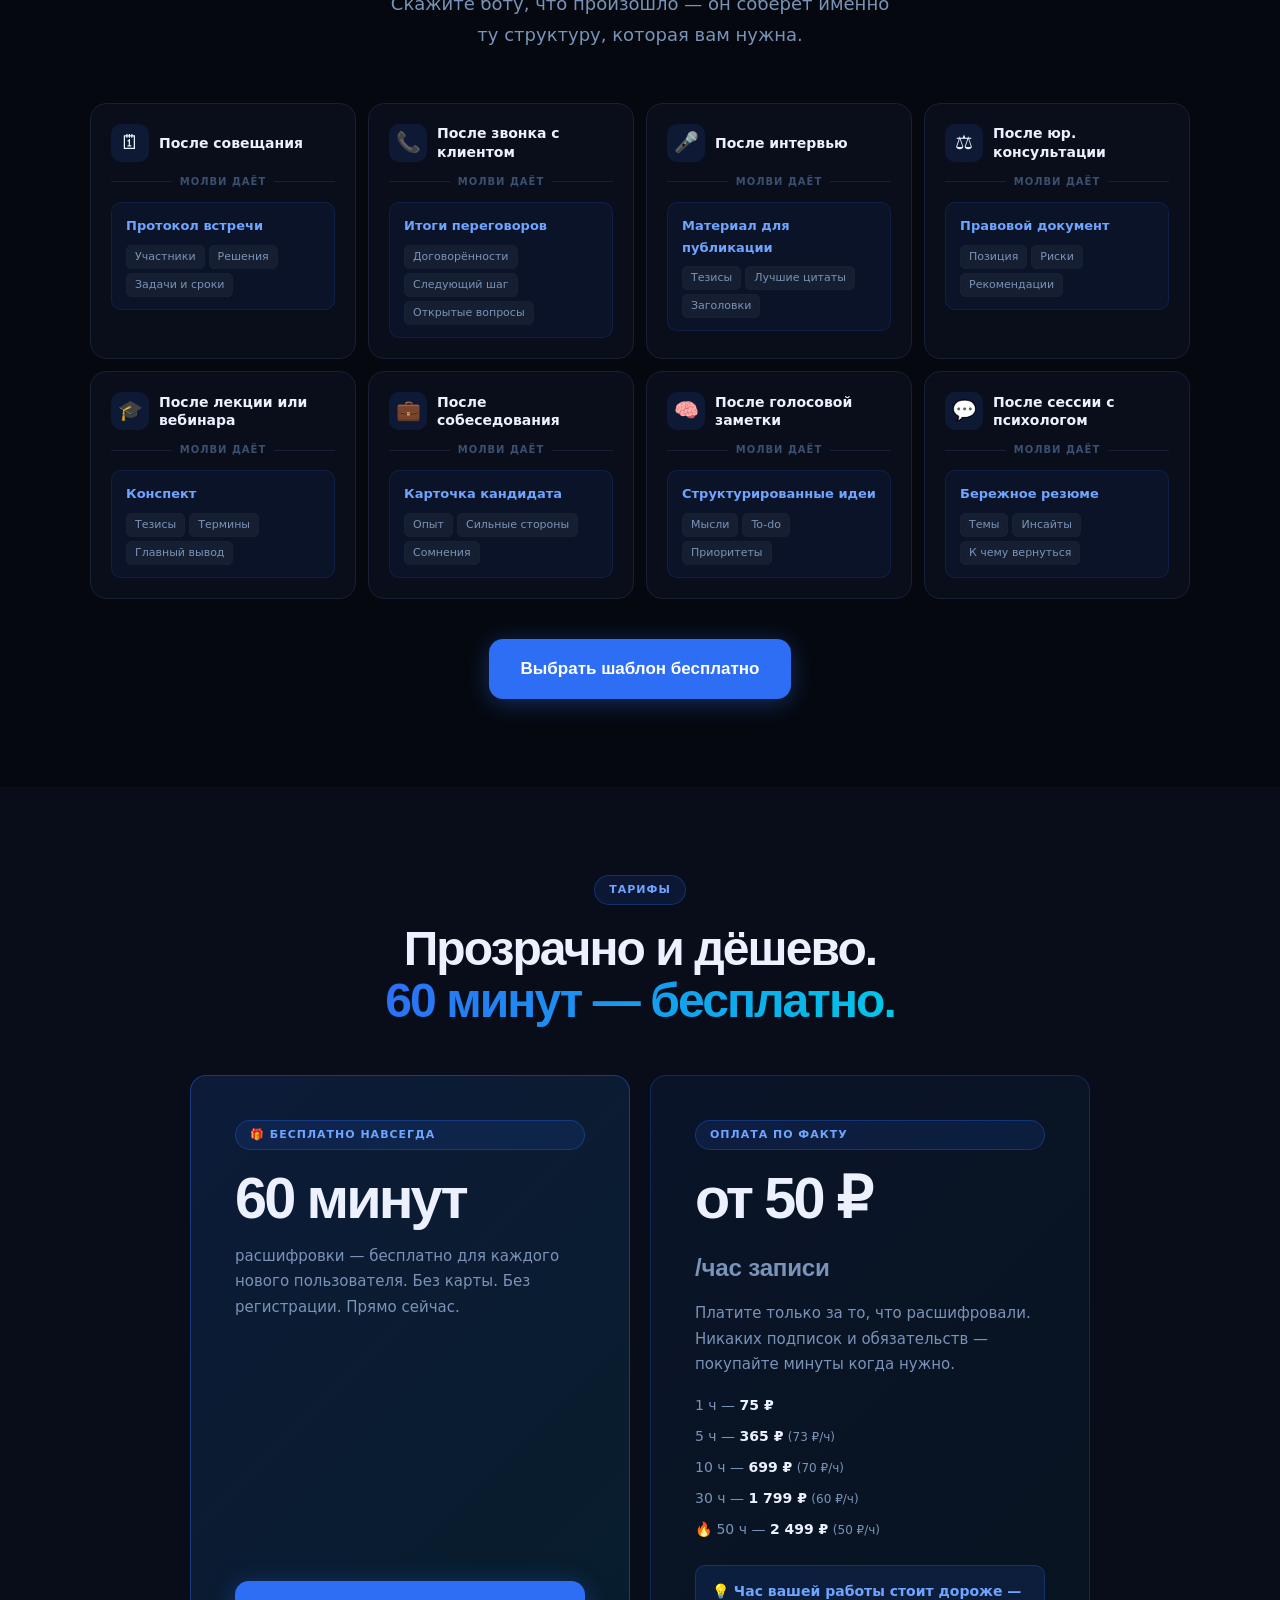
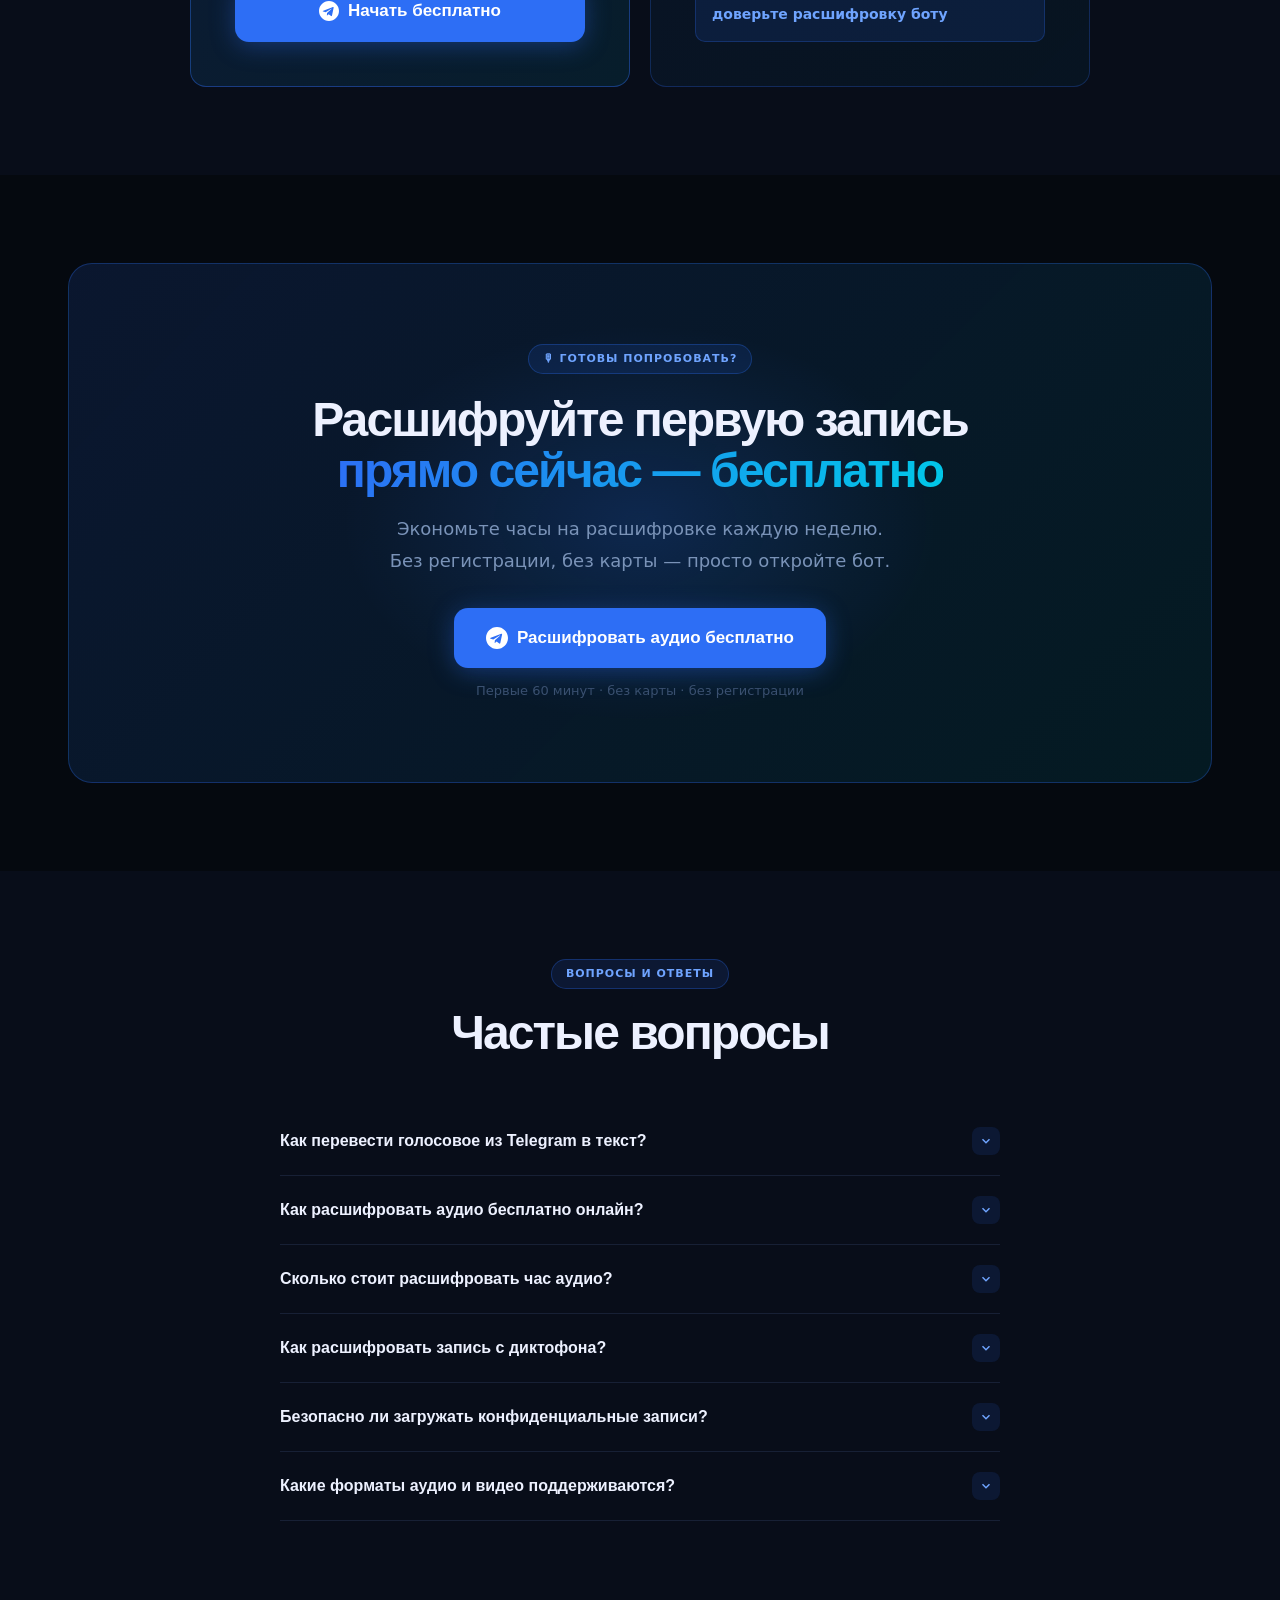
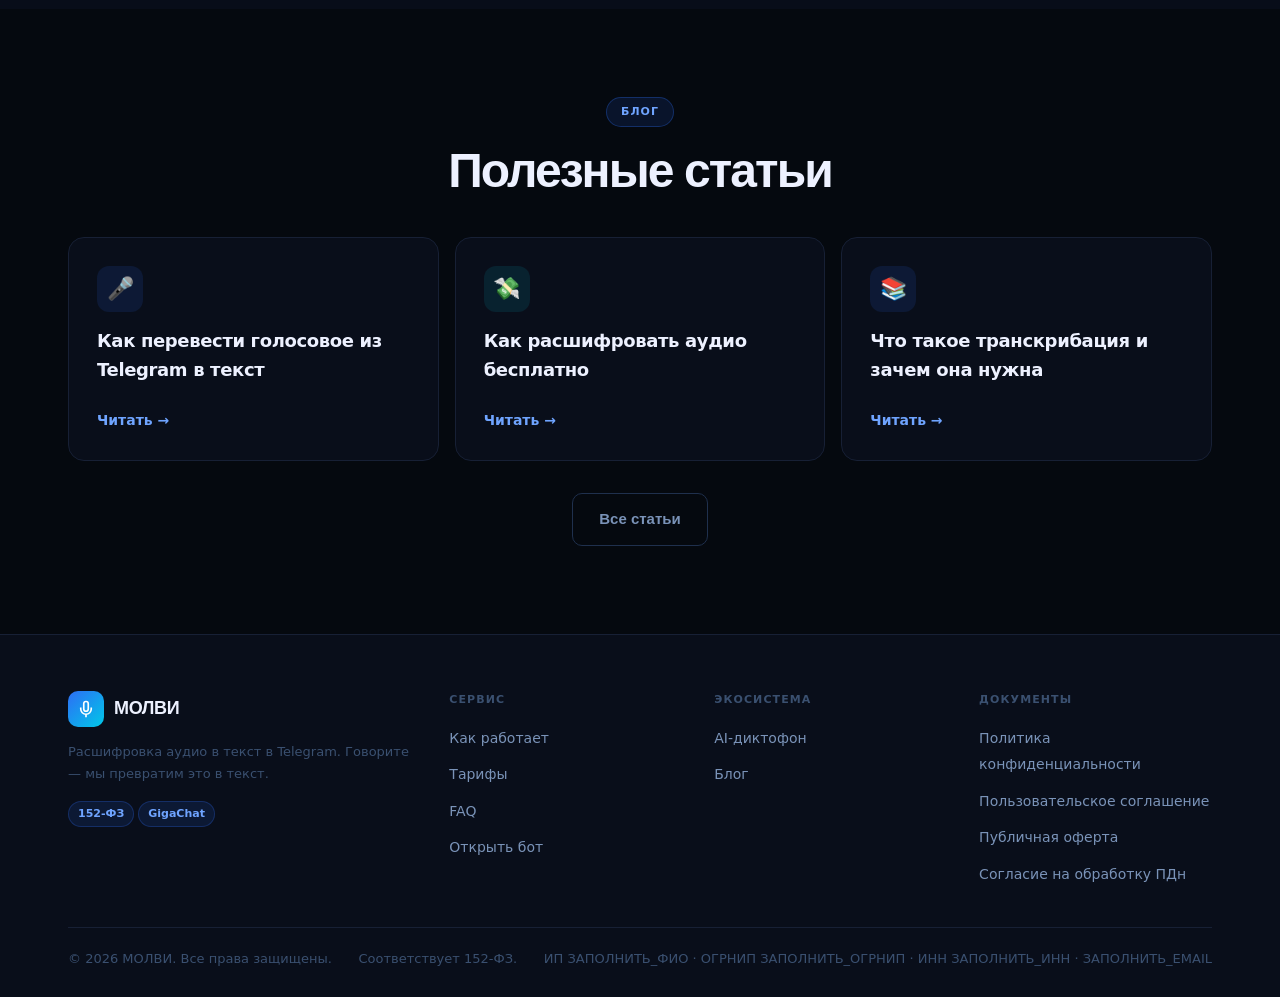
==== commit 71ddedfa: "feat(site): PR-12 — рокировка главной: бот на /, диктофон на /device/ (12b) Владелец: главная страни" ====
--- a/site/index.html
+++ b/site/index.html
@@ -3,1897 +3,448 @@
 <head>
 <meta charset="UTF-8">
 <meta name="viewport" content="width=device-width, initial-scale=1.0">
-<title>МОЛВИ — Российский ИИ-диктофон</title>
-<meta name="description" content="МОЛВИ — умный диктофон на GigaChat. Высокая точность транскрибации, протоколы, AmoCRM-интеграция.">
-<meta property="og:title" content="МОЛВИ — Говори, мы всё сделаем">
-<meta property="og:description" content="Российский ИИ-диктофон. AmoCRM и Битрикс24 из коробки.">
+
+<!-- SEO -->
+<title>Расшифровка аудио в текст онлайн — транскрибация в Telegram | МОЛВИ</title>
+<meta name="description" content="Переведите аудио, голосовые и видео в текст за минуты в боте МОЛВИ. Пунктуация, спикеры, краткое содержание. Первые 60 минут бесплатно. Серверы в России.">
+<meta name="keywords" content="расшифровка аудио в текст, транскрибация, аудио в текст онлайн, перевести аудио в текст, расшифровка интервью, расшифровка совещаний, транскрибация лекций, расшифровка записи с диктофона">
+<link rel="canonical" href="https://molvi-ai.ru/">
+
+<!-- <meta name="yandex-verification" content="ВАШ_КОД"> -->
+<!-- <meta name="google-site-verification" content="ВАШ_КОД"> -->
+
+<!-- Open Graph -->
+<meta property="og:type" content="website">
+<meta property="og:title" content="Расшифровка аудио в текст за минуты — бот МОЛВИ">
+<meta property="og:description" content="Закиньте запись в Telegram-бот МОЛВИ — получите готовый текст с пунктуацией и кратким содержанием. Первые 60 минут бесплатно. Серверы в России.">
+<meta property="og:url" content="https://molvi-ai.ru/">
+<meta property="og:image" content="https://molvi-ai.ru/og-transcribe.png">
+<meta property="og:site_name" content="МОЛВИ">
+<meta name="twitter:card" content="summary_large_image">
+<meta name="twitter:title" content="Расшифровка аудио в текст за минуты — бот МОЛВИ">
+<meta name="twitter:description" content="Аудио, голосовые и видео в текст с пунктуацией и кратким содержанием. Первые 60 минут бесплатно.">
+<meta name="twitter:image" content="https://molvi-ai.ru/og-transcribe.png">
+
+<link rel="icon" type="image/svg+xml" href="/favicon.svg">
 <link rel="preconnect" href="https://fonts.googleapis.com">
 <link rel="preconnect" href="https://fonts.gstatic.com" crossorigin>
-<link href="https://fonts.googleapis.com/css2?family=Inter:wght@400;500;600;700;800;900&display=swap" rel="stylesheet">
-<link href="https://fonts.googleapis.com/css2?family=Material+Symbols+Outlined:wght,FILL@100..700,0..1&display=swap" rel="stylesheet">
-<script src="https://cdn.tailwindcss.com?plugins=forms,container-queries"></script>
-<script>
-tailwind.config = {
-  darkMode: "class",
-  theme: {
-    extend: {
-      colors: {
-        "background": "#080C14",
-        "surface": "#0E1420",
-        "surface-container-low": "#111318",
-        "primary": "#2563EB",
-        "on-surface": "#e2e5ef",
-        "on-surface-variant": "#8B9EC0",
-        "outline": "#72757e",
-        "accent-border": "#1E2D4A",
-      }
-    }
+<link href="https://fonts.googleapis.com/css2?family=Unbounded:wght@700;800;900&family=Golos+Text:wght@400;500;600;700&display=swap" rel="stylesheet">
+
+<!-- Schema.org: SoftwareApplication -->
+<script type="application/ld+json">
+{
+  "@context": "https://schema.org",
+  "@type": "SoftwareApplication",
+  "name": "МОЛВИ — расшифровка аудио в текст",
+  "applicationCategory": "BusinessApplication",
+  "operatingSystem": "Telegram",
+  "url": "https://molvi-ai.ru/",
+  "description": "Telegram-бот для расшифровки аудио, голосовых и видео в текст с пунктуацией, разделением на спикеров и кратким содержанием. Серверы в России, соответствие 152-ФЗ.",
+  "inLanguage": "ru",
+  "offers": {
+    "@type": "Offer",
+    "price": "0",
+    "priceCurrency": "RUB",
+    "description": "Первые 60 минут расшифровки бесплатно"
+  },
+  "provider": {
+    "@type": "Organization",
+    "name": "МОЛВИ",
+    "url": "https://molvi-ai.ru/"
   }
 }
 </script>
+
+<!-- Schema.org: FAQPage -->
+<script type="application/ld+json">
+{
+  "@context": "https://schema.org",
+  "@type": "FAQPage",
+  "mainEntity": [
+    {"@type":"Question","name":"Как перевести голосовое из Telegram в текст?","acceptedAnswer":{"@type":"Answer","text":"Перешлите голосовое сообщение в бот МОЛВИ (@molviai_bot) — через пару минут получите готовый текст с пунктуацией. Ничего устанавливать не нужно."}},
+    {"@type":"Question","name":"Как расшифровать аудио бесплатно онлайн?","acceptedAnswer":{"@type":"Answer","text":"Первые 60 минут расшифровки в МОЛВИ — бесплатно, без регистрации и привязки карты. Просто откройте бот @molviai_bot и отправьте запись."}},
+    {"@type":"Question","name":"Сколько стоит расшифровать час аудио?","acceptedAnswer":{"@type":"Answer","text":"От 50 ₽ за 1 час (пакет 50 ч). Пакеты: 1 ч — 75 ₽, 5 ч — 365 ₽ (73 ₽/ч), 10 ч — 699 ₽ (70 ₽/ч), 30 ч — 1 799 ₽ (60 ₽/ч), 50 ч — 2 499 ₽ (50 ₽/ч)."}},
+    {"@type":"Question","name":"Как расшифровать запись с диктофона?","acceptedAnswer":{"@type":"Answer","text":"Отправьте аудиофайл с диктофона (MP3, WAV, M4A и др.) в бот МОЛВИ. Результат — текст с кратким содержанием, можно скачать в TXT, PDF или DOCX."}},
+    {"@type":"Question","name":"Безопасно ли загружать конфиденциальные записи?","acceptedAnswer":{"@type":"Answer","text":"Аудиофайл удаляется сразу после обработки. Текст расшифровки хранится 30 дней в «Моих записях», чтобы вы могли вернуться к нему; удалить раньше — команда /forget."}},
+    {"@type":"Question","name":"Какие форматы аудио и видео поддерживаются?","acceptedAnswer":{"@type":"Answer","text":"Аудио: MP3, WAV, OGG, M4A, FLAC, AAC, Opus. Видео: MP4, MOV, MKV, WEBM. Голосовые из Telegram и WhatsApp — просто перешлите в бот."}}
+  ]
+}
+</script>
+
 <style>
-.text-editorial { letter-spacing: -0.04em; }
-.card-glass { background: rgba(14,20,32,0.8); backdrop-filter: blur(20px); border: 1px solid rgba(255,255,255,0.05); }
+*,*::before,*::after{box-sizing:border-box;margin:0;padding:0}
+html{scroll-behavior:smooth;overflow-x:hidden}
+body{font-family:'Golos Text',system-ui,sans-serif;background:#05090F;color:#EDF1FF;line-height:1.65;-webkit-font-smoothing:antialiased;position:relative}
+a{text-decoration:none;color:inherit}
+ul{list-style:none}
+button{cursor:pointer;border:none;background:none;font-family:inherit}
+
+:root{
+  --bg:#05090F;--s1:#090E1A;--s2:#0D1525;
+  --bd:#172035;--bd2:#1F304D;
+  --blue:#2D6EF5;--blue-d:rgba(45,110,245,.12);--blue-g:rgba(45,110,245,.06);
+  --teal:#00C8E8;--teal-d:rgba(0,200,232,.1);
+  --green:#00D4AA;--green-d:rgba(0,212,170,.1);--green-b:rgba(0,212,170,.25);
+  --red:#FF4564;--red-d:rgba(255,69,100,.08);--red-b:rgba(255,69,100,.2);
+  --tx:#EDF1FF;--tx2:#7A93B8;--tx3:#3A5070;
+  --r:16px;--rsm:10px;--rpill:999px
+}
+:root.light{
+  --bg:#F3F6FC;--s1:#FFFFFF;--s2:#EBF0F9;
+  --bd:#C5CFDF;--bd2:#B0BDCF;--tx:#08111F;--tx2:#2E3F60;--tx3:#6A7FA0
+}
+:root.light body{background:var(--bg);color:var(--tx)}
+:root.light .hero-price{color:var(--tx)}
+:root.light .sc-out{background:rgba(45,110,245,.06);border-color:rgba(45,110,245,.2)}
+:root.light .sc-when{color:var(--tx)}
+:root.light .tg-mock{background:#E4EAF4;box-shadow:0 24px 60px rgba(0,0,0,.12),0 0 0 1px rgba(0,0,0,.07)}
+:root.light .tg-head,:root.light .tg-footer{background:#D4DDF0}
+:root.light .tg-msg.b{background:rgba(0,0,0,.06);color:var(--tx)}
+:root.light .tg-body{background:#E4EAF4}
+
+/* ── GLOBAL GRID BACKGROUND ── */
+body::before{
+  content:'';
+  position:fixed;inset:0;
+  background-image:
+    linear-gradient(rgba(45,110,245,.028) 1px,transparent 1px),
+    linear-gradient(90deg,rgba(45,110,245,.028) 1px,transparent 1px);
+  background-size:52px 52px;
+  pointer-events:none;
+  z-index:0
+}
+:root.light body::before{
+  background-image:
+    linear-gradient(rgba(45,110,245,.04) 1px,transparent 1px),
+    linear-gradient(90deg,rgba(45,110,245,.04) 1px,transparent 1px)
+}
+
+.wrap{max-width:1200px;margin:0 auto;padding:0 28px;position:relative;z-index:1}
+.sec{padding:88px 0;position:relative}
+.sec-alt{background:var(--s1)}
+.tc{text-align:center}
+.grid{display:grid;gap:16px}
+.g3{grid-template-columns:repeat(3,1fr)}
+.g2{grid-template-columns:repeat(2,1fr)}
+
+/* TYPOGRAPHY */
+.h2{font-size:clamp(1.8rem,4vw,3rem);font-family:'Unbounded',sans-serif;font-weight:800;letter-spacing:-0.04em;line-height:1.08;color:var(--tx)}
+.h3{font-size:18px;font-weight:700;color:var(--tx);letter-spacing:-.02em;margin-bottom:8px}
+.lead{font-size:clamp(16px,2vw,18px);color:var(--tx2);line-height:1.75}
+.grad{background:linear-gradient(120deg,var(--blue) 0%,var(--teal) 100%);-webkit-background-clip:text;-webkit-text-fill-color:transparent;background-clip:text}
+
+.pill{display:inline-flex;align-items:center;gap:7px;font-size:11px;font-weight:700;letter-spacing:.09em;text-transform:uppercase;padding:5px 14px;border-radius:var(--rpill);border:1px solid;margin-bottom:18px}
+.pill-blue{background:var(--blue-d);border-color:rgba(45,110,245,.3);color:#6FA4FF}
+.pill-green{background:var(--green-d);border-color:var(--green-b);color:var(--green)}
+.pill-red{background:var(--red-d);border-color:var(--red-b);color:#FF7A90}
+
+/* BUTTONS */
+.btn{display:inline-flex;align-items:center;justify-content:center;gap:9px;font-family:'Golos Text',sans-serif;font-weight:700;border-radius:var(--rsm);transition:all .2s cubic-bezier(.16,1,.3,1);cursor:pointer;border:none;white-space:nowrap}
+.btn-lg{font-size:17px;padding:16px 32px;min-height:56px;border-radius:14px}
+.btn-md{font-size:15px;padding:13px 26px;min-height:50px}
+.btn-sm{font-size:13px;padding:9px 18px;min-height:38px}
+.btn-blue{background:var(--blue);color:#fff;box-shadow:0 4px 24px rgba(45,110,245,.35)}
+.btn-blue:hover{background:#1A5AE8;transform:translateY(-2px);box-shadow:0 8px 40px rgba(45,110,245,.55)}
+.btn-ghost{background:transparent;color:var(--tx2);border:1px solid var(--bd2)}
+.btn-ghost:hover{border-color:var(--blue);color:var(--tx);background:var(--blue-d)}
+
+/* CARDS */
+.card{background:var(--s1);border:1px solid var(--bd);border-radius:var(--r);padding:26px;transition:border-color .25s,transform .3s cubic-bezier(.16,1,.3,1)}
+.card:hover{border-color:var(--bd2);transform:translateY(-3px)}
+.card-icon{width:46px;height:46px;border-radius:12px;display:flex;align-items:center;justify-content:center;font-size:22px;margin-bottom:14px}
+.ci-blue{background:var(--blue-d)}
+.ci-teal{background:var(--teal-d)}
+
+/* NAVBAR */
+.navbar{position:sticky;top:0;z-index:1000;transition:background .35s,border-color .35s}
+.navbar.scrolled{background:rgba(5,9,15,.93);backdrop-filter:blur(20px);-webkit-backdrop-filter:blur(20px);border-bottom:1px solid var(--bd)}
+:root.light .navbar.scrolled{background:rgba(243,246,252,.93)}
+.nav-in{max-width:1200px;margin:0 auto;padding:0 28px;display:flex;align-items:center;justify-content:space-between;height:68px;gap:16px}
+.nav-logo{display:flex;align-items:center;gap:10px;flex-shrink:0}
+.logo-mark{width:36px;height:36px;border-radius:10px;background:linear-gradient(135deg,var(--blue),var(--teal));display:flex;align-items:center;justify-content:center}
+.nav-logo-name{font-family:'Unbounded',sans-serif;font-size:18px;font-weight:800;letter-spacing:-.02em;color:var(--tx)}
+.nav-links{display:flex;align-items:center;gap:2px}
+.nav-a{color:var(--tx2);font-size:14px;font-weight:500;padding:8px 13px;border-radius:8px;transition:color .2s,background .2s;display:inline-flex;align-items:center;min-height:44px}
+.nav-a:hover{color:var(--tx);background:rgba(255,255,255,.05)}
+.nav-right{display:flex;align-items:center;gap:10px}
+
+/* THEME SWITCH */
+.tsw{position:relative;width:46px;height:26px;cursor:pointer;flex-shrink:0}
+.tsw input{position:absolute;opacity:0;inset:0;cursor:pointer;z-index:2;margin:0}
+.tsw-track{position:absolute;inset:0;background:var(--s2);border:1px solid var(--bd2);border-radius:999px}
+.tsw-thumb{position:absolute;top:2px;left:2px;width:22px;height:22px;border-radius:50%;background:var(--blue);transition:transform .25s}
+.tsw input:checked ~ .tsw-thumb{transform:translateX(20px)}
+
+/* MOBILE */
+.mob-btn{display:none;padding:8px;color:var(--tx2);align-items:center;justify-content:center;min-width:44px;min-height:44px}
+.mob-drawer{position:fixed;inset:0 0 0 auto;width:min(88vw,320px);background:var(--s1);border-left:1px solid var(--bd);transform:translateX(100%);transition:transform .3s cubic-bezier(.16,1,.3,1);z-index:2000;padding:24px;display:flex;flex-direction:column;gap:6px}
+.mob-drawer.open{transform:translateX(0)}
+.mob-back{position:fixed;inset:0;background:rgba(0,0,0,.55);opacity:0;visibility:hidden;z-index:1999;transition:opacity .3s}
+.mob-back.open{opacity:1;visibility:visible}
+.mob-nav a{display:block;padding:14px 8px;color:var(--tx);font-size:16px;font-weight:600;border-bottom:1px solid var(--bd)}
+.mob-cta{margin-top:auto;display:flex;flex-direction:column;gap:10px}
+
+/* HERO */
+.hero{position:relative;padding:84px 0 100px;overflow:hidden}
+.hero-grid-pat{
+  position:absolute;inset:0;
+  background-image:
+    linear-gradient(rgba(45,110,245,.07) 1px,transparent 1px),
+    linear-gradient(90deg,rgba(45,110,245,.07) 1px,transparent 1px);
+  background-size:52px 52px;
+  -webkit-mask-image:radial-gradient(ellipse 90% 80% at 50% 0%,#000 40%,transparent 100%);
+  mask-image:radial-gradient(ellipse 90% 80% at 50% 0%,#000 40%,transparent 100%);
+  pointer-events:none
+}
+.hero-glow1{position:absolute;top:-80px;left:50%;transform:translateX(-50%);width:700px;height:500px;background:radial-gradient(ellipse,rgba(45,110,245,.18) 0%,transparent 68%);border-radius:50%;pointer-events:none}
+.hero-glow2{position:absolute;top:160px;right:-60px;width:420px;height:420px;background:radial-gradient(ellipse,rgba(0,200,232,.1) 0%,transparent 68%);border-radius:50%;pointer-events:none}
+.hero-inner{position:relative;z-index:1;display:grid;grid-template-columns:1fr 1fr;align-items:flex-start;gap:40px}
+
+.hero-h1{
+  font-family:'Unbounded',sans-serif;font-weight:900;
+  font-size:clamp(1.7rem,4.2vw,3.2rem);
+  letter-spacing:0.01em;
+  line-height:1.1;
+  color:var(--tx);margin-bottom:20px;
+  text-wrap:balance
+}
+.hero-sub{font-size:clamp(15px,1.8vw,17px);color:var(--tx2);line-height:1.75;margin-bottom:28px}
+.hero-sub a{color:#6FA4FF;font-weight:600;border-bottom:1px solid rgba(111,164,255,.3);transition:border-color .2s}
+.hero-sub a:hover{border-color:#6FA4FF}
+.hero-cta-row{display:flex;gap:12px;flex-wrap:wrap;align-items:center;margin-bottom:12px}
+.hero-note{font-size:13px;color:var(--tx3);display:flex;align-items:center;gap:6px;margin-bottom:32px}
+.hero-stats{display:flex;border:1px solid var(--bd);border-radius:14px;overflow:hidden;background:var(--s1)}
+.hs-item{flex:1;padding:16px 20px;border-right:1px solid var(--bd);text-align:center}
+.hs-item:last-child{border-right:none}
+.hs-val{font-family:'Unbounded',sans-serif;font-size:18px;font-weight:800;color:var(--tx);letter-spacing:-.03em}
+.hs-lbl{font-size:11px;color:var(--tx3);margin-top:3px;text-transform:uppercase;letter-spacing:.06em}
+
+/* HERO LEFT COLUMN */
+.hero-left-col{padding-left:40px}
+.hero-h1-main{font-size:64px;width:600px;max-width:100%}
+.hero-price{font-size:32px;font-weight:700;color:var(--tx);letter-spacing:-.01em;white-space:nowrap;display:block}
+@media(max-width:960px){
+  .hero-left-col{padding-left:0}
+  .hero-h1-main{font-size:clamp(1.9rem,6vw,3rem);width:auto}
+  .hero-price{font-size:clamp(1.3rem,4.5vw,1.8rem);white-space:normal}
+}
+
+/* TG MOCKUP */
+.tg-wrap{position:relative;margin-top:0}
+.tg-glow{position:absolute;inset:-20px;background:radial-gradient(ellipse at 50% 40%,rgba(45,110,245,.2) 0%,transparent 65%);border-radius:50%;pointer-events:none}
+.tg-mock{background:#131C2E;border-radius:20px;overflow:hidden;box-shadow:0 32px 80px rgba(0,0,0,.6),0 0 0 1px rgba(255,255,255,.07);max-width:340px;margin:0 auto;position:relative;z-index:1;transform-origin:top center;animation:tgOpen .9s cubic-bezier(.16,1,.3,1) both}
+.tg-head{display:flex;align-items:center;gap:12px;padding:16px 20px;background:#0F1828;border-bottom:1px solid rgba(255,255,255,.06)}
+.tg-av{width:40px;height:40px;border-radius:50%;background:linear-gradient(135deg,var(--blue),var(--teal));display:flex;align-items:center;justify-content:center;font-size:20px;flex-shrink:0}
+.tg-name{font-size:15px;font-weight:700;color:#fff;margin-bottom:2px}
+.tg-online{font-size:12px;color:#00D4AA;display:flex;align-items:center;gap:4px}
+.tg-online::before{content:'';width:6px;height:6px;border-radius:50%;background:#00D4AA;display:inline-block}
+.tg-body{padding:16px 14px 20px;display:flex;flex-direction:column;gap:10px;min-height:240px}
+.tg-msg{padding:10px 14px;border-radius:14px;font-size:14px;line-height:1.5;max-width:90%}
+.tg-msg.u{background:var(--blue);color:#fff;border-radius:14px 14px 4px 14px;align-self:flex-end}
+.tg-msg.b{background:rgba(255,255,255,.07);color:#CDD8EE;border-radius:14px 14px 14px 4px;align-self:flex-start}
+.tg-typing{display:flex;gap:5px;align-items:center;padding:12px 16px;background:rgba(255,255,255,.07);border-radius:14px 14px 14px 4px;align-self:flex-start;width:fit-content}
+.tg-dot{width:7px;height:7px;border-radius:50%;background:#4A6080;animation:tdot 1.3s infinite}
+.tg-dot:nth-child(2){animation-delay:.18s}
+.tg-dot:nth-child(3){animation-delay:.36s}
+.tg-badge{margin:0 14px 16px;padding:10px 14px;background:rgba(0,212,170,.1);border:1px solid rgba(0,212,170,.2);border-radius:10px;font-size:12px;color:#00D4AA;font-weight:600;text-align:center;display:none}
+.tg-footer{padding:12px 16px;background:#0F1828;border-top:1px solid rgba(255,255,255,.06);display:flex;align-items:center;gap:8px}
+.tg-input{flex:1;background:rgba(255,255,255,.06);border-radius:20px;padding:10px 16px;font-size:13px;color:#6A84A8}
+.tg-send{width:36px;height:36px;border-radius:50%;background:var(--blue);display:flex;align-items:center;justify-content:center;flex-shrink:0}
+
+/* SCENARIO CARDS */
+.sc-grid{display:grid;grid-template-columns:repeat(4,1fr);gap:12px;max-width:1100px;margin:0 auto}
+.sc-card{background:var(--s1);border:1px solid var(--bd);border-radius:16px;padding:20px;display:flex;flex-direction:column;gap:12px;transition:border-color .25s,transform .3s cubic-bezier(.16,1,.3,1),box-shadow .3s}
+.sc-card:hover{border-color:rgba(45,110,245,.4);transform:translateY(-4px);box-shadow:0 12px 40px rgba(45,110,245,.1)}
+.sc-trigger{display:flex;align-items:center;gap:10px}
+.sc-ico{width:38px;height:38px;border-radius:10px;background:var(--blue-d);display:flex;align-items:center;justify-content:center;font-size:20px;flex-shrink:0}
+.sc-when{font-size:14px;font-weight:700;color:var(--tx);line-height:1.3}
+.sc-divider{display:flex;align-items:center;gap:8px;font-size:10px;font-weight:700;letter-spacing:.1em;text-transform:uppercase;color:var(--tx3)}
+.sc-divider::before,.sc-divider::after{content:'';flex:1;height:1px;background:var(--bd)}
+.sc-out{background:rgba(45,110,245,.06);border:1px solid rgba(45,110,245,.14);border-radius:10px;padding:12px 14px}
+.sc-out-title{font-size:13px;font-weight:700;color:#6FA4FF;margin-bottom:8px}
+.sc-tags{display:flex;flex-wrap:wrap;gap:4px}
+.sc-tags span{font-size:11px;color:var(--tx2);background:rgba(255,255,255,.05);border:1px solid var(--bd);padding:2px 8px;border-radius:5px}
+
+/* STEPS */
+.step-wrap{display:grid;grid-template-columns:repeat(3,1fr);gap:0;position:relative}
+.step-wrap::after{
+  content:'';position:absolute;
+  top:27px;
+  left:calc(16.666%);
+  right:calc(16.666%);
+  height:1px;
+  background:linear-gradient(90deg,var(--blue),var(--teal),var(--blue));
+  z-index:0
+}
+.step{text-align:center;padding:0 24px;position:relative;z-index:1}
+.step-num{width:56px;height:56px;border-radius:50%;background:linear-gradient(135deg,var(--blue),var(--teal));color:#fff;font-family:'Unbounded',sans-serif;font-weight:900;font-size:20px;display:flex;align-items:center;justify-content:center;margin:0 auto 20px;box-shadow:0 0 0 8px rgba(45,110,245,.06)}
+
+/* PRICING */
+.price-grid{display:grid;grid-template-columns:1fr 1fr;gap:20px;max-width:900px;margin:0 auto}
+.price-free{
+  padding:44px;
+  background:linear-gradient(135deg,rgba(45,110,245,.14),rgba(0,200,232,.09));
+  border:1px solid rgba(45,110,245,.4);
+  border-radius:var(--r);
+  display:flex;flex-direction:column
+}
+.price-paid{
+  padding:44px;
+  background:linear-gradient(135deg,rgba(45,110,245,.07),rgba(0,200,232,.04));
+  border:1px solid rgba(45,110,245,.25);
+  border-radius:var(--r);
+  display:flex;flex-direction:column
+}
+.price-big{font-family:'Unbounded',sans-serif;font-size:clamp(2.4rem,4.5vw,3.6rem);font-weight:900;letter-spacing:-.05em;line-height:1;color:var(--tx);margin-bottom:16px}
+.val-note{padding:14px 16px;background:var(--blue-d);border:1px solid rgba(45,110,245,.25);border-radius:10px;font-size:14px;color:#6FA4FF;font-weight:600}
+
+/* FINAL CTA */
+.fcta-wrap{position:relative;overflow:hidden;background:linear-gradient(135deg,rgba(45,110,245,.14),rgba(0,200,232,.09));border:1px solid rgba(45,110,245,.3);border-radius:24px;padding:80px 48px;text-align:center}
+.fcta-glow{position:absolute;top:50%;left:50%;transform:translate(-50%,-50%);width:600px;height:400px;background:radial-gradient(ellipse,rgba(45,110,245,.18) 0%,transparent 70%);pointer-events:none}
+
+/* FAQ */
+.faq-list{max-width:720px;margin:48px auto 0}
+.faq-item{border-bottom:1px solid var(--bd)}
+.faq-btn{width:100%;text-align:left;display:flex;align-items:center;justify-content:space-between;gap:16px;padding:20px 0;font-size:16px;font-weight:600;color:var(--tx);background:none;border:none;cursor:pointer;font-family:'Golos Text',sans-serif;min-height:44px}
+.faq-btn:hover{color:#6FA4FF}
+.faq-arr{width:28px;height:28px;border-radius:8px;background:var(--blue-d);display:flex;align-items:center;justify-content:center;flex-shrink:0;transition:transform .25s}
+.faq-item.open .faq-arr{transform:rotate(180deg);background:rgba(45,110,245,.22)}
+.faq-body{max-height:0;overflow:hidden;color:var(--tx2);font-size:15px;line-height:1.7;transition:max-height .32s ease,padding-bottom .32s ease}
+.faq-item.open .faq-body{max-height:300px;padding-bottom:20px}
+
+/* BLOG */
+.blog-card{background:var(--s1);border:1px solid var(--bd);border-radius:var(--r);padding:28px;display:flex;flex-direction:column;transition:border-color .25s,transform .3s;color:inherit}
+.blog-card:hover{border-color:var(--bd2);transform:translateY(-3px)}
+.blog-read{color:#6FA4FF;font-weight:700;font-size:14px;margin-top:auto;padding-top:16px}
+
+/* FLOATING CTA */
+.float-cta{
+  position:fixed;bottom:0;left:0;right:0;z-index:900;
+  padding:14px 28px;
+  background:linear-gradient(90deg,rgba(30,70,220,.97),rgba(20,140,200,.97));
+  backdrop-filter:blur(16px);-webkit-backdrop-filter:blur(16px);
+  border-top:1px solid rgba(255,255,255,.15);
+  display:flex;align-items:center;justify-content:space-between;gap:16px;
+  transform:translateY(100%);transition:transform .4s cubic-bezier(.16,1,.3,1)
+}
+.float-cta.show{transform:translateY(0)}
+.fct-text{font-size:15px;color:rgba(255,255,255,.8)}
+.fct-text strong{color:#fff}
+.btn-white{background:#fff;color:#1A3E9A;box-shadow:0 4px 20px rgba(0,0,0,.2)}
+.btn-white:hover{background:#EEF4FF;transform:translateY(-2px)}
+
+/* FOOTER */
+footer{background:var(--s1);border-top:1px solid var(--bd);padding:56px 0 28px;position:relative;z-index:1}
+.foot-grid{display:grid;grid-template-columns:1.5fr 1fr 1fr 1fr;gap:32px;margin-bottom:40px}
+.foot-col h4{font-size:11px;font-weight:700;text-transform:uppercase;letter-spacing:.1em;color:var(--tx3);margin-bottom:16px}
+.foot-col ul{display:flex;flex-direction:column;gap:10px}
+.foot-col a{font-size:14px;color:var(--tx2);transition:color .2s}
+.foot-col a:hover{color:var(--tx)}
+.foot-bottom{border-top:1px solid var(--bd);padding-top:20px;display:flex;justify-content:space-between;gap:12px;flex-wrap:wrap;font-size:13px;color:var(--tx3)}
+.fbadge{display:inline-block;padding:3px 9px;border-radius:999px;background:var(--blue-d);border:1px solid rgba(45,110,245,.25);color:#6FA4FF;font-size:11px;font-weight:700;margin-right:4px}
+
+@keyframes tdot{0%,60%,100%{opacity:.25;transform:translateY(0)}30%{opacity:1;transform:translateY(-4px)}}
+@keyframes tgOpen{from{transform:scaleY(0.08);opacity:0}to{transform:scaleY(1);opacity:1}}
+@keyframes tgIn{from{opacity:0;transform:translateY(6px)}to{opacity:1;transform:none}}
+.tg-anim{animation:tgIn .4s ease both}
+
+/* ── SCROLL REVEAL ── */
+.reveal{opacity:0;transform:translateY(28px);transition:opacity .65s cubic-bezier(.16,1,.3,1),transform .65s cubic-bezier(.16,1,.3,1)}
+.reveal.visible{opacity:1;transform:translateY(0)}
+.reveal.delay-1{transition-delay:.1s}
+.reveal.delay-2{transition-delay:.2s}
+.reveal.delay-3{transition-delay:.3s}
+
+/* ── TG 3D ── */
+#tgParallax{transform-style:preserve-3d;transition:transform .5s ease}
+
+/* ── HERO SECTION GRADIENT EXIT ── */
+.hero::after{content:'';position:absolute;bottom:0;left:0;right:0;height:80px;background:linear-gradient(to bottom,transparent,rgba(9,14,26,1));pointer-events:none;z-index:2}
+:root.light .hero::after{background:linear-gradient(to bottom,transparent,rgba(255,255,255,1))}
+
+/* ── MOBILE COUNTERS (hidden on desktop) ── */
+.mob-counters{display:none}
+.mob-cnt-card{background:var(--s1);border:1px solid var(--bd);border-radius:16px;padding:18px 12px;text-align:center}
+.mob-cnt-num{font-size:clamp(20px,5.5vw,28px);font-weight:900;background:linear-gradient(135deg,#2563EB,#06B6D4);-webkit-background-clip:text;-webkit-text-fill-color:transparent;background-clip:text;display:block}
+.mob-cnt-label{font-size:11px;color:var(--tx3);margin-top:5px;line-height:1.4}
+
+/* ── CAROUSEL (hidden on desktop) ── */
+.sc-dots{display:none;justify-content:center;gap:7px;margin-top:16px}
+.sc-dot{width:7px;height:7px;border-radius:50%;background:var(--bd);transition:background .3s,transform .3s;cursor:pointer}
+.sc-dot.active{background:var(--blue);transform:scale(1.3)}
+.sc-nav{display:none;justify-content:center;gap:12px;margin-top:10px}
+.sc-btn{width:36px;height:36px;border-radius:50%;border:1px solid var(--bd);background:var(--s1);color:var(--tx);font-size:18px;cursor:pointer;display:flex;align-items:center;justify-content:center;transition:border-color .2s,background .2s}
+.sc-btn:hover{border-color:var(--blue);background:var(--blue-d)}
+
+/* ── SEC-ALT subtle grid visibility ── */
+.sec-alt{background:rgba(9,14,26,.98)}
+:root.light .sec-alt{background:rgba(255,255,255,.98)}
+
+@media(max-width:960px){
+  .nav-links,.nav-right .btn-ghost,.nav-desk{display:none}
+  .mob-btn{display:flex}
+  .nav-in{padding:0 16px}
+  .nav-right{gap:8px}
+  .hero-inner{grid-template-columns:1fr}
+  .hero-left-col{text-align:center}
+  .hero-cta-row{justify-content:center}
+  .hero-note{justify-content:center}
+  .hero-stats{display:none}
+  .mob-counters{display:grid;grid-template-columns:repeat(3,1fr);gap:12px;margin:28px 0 0}
+  .tg-wrap{display:flex;justify-content:center;margin-top:36px}
+  .tg-mock{transform:scale(0.82);transform-origin:top center}
+  .step-wrap{grid-template-columns:1fr;gap:24px}
+  .step-wrap::after{display:none}
+  .g3,.g2,.price-grid{grid-template-columns:1fr}
+  .fcta-wrap{padding:52px 28px}
+  .foot-grid{grid-template-columns:1fr 1fr;gap:28px}
+  .sec{padding:64px 0}
+  .float-cta{flex-direction:column;text-align:center;padding:16px 20px;gap:10px}
+  .price-free,.price-paid{padding:32px 28px}
+  .sc-grid{grid-template-columns:repeat(2,1fr)}
+}
+
+@media(max-width:640px){
+  .wrap{padding:0 18px}
+  .hero{padding:44px 0 56px}
+  .hero-left-col{padding-left:0 !important}
+  .hero-h1-main{font-size:clamp(1.9rem,8vw,2.6rem) !important;width:auto !important;letter-spacing:-.02em}
+  .hero-h1-main .hero-price{font-size:clamp(1.4rem,6vw,1.9rem) !important}
+  .hero-sub{font-size:15px}
+  .hero-cta-row{flex-direction:column;gap:10px}
+  .hero-cta-row .btn{width:100%;justify-content:center}
+  .hero-note{font-size:12px}
+  .hero-stats{flex-direction:column}
+  .hs-item{border-right:none !important;border-bottom:1px solid var(--bd);padding:14px 20px}
+  .hs-item:last-child{border-bottom:none}
+  .hs-val{font-size:22px}
+  .h2{font-size:clamp(1.5rem,7vw,2.2rem)}
+  .lead{font-size:15px}
+  .sec{padding:52px 0}
+  .pill{font-size:10px;padding:4px 12px}
+  .step{padding:0 8px}
+  .step-num{width:48px;height:48px;font-size:18px}
+  .sc-grid{display:flex;flex-direction:row;overflow-x:auto;scroll-snap-type:x mandatory;scroll-behavior:smooth;gap:12px;padding-bottom:4px;-webkit-overflow-scrolling:touch;scrollbar-width:none;grid-template-columns:unset}
+  .sc-grid::-webkit-scrollbar{display:none}
+  .sc-card{min-width:calc(100vw - 48px);scroll-snap-align:center;flex-shrink:0;padding:16px}
+  .sc-dots{display:flex}
+  .sc-nav{display:flex}
+  .price-free,.price-paid{padding:28px 22px}
+  .price-big{font-size:clamp(2rem,9vw,3rem)}
+  .fcta-wrap{padding:40px 22px;border-radius:16px}
+  .fcta-wrap .btn-lg{width:100%;justify-content:center}
+  .grid.g3{grid-template-columns:1fr}
+  .grid.g2{grid-template-columns:1fr}
+  .blog-card{padding:20px}
+  .foot-grid{grid-template-columns:1fr;gap:20px}
+  .foot-bottom{flex-direction:column;gap:6px;font-size:12px}
+  .float-cta{padding:14px 16px}
+  .fct-text{font-size:13px}
+  .float-cta .btn{width:100%;justify-content:center}
+  .nav-in{padding:0 18px;height:60px}
+  .nav-logo-name{font-size:16px}
+}
 </style>
-
-<style>
-/* ===========================
-   RESET & BASE
-=========================== */
-*, *::before, *::after { box-sizing: border-box; margin: 0; padding: 0; }
-html {
-  scroll-behavior: smooth;
-  overflow-x: hidden; /* сюда, не на body — иначе ломает position:fixed */
-}
-body {
-  font-family: 'Inter', -apple-system, sans-serif;
-  background: #080C14;
-  color: #F0F4FF;
-  line-height: 1.7;
-}
-a { text-decoration: none; color: inherit; }
-img { max-width: 100%; display: block; }
-ul { list-style: none; }
-button { cursor: pointer; border: none; background: none; font-family: 'Inter', sans-serif; }
-
-/* ===========================
-   DESIGN TOKENS
-=========================== */
-:root {
-  --bg: #080C14;
-  --surface: #0E1420;
-  --surface-elevated: #141C2E;
-  --border: #1E2D4A;
-  --accent: #2563EB;
-  --accent-glow: #3B82F6;
-  --cyan: #06B6D4;
-  --text: #F0F4FF;
-  --text-sec: #8B9EC0;
-  --text-muted: #64748B;
-  --success: #10B981;
-  --warning: #F59E0B;
-  --radius-card: 16px;
-  --radius-btn: 12px;
-  --radius-pill: 999px;
-}
-
-/* ===========================
-   LIGHT THEME OVERRIDES
-=========================== */
-:root.light {
-  --bg: #F4F6FB;
-  --surface: #FFFFFF;
-  --surface-elevated: #EEF1F8;
-  --border: #D0D8EC;
-  --accent: #2563EB;
-  --accent-glow: #3B82F6;
-  --cyan: #0891B2;
-  --text: #0D1526;
-  --text-sec: #3A4E70;
-  --text-muted: #6B7280;
-  --success: #059669;
-  --warning: #D97706;
-}
-
-/* light — глобальные overrides для элементов с жёстко прописанными цветами */
-:root.light body { background: var(--bg); color: var(--text); }
-:root.light nav.navbar.scrolled {
-  background: rgba(244,246,251,0.92);
-  box-shadow: 0 4px 32px rgba(0,0,0,0.08);
-}
-:root.light .hero { background: var(--bg); }
-:root.light .hero-grid-bg {
-  background-color: var(--bg);
-  background-image:
-    linear-gradient(to right, rgba(37,99,235,0.12) 1px, transparent 1px),
-    linear-gradient(to bottom, rgba(37,99,235,0.12) 1px, transparent 1px);
-}
-:root.light .glass {
-  background: rgba(255,255,255,0.85);
-  border-color: var(--border);
-}
-:root.light .card-glass {
-  background: rgba(255,255,255,0.9);
-  border-color: var(--border);
-}
-:root.light .gradient-text {
-  background: linear-gradient(135deg, #1D4ED8, #0891B2);
-  -webkit-background-clip: text;
-  -webkit-text-fill-color: transparent;
-  background-clip: text;
-}
-:root.light .section-pricing,
-:root.light .section-app,
-:root.light .section-business { background: var(--surface); }
-:root.light .section-compare,
-:root.light .section-faq { background: var(--bg); }
-:root.light .compare-table { border-color: var(--border); }
-:root.light .compare-header { background: var(--surface-elevated); }
-:root.light footer { background: var(--surface); }
-
-/* ===========================
-   UTILITY
-=========================== */
-.container { max-width: 1240px; margin: 0 auto; padding: 0 24px; }
-.section-pad { padding: 100px 0; }
-.eyebrow {
-  display: inline-flex; align-items: center; gap: 8px;
-  background: rgba(37,99,235,0.12);
-  border: 1px solid rgba(37,99,235,0.3);
-  color: #60A5FA;
-  font-size: 12px; font-weight: 600; letter-spacing: 0.08em; text-transform: uppercase;
-  padding: 6px 14px; border-radius: var(--radius-pill);
-  margin-bottom: 20px;
-}
-.section-title {
-  font-size: clamp(2rem, 4.5vw, 3.75rem); /* matches md:text-6xl = 60px — same as features heading */
-  font-weight: 900;
-  letter-spacing: -0.04em;
-  line-height: 1.05;
-  color: var(--text);
-}
-.section-sub {
-  font-size: 17px;
-  color: var(--text-sec);
-  line-height: 1.7;
-  margin-top: 14px;
-  max-width: 560px;
-}
-.gradient-text {
-  background: linear-gradient(135deg, #2563EB 0%, #06B6D4 100%);
-  -webkit-background-clip: text;
-  -webkit-text-fill-color: transparent;
-  background-clip: text;
-}
-
-/* Buttons */
-.btn-primary {
-  display: inline-flex; align-items: center; gap: 8px;
-  background: var(--accent);
-  color: #fff;
-  font-size: 15px; font-weight: 600;
-  padding: 14px 28px;
-  border-radius: var(--radius-btn);
-  transition: background 0.2s, transform 0.15s, box-shadow 0.2s;
-  box-shadow: 0 0 0 rgba(37,99,235,0.4);
-  white-space: nowrap;
-}
-.btn-primary:hover {
-  background: #1D4ED8;
-  transform: translateY(-1px);
-  box-shadow: 0 0 32px rgba(37,99,235,0.45);
-}
-.btn-secondary {
-  display: inline-flex; align-items: center; gap: 8px;
-  background: transparent;
-  color: var(--text-sec);
-  font-size: 15px; font-weight: 600;
-  padding: 13px 26px;
-  border-radius: var(--radius-btn);
-  border: 1px solid var(--border);
-  transition: border-color 0.2s, background 0.2s, color 0.2s;
-  white-space: nowrap;
-}
-.btn-secondary:hover { border-color: var(--accent); background: rgba(37,99,235,0.07); color: var(--text); }
-
-/* Glass card */
-.glass {
-  background: rgba(14,20,32,0.8);
-  backdrop-filter: blur(20px);
-  -webkit-backdrop-filter: blur(20px);
-  border: 1px solid var(--border);
-  border-radius: var(--radius-card);
-  transition: transform 0.3s cubic-bezier(0.16,1,0.3,1), border-color 0.25s, box-shadow 0.25s;
-}
-.glass:hover {
-  border-color: rgba(37,99,235,0.5);
-  transform: translateY(-4px);
-}
-
-/* Scroll reveal */
-.reveal {
-  opacity: 0;
-  transform: translateY(30px);
-  transition: opacity 0.7s cubic-bezier(0.16,1,0.3,1), transform 0.7s cubic-bezier(0.16,1,0.3,1);
-}
-.reveal.visible { opacity: 1; transform: translateY(0); }
-
-/* ===========================
-   NAVBAR
-=========================== */
-:root { --nav-h: 68px; }
-
-nav.navbar {
-  position: sticky;
-  top: 0;
-  z-index: 1000;
-  padding: 0;
-  background: transparent;
-  transition: background 0.35s, border-color 0.35s, backdrop-filter 0.35s, box-shadow 0.35s;
-}
-nav.navbar.scrolled {
-  background: rgba(8,12,20,0.92);
-  backdrop-filter: blur(20px);
-  -webkit-backdrop-filter: blur(20px);
-  border-bottom: 1px solid var(--border);
-  box-shadow: 0 4px 32px rgba(0,0,0,0.4);
-}
-.nav-inner {
-  max-width: 1240px; margin: 0 auto; padding: 0 24px;
-  display: grid;
-  grid-template-columns: 1fr auto 1fr;
-  align-items: center;
-  height: var(--nav-h);
-}
-.nav-logo {
-  display: flex; align-items: center; gap: 10px;
-  flex-shrink: 0;
-}
-.nav-logo .logo-icon {
-  width: 36px; height: 36px;
-  background: linear-gradient(135deg, var(--accent), var(--cyan));
-  border-radius: 10px;
-  display: flex; align-items: center; justify-content: center;
-}
-.nav-logo .logo-icon svg { width: 20px; height: 20px; color: #fff; }
-.nav-logo span { font-size: 20px; font-weight: 800; letter-spacing: -0.5px; color: var(--text); }
-.nav-links {
-  display: flex; align-items: center; justify-content: center; gap: 4px;
-}
-.nav-link {
-  color: var(--text-sec); font-size: 14px; font-weight: 500;
-  padding: 8px 14px; border-radius: 8px;
-  transition: color 0.2s, background 0.2s;
-  white-space: nowrap;
-}
-.nav-link:hover { color: var(--text); background: rgba(255,255,255,0.05); }
-.nav-actions { display: flex; align-items: center; gap: 10px; flex-shrink: 0; min-width: 0; justify-self: end; }
-.nav-transcribe-btn { padding: 10px 18px; font-size: 14px; }
-@media (max-width: 1080px) { .nav-transcribe-btn { display: none; } }
-.nav-mobile-btn { display: none; color: var(--text-sec); padding: 8px; min-width: 44px; min-height: 44px; justify-content: center; align-items: center; }
-/* Tap target minimum on mobile */
-.btn-primary, .btn-secondary { min-height: 44px; }
-.nav-link { min-height: 44px; display: inline-flex; align-items: center; }
-.faq-question { min-height: 44px; display: flex; align-items: center; }
-.app-tab-btn { min-height: 44px; }
-
-/* ── Theme Switch ─────────────────────────────── */
-.theme-switch {
-  position: relative;
-  display: inline-flex;
-  align-items: center;
-  width: 72px;
-  height: 36px;
-  flex-shrink: 0;
-  cursor: pointer;
-}
-.theme-switch input { position: absolute; opacity: 0; width: 0; height: 0; }
-
-/* track */
-.theme-switch-track {
-  position: absolute;
-  inset: 0;
-  border-radius: var(--radius-pill);
-  background: var(--surface-elevated);
-  border: 1px solid var(--border);
-  transition: background 0.3s, border-color 0.3s;
-}
-:root.light .theme-switch-track { background: #E8EDF8; border-color: #C5CFDF; }
-
-/* thumb */
-.theme-switch-thumb {
-  position: absolute;
-  top: 4px;
-  left: 4px;
-  width: 26px;
-  height: 26px;
-  border-radius: 50%;
-  background: var(--accent);
-  box-shadow: 0 1px 6px rgba(37,99,235,0.5);
-  transition: transform 0.3s cubic-bezier(0.34,1.56,0.64,1), background 0.3s;
-  z-index: 2;
-}
-.theme-switch input:checked ~ .theme-switch-thumb {
-  transform: translateX(36px);
-  background: #fff;
-  box-shadow: 0 1px 6px rgba(0,0,0,0.18);
-}
-
-/* icons */
-.theme-switch-icon {
-  position: absolute;
-  top: 50%; transform: translateY(-50%);
-  z-index: 1;
-  display: flex; align-items: center; justify-content: center;
-  transition: opacity 0.2s;
-}
-.theme-switch-sun { left: 9px; color: #fff; }
-.theme-switch-moon { right: 8px; color: var(--text-muted); }
-
-/* checked = dark → moon active, sun dimmed */
-.theme-switch input:checked ~ .theme-switch-icon.theme-switch-sun { opacity: 0.4; }
-.theme-switch input:checked ~ .theme-switch-icon.theme-switch-moon { color: var(--text); opacity: 1; }
-
-/* unchecked = light */
-.theme-switch input:not(:checked) ~ .theme-switch-icon.theme-switch-sun { opacity: 1; color: #fff; }
-.theme-switch input:not(:checked) ~ .theme-switch-icon.theme-switch-moon { opacity: 0.4; }
-
-/* Mobile drawer */
-.mobile-drawer {
-  position: fixed; inset: 0;
-  background: rgba(8,12,20,0.98);
-  z-index: 9999;
-  padding: 24px;
-  display: flex; flex-direction: column;
-  transform: translateX(100%);
-  transition: transform 0.35s cubic-bezier(0.16,1,0.3,1);
-  overflow-y: auto;
-  -webkit-overflow-scrolling: touch;
-}
-:root.light .mobile-drawer { background: rgba(244,246,251,0.98); }
-.mobile-drawer.open { transform: translateX(0); }
-.mobile-drawer-header { display: flex; align-items: center; justify-content: space-between; margin-bottom: 48px; }
-.mobile-nav { display: flex; flex-direction: column; gap: 4px; }
-.mobile-nav a {
-  color: var(--text-sec); font-size: 20px; font-weight: 600;
-  padding: 16px 8px; border-bottom: 1px solid var(--border);
-  transition: color 0.2s;
-  min-height: 56px; display: flex; align-items: center;
-}
-.mobile-nav a:active { color: var(--accent); }
-
-/* ===========================
-   HERO
-=========================== */
-.hero {
-  position: relative;
-  min-height: 100vh;
-  display: flex; align-items: center;
-  overflow: hidden;
-}
-
-/* Grid background (аналог BGPattern: grid + fade-edges) */
-.hero-grid-bg {
-  position: absolute;
-  inset: 0;
-  z-index: 0;
-  pointer-events: none;
-  background-color: var(--bg);
-  background-image:
-    linear-gradient(to right, rgba(30, 45, 74, 0.45) 1px, transparent 1px),
-    linear-gradient(to bottom, rgba(30, 45, 74, 0.45) 1px, transparent 1px);
-  background-size: 24px 24px;
-  -webkit-mask-image: radial-gradient(ellipse 90% 80% at 50% 42%, #000 0%, transparent 72%);
-  mask-image: radial-gradient(ellipse 90% 80% at 50% 42%, #000 0%, transparent 72%);
-}
-
-/* чтобы якоря (#pricing, #features, ...) не прятались под шапкой */
-section { scroll-margin-top: calc(var(--nav-h) + 16px); }
-.hero-inner {
-  position: relative; z-index: 1;
-  max-width: 1240px; margin: 0 auto; padding: 80px 24px;
-  display: grid; grid-template-columns: 1fr 1fr;
-  gap: 60px; align-items: center;
-  width: 100%;
-}
-.hero-content { display: flex; flex-direction: column; }
-.hero-title {
-  font-size: clamp(40px, 5.5vw, 72px);
-  font-weight: 800;
-  letter-spacing: -0.03em;
-  line-height: 1.05;
-  color: var(--text);
-  margin-bottom: 24px;
-}
-.hero-title .line2 { color: var(--accent); }
-.hero-sub {
-  font-size: 17px; color: var(--text-sec);
-  line-height: 1.7; margin-bottom: 36px;
-  max-width: 480px;
-}
-.hero-ctas { display: flex; gap: 14px; flex-wrap: wrap; margin-bottom: 28px; }
-.hero-trust {
-  display: flex; flex-wrap: wrap; gap: 16px;
-  font-size: 13px; color: var(--text-muted); font-weight: 500;
-}
-.hero-trust span { display: flex; align-items: center; gap: 6px; }
-.hero-visual {
-  display: flex; align-items: center; justify-content: center;
-  position: relative; height: 520px;
-}
-.device-container {
-  position: relative;
-  display: flex; align-items: center; justify-content: center;
-  width: 100%; height: 100%;
-  transform-style: preserve-3d;
-}
-.device-body {
-  position: relative;
-  width: 200px; height: 360px;
-  background: linear-gradient(160deg, #1a2540 0%, #0d1625 60%, #0a1020 100%);
-  border-radius: 40px;
-  border: 1.5px solid rgba(37,99,235,0.3);
-  box-shadow:
-    0 0 60px rgba(37,99,235,0.2),
-    0 0 120px rgba(37,99,235,0.1),
-    inset 0 1px 0 rgba(255,255,255,0.08);
-  animation: device-float 4s ease-in-out infinite;
-  display: flex; flex-direction: column; align-items: center; justify-content: space-between;
-  padding: 20px 16px;
-  z-index: 2;
-}
-@keyframes device-float {
-  0%, 100% { transform: translateY(0px); }
-  50% { transform: translateY(-12px); }
-}
-.device-led {
-  width: 10px; height: 10px; border-radius: 50%;
-  background: var(--success);
-  box-shadow: 0 0 12px var(--success);
-  animation: led-pulse 2s ease-in-out infinite;
-}
-@keyframes led-pulse {
-  0%, 100% { box-shadow: 0 0 8px var(--success); opacity: 1; }
-  50% { box-shadow: 0 0 20px var(--success), 0 0 40px rgba(16,185,129,0.3); opacity: 0.8; }
-}
-.device-screen {
-  width: 100%; flex: 1; margin: 12px 0;
-  background: rgba(8,12,20,0.9);
-  border-radius: 20px; overflow: hidden;
-  border: 1px solid rgba(37,99,235,0.2);
-  display: flex; flex-direction: column; align-items: center; justify-content: center;
-  gap: 8px; padding: 14px;
-}
-.wave-bars {
-  display: flex; gap: 3px; align-items: center; height: 40px;
-}
-.wave-bar {
-  width: 4px; border-radius: 2px;
-  background: linear-gradient(180deg, var(--cyan), var(--accent));
-  animation: wave-anim 1.2s ease-in-out infinite;
-}
-.wave-bar:nth-child(1) { animation-delay: 0s; }
-.wave-bar:nth-child(2) { animation-delay: 0.1s; }
-.wave-bar:nth-child(3) { animation-delay: 0.2s; }
-.wave-bar:nth-child(4) { animation-delay: 0.15s; }
-.wave-bar:nth-child(5) { animation-delay: 0.05s; }
-.wave-bar:nth-child(6) { animation-delay: 0.25s; }
-.wave-bar:nth-child(7) { animation-delay: 0.1s; }
-.wave-bar:nth-child(8) { animation-delay: 0.3s; }
-.wave-bar:nth-child(9) { animation-delay: 0.08s; }
-.wave-bar:nth-child(10) { animation-delay: 0.18s; }
-@keyframes wave-anim {
-  0%, 100% { height: 8px; }
-  50% { height: 32px; }
-}
-.device-timer { font-size: 11px; color: var(--success); font-weight: 700; letter-spacing: 0.1em; }
-.device-btn {
-  width: 52px; height: 52px; border-radius: 50%;
-  background: linear-gradient(135deg, var(--accent), #1D4ED8);
-  box-shadow: 0 0 20px rgba(37,99,235,0.5);
-  display: flex; align-items: center; justify-content: center;
-  animation: btn-pulse 3s ease-in-out infinite;
-}
-@keyframes btn-pulse {
-  0%, 100% { box-shadow: 0 0 20px rgba(37,99,235,0.5); }
-  50% { box-shadow: 0 0 40px rgba(37,99,235,0.8), 0 0 60px rgba(37,99,235,0.3); }
-}
-.device-btn svg { width: 22px; height: 22px; color: #fff; }
-
-/* Glow rings around device */
-.glow-ring {
-  position: absolute;
-  border-radius: 50%;
-  border: 1px solid rgba(37,99,235,0.15);
-  animation: ring-expand 3s ease-out infinite;
-}
-.glow-ring:nth-child(1) { width: 280px; height: 280px; animation-delay: 0s; }
-.glow-ring:nth-child(2) { width: 360px; height: 360px; animation-delay: 1s; }
-.glow-ring:nth-child(3) { width: 440px; height: 440px; animation-delay: 2s; }
-@keyframes ring-expand {
-  0% { opacity: 0.6; transform: scale(0.95); }
-  100% { opacity: 0; transform: scale(1.05); }
-}
-
-/* App preview floating card */
-.app-preview {
-  position: absolute; right: -10px; top: 60px;
-  width: 180px;
-  background: var(--surface-elevated);
-  border: 1px solid var(--border);
-  border-radius: 14px;
-  padding: 14px;
-  animation: device-float 4s ease-in-out infinite 1s;
-  box-shadow: 0 20px 40px rgba(0,0,0,0.4);
-  z-index: 3;
-}
-.app-preview-title { font-size: 10px; font-weight: 700; color: var(--text-muted); letter-spacing: 0.08em; text-transform: uppercase; margin-bottom: 10px; }
-.app-preview-line { font-size: 11px; color: var(--text-sec); padding: 5px 0; border-bottom: 1px solid var(--border); line-height: 1.4; }
-.app-preview-line:last-child { border-bottom: none; }
-.app-preview-line strong { color: var(--cyan); }
-
-/* Stats card */
-.stats-card {
-  position: absolute; left: -20px; bottom: 80px;
-  background: var(--surface-elevated);
-  border: 1px solid var(--border);
-  border-radius: 14px;
-  padding: 14px 18px;
-  animation: device-float 4s ease-in-out infinite 2s;
-  box-shadow: 0 20px 40px rgba(0,0,0,0.4);
-  z-index: 3;
-}
-.stats-card-num { font-size: 22px; font-weight: 800; color: var(--accent); }
-.stats-card-label { font-size: 11px; color: var(--text-muted); margin-top: 2px; }
-
-/* ===========================
-   SOCIAL PROOF
-=========================== */
-.section-proof { padding: 64px 0; border-top: 1px solid var(--border); }
-.proof-logos {
-  display: flex; align-items: center; justify-content: center;
-  flex-wrap: wrap; gap: 12px; margin-bottom: 52px;
-}
-.proof-logo {
-  background: var(--surface);
-  border: 1px solid var(--border);
-  border-radius: 10px;
-  padding: 10px 20px;
-  font-size: 13px; font-weight: 600; color: var(--text-muted);
-  transition: border-color 0.2s, color 0.2s;
-}
-.proof-logo:hover { border-color: rgba(37,99,235,0.4); color: var(--text-sec); }
-.proof-metrics {
-  display: grid; grid-template-columns: repeat(3,1fr);
-  gap: 24px; max-width: 720px; margin: 0 auto;
-}
-.metric-card {
-  background: var(--surface);
-  border: 1px solid var(--border);
-  border-radius: var(--radius-card);
-  padding: 28px;
-  text-align: center;
-  transition: border-color 0.25s, transform 0.25s;
-}
-.metric-card:hover { border-color: rgba(37,99,235,0.4); transform: translateY(-3px); }
-.metric-num {
-  font-size: 42px; font-weight: 900;
-  letter-spacing: -0.03em;
-  background: linear-gradient(135deg, #2563EB, #06B6D4);
-  -webkit-background-clip: text; -webkit-text-fill-color: transparent; background-clip: text;
-}
-.metric-label { font-size: 13px; color: var(--text-muted); margin-top: 6px; line-height: 1.5; }
-
-/* ===========================
-   DEVICE DEMO (3 cards)
-=========================== */
-.section-demo { padding: 100px 0; background: var(--surface); }
-.demo-grid {
-  display: grid; grid-template-columns: repeat(3,1fr);
-  gap: 20px; margin-top: 52px;
-}
-.demo-card {
-  background: var(--bg);
-  border: 1px solid var(--border);
-  border-radius: var(--radius-card);
-  overflow: hidden;
-  transition: border-color 0.25s, transform 0.3s cubic-bezier(0.16,1,0.3,1);
-  cursor: pointer;
-}
-.demo-card:hover { border-color: rgba(37,99,235,0.5); transform: translateY(-6px); }
-.demo-card-visual {
-  height: 200px;
-  display: flex; align-items: center; justify-content: center;
-  font-size: 64px;
-  position: relative; overflow: hidden;
-}
-.demo-card-visual::before {
-  content: '';
-  position: absolute; inset: 0;
-  opacity: 0.3;
-}
-.demo-card:nth-child(1) .demo-card-visual { background: linear-gradient(135deg, #0d1b3e, #091830); }
-.demo-card:nth-child(1) .demo-card-visual::before { background: radial-gradient(circle at 50% 80%, rgba(37,99,235,0.4), transparent); }
-.demo-card:nth-child(2) .demo-card-visual { background: linear-gradient(135deg, #0d2535, #060f1a); }
-.demo-card:nth-child(2) .demo-card-visual::before { background: radial-gradient(circle at 50% 80%, rgba(6,182,212,0.3), transparent); }
-.demo-card:nth-child(3) .demo-card-visual { background: linear-gradient(135deg, #1a1040, #0d0820); }
-.demo-card:nth-child(3) .demo-card-visual::before { background: radial-gradient(circle at 50% 80%, rgba(124,58,237,0.3), transparent); }
-.demo-card-body { padding: 24px; }
-.demo-card-icon { font-size: 28px; margin-bottom: 12px; }
-.demo-card-title { font-size: 18px; font-weight: 700; color: var(--text); margin-bottom: 10px; }
-.demo-card-desc { font-size: 14px; color: var(--text-sec); line-height: 1.65; margin-bottom: 16px; }
-.demo-tags { display: flex; flex-wrap: wrap; gap: 6px; }
-.demo-tag {
-  background: rgba(37,99,235,0.1);
-  border: 1px solid rgba(37,99,235,0.2);
-  color: #60A5FA;
-  font-size: 11px; font-weight: 600;
-  padding: 4px 10px; border-radius: var(--radius-pill);
-}
-
-/* ===========================
-   FEATURES
-=========================== */
-.section-features { padding: 100px 0; }
-.features-grid {
-  display: grid; grid-template-columns: repeat(3,1fr);
-  gap: 20px; margin-top: 52px;
-}
-.feature-card {
-  background: rgba(14,20,32,0.8);
-  border: 1px solid var(--border);
-  border-radius: var(--radius-card);
-  padding: 28px;
-  transition: border-color 0.25s, transform 0.3s cubic-bezier(0.16,1,0.3,1);
-  backdrop-filter: blur(20px);
-}
-.feature-card:hover {
-  border-color: rgba(37,99,235,0.5);
-  transform: translateY(-6px);
-  box-shadow: 0 20px 40px rgba(0,0,0,0.3);
-}
-.feature-icon {
-  width: 50px; height: 50px;
-  background: rgba(37,99,235,0.12);
-  border: 1px solid rgba(37,99,235,0.2);
-  border-radius: 14px;
-  display: flex; align-items: center; justify-content: center;
-  margin-bottom: 18px;
-  font-size: 22px;
-  transition: transform 0.2s;
-}
-.feature-card:hover .feature-icon { transform: scale(1.1); }
-.feature-title { font-size: 17px; font-weight: 700; color: var(--text); margin-bottom: 10px; }
-.feature-desc { font-size: 14px; color: var(--text-sec); line-height: 1.7; }
-
-/* ===========================
-   CRM SECTION
-=========================== */
-.section-crm { padding: 100px 0; background: var(--surface); }
-.crm-grid { display: grid; grid-template-columns: 1fr 1fr; gap: 70px; align-items: center; }
-.crm-steps { display: flex; flex-direction: column; gap: 0; margin-top: 36px; }
-.crm-step {
-  display: flex; gap: 20px;
-  border-bottom: 1px solid var(--border);
-  transition: background 0.2s;
-  border-radius: 12px;
-  padding: 16px;
-  cursor: pointer;
-}
-.crm-step:hover { background: rgba(37,99,235,0.05); }
-.crm-step-num {
-  width: 36px; height: 36px; flex-shrink: 0;
-  background: rgba(37,99,235,0.12);
-  border: 1px solid rgba(37,99,235,0.3);
-  border-radius: 10px;
-  display: flex; align-items: center; justify-content: center;
-  font-size: 14px; font-weight: 800; color: #60A5FA;
-  margin-top: 2px;
-}
-.crm-step-title { font-size: 15px; font-weight: 700; color: var(--text); margin-bottom: 4px; }
-.crm-step-desc { font-size: 13px; color: var(--text-sec); line-height: 1.6; }
-.crm-visual {
-  background: var(--bg);
-  border: 1px solid var(--border);
-  border-radius: 20px;
-  padding: 28px;
-  position: relative;
-}
-.crm-screen {
-  background: var(--surface-elevated);
-  border: 1px solid var(--border);
-  border-radius: 14px;
-  padding: 20px;
-  margin-bottom: 14px;
-}
-.crm-screen-header {
-  display: flex; align-items: center; gap: 10px;
-  margin-bottom: 14px;
-}
-.crm-screen-dot { width: 10px; height: 10px; border-radius: 50%; }
-.crm-line {
-  height: 10px; background: var(--border);
-  border-radius: 5px; margin-bottom: 8px;
-}
-.crm-line.highlight { background: rgba(37,99,235,0.3); }
-.crm-line.short { width: 60%; }
-.crm-line.shorter { width: 40%; }
-.crm-badge-row { display: flex; gap: 8px; margin-top: 14px; flex-wrap: wrap; }
-.crm-badge {
-  font-size: 11px; font-weight: 600;
-  padding: 4px 12px; border-radius: var(--radius-pill);
-}
-.crm-badge.amocrm { background: rgba(37,99,235,0.15); color: #60A5FA; border: 1px solid rgba(37,99,235,0.3); }
-.crm-badge.bitrix { background: rgba(6,182,212,0.12); color: var(--cyan); border: 1px solid rgba(6,182,212,0.3); }
-.crm-badge.soon { background: rgba(255,255,255,0.05); color: var(--text-muted); border: 1px solid var(--border); }
-
-/* ===========================
-   COMPARISON TABLE
-=========================== */
-.section-compare { padding: 100px 0; }
-.compare-table { margin-top: 52px; border: 1px solid var(--border); border-radius: 20px; overflow: hidden; }
-.compare-header {
-  display: grid; grid-template-columns: 2fr 1fr 1fr;
-  background: var(--surface-elevated);
-  border-bottom: 1px solid var(--border);
-}
-.compare-col-header {
-  padding: 18px 24px;
-  font-size: 14px; font-weight: 700;
-  text-align: center;
-}
-.compare-col-header:first-child { text-align: left; color: var(--text-muted); }
-.compare-col-header.ours {
-  background: rgba(37,99,235,0.12);
-  color: #60A5FA;
-  border-left: 1px solid rgba(37,99,235,0.2);
-}
-.compare-col-header.theirs { color: var(--text-muted); border-left: 1px solid var(--border); }
-.compare-row {
-  display: grid; grid-template-columns: 2fr 1fr 1fr;
-  border-bottom: 1px solid var(--border);
-  transition: background 0.15s;
-}
-.compare-row:last-child { border-bottom: none; }
-.compare-row:hover { background: rgba(255,255,255,0.02); }
-.compare-cell {
-  padding: 15px 24px;
-  font-size: 14px; text-align: center;
-  display: flex; align-items: center; justify-content: center;
-}
-.compare-cell:first-child { text-align: left; justify-content: flex-start; color: var(--text-sec); font-weight: 500; }
-.compare-cell.ours {
-  background: rgba(37,99,235,0.05);
-  border-left: 1px solid rgba(37,99,235,0.1);
-  color: var(--text); font-weight: 600;
-}
-.compare-cell.theirs { border-left: 1px solid var(--border); color: var(--text-muted); }
-.check-yes { color: var(--success); font-weight: 800; font-size: 16px; }
-.check-no { color: var(--text-muted); font-size: 18px; }
-.check-price-ours { color: #60A5FA; font-weight: 700; }
-.compare-footer {
-  background: rgba(37,99,235,0.07);
-  border-top: 1px solid rgba(37,99,235,0.2);
-  padding: 18px 24px;
-  font-size: 14px; color: var(--text-sec);
-  text-align: center;
-}
-.compare-footer strong { color: var(--accent); }
-
-/* ===========================
-   TEMPLATES
-=========================== */
-.section-templates { padding: 100px 0; background: var(--surface); }
-.template-filters {
-  display: flex; gap: 8px; flex-wrap: wrap;
-  margin: 36px 0 32px;
-}
-.filter-btn {
-  font-size: 13px; font-weight: 600;
-  padding: 8px 18px; border-radius: var(--radius-pill);
-  border: 1px solid var(--border);
-  color: var(--text-sec);
-  transition: all 0.2s;
-}
-.filter-btn.active, .filter-btn:hover {
-  background: rgba(37,99,235,0.12);
-  border-color: rgba(37,99,235,0.4);
-  color: #60A5FA;
-}
-.templates-grid {
-  display: grid; grid-template-columns: repeat(3,1fr);
-  gap: 18px;
-}
-.template-card {
-  background: var(--bg);
-  border: 1px solid var(--border);
-  border-radius: var(--radius-card);
-  padding: 24px;
-  transition: border-color 0.25s, transform 0.3s cubic-bezier(0.16,1,0.3,1);
-  cursor: pointer;
-}
-.template-card:hover { border-color: rgba(37,99,235,0.5); transform: translateY(-4px); }
-.template-card-top { display: flex; align-items: flex-start; justify-content: space-between; margin-bottom: 14px; }
-.template-icon-wrap {
-  width: 46px; height: 46px;
-  background: rgba(37,99,235,0.1);
-  border-radius: 12px;
-  display: flex; align-items: center; justify-content: center;
-  font-size: 22px;
-}
-.template-badge-pill {
-  font-size: 10px; font-weight: 700;
-  padding: 4px 10px; border-radius: var(--radius-pill);
-  letter-spacing: 0.05em; text-transform: uppercase;
-}
-.template-badge-pill.popular { background: rgba(245,158,11,0.15); color: var(--warning); border: 1px solid rgba(245,158,11,0.3); }
-.template-badge-pill.unique { background: rgba(37,99,235,0.12); color: #60A5FA; border: 1px solid rgba(37,99,235,0.3); }
-.template-name { font-size: 16px; font-weight: 700; color: var(--text); margin-bottom: 8px; }
-.template-preview {
-  font-size: 12px; color: var(--text-muted);
-  line-height: 1.6; position: relative;
-}
-.template-preview::after {
-  content: ''; position: absolute; bottom: 0; left: 0; right: 0;
-  height: 28px;
-  background: linear-gradient(transparent, var(--bg));
-}
-
-/* ===========================
-   APP SECTION
-=========================== */
-.section-app { padding: 100px 0; }
-.app-grid { display: grid; grid-template-columns: 1fr 1fr; gap: 70px; align-items: center; }
-.app-tabs-nav {
-  display: flex; gap: 6px;
-  background: var(--surface);
-  border: 1px solid var(--border);
-  border-radius: var(--radius-pill);
-  padding: 4px;
-  margin: 32px 0 28px;
-  width: fit-content;
-}
-.app-tab-btn {
-  font-size: 13px; font-weight: 600;
-  color: var(--text-muted);
-  padding: 9px 20px;
-  border-radius: var(--radius-pill);
-  transition: all 0.25s;
-}
-.app-tab-btn.active { background: var(--accent); color: #fff; }
-.app-tabs-container { position: relative; min-height: 200px; }
-.app-tab-content {
-  opacity: 0;
-  visibility: hidden;
-  position: absolute;
-  top: 0; left: 0; right: 0;
-  transition: opacity 0.25s ease, visibility 0.25s ease;
-  pointer-events: none;
-}
-.app-tab-content.active {
-  opacity: 1;
-  visibility: visible;
-  position: relative;
-  pointer-events: auto;
-}
-.app-tab-content h3 { font-size: 22px; font-weight: 700; color: var(--text); margin-bottom: 12px; }
-.app-tab-content p { font-size: 15px; color: var(--text-sec); line-height: 1.7; margin-bottom: 20px; }
-.app-feature-list { display: flex; flex-direction: column; gap: 10px; }
-.app-feature-item { display: flex; align-items: center; gap: 10px; font-size: 14px; color: var(--text-sec); }
-.app-feature-item::before { content: '✓'; color: var(--success); font-weight: 800; flex-shrink: 0; }
-.phone-mockup {
-  width: 260px; margin: 0 auto;
-  background: var(--surface-elevated);
-  border: 2px solid var(--border);
-  border-radius: 40px;
-  padding: 20px 16px;
-  box-shadow: 0 40px 80px rgba(0,0,0,0.5), 0 0 60px rgba(37,99,235,0.15);
-  position: relative;
-}
-.phone-notch {
-  width: 80px; height: 24px;
-  background: var(--bg);
-  border-radius: 12px;
-  margin: 0 auto 16px;
-}
-.phone-screen {
-  background: var(--bg);
-  border-radius: 24px;
-  min-height: 380px;
-  overflow: hidden;
-  position: relative;
-}
-/* Recording screen */
-.rec-screen { padding: 24px; display: flex; flex-direction: column; align-items: center; }
-.rec-status { font-size: 11px; font-weight: 700; color: var(--success); letter-spacing: 0.1em; text-transform: uppercase; margin-bottom: 20px; display: flex; align-items: center; gap: 6px; }
-.rec-dot { width: 8px; height: 8px; border-radius: 50%; background: var(--success); animation: led-pulse 1.5s ease-in-out infinite; }
-.rec-timer { font-size: 36px; font-weight: 900; color: var(--text); letter-spacing: -1px; margin-bottom: 20px; }
-.rec-waves { display: flex; gap: 3px; align-items: center; height: 50px; margin-bottom: 24px; }
-.rec-wave-bar {
-  width: 3px; border-radius: 2px;
-  background: linear-gradient(180deg, var(--cyan), var(--accent));
-  animation: wave-anim 1.5s ease-in-out infinite;
-}
-.rec-btn {
-  width: 70px; height: 70px; border-radius: 50%;
-  background: linear-gradient(135deg, var(--accent), #1D4ED8);
-  display: flex; align-items: center; justify-content: center;
-  box-shadow: 0 0 30px rgba(37,99,235,0.6);
-}
-/* Result screen */
-.result-screen { padding: 20px; }
-.result-label { font-size: 10px; font-weight: 700; color: var(--text-muted); text-transform: uppercase; letter-spacing: 0.08em; margin-bottom: 8px; }
-.result-summary { font-size: 11px; color: var(--text-sec); line-height: 1.7; margin-bottom: 14px; }
-.result-task { display: flex; align-items: flex-start; gap: 8px; font-size: 11px; color: var(--text-sec); margin-bottom: 6px; }
-.result-check { color: var(--success); font-weight: 800; margin-top: 1px; }
-.result-btns { display: flex; gap: 6px; flex-wrap: wrap; margin-top: 14px; }
-.result-btn { font-size: 10px; font-weight: 600; padding: 6px 10px; border-radius: 8px; border: 1px solid var(--border); color: var(--text-sec); }
-.result-btn.primary { background: rgba(37,99,235,0.15); border-color: rgba(37,99,235,0.3); color: #60A5FA; }
-/* CRM screen */
-.crm-screen-ph { padding: 16px; }
-.crm-header-bar { font-size: 10px; font-weight: 700; color: var(--text-muted); text-transform: uppercase; letter-spacing: 0.08em; margin-bottom: 12px; }
-.crm-card-item { background: var(--surface-elevated); border: 1px solid var(--border); border-radius: 10px; padding: 12px; margin-bottom: 8px; }
-.crm-card-name { font-size: 12px; font-weight: 700; color: var(--text); margin-bottom: 4px; }
-.crm-card-badge { font-size: 10px; font-weight: 600; color: var(--success); background: rgba(16,185,129,0.1); border-radius: 4px; padding: 2px 6px; display: inline-block; margin-bottom: 6px; }
-.crm-card-line { font-size: 10px; color: var(--text-muted); }
-
-.app-store-badges { display: flex; gap: 12px; margin-top: 28px; flex-wrap: wrap; }
-.store-badge {
-  display: inline-flex;
-  align-items: center;
-  gap: 8px;
-  min-height: 44px;
-  padding: 8px 14px 8px 12px;
-  background: var(--surface);
-  border: 1px solid var(--border);
-  border-radius: var(--radius-btn);
-  color: var(--text);
-  text-decoration: none;
-  transition: border-color 0.2s, background 0.2s, box-shadow 0.2s;
-  box-shadow: 0 0 0 0 rgba(37, 99, 235, 0);
-}
-.store-badge:hover {
-  border-color: rgba(37, 99, 235, 0.45);
-  background: var(--surface-elevated);
-  box-shadow: 0 0 24px rgba(37, 99, 235, 0.12);
-}
-.store-badge-svg {
-  width: 20px;
-  height: 20px;
-  flex-shrink: 0;
-  color: var(--text);
-}
-.store-badge-text {
-  display: flex;
-  flex-direction: column;
-  align-items: flex-start;
-  justify-content: center;
-  padding-right: 6px;
-  text-align: left;
-}
-.store-badge-caption {
-  font-size: 10px;
-  line-height: 1;
-  font-weight: 300;
-  letter-spacing: -0.02em;
-  color: var(--text-sec);
-  text-transform: none;
-}
-.store-badge-caption--caps { text-transform: uppercase; letter-spacing: 0.04em; font-weight: 500; }
-.store-badge-title {
-  font-size: 16px;
-  line-height: 1;
-  font-weight: 700;
-  color: var(--text);
-  margin-top: 3px;
-}
-
-/* ===========================
-   PRICING
-=========================== */
-.section-pricing { padding: 100px 0; background: var(--surface); }
-.section-pricing .section-title { margin-bottom: 28px; }
-.pricing-grid {
-  display: grid; grid-template-columns: repeat(3,1fr);
-  gap: 20px; margin-top: 8px;
-}
-.price-card {
-  background: var(--bg);
-  border: 1px solid var(--border);
-  border-radius: 20px;
-  padding: 32px 28px;
-  position: relative;
-  transition: transform 0.3s cubic-bezier(0.16,1,0.3,1), border-color 0.25s;
-}
-.price-card:hover { transform: translateY(-4px); }
-.price-card.popular {
-  border-color: rgba(37,99,235,0.4);
-  transform: scale(1.02);
-  box-shadow: 0 0 0 1px rgba(37,99,235,0.2), 0 20px 60px rgba(37,99,235,0.15);
-  background: var(--surface);
-}
-.price-card.popular:hover { transform: scale(1.02) translateY(-4px); }
-.price-popular-badge {
-  position: absolute; top: -12px; left: 50%; transform: translateX(-50%);
-  background: var(--warning);
-  color: #000;
-  font-size: 11px; font-weight: 800;
-  padding: 4px 16px; border-radius: var(--radius-pill);
-  letter-spacing: 0.05em; text-transform: uppercase; white-space: nowrap;
-}
-.price-plan-name { font-size: 13px; font-weight: 700; color: var(--text-muted); text-transform: uppercase; letter-spacing: 0.1em; margin-bottom: 16px; }
-.price-amount {
-  font-size: 44px; font-weight: 900;
-  letter-spacing: -0.03em; color: var(--text);
-  line-height: 1;
-  margin-bottom: 4px;
-}
-.price-amount .currency { font-size: 20px; font-weight: 700; color: var(--text-sec); vertical-align: top; margin-top: 8px; display: inline-block; }
-.price-amount .period { font-size: 14px; font-weight: 500; color: var(--text-muted); }
-.price-sub { font-size: 13px; color: var(--text-muted); margin-bottom: 24px; }
-.price-divider { height: 1px; background: var(--border); margin: 20px 0; }
-.price-feature-list { display: flex; flex-direction: column; gap: 10px; margin-bottom: 28px; }
-.price-feature { display: flex; align-items: flex-start; gap: 10px; font-size: 14px; color: var(--text-sec); }
-.price-feature.yes::before { content: '✓'; color: var(--success); font-weight: 800; flex-shrink: 0; }
-.price-feature.no { color: var(--text-muted); }
-.price-feature.no::before { content: '✗'; color: var(--text-muted); font-weight: 800; flex-shrink: 0; }
-.price-compare { font-size: 12px; color: var(--text-muted); text-align: center; margin-top: 10px; }
-.price-compare strong { color: var(--success); }
-.pricing-enterprise {
-  margin-top: 36px;
-  background: var(--surface-elevated);
-  border: 1px solid var(--border);
-  border-radius: 16px;
-  padding: 24px 32px;
-  display: flex; align-items: center; justify-content: space-between;
-  flex-wrap: wrap; gap: 20px;
-}
-.enterprise-info h4 { font-size: 18px; font-weight: 700; color: var(--text); margin-bottom: 6px; }
-.enterprise-info p { font-size: 14px; color: var(--text-sec); }
-.enterprise-tags { display: flex; gap: 8px; flex-wrap: wrap; margin-top: 10px; }
-.enterprise-tag { font-size: 11px; font-weight: 600; padding: 4px 12px; border-radius: var(--radius-pill); background: rgba(37,99,235,0.1); border: 1px solid rgba(37,99,235,0.2); color: #60A5FA; }
-
-/* ===========================
-   BUSINESS
-=========================== */
-.section-business { padding: 100px 0; background: var(--surface); }
-.business-grid { display: grid; grid-template-columns: repeat(3,1fr); gap: 20px; margin-top: 52px; }
-.business-card {
-  background: var(--bg);
-  border: 1px solid var(--border);
-  border-radius: var(--radius-card);
-  padding: 32px;
-  transition: border-color 0.25s, transform 0.3s cubic-bezier(0.16,1,0.3,1);
-}
-.business-card:hover { border-color: rgba(37,99,235,0.5); transform: translateY(-5px); }
-.business-card-icon { font-size: 36px; margin-bottom: 18px; }
-.business-card-title { font-size: 20px; font-weight: 700; color: var(--text); margin-bottom: 14px; }
-.business-card-list { display: flex; flex-direction: column; gap: 8px; }
-.business-card-list li { font-size: 14px; color: var(--text-sec); display: flex; gap: 8px; }
-.business-card-list li::before { content: '·'; color: var(--accent); font-weight: 900; flex-shrink: 0; }
-.business-cta { text-align: center; margin-top: 52px; }
-.business-cta-sub { font-size: 14px; color: var(--text-muted); margin-top: 12px; }
-
-/* ===========================
-   FAQ
-=========================== */
-.section-faq { padding: 100px 0; }
-.faq-list { max-width: 760px; margin: 52px auto 0; display: flex; flex-direction: column; gap: 2px; }
-.faq-item {
-  background: var(--surface);
-  border: 1px solid var(--border);
-  border-radius: var(--radius-card);
-  overflow: hidden;
-  transition: border-color 0.2s;
-}
-.faq-item.open { border-color: rgba(37,99,235,0.4); }
-.faq-question {
-  display: flex; align-items: center; justify-content: space-between; gap: 16px;
-  padding: 20px 24px;
-  cursor: pointer;
-  font-size: 15px; font-weight: 600; color: var(--text);
-  user-select: none;
-  transition: color 0.2s;
-}
-.faq-question:hover { color: #60A5FA; }
-.faq-arrow {
-  flex-shrink: 0;
-  width: 44px; height: 44px;
-  min-width: 44px;
-  background: rgba(37,99,235,0.1);
-  border-radius: 10px;
-  display: flex; align-items: center; justify-content: center;
-  transition: transform 0.3s, background 0.2s;
-}
-.faq-item.open .faq-arrow { transform: rotate(180deg); background: rgba(37,99,235,0.2); }
-.faq-answer {
-  max-height: 0; overflow: hidden;
-  transition: max-height 0.4s cubic-bezier(0.16,1,0.3,1), padding 0.3s;
-  padding: 0 24px;
-  font-size: 14px; color: var(--text-sec); line-height: 1.75;
-}
-.faq-item.open .faq-answer { max-height: 300px; padding-bottom: 20px; }
-
-/* ===========================
-   FINAL CTA
-=========================== */
-.section-final-cta {
-  position: relative;
-  padding: 120px 0;
-  overflow: hidden;
-  background: linear-gradient(180deg, var(--bg) 0%, #060a14 50%, var(--bg) 100%);
-}
-.final-cta-glow {
-  position: absolute;
-  top: 50%; left: 50%;
-  transform: translate(-50%, -50%);
-  width: 700px; height: 500px;
-  background: radial-gradient(ellipse, rgba(37,99,235,0.2) 0%, transparent 70%);
-  pointer-events: none;
-}
-.final-cta-inner { position: relative; z-index: 1; text-align: center; }
-.final-cta-title {
-  font-size: clamp(36px, 5vw, 64px);
-  font-weight: 800; letter-spacing: -0.03em;
-  color: var(--text); margin-bottom: 18px;
-}
-.final-cta-sub { font-size: 18px; color: var(--text-sec); margin-bottom: 40px; }
-.final-cta-btns { display: flex; gap: 14px; justify-content: center; flex-wrap: wrap; }
-.btn-primary-lg {
-  display: inline-flex; align-items: center; gap: 10px;
-  background: var(--accent);
-  color: #fff; font-size: 16px; font-weight: 700;
-  padding: 18px 36px; border-radius: var(--radius-btn);
-  animation: cta-glow-pulse 2.5s ease-in-out infinite;
-  transition: background 0.2s, transform 0.15s;
-}
-.btn-primary-lg:hover { background: #1D4ED8; transform: translateY(-2px); }
-@keyframes cta-glow-pulse {
-  0%, 100% { box-shadow: 0 0 20px rgba(37,99,235,0.4); }
-  50% { box-shadow: 0 0 50px rgba(37,99,235,0.7), 0 0 80px rgba(37,99,235,0.2); }
-}
-.final-trust {
-  display: flex; align-items: center; justify-content: center;
-  flex-wrap: wrap; gap: 20px;
-  margin-top: 32px;
-  font-size: 13px; color: var(--text-muted); font-weight: 500;
-}
-.final-trust span { display: flex; align-items: center; gap: 6px; }
-
-/* ===========================
-   FOOTER
-=========================== */
-footer {
-  background: #060910;
-  border-top: 1px solid var(--border);
-  padding: 64px 0 32px;
-}
-.footer-top {
-  display: grid; grid-template-columns: 2fr 1fr 1fr 1fr 1fr;
-  gap: 40px; padding-bottom: 52px;
-  border-bottom: 1px solid var(--border);
-}
-.footer-brand-logo {
-  display: flex; align-items: center; gap: 10px; margin-bottom: 16px;
-}
-.footer-brand-logo .logo-icon {
-  width: 32px; height: 32px;
-  background: linear-gradient(135deg, var(--accent), var(--cyan));
-  border-radius: 9px;
-  display: flex; align-items: center; justify-content: center;
-}
-.footer-brand-logo span { font-size: 20px; font-weight: 800; letter-spacing: -0.5px; color: var(--text); }
-.footer-brand-desc { font-size: 13px; color: var(--text-muted); line-height: 1.7; margin-bottom: 24px; max-width: 240px; }
-.footer-compliance {
-  display: flex; gap: 8px; flex-wrap: wrap;
-}
-.comp-badge {
-  font-size: 10px; font-weight: 700;
-  padding: 4px 10px; border-radius: var(--radius-pill);
-  background: rgba(37,99,235,0.1);
-  border: 1px solid rgba(37,99,235,0.2);
-  color: #60A5FA;
-}
-.footer-col h4 { font-size: 13px; font-weight: 700; color: var(--text); margin-bottom: 18px; text-transform: uppercase; letter-spacing: 0.06em; }
-.footer-col ul { display: flex; flex-direction: column; gap: 10px; }
-.footer-col ul li a { font-size: 13px; color: var(--text-muted); transition: color 0.2s; }
-.footer-col ul li a:hover { color: var(--text-sec); }
-.footer-bottom {
-  display: flex; align-items: center; justify-content: space-between;
-  padding-top: 28px;
-  flex-wrap: wrap; gap: 16px;
-  font-size: 12px; color: var(--text-muted);
-}
-.footer-social { display: flex; gap: 10px; }
-.social-btn {
-  width: 44px; height: 44px; border-radius: 10px;
-  background: var(--surface-elevated);
-  border: 1px solid var(--border);
-  display: flex; align-items: center; justify-content: center;
-  font-size: 16px;
-  transition: border-color 0.2s, background 0.2s;
-}
-.social-btn:hover { border-color: rgba(37,99,235,0.4); background: rgba(37,99,235,0.08); }
-
-/* ===========================
-   ACCESSIBILITY
-=========================== */
-*:focus-visible {
-  outline: 2px solid var(--accent);
-  outline-offset: 2px;
-  border-radius: 4px;
-}
-.faq-question { width: 100%; text-align: left; }
-
-/* ===========================
-   EXTRACTED UTILITY CLASSES
-=========================== */
-/* Navbar buy button */
-.nav-buy-btn { padding: 10px 20px; font-size: 14px; box-shadow: 0 0 20px rgba(37,99,235,0.3); }
-
-/* Mobile drawer */
-.drawer-close-btn {
-  color: var(--text-sec); padding: 8px;
-  min-width: 44px; min-height: 44px;
-  display: flex; align-items: center; justify-content: center;
-  border-radius: 8px; transition: color 0.2s, background 0.2s;
-}
-.drawer-close-btn:hover { color: var(--text); background: rgba(255,255,255,0.05); }
-.drawer-theme-row {
-  display: flex; align-items: center; justify-content: space-between;
-  padding: 16px 8px; border-top: 1px solid var(--border); margin-top: 24px;
-  font-size: 14px; font-weight: 500; color: var(--text-sec);
-}
-.drawer-cta-wrap { margin-top: auto; padding-top: 32px; }
-.drawer-buy-btn {
-  display: block; text-align: center; font-size: 16px;
-  padding: 16px; border-radius: 14px; box-shadow: 0 0 30px rgba(37,99,235,0.4);
-}
-
-/* Hero CTAs */
-.hero-cta-primary { font-size: 15px; padding: 16px 32px; box-shadow: 0 0 32px rgba(37,99,235,0.45); }
-.hero-cta-secondary { font-size: 15px; padding: 15px 28px; }
-
-/* App preview badges */
-.app-preview-badges { margin-top: 10px; display: flex; gap: 6px; }
-.app-preview-badge {
-  font-size: 9px; font-weight: 700; padding: 3px 8px; border-radius: var(--radius-pill);
-  background: rgba(37,99,235,0.15); color: #60A5FA; border: 1px solid rgba(37,99,235,0.3);
-}
-
-/* Section-sub centered variant */
-.section-sub-center { margin: 14px auto 0; text-align: center; }
-
-/* Phone mockup wrapper */
-.phone-wrap { display: flex; justify-content: center; align-items: center; }
-
-/* App section free tier note */
-.app-free-note { font-size: 13px; color: var(--text-muted); margin-top: 12px; }
-
-/* Pricing */
-.price-plan-name-accent { color: #60A5FA; }
-.price-card-cta { width: 100%; justify-content: center; font-size: 15px; }
-.price-card-cta.popular-shadow { box-shadow: 0 0 24px rgba(37,99,235,0.4); }
-
-/* Reveal delays */
-.reveal.delay-1 { transition-delay: 0.1s; }
-.reveal.delay-2 { transition-delay: 0.2s; }
-
-/* Eyebrow centered */
-.eyebrow-center { justify-content: center; display: inline-flex; margin-bottom: 20px; }
-
-/* Footer */
-.footer-social-wrap { margin-top: 24px; }
-.footer-links-row { display: flex; gap: 16px; }
-.footer-link-text { color: var(--text-muted); font-size: 12px; transition: color 0.2s; }
-.footer-link-text:hover { color: var(--text-sec); }
-
-/* Final CTA secondary button sizing */
-.btn-secondary-lg { font-size: 16px; padding: 17px 28px; }
-
-/* Enterprise CTA */
-.enterprise-cta { flex-shrink: 0; }
-/* Business CTA */
-.business-cta-btn { font-size: 16px; padding: 16px 36px; box-shadow: 0 0 32px rgba(37,99,235,0.35); }
-
-/* ===========================
-   COMPARE — MOBILE CARDS
-=========================== */
-.compare-cards { display: none; margin-top: 28px; }
-.compare-mobile-card {
-  background: var(--surface); border: 1px solid var(--border);
-  border-radius: var(--radius-card); padding: 18px; margin-bottom: 10px;
-}
-.compare-mobile-card-title {
-  font-size: 14px; font-weight: 600; color: var(--text-sec);
-  margin-bottom: 12px; padding-bottom: 10px; border-bottom: 1px solid var(--border);
-}
-.compare-mobile-row {
-  display: flex; align-items: center; justify-content: space-between;
-  padding: 8px 0; font-size: 13px;
-}
-.compare-mobile-row:not(:last-child) { border-bottom: 1px solid rgba(255,255,255,0.04); }
-.compare-mobile-brand { display: flex; align-items: center; gap: 8px; }
-.compare-mobile-logo {
-  font-size: 11px; font-weight: 700; padding: 2px 8px;
-  border-radius: var(--radius-pill); flex-shrink: 0;
-}
-.compare-mobile-logo.ours { background: rgba(37,99,235,0.15); color: #60A5FA; border: 1px solid rgba(37,99,235,0.2); }
-.compare-mobile-logo.theirs { background: rgba(255,255,255,0.04); color: var(--text-muted); border: 1px solid var(--border); }
-.compare-mobile-val { font-size: 13px; font-weight: 600; color: var(--text-sec); }
-.compare-mobile-val.good { color: var(--success); }
-.compare-mobile-val.bad { color: var(--text-muted); }
-
-/* ===========================
-   WAVE BARS — CSS ANIMATION DELAYS
-=========================== */
-.wave-bar:nth-child(1)  { animation-delay: 0s; }
-.wave-bar:nth-child(2)  { animation-delay: 0.08s; }
-.wave-bar:nth-child(3)  { animation-delay: 0.16s; }
-.wave-bar:nth-child(4)  { animation-delay: 0.24s; }
-.wave-bar:nth-child(5)  { animation-delay: 0.12s; }
-.wave-bar:nth-child(6)  { animation-delay: 0.32s; }
-.wave-bar:nth-child(7)  { animation-delay: 0.20s; }
-.wave-bar:nth-child(8)  { animation-delay: 0.04s; }
-.wave-bar:nth-child(9)  { animation-delay: 0.28s; }
-.wave-bar:nth-child(10) { animation-delay: 0.10s; }
-.rec-wave-bar:nth-child(1)  { animation-delay: 0s; }
-.rec-wave-bar:nth-child(2)  { animation-delay: 0.06s; }
-.rec-wave-bar:nth-child(3)  { animation-delay: 0.12s; }
-.rec-wave-bar:nth-child(4)  { animation-delay: 0.18s; }
-.rec-wave-bar:nth-child(5)  { animation-delay: 0.24s; }
-.rec-wave-bar:nth-child(6)  { animation-delay: 0.10s; }
-.rec-wave-bar:nth-child(7)  { animation-delay: 0.30s; }
-.rec-wave-bar:nth-child(8)  { animation-delay: 0.08s; }
-.rec-wave-bar:nth-child(9)  { animation-delay: 0.22s; }
-.rec-wave-bar:nth-child(10) { animation-delay: 0.16s; }
-.rec-wave-bar:nth-child(11) { animation-delay: 0.04s; }
-.rec-wave-bar:nth-child(12) { animation-delay: 0.28s; }
-
-/* ===========================
-   RESPONSIVE
-=========================== */
-/* ===========================
-   RESPONSIVE — TABLET (≤1024px)
-=========================== */
-@media (max-width: 1024px) {
-  .features-grid   { grid-template-columns: repeat(2,1fr); }
-  .footer-top      { grid-template-columns: 1fr 1fr; }
-  .hero-inner      { grid-template-columns: 1fr; gap: 40px; text-align: center; padding: 90px 24px 60px; }
-  .hero-sub        { margin: 0 auto 36px; }
-  .hero-ctas       { justify-content: center; }
-  .hero-trust      { justify-content: center; }
-  .hero-visual     { height: 380px; }
-  .app-grid        { grid-template-columns: 1fr; gap: 48px; }
-  .crm-grid        { grid-template-columns: 1fr; gap: 48px; }
-  .app-preview, .stats-card { display: none; }
-}
-
-/* ===========================
-   RESPONSIVE — MOBILE (≤768px)
-=========================== */
-@media (max-width: 768px) {
-  /* ---------- Navbar ---------- */
-  .nav-links { display: none; }
-  .nav-mobile-btn { display: flex; }
-  .nav-inner { padding: 0 16px; }
-  /* Hide theme switch from top nav — it lives in the drawer on mobile */
-  .nav-actions .theme-switch { display: none; }
-  .theme-switch { width: 56px; height: 30px; }
-  .theme-switch-thumb { width: 20px; height: 20px; top: 4px; left: 4px; }
-  .theme-switch input:checked ~ .theme-switch-thumb { transform: translateX(26px); }
-
-  /* ---------- Hero ---------- */
-  .hero { min-height: auto; }
-  .hero-inner  { padding: 80px 16px 56px; gap: 28px; }
-  .hero-title  { font-size: clamp(30px, 8vw, 46px); }
-  .hero-sub    { font-size: 15px; max-width: 100%; }
-  .hero-ctas   { flex-direction: column; align-items: stretch; gap: 10px; }
-  .hero-ctas .btn-primary,
-  .hero-ctas .btn-secondary { width: 100%; justify-content: center; padding: 14px 20px; }
-  .hero-trust  { font-size: 12px; gap: 10px; flex-wrap: wrap; justify-content: center; }
-  .hero-visual { height: 260px; }
-  .device-body { width: 148px; height: 268px; border-radius: 32px; }
-  .glow-ring:nth-child(1) { width: 180px; height: 180px; }
-  .glow-ring:nth-child(2) { width: 240px; height: 240px; }
-  .glow-ring:nth-child(3) { width: 300px; height: 300px; }
-  .app-preview, .stats-card { display: none !important; }
-
-  /* ---------- Section padding ---------- */
-  .section-pad      { padding: 56px 0; }
-  .section-proof    { padding: 44px 0; }
-  .section-demo     { padding: 56px 0; }
-  .section-features { padding: 56px 0; }
-  .section-crm      { padding: 56px 0; }
-  .section-compare  { padding: 56px 0; }
-  .section-templates{ padding: 56px 0; }
-  .section-app      { padding: 56px 0; }
-  .section-pricing  { padding: 56px 0; }
-  .section-business { padding: 56px 0; }
-  .section-faq      { padding: 56px 0; }
-
-  /* Tailwind py-32 → ~48px on mobile */
-  .py-32 { padding-top: 3rem !important; padding-bottom: 3rem !important; }
-  /* Tailwind gap-24 in flex rows → reduce */
-  .gap-24 { gap: 2rem !important; }
-  .mb-12  { margin-bottom: 2rem !important; }
-  .mb-24  { margin-bottom: 2.5rem !important; }
-
-  /* ---------- Typography headings ---------- */
-  .section-title   { font-size: clamp(1.7rem, 7vw, 2.4rem) !important; }
-  .scenarios-title { font-size: clamp(1.7rem, 7vw, 2.4rem) !important; }
-  .scenarios-sub   { font-size: 15px; }
-  /* Tailwind big heading overrides */
-  .text-5xl { font-size: 2.5rem !important; }
-  .md\:text-8xl { font-size: 2.8rem !important; }
-  .md\:text-7xl { font-size: 2.4rem !important; }
-
-  /* ---------- Grids ---------- */
-  .demo-grid       { grid-template-columns: 1fr; }
-  .features-grid   { grid-template-columns: 1fr; }
-  .templates-grid  { grid-template-columns: repeat(2,1fr); }
-  .pricing-grid    { grid-template-columns: 1fr; }
-  .business-grid   { grid-template-columns: 1fr; }
-  .footer-top      { grid-template-columns: 1fr; gap: 36px; }
-  .proof-metrics   { grid-template-columns: repeat(3,1fr); gap: 10px; }
-
-  /* ---------- Comparison table ---------- */
-  .section-compare .container,
-  .section-compare .max-w-5xl { padding-left: 0 !important; padding-right: 0 !important; }
-  .compare-table   { overflow-x: auto; border-radius: 12px; }
-  .compare-header, .compare-row { font-size: 12px; min-width: 480px; }
-  .compare-cell    { padding: 10px 12px; }
-  /* Tailwind comparison table */
-  .overflow-x-auto table { min-width: 480px; }
-
-  /* ---------- Scenarios carousel ---------- */
-  .scenarios-section    { padding: 56px 0; }
-  .scenarios-container  { padding: 0 16px; }
-  .sc-card              { padding: 24px; border-radius: 2rem; }
-  .sc-title             { font-size: 20px; }
-  .sc-text              { font-size: 14px; margin-bottom: 16px; }
-  .sc-icon              { font-size: 36px; margin-bottom: 16px; }
-  .sc-btn               { width: 40px; height: 40px; }
-
-  /* ---------- Features bento (Tailwind) ---------- */
-  .md\:col-span-2 { grid-column: span 1 !important; }
-  .md\:col-span-3 { grid-column: span 1 !important; }
-  .grid-cols-1.md\:grid-cols-3 { grid-template-columns: 1fr !important; }
-
-  /* ---------- App section (Tailwind) ---------- */
-  .lg\:flex-row { flex-direction: column !important; }
-  .phone-mockup  { width: 220px; }
-  .app-tabs-nav  { width: 100%; flex-wrap: wrap; justify-content: flex-start; }
-  .app-tab-btn   { font-size: 12px; padding: 8px 14px; }
-  .store-badges  { gap: 10px; }
-
-  /* ---------- Metrics ---------- */
-  .metric-num   { font-size: 34px; }
-  .metric-card  { padding: 20px 16px; }
-
-  /* ---------- Feature cards ---------- */
-  .feature-card { padding: 22px; }
-
-  /* ---------- Price cards ---------- */
-  .price-card       { padding: 28px 22px; }
-  .price-card.popular { transform: none; }
-
-  /* ---------- FAQ ---------- */
-  .faq-question { font-size: 15px; }
-  .faq-item     { padding: 18px 0; }
-
-  /* ---------- Footer ---------- */
-  .footer-top       { grid-template-columns: 1fr 1fr; gap: 24px; }
-  .footer-logo-area { text-align: left; }
-  .footer-bottom    { flex-direction: column; gap: 12px; text-align: center; }
-
-  /* ---------- Compare table → cards on mobile ---------- */
-  .compare-table  { display: none; }
-  .compare-cards  { display: block; }
-}
-
-/* ===========================
-   RESPONSIVE — SMALL MOBILE (≤480px)
-=========================== */
-@media (max-width: 480px) {
-  .templates-grid  { grid-template-columns: 1fr; }
-  .template-card   { min-width: 0; }
-  /* Proof metrics — single column at very small viewports */
-  .proof-metrics   { grid-template-columns: 1fr; gap: 12px; max-width: 320px; }
-  .metric-num      { font-size: 36px; }
-  .metric-card     { padding: 20px 24px; text-align: left; display: flex; align-items: center; gap: 16px; }
-  .metric-label    { font-size: 13px; margin-top: 0; }
-
-  .hero-inner  { padding: 72px 14px 48px; }
-  .hero-title  { font-size: clamp(26px, 9vw, 36px); }
-  .hero-visual { height: 220px; }
-  .device-body { width: 126px; height: 228px; }
-  .wave-bars   { height: 28px; }
-
-  .section-title   { font-size: clamp(1.5rem, 8vw, 2rem) !important; }
-  .scenarios-title { font-size: clamp(1.5rem, 8vw, 2rem) !important; }
-
-  .sc-card   { padding: 18px; border-radius: 1.5rem; }
-  .sc-title  { font-size: 18px; }
-  .sc-text   { font-size: 13px; }
-
-  /* Tailwind glass cards — reduce padding */
-  .p-12 { padding: 1.5rem !important; }
-  .p-10 { padding: 1.25rem !important; }
-  .p-8  { padding: 1rem !important; }
-  .rounded-\[2\.5rem\] { border-radius: 1.5rem !important; }
-  .rounded-\[3rem\]    { border-radius: 1.75rem !important; }
-  .rounded-\[4rem\]    { border-radius: 2rem !important; }
-
-  /* Tailwind comparison table */
-  .overflow-x-auto table { min-width: 380px; }
-  .compare-cell    { padding: 9px 8px; }
-  .compare-header, .compare-row { font-size: 11px; }
-
-  /* CTA button - full width */
-  .py-32.px-6 .rounded-full { display: block; width: 100%; max-width: 280px; margin: 0 auto; }
-
-  /* Phone mockup */
-  .phone-mockup    { width: 190px; }
-  .w-80            { width: 14rem !important; }
-  .h-\[640px\]     { height: 26rem !important; }
-
-  .footer-top { gap: 28px; }
-
-  /* Pricing - ensure single column */
-  .pricing-grid   { grid-template-columns: 1fr; gap: 16px; }
-}
-
-/* ===========================
-   TOUCH — disable sticky hover states
-=========================== */
-@media (hover: none) {
-  .glass:hover,
-  .card-glass:hover,
-  .feature-card:hover,
-  .demo-card:hover,
-  .metric-card:hover,
-  .template-card:hover,
-  .price-card:hover,
-  .sc-card:hover { transform: none; box-shadow: none; }
-  .glow-button:hover { transform: none; }
-}
-
-/* ===========================
-   SCENARIOS CAROUSEL
-=========================== */
-.scenarios-section {
-  padding: 100px 0;
-  background: var(--bg);
-  overflow: hidden;
-}
-.scenarios-container {
-  max-width: 1240px;
-  margin: 0 auto;
-  padding: 0 24px;
-}
-.scenarios-title {
-  font-size: clamp(2rem, 4.5vw, 3.75rem); /* matches md:text-6xl = 60px */
-  font-weight: 900;
-  letter-spacing: -0.04em;
-  line-height: 1.05;
-  color: var(--text);
-  margin-bottom: 12px;
-}
-.scenarios-accent { color: var(--accent); font-style: italic; }
-.scenarios-sub {
-  font-size: 18px;
-  color: var(--text-sec);
-  max-width: 560px;
-  margin: 0 auto;
-}
-.scenarios-carousel-wrap {
-  position: relative;
-  display: flex;
-  align-items: center;
-  gap: 16px;
-}
-.scenarios-viewport {
-  flex: 1;
-  overflow: hidden;
-}
-.scenarios-track {
-  display: flex;
-  gap: 24px;
-  transition: transform 0.45s cubic-bezier(0.16, 1, 0.3, 1);
-  will-change: transform;
-}
-.sc-card {
-  flex-shrink: 0;
-  /* (100% - 2 gaps - 40px peek) / 3 — shows start of 4th card on right */
-  width: calc((100% - 88px) / 3);
-  background: var(--surface);
-  border: 1px solid var(--border);
-  border-radius: 3rem;
-  padding: 40px;
-  display: flex;
-  flex-direction: column;
-  gap: 0;
-  transition: border-color 0.3s, box-shadow 0.3s, transform 0.3s;
-}
-.sc-card:hover {
-  border-color: rgba(37,99,235,0.5);
-  box-shadow: 0 12px 48px rgba(37,99,235,0.1);
-  transform: translateY(-4px);
-}
-.sc-icon {
-  font-size: 44px;
-  color: var(--accent);
-  margin-bottom: 24px;
-}
-.sc-title {
-  font-size: 26px;
-  font-weight: 900;
-  letter-spacing: -0.03em;
-  color: var(--text);
-  margin-bottom: 14px;
-  line-height: 1.15;
-}
-.sc-text {
-  font-size: 15px;
-  line-height: 1.7;
-  color: var(--text-sec);
-  flex-grow: 1;
-  margin-bottom: 24px;
-}
-.sc-img-wrap {
-  border-radius: 1rem;
-  overflow: hidden;
-  border: 1px solid var(--border);
-  aspect-ratio: 4/3;
-}
-.sc-img-wrap img {
-  width: 100%; height: 100%;
-  object-fit: cover;
-  display: block;
-  transition: transform 0.7s ease;
-}
-.sc-card:hover .sc-img-wrap img { transform: scale(1.05); }
-
-/* right-edge gradient hint — shows user there's more to scroll */
-.scenarios-carousel-wrap {
-  position: relative;
-}
-.scenarios-carousel-wrap::after {
-  content: '';
-  position: absolute;
-  right: 64px; /* sits over viewport right edge, before the next-button */
-  top: 0; bottom: 0;
-  width: 72px;
-  background: linear-gradient(to right, transparent, var(--bg) 85%);
-  pointer-events: none;
-  z-index: 3;
-}
-
-/* nav buttons */
-.sc-btn {
-  flex-shrink: 0;
-  width: 48px; height: 48px;
-  border-radius: 50%;
-  background: var(--surface);
-  border: 1px solid var(--border);
-  color: var(--text);
-  display: flex; align-items: center; justify-content: center;
-  cursor: pointer;
-  transition: background 0.2s, border-color 0.2s, box-shadow 0.2s;
-  z-index: 2;
-}
-.sc-btn:hover {
-  background: var(--accent);
-  border-color: var(--accent);
-  color: #fff;
-  box-shadow: 0 0 20px rgba(37,99,235,0.4);
-}
-.sc-btn:disabled { opacity: 0.3; cursor: default; pointer-events: none; }
-
-/* dots */
-.sc-dots {
-  display: flex;
-  justify-content: center;
-  gap: 8px;
-  margin-top: 32px;
-}
-.sc-dot {
-  width: 8px; height: 8px;
-  border-radius: 50%;
-  background: var(--border);
-  cursor: pointer;
-  transition: background 0.2s, transform 0.2s;
-}
-.sc-dot.active {
-  background: var(--accent);
-  transform: scale(1.35);
-}
-
-/* responsive */
-@media (max-width: 1024px) {
-  /* 2 cards + 1 gap + 40px peek */
-  .sc-card { width: calc((100% - 64px) / 2); }
-}
-@media (max-width: 640px) {
-  /* 1 card + 32px peek on right */
-  .sc-card { width: calc(100% - 32px); }
-  .sc-btn { display: none; }
-  .scenarios-carousel-wrap::after { right: 0; width: 48px; }
-}
-
-/* light theme overrides for carousel */
-:root.light .sc-card {
-  background: #fff;
-  border-color: var(--border);
-  box-shadow: 0 2px 16px rgba(0,0,0,0.06);
-}
-:root.light .sc-card:hover {
-  border-color: rgba(37,99,235,0.4);
-  box-shadow: 0 12px 48px rgba(37,99,235,0.12);
-}
-:root.light .sc-btn {
-  background: #fff;
-  border-color: var(--border);
-  color: var(--text);
-}
-:root.light .sc-img-wrap { border-color: var(--border); }
-
-/* ===========================
-   LIGHT THEME — GLOBAL FIXES
-=========================== */
-/* Tailwind bg-background / bg-[#080C14] used in social proof & device demo sections */
-:root.light .bg-\[\#080C14\] { background: var(--bg) !important; }
-:root.light .bg-background { background: var(--bg) !important; }
-:root.light .bg-surface-container-low\/20 { background: rgba(37,99,235,0.03) !important; }
-
-/* Text overrides — Tailwind classes that hardcode white */
-:root.light .text-white { color: var(--text) !important; }
-:root.light .text-on-surface-variant { color: var(--text-sec) !important; }
-:root.light .text-on-surface { color: var(--text) !important; }
-:root.light .text-outline\/40, :root.light .text-outline\/60 { color: var(--text-muted) !important; }
-:root.light .text-slate-400 { color: var(--text-sec) !important; }
-:root.light .text-slate-500 { color: var(--text-sec) !important; }
-:root.light .text-slate-700 { color: var(--text-muted) !important; }
-
-/* borders */
-:root.light .border-white\/5 { border-color: var(--border) !important; }
-:root.light .border-white\/10 { border-color: var(--border) !important; }
-:root.light .border-y.border-white\/5 { border-color: var(--border) !important; }
-:root.light .divide-white\/5 > * + * { border-color: var(--border) !important; }
-:root.light .border-accent-border\/50 { border-color: var(--border) !important; }
-:root.light .border-t.border-white\/5 { border-color: var(--border) !important; }
-
-/* Backgrounds of cards in Tailwind sections */
-:root.light .bg-white\/5 { background: rgba(37,99,235,0.06) !important; }
-:root.light .bg-white\/10 { background: rgba(37,99,235,0.1) !important; }
-:root.light .hover\:bg-white\/5:hover { background: rgba(37,99,235,0.08) !important; }
-
-/* Table */
-:root.light .hover\:bg-white\/2:hover { background: rgba(37,99,235,0.04) !important; }
-:root.light table td, :root.light table th { color: var(--text) !important; }
-
-/* Device mockup inside app section */
-:root.light .bg-\[\#171a1f\] { background: #f0f4fb !important; }
-
-/* Glass and card-glass global */
-:root.light .glass {
-  background: rgba(255,255,255,0.92) !important;
-  border-color: var(--border) !important;
-}
-:root.light .card-glass {
-  background: rgba(255,255,255,0.95) !important;
-  border-color: var(--border) !important;
-}
-
-/* Gradient heading text in features section */
-:root.light .from-\[\#1E2D4A\]\/20 { --tw-gradient-from: rgba(37,99,235,0.08) !important; }
-
-/* Pricing section buttons */
-:root.light .border-white\/10.font-black { border-color: var(--border) !important; color: var(--text) !important; }
-
-/* Final CTA section */
-:root.light .from-primary\/20 { --tw-gradient-from: rgba(37,99,235,0.12) !important; }
-
-/* Mobile navbar bg */
-:root.light .bg-\[\#080C14\]\/80 { background: rgba(244,246,251,0.92) !important; }
-
-/* App store buttons in app section */
-:root.light .store-badge { background: var(--surface-elevated) !important; border-color: var(--border) !important; }
-:root.light .store-badge-caption--caps, :root.light .store-badge-caption { color: var(--text-muted) !important; }
-:root.light .store-badge-title { color: var(--text) !important; }
-
-/* ===========================
-   SOCIAL PROOF — HEADING
-=========================== */
-.proof-heading {
-  text-align: center;
-  font-size: 12px;
-  font-weight: 600;
-  color: var(--text-muted);
-  letter-spacing: 0.1em;
-  text-transform: uppercase;
-  margin-bottom: 28px;
-}
-
-/* ===========================
-   TESTIMONIALS
-=========================== */
-.section-testimonials { padding: 100px 0; background: var(--surface); }
-.testimonials-grid {
-  display: grid;
-  grid-template-columns: repeat(3,1fr);
-  gap: 24px;
-  margin-top: 52px;
-}
-.testimonial-card {
-  background: var(--bg);
-  border: 1px solid var(--border);
-  border-radius: var(--radius-card);
-  padding: 32px;
-  display: flex;
-  flex-direction: column;
-  position: relative;
-  overflow: hidden;
-  transition: border-color 0.25s, transform 0.3s cubic-bezier(0.16,1,0.3,1), box-shadow 0.25s;
-}
-.testimonial-card::before {
-  content: '';
-  position: absolute;
-  top: 0; left: 0; right: 0; bottom: 0;
-  background: radial-gradient(circle at 0% 0%, rgba(37,99,235,0.06) 0%, transparent 60%);
-  pointer-events: none;
-}
-.testimonial-card:hover {
-  border-color: rgba(37,99,235,0.5);
-  transform: translateY(-5px);
-  box-shadow: 0 20px 40px rgba(0,0,0,0.25), 0 0 0 1px rgba(37,99,235,0.15);
-}
-.testimonial-stars { color: var(--warning); margin-bottom: 18px; font-size: 18px; letter-spacing: 3px; }
-.testimonial-text {
-  font-size: 14px;
-  color: var(--text-sec);
-  line-height: 1.8;
-  margin-bottom: 24px;
-  flex-grow: 1;
-  position: relative;
-}
-.testimonial-quote-mark {
-  display: block;
-  font-size: 52px;
-  font-weight: 900;
-  color: var(--accent);
-  opacity: 0.2;
-  line-height: 1;
-  margin-bottom: 4px;
-  font-family: Georgia, serif;
-  font-style: normal;
-}
-.testimonial-divider { height: 1px; background: var(--border); margin-bottom: 20px; }
-.testimonial-author { display: flex; align-items: center; gap: 14px; }
-.testimonial-avatar-wrap {
-  width: 46px; height: 46px;
-  border-radius: 50%;
-  background: linear-gradient(135deg, rgba(37,99,235,0.18), rgba(6,182,212,0.18));
-  border: 1px solid rgba(37,99,235,0.3);
-  display: flex; align-items: center; justify-content: center;
-  font-size: 20px;
-  flex-shrink: 0;
-}
-.testimonial-name { font-size: 14px; font-weight: 700; color: var(--text); }
-.testimonial-role { font-size: 12px; color: var(--text-muted); margin-top: 2px; }
-.testimonial-company { font-size: 11px; color: #60A5FA; font-weight: 600; margin-top: 2px; }
-
-:root.light .testimonial-card { background: #fff; border-color: var(--border); }
-:root.light .section-testimonials { background: var(--bg); }
-
-@media (max-width: 768px) {
-  .testimonials-grid { grid-template-columns: 1fr; gap: 14px; }
-  .section-testimonials { padding: 56px 0; }
-}
-</style>
-
-<link rel="icon" type="image/svg+xml" href="/favicon.svg">
 <!-- Yandex.Metrika counter -->
 <script type="text/javascript">
     (function(m,e,t,r,i,k,a){
@@ -1912,1370 +463,615 @@
 
 <!-- NAVBAR -->
 <nav class="navbar" id="navbar">
-  <div class="nav-inner">
-    <a href="#" class="nav-logo">
-      <div class="logo-icon">
-        <svg viewBox="0 0 24 24" fill="none" stroke="currentColor" stroke-width="2"><path d="M12 2a3 3 0 0 0-3 3v7a3 3 0 0 0 6 0V5a3 3 0 0 0-3-3z"/><path d="M19 10v2a7 7 0 0 1-14 0v-2"/><line x1="12" y1="19" x2="12" y2="23"/></svg>
-      </div>
-      <span>МОЛВИ</span>
+  <div class="nav-in">
+    <a href="#top" class="nav-logo">
+      <div class="logo-mark">
+        <svg width="20" height="20" viewBox="0 0 24 24" fill="none" stroke="#fff" stroke-width="2.2"><path d="M12 2a3 3 0 0 0-3 3v7a3 3 0 0 0 6 0V5a3 3 0 0 0-3-3z"/><path d="M19 10v2a7 7 0 0 1-14 0v-2"/><line x1="12" y1="19" x2="12" y2="23"/></svg>
+      </div>
+      <span class="nav-logo-name">МОЛВИ</span>
     </a>
     <div class="nav-links">
-      <a href="#product" class="nav-link">Продукт</a>
-      <a href="#features" class="nav-link">Функции</a>
-      <a href="#try-transcribe" class="nav-link">Расшифровка</a>
-      <a href="#pricing" class="nav-link">Цены</a>
-      <a href="#blog" class="nav-link">Блог</a>
-    </div>
-    <div class="nav-actions">
-      <!-- Theme Switch -->
-      <label class="theme-switch" aria-label="Переключить тему" id="themeSwitch">
+      <a href="#how" class="nav-a">Как работает</a>
+      <a href="#templates" class="nav-a">Шаблоны</a>
+      <a href="#pricing" class="nav-a">Тарифы</a>
+      <a href="#faq" class="nav-a">Вопросы</a>
+    </div>
+    <div class="nav-right">
+      <label class="tsw">
         <input type="checkbox" id="themeCheckbox" autocomplete="off">
-        <div class="theme-switch-track"></div>
-        <div class="theme-switch-thumb"></div>
-        <!-- sun icon (light mode active) -->
-        <span class="theme-switch-icon theme-switch-sun">
-          <svg width="14" height="14" viewBox="0 0 24 24" fill="none" stroke="currentColor" stroke-width="2.5" stroke-linecap="round" stroke-linejoin="round"><circle cx="12" cy="12" r="4"/><path d="M12 2v2M12 20v2M4.93 4.93l1.41 1.41M17.66 17.66l1.41 1.41M2 12h2M20 12h2M4.93 19.07l1.41-1.41M17.66 6.34l1.41-1.41"/></svg>
-        </span>
-        <!-- moon icon (dark mode active) -->
-        <span class="theme-switch-icon theme-switch-moon">
-          <svg width="13" height="13" viewBox="0 0 24 24" fill="none" stroke="currentColor" stroke-width="2.5" stroke-linecap="round" stroke-linejoin="round"><path d="M21 12.79A9 9 0 1 1 11.21 3 7 7 0 0 0 21 12.79z"/></svg>
-        </span>
+        <div class="tsw-track"></div>
+        <div class="tsw-thumb"></div>
       </label>
-
-      <a href="https://t.me/molviai_bot?start=s_web-m_hdr" class="btn-secondary nav-transcribe-btn" target="_blank" rel="noopener">
-        Расшифровать аудио
+      <a href="https://molvi-ai.ru/device/" class="btn btn-ghost btn-sm nav-desk" target="_blank" rel="noopener">🛒 AI-диктофон</a>
+      <a href="https://t.me/molviai_bot?start=s_web-m_hdr" class="btn btn-blue btn-sm" target="_blank" rel="noopener">
+        <svg width="15" height="15" viewBox="0 0 24 24" fill="currentColor"><path d="M12 0C5.373 0 0 5.373 0 12s5.373 12 12 12 12-5.373 12-12S18.627 0 12 0zm5.562 8.248l-1.97 9.283c-.145.658-.537.818-1.084.508l-3-2.21-1.447 1.394c-.16.16-.295.295-.605.295l.213-3.053 5.56-5.023c.242-.213-.054-.333-.373-.12l-6.871 4.326-2.962-.924c-.643-.204-.657-.643.136-.953l11.57-4.461c.537-.194 1.006.131.833.938z"/></svg>
+        Расшифровать
       </a>
-      <a href="https://t.me/molviai_bot?start=s_web-m_hdr" class="btn-primary nav-buy-btn" target="_blank" rel="noopener">
-        Купить
-      </a>
-      <button class="nav-mobile-btn" id="mobileMenuBtn" aria-label="Открыть меню" aria-expanded="false" aria-controls="mobileDrawer">
-        <svg width="22" height="22" viewBox="0 0 24 24" fill="none" stroke="currentColor" stroke-width="2"><line x1="3" y1="6" x2="21" y2="6"/><line x1="3" y1="12" x2="21" y2="12"/><line x1="3" y1="18" x2="21" y2="18"/></svg>
+      <button class="mob-btn" id="mobileMenuBtn" aria-label="Меню">
+        <svg width="24" height="24" viewBox="0 0 24 24" fill="none" stroke="currentColor" stroke-width="2"><line x1="3" y1="6" x2="21" y2="6"/><line x1="3" y1="12" x2="21" y2="12"/><line x1="3" y1="18" x2="21" y2="18"/></svg>
       </button>
     </div>
   </div>
 </nav>
 
 <!-- MOBILE DRAWER -->
-<div class="mobile-drawer" id="mobileDrawer">
-  <div class="mobile-drawer-header">
+<div class="mob-back" id="mobBack"></div>
+<div class="mob-drawer" id="mobDrawer">
+  <div style="display:flex;justify-content:space-between;align-items:center;margin-bottom:20px">
     <div class="nav-logo">
-      <div class="logo-icon"><svg viewBox="0 0 24 24" fill="none" stroke="currentColor" stroke-width="2"><path d="M12 2a3 3 0 0 0-3 3v7a3 3 0 0 0 6 0V5a3 3 0 0 0-3-3z"/><path d="M19 10v2a7 7 0 0 1-14 0v-2"/></svg></div>
-      <span>МОЛВИ</span>
-    </div>
-    <button class="drawer-close-btn" onclick="closeMobileMenu()" aria-label="Закрыть меню">
-      <svg width="22" height="22" viewBox="0 0 24 24" fill="none" stroke="currentColor" stroke-width="2"><line x1="18" y1="6" x2="6" y2="18"/><line x1="6" y1="6" x2="18" y2="18"/></svg>
-    </button>
-  </div>
-  <nav class="mobile-nav">
-    <a href="#product" onclick="closeMobileMenu()">Продукт</a>
-    <a href="#features" onclick="closeMobileMenu()">Функции</a>
-    <a href="#try-transcribe" onclick="closeMobileMenu()">Расшифровка</a>
-    <a href="#pricing" onclick="closeMobileMenu()">Цены</a>
-    <a href="#blog" onclick="closeMobileMenu()">Блог</a>
+      <div class="logo-mark"><svg width="18" height="18" viewBox="0 0 24 24" fill="none" stroke="#fff" stroke-width="2.2"><path d="M12 2a3 3 0 0 0-3 3v7a3 3 0 0 0 6 0V5a3 3 0 0 0-3-3z"/><path d="M19 10v2a7 7 0 0 1-14 0v-2"/></svg></div>
+      <span class="nav-logo-name">МОЛВИ</span>
+    </div>
+    <button id="mobCloseBtn" style="color:var(--tx2);padding:8px;min-width:44px;min-height:44px;display:flex;align-items:center;justify-content:center"><svg width="22" height="22" viewBox="0 0 24 24" fill="none" stroke="currentColor" stroke-width="2"><line x1="18" y1="6" x2="6" y2="18"/><line x1="6" y1="6" x2="18" y2="18"/></svg></button>
+  </div>
+  <nav class="mob-nav">
+    <a href="#how">Как работает</a>
+    <a href="#templates">Шаблоны</a>
+    <a href="#pricing">Тарифы</a>
+    <a href="#faq">Вопросы</a>
+    <a href="https://molvi-ai.ru/device/" target="_blank" rel="noopener">AI-диктофон</a>
   </nav>
-  <!-- Theme toggle moved here from top nav on mobile -->
-  <div class="drawer-theme-row">
-    <span>Тема оформления</span>
-    <label class="theme-switch" aria-label="Переключить тему" id="drawerThemeSwitch">
-      <input type="checkbox" id="drawerThemeCheckbox" autocomplete="off">
-      <div class="theme-switch-track"></div>
-      <div class="theme-switch-thumb"></div>
-      <span class="theme-switch-icon theme-switch-sun">
-        <svg width="14" height="14" viewBox="0 0 24 24" fill="none" stroke="currentColor" stroke-width="2.5" stroke-linecap="round" stroke-linejoin="round"><circle cx="12" cy="12" r="4"/><path d="M12 2v2M12 20v2M4.93 4.93l1.41 1.41M17.66 17.66l1.41 1.41M2 12h2M20 12h2M4.93 19.07l1.41-1.41M17.66 6.34l1.41-1.41"/></svg>
-      </span>
-      <span class="theme-switch-icon theme-switch-moon">
-        <svg width="13" height="13" viewBox="0 0 24 24" fill="none" stroke="currentColor" stroke-width="2.5" stroke-linecap="round" stroke-linejoin="round"><path d="M21 12.79A9 9 0 1 1 11.21 3 7 7 0 0 0 21 12.79z"/></svg>
-      </span>
-    </label>
-  </div>
-  <div class="drawer-cta-wrap">
-    <a href="https://t.me/molviai_bot?start=s_web-m_hdr" class="btn-secondary drawer-buy-btn" target="_blank" rel="noopener" onclick="closeMobileMenu()">
-      Расшифровать аудио
-    </a>
-    <a href="https://t.me/molviai_bot?start=s_web-m_hdr" class="btn-primary drawer-buy-btn" target="_blank" rel="noopener" onclick="closeMobileMenu()">
-      Купить
-    </a>
+  <div class="mob-cta">
+    <a href="https://t.me/molviai_bot?start=s_web-m_hdr" class="btn btn-blue btn-md" target="_blank" rel="noopener">🎙 Расшифровать бесплатно</a>
+    <a href="https://molvi-ai.ru/device/" class="btn btn-ghost btn-md" target="_blank" rel="noopener">🛒 Купить AI-диктофон</a>
   </div>
 </div>
 
-<!-- ================================================
-     HERO
-================================================ -->
-<section class="hero" id="hero">
-  <div class="hero-grid-bg" aria-hidden="true"></div>
-  <div class="hero-inner">
-    <!-- Left content -->
-    <div class="hero-content">
-      <div class="eyebrow">Российский ИИ-диктофон</div>
-      <h1 class="hero-title">
-        <span id="typewriter-line1">МОЛВИ —</span><br>
-        <span class="line2" id="typewriter-line2">запишет, расшифрует</span><br>
-        <span id="typewriter-line3">и составит план</span>
-      </h1>
-      <p class="hero-sub">
-        Физический диктофон + искусственный интеллект.<br>
-        Протокол встречи готов через 5 минут.<br>
-        Данные никогда не покидают Россию.
-      </p>
-      <div class="hero-ctas">
-        <a href="https://t.me/molviai_bot?start=s_web-m_hdr" class="btn-primary hero-cta-primary" target="_blank" rel="noopener">
-          <svg width="16" height="16" viewBox="0 0 24 24" fill="none" stroke="currentColor" stroke-width="2.5"><path d="M6 2L3 6v14a2 2 0 0 0 2 2h14a2 2 0 0 0 2-2V6l-3-4z"/><line x1="3" y1="6" x2="21" y2="6"/><path d="M16 10a4 4 0 0 1-8 0"/></svg>
-          Купить устройство
-        </a>
-        <a href="#product" class="btn-secondary hero-cta-secondary">
-          <svg width="16" height="16" viewBox="0 0 24 24" fill="currentColor"><circle cx="12" cy="12" r="10" fill="none" stroke="currentColor" stroke-width="2"/><polygon points="10,8 16,12 10,16" fill="currentColor"/></svg>
-          Как это работает
-        </a>
-      </div>
-      <div class="hero-trust">
-        <span>🔒 GigaChat (Сбер)</span>
-        <span>✅ 152-ФЗ</span>
-        <span>⚡ GigaChat</span>
-        <span>📱 iOS + Android</span>
-      </div>
-    </div>
-
-    <!-- Right visual -->
-    <div class="hero-visual" id="deviceContainer">
-      <div class="glow-ring"></div>
-      <div class="glow-ring"></div>
-      <div class="glow-ring"></div>
-
-      <div class="device-container" id="deviceParallax">
-        <!-- App preview card (right) -->
-        <div class="app-preview">
-          <div class="app-preview-title">ИИ-резюме</div>
-          <div class="app-preview-line"><strong>Решение:</strong> Увеличить бюджет до 2 млн</div>
-          <div class="app-preview-line"><strong>Задача:</strong> Иванов — отчёт к пятнице</div>
-          <div class="app-preview-line"><strong>Следующий шаг:</strong> встреча 20 марта</div>
-          <div class="app-preview-badges">
-            <span class="app-preview-badge">AmoCRM ✓</span>
+<!-- ══════════════ HERO ══════════════ -->
+<header class="hero" id="top">
+  <div class="hero-grid-pat"></div>
+  <div class="hero-glow1"></div>
+  <div class="hero-glow2"></div>
+  <div class="wrap">
+    <div class="hero-inner">
+
+      <!-- LEFT -->
+      <div class="hero-left-col">
+        <h1 class="hero-h1 hero-h1-main"><span id="tw-line1">Аудио в текст</span><br><span class="grad" id="tw-line2">от 50 ₽ в час!</span><br><span class="hero-price" id="tw-line3">Первые 60 минут бесплатно!</span></h1>
+        <p class="hero-sub">Отправьте аудио в <a href="https://t.me/molviai_bot?start=s_web-m_hdr" target="_blank" rel="noopener">бот МОЛВИ</a> — получите расшифровку с кратким содержанием и задачами.</p>
+        <div class="hero-cta-row">
+          <a href="https://t.me/molviai_bot?start=s_web-m_hdr" class="btn btn-blue btn-lg" target="_blank" rel="noopener">
+            <svg width="20" height="20" viewBox="0 0 24 24" fill="currentColor"><path d="M12 0C5.373 0 0 5.373 0 12s5.373 12 12 12 12-5.373 12-12S18.627 0 12 0zm5.562 8.248l-1.97 9.283c-.145.658-.537.818-1.084.508l-3-2.21-1.447 1.394c-.16.16-.295.295-.605.295l.213-3.053 5.56-5.023c.242-.213-.054-.333-.373-.12l-6.871 4.326-2.962-.924c-.643-.204-.657-.643.136-.953l11.57-4.461c.537-.194 1.006.131.833.938z"/></svg>
+            Расшифровать час бесплатно
+          </a>
+          <a href="#how" class="btn btn-ghost btn-lg">Как это работает</a>
+        </div>
+        <p class="hero-note">
+          <svg width="14" height="14" viewBox="0 0 24 24" fill="none" stroke="currentColor" stroke-width="2"><rect x="3" y="11" width="18" height="11" rx="2"/><path d="M7 11V7a5 5 0 0 1 10 0v4"/></svg>
+          Без карты · без регистрации · первые 60 минут бесплатно
+        </p>
+        <div class="hero-stats">
+          <div class="hs-item">
+            <div class="hs-val">60 мин</div>
+            <div class="hs-lbl">бесплатно</div>
+          </div>
+          <div class="hs-item">
+            <div class="hs-val">от 50 ₽</div>
+            <div class="hs-lbl">за час</div>
+          </div>
+          <div class="hs-item">
+            <div class="hs-val">5 мин</div>
+            <div class="hs-lbl">за 60 мин записи</div>
           </div>
         </div>
-
-        <!-- Main device -->
-        <div class="device-body">
-          <div class="device-led"></div>
-          <div class="device-screen">
-            <div class="wave-bars">
-            <div class="wave-bar"></div>
-              <div class="wave-bar"></div>
-              <div class="wave-bar"></div>
-              <div class="wave-bar"></div>
-              <div class="wave-bar"></div>
-              <div class="wave-bar"></div>
-              <div class="wave-bar"></div>
-              <div class="wave-bar"></div>
-              <div class="wave-bar"></div>
-              <div class="wave-bar"></div>
-            </div>
-            <div class="device-timer" id="deviceTimer">00:23:45</div>
+        <!-- MOBILE COUNTERS (visible only ≤960px) -->
+        <div class="mob-counters">
+          <div class="mob-cnt-card reveal">
+            <span class="mob-cnt-num" data-from="250" data-to="50" data-suffix=" ₽">250 ₽</span>
+            <div class="mob-cnt-label">за час записи</div>
           </div>
-          <div class="device-btn">
-            <svg viewBox="0 0 24 24" fill="none" stroke="currentColor" stroke-width="2"><path d="M12 2a3 3 0 0 0-3 3v7a3 3 0 0 0 6 0V5a3 3 0 0 0-3-3z"/><path d="M19 10v2a7 7 0 0 1-14 0v-2"/></svg>
+          <div class="mob-cnt-card reveal delay-1">
+            <span class="mob-cnt-num" data-from="30" data-to="60" data-suffix=" мин">30 мин</span>
+            <div class="mob-cnt-label">бесплатно</div>
+          </div>
+          <div class="mob-cnt-card reveal delay-2">
+            <span class="mob-cnt-num" data-from="0" data-to="5" data-suffix=" мин">0 мин</span>
+            <div class="mob-cnt-label">за час записи</div>
           </div>
         </div>
-
-        <!-- Stats card (left) -->
-        <div class="stats-card">
-          <div class="stats-card-num">Высокая</div>
-          <div class="stats-card-label">точность<br>транскрибации</div>
-        </div>
-      </div>
-    </div>
-  </div>
-</section>
-
-<!-- ================================================
-     СОЦИАЛЬНЫЕ ДОКАЗАТЕЛЬСТВА
-================================================ -->
-<section class="section-proof">
-  <div class="container">
-    <p class="proof-heading reveal">Работает на технологиях</p>
-    <div class="proof-logos reveal">
-      <span class="proof-logo">SberCloud</span>
-      <span class="proof-logo">GigaChat AI</span>
-      <span class="proof-logo">SaluteSpeech</span>
-      <span class="proof-logo">AmoCRM</span>
-      <span class="proof-logo">Битрикс24</span>
-      <span class="proof-logo">✅ 152-ФЗ</span>
-    </div>
-    <div class="proof-metrics">
-      <div class="metric-card reveal">
-        <div class="metric-num">Высокая</div>
-        <div class="metric-label">Точность транскрибации<br>SaluteSpeech</div>
-      </div>
-      <div class="metric-card reveal delay-1">
-        <div class="metric-num">5 мин</div>
-        <div class="metric-label">До готового протокола<br>встречи с GigaChat</div>
-      </div>
-      <div class="metric-card reveal delay-2">
-        <div class="metric-num" data-count="50" data-suffix="+">0+</div>
-        <div class="metric-label">Шаблонов для любого<br>сценария</div>
-      </div>
-    </div>
-  </div>
-</section>
-
-<!-- ================================================
-     ПРОТЕСТИРУЙТЕ РАСШИФРОВКУ ОНЛАЙН (бот) — сразу после hero
-================================================ -->
-<style>
-.tt-section{padding:80px 0}
-.tt-wrap{max-width:1140px;margin:0 auto;padding:0 24px}
-.tt-card{position:relative;overflow:hidden;border-radius:28px;border:1px solid var(--border);
-  background:linear-gradient(135deg,rgba(37,99,235,0.14),rgba(6,182,212,0.08));
-  padding:56px;display:grid;grid-template-columns:1.05fr 0.95fr;gap:48px;align-items:center}
-.tt-card::before{content:"";position:absolute;top:-40%;right:-10%;width:520px;height:520px;
-  background:radial-gradient(circle,rgba(6,182,212,0.22),transparent 60%);pointer-events:none}
-.tt-card::after{content:"";position:absolute;bottom:-40%;left:-15%;width:460px;height:460px;
-  background:radial-gradient(circle,rgba(37,99,235,0.20),transparent 60%);pointer-events:none}
-.tt-content{position:relative;z-index:2}
-.tt-content h2{font-size:clamp(28px,3.4vw,42px);font-weight:800;line-height:1.12;letter-spacing:-1px;margin:14px 0 16px}
-.tt-content p.tt-sub{color:var(--text-sec);font-size:17px;line-height:1.65;margin-bottom:26px;max-width:480px}
-.tt-steps{display:flex;flex-direction:column;gap:12px;margin-bottom:30px}
-.tt-step{display:flex;align-items:center;gap:13px;color:var(--text);font-size:15px;font-weight:500}
-.tt-step .n{flex-shrink:0;width:30px;height:30px;border-radius:9px;display:flex;align-items:center;justify-content:center;
-  font-weight:800;font-size:14px;color:#fff;background:linear-gradient(135deg,var(--accent),var(--cyan))}
-.tt-ctas{display:flex;gap:14px;flex-wrap:wrap;margin-bottom:20px}
-.tt-trust{display:flex;gap:18px;flex-wrap:wrap;color:var(--text-muted);font-size:13.5px;font-weight:500}
-.tt-trust span{display:inline-flex;align-items:center;gap:6px}
-/* Telegram-mockup */
-.tt-phone{position:relative;z-index:2;background:var(--bg);border:1px solid var(--border);border-radius:22px;
-  padding:18px;box-shadow:0 30px 80px rgba(0,0,0,0.35)}
-.tt-phone-top{display:flex;align-items:center;gap:10px;padding:4px 4px 14px;border-bottom:1px solid var(--border);margin-bottom:14px}
-.tt-ava{width:34px;height:34px;border-radius:50%;background:linear-gradient(135deg,var(--accent),var(--cyan));
-  display:flex;align-items:center;justify-content:center;color:#fff;font-weight:800;font-size:14px}
-.tt-phone-top b{font-size:14px;color:var(--text)}
-.tt-phone-top small{display:block;color:#22c55e;font-size:11px;font-weight:600}
-.tt-bubble{border-radius:14px;padding:11px 14px;font-size:13.5px;line-height:1.5;margin-bottom:10px;max-width:88%}
-.tt-bubble.user{margin-left:auto;background:linear-gradient(135deg,var(--accent),#1d4ed8);color:#fff;border-bottom-right-radius:4px}
-.tt-bubble.bot{background:rgba(255,255,255,0.05);border:1px solid var(--border);color:var(--text);border-bottom-left-radius:4px}
-.tt-wave{display:flex;align-items:center;gap:9px}
-.tt-wave .bars{display:flex;align-items:center;gap:3px;height:20px}
-.tt-wave .bars i{width:3px;border-radius:2px;background:rgba(255,255,255,0.85)}
-.tt-wave .dur{font-size:12px;opacity:.9;font-weight:600}
-.tt-chip{display:inline-block;margin-top:4px;font-size:11.5px;font-weight:600;color:var(--cyan);
-  background:rgba(6,182,212,0.12);border:1px solid rgba(6,182,212,0.25);border-radius:20px;padding:3px 10px}
-@media (max-width:880px){
-  .tt-card{grid-template-columns:1fr;padding:32px 22px;gap:34px}
-  .tt-phone{max-width:420px;margin:0 auto}
-  .tt-content p.tt-sub{max-width:none}
-}
-</style>
-<section class="tt-section" id="try-transcribe">
-  <div class="tt-wrap">
-    <div class="tt-card reveal">
-      <div class="tt-content">
-        <div class="eyebrow">Попробуйте бесплатно</div>
-        <h2>Расшифруйте аудио в текст<br><span class="gradient-text">прямо сейчас — без устройства</span></h2>
-        <p class="tt-sub">Не обязательно покупать диктофон, чтобы оценить МОЛВИ. Пришлите голосовое, аудио или видео в наш Telegram-бот — получите готовый текст с пунктуацией и кратким содержанием.</p>
-        <div class="tt-steps">
-          <div class="tt-step"><span class="n">1</span> Откройте бот и пришлите запись</div>
-          <div class="tt-step"><span class="n">2</span> МОЛВИ расшифрует — час записи за ~5 минут</div>
-          <div class="tt-step"><span class="n">3</span> Заберите текст и саммари в TXT, PDF или DOCX</div>
-        </div>
-        <div class="tt-ctas">
-          <a href="https://t.me/molviai_bot?start=s_web-m_hdr" class="btn-primary-lg" target="_blank" rel="noopener">
-            <svg width="18" height="18" viewBox="0 0 24 24" fill="none" stroke="currentColor" stroke-width="2.5"><path d="M22 2 11 13"/><path d="M22 2 15 22l-4-9-9-4z"/></svg>
-            Расшифровать аудио
-          </a>
-          <a href="transcribe/" class="btn-secondary btn-secondary-lg">Подробнее о расшифровке</a>
-        </div>
-        <div class="tt-trust">
-          <span>🔒 Не храним файлы</span>
-          <span>⚡ Час записи за 5 минут</span>
-          <span>🇷🇺 Серверы в России</span>
-        </div>
-      </div>
-      <div class="tt-phone reveal delay-1">
-        <div class="tt-phone-top">
-          <div class="tt-ava">М</div>
-          <div><b>МОЛВИ</b><small>бот • онлайн</small></div>
-        </div>
-        <div class="tt-bubble user">
-          <div class="tt-wave">
-            <svg width="16" height="16" viewBox="0 0 24 24" fill="none" stroke="currentColor" stroke-width="2.5"><path d="M12 2a3 3 0 0 0-3 3v7a3 3 0 0 0 6 0V5a3 3 0 0 0-3-3z"/><path d="M19 10v2a7 7 0 0 1-14 0v-2"/><line x1="12" y1="19" x2="12" y2="23"/></svg>
-            <span class="bars"><i style="height:8px"></i><i style="height:14px"></i><i style="height:20px"></i><i style="height:11px"></i><i style="height:17px"></i><i style="height:7px"></i><i style="height:13px"></i><i style="height:19px"></i><i style="height:9px"></i><i style="height:15px"></i></span>
-            <span class="dur">58:12</span>
+      </div>
+
+      <!-- RIGHT: TG Mockup -->
+      <div class="tg-wrap" id="tgParallax">
+        <div class="tg-glow"></div>
+        <div class="tg-mock">
+          <div class="tg-head">
+            <div class="tg-av">🎙</div>
+            <div>
+              <div class="tg-name">МОЛВИ бот</div>
+              <div class="tg-online">онлайн</div>
+            </div>
+          </div>
+          <div class="tg-body">
+            <div class="tg-msg u">
+              📎 <strong style="font-size:13px">совещание_Q2.mp3</strong><br>
+              <span style="opacity:.7;font-size:12px">18 мин 40 сек · 17,2 МБ</span>
+            </div>
+            <div class="tg-typing" id="tgTyping">
+              <div class="tg-dot"></div><div class="tg-dot"></div><div class="tg-dot"></div>
+            </div>
+            <div class="tg-msg b tg-anim" id="tgResult" style="display:none">
+              ✅ <strong style="color:#6FA4FF">Готово! Протокол встречи</strong><br><br>
+              <span style="opacity:.6;font-size:12px">Участники:</span> Иванов А., Петрова М.<br>
+              <span style="opacity:.6;font-size:12px">Решения:</span><br>
+              • Запустить кампанию Q2 до 15-го<br>
+              • Согласовать бюджет с финансами<br><br>
+              <span style="color:#6FA4FF;font-size:13px">📄 TXT &nbsp;·&nbsp; PDF &nbsp;·&nbsp; DOCX</span>
+            </div>
+          </div>
+          <div class="tg-badge" id="tgBadge">⚡ 18 минут расшифровано за 4:51</div>
+          <div class="tg-footer">
+            <div class="tg-input">Отправьте аудио или видео...</div>
+            <div class="tg-send"><svg width="16" height="16" viewBox="0 0 24 24" fill="#fff"><path d="M2 12L22 2 12 22l-2-6z"/></svg></div>
           </div>
         </div>
-        <div class="tt-bubble bot">
-          «…итого по встрече: запускаем пилот с 1 июля, Анна готовит смету до пятницы, Игорь согласует бюджет с финансовым отделом…»
-          <br><span class="tt-chip">📋 Саммари готово · ✅ 3 задачи</span>
-        </div>
-      </div>
+      </div>
+    </div>
+  </div>
+</header>
+
+<!-- ══════════════ КАК РАБОТАЕТ ══════════════ -->
+<section class="sec sec-alt" id="how">
+  <div class="wrap">
+    <div class="tc" style="margin-bottom:60px">
+      <div class="pill pill-blue">Как работает</div>
+      <h2 class="h2">3 шага — и текст готов</h2>
+    </div>
+    <div class="step-wrap">
+      <div class="step reveal">
+        <div class="step-num">1</div>
+        <h3 class="h3" style="font-size:19px">Откройте бот</h3>
+        <p style="color:var(--tx2);font-size:15px;line-height:1.7">Перейдите в <strong>@molviai_bot</strong> — ничего устанавливать не нужно. Работает прямо в Telegram.</p>
+      </div>
+      <div class="step reveal delay-1">
+        <div class="step-num">2</div>
+        <h3 class="h3" style="font-size:19px">Отправьте запись</h3>
+        <p style="color:var(--tx2);font-size:15px;line-height:1.7">Аудио, видео, голосовое — из любого мессенджера или с диктофона. Просто перешлите в чат.</p>
+      </div>
+      <div class="step reveal delay-2">
+        <div class="step-num">3</div>
+        <h3 class="h3" style="font-size:19px">Получите текст</h3>
+        <p style="color:var(--tx2);font-size:15px;line-height:1.7">Через 3–5 минут — чистый текст с пунктуацией, краткое содержание, задачи. Скачайте в TXT, PDF, DOCX.</p>
+      </div>
+    </div>
+    <div class="tc" style="margin-top:48px">
+      <a href="https://t.me/molviai_bot?start=s_web-m_hdr" class="btn btn-blue btn-lg" target="_blank" rel="noopener">Открыть бот @molviai_bot</a>
     </div>
   </div>
 </section>
 
-<!-- ================================================
-     СЦЕНАРИИ — КАРУСЕЛЬ (9 карточек)
-================================================ -->
-<section class="scenarios-section" id="product">
-  <div class="scenarios-container">
-    <div class="text-center mb-20 reveal">
-      <h2 class="scenarios-title">Один девайс — сотни <span class="scenarios-accent">сценариев</span></h2>
-      <p class="scenarios-sub">От офиса до полевых условий — МОЛВИ адаптируется под ваши задачи.</p>
-    </div>
-
-    <!-- Carousel wrapper -->
-    <div class="scenarios-carousel-wrap">
-      <button class="sc-btn sc-btn-prev" id="scPrev" aria-label="Назад">
-        <svg width="20" height="20" viewBox="0 0 24 24" fill="none" stroke="currentColor" stroke-width="2.5" stroke-linecap="round"><polyline points="15 18 9 12 15 6"/></svg>
-      </button>
-      <div class="scenarios-viewport" id="scenariosViewport">
-        <div class="scenarios-track" id="scenariosTrack">
-
-          <!-- 1: Встреча в офисе -->
-          <div class="sc-card">
-            <span class="sc-icon material-symbols-outlined">business_center</span>
-            <h3 class="sc-title">Встреча в офисе</h3>
-            <p class="sc-text">Записывайте совещания без ноутбука. Устройство само выделит спикеров и составит протокол со списком задач.</p>
-            <div class="sc-img-wrap">
-              <img alt="professional modern conference room" src="https://lh3.googleusercontent.com/aida-public/[base64]"/>
-            </div>
-          </div>
-
-          <!-- 2: Телефонный звонок -->
-          <div class="sc-card">
-            <span class="sc-icon material-symbols-outlined">phone_callback</span>
-            <h3 class="sc-title">Телефонный звонок</h3>
-            <p class="sc-text">Прикрепите МОЛВИ к смартфону для записи важных переговоров. Кристально чистый звук обоих собеседников.</p>
-            <div class="sc-img-wrap">
-              <img alt="voice recorder attached to a smartphone" src="https://lh3.googleusercontent.com/aida-public/[base64]"/>
-            </div>
-          </div>
-
-          <!-- 3: Голосовые заметки -->
-          <div class="sc-card">
-            <span class="sc-icon material-symbols-outlined">edit_note</span>
-            <h3 class="sc-title">Голосовые заметки</h3>
-            <p class="sc-text">Диктуйте мысли на ходу. ИИ структурирует поток сознания в чёткие пункты и идеи.</p>
-            <div class="sc-img-wrap">
-              <img alt="voice recorder near a notebook on a workspace" src="https://lh3.googleusercontent.com/aida-public/[base64]"/>
-            </div>
-          </div>
-
-          <!-- 4: Лекция -->
-          <div class="sc-card">
-            <span class="sc-icon material-symbols-outlined">school</span>
-            <h3 class="sc-title">Лекция</h3>
-            <p class="sc-text">Запишите лекцию или онлайн-курс и получите готовый конспект с ключевыми тезисами. Больше не нужно судорожно переписывать за преподавателем.</p>
-            <div class="sc-img-wrap">
-              <img alt="modern university lecture hall" src="https://lh3.googleusercontent.com/aida-public/[base64]"/>
-            </div>
-          </div>
-
-          <!-- 5: Работа с психологом -->
-          <div class="sc-card">
-            <span class="sc-icon material-symbols-outlined">psychology</span>
-            <h3 class="sc-title">Работа с психологом</h3>
-            <p class="sc-text">Запишите сессию, чтобы потом вернуться к важным инсайтам. Никаких записей от руки — фокус на разговоре, а не на блокноте.</p>
-            <div class="sc-img-wrap">
-              <img alt="cozy interior for conversation and therapy" src="https://lh3.googleusercontent.com/aida-public/[base64]"/>
-            </div>
-          </div>
-
-          <!-- 6: Юридическая консультация -->
-          <div class="sc-card">
-            <span class="sc-icon material-symbols-outlined">gavel</span>
-            <h3 class="sc-title">Юридическая консультация</h3>
-            <p class="sc-text">Запишите встречу с юристом и получите структурированное резюме: суть вопроса, позиция, рекомендации, следующий шаг.</p>
-            <div class="sc-img-wrap">
-              <img alt="professional law office desk" src="https://lh3.googleusercontent.com/aida-public/[base64]"/>
-            </div>
-          </div>
-
-          <!-- 7: Собеседование -->
-          <div class="sc-card">
-            <span class="sc-icon material-symbols-outlined">person_search</span>
-            <h3 class="sc-title">Собеседование</h3>
-            <p class="sc-text">Запишите разговор с кандидатом и сразу получите карточку: ответы на вопросы, впечатление, решение. Больше не перепутаете людей после пяти встреч подряд.</p>
-            <div class="sc-img-wrap">
-              <img alt="professional job interview in a modern office" src="https://lh3.googleusercontent.com/aida-public/[base64]"/>
-            </div>
-          </div>
-
-          <!-- 8: Неформальная встреча -->
-          <div class="sc-card">
-            <span class="sc-icon material-symbols-outlined">coffee</span>
-            <h3 class="sc-title">Неформальная встреча</h3>
-            <p class="sc-text">Иногда лучшие идеи рождаются за кофе. Запишите разговор — потом можно вернуться к любой теме или просто посмотреть, о чём вы вообще говорили.</p>
-            <div class="sc-img-wrap">
-              <img alt="friends having an informal meeting in a cozy cafe" src="https://lh3.googleusercontent.com/aida-public/[base64]"/>
-            </div>
-          </div>
-
-          <!-- 9: Интервью -->
-          <div class="sc-card">
-            <span class="sc-icon material-symbols-outlined">mic</span>
-            <h3 class="sc-title">Интервью</h3>
-            <p class="sc-text">Для журналистов, подкастеров и исследователей. МОЛВИ выделит спикеров, расшифрует речь и сохранит таймкоды — монтировать и цитировать станет в разы проще.</p>
-            <div class="sc-img-wrap">
-              <img alt="professional interview or podcast recording setup" src="https://lh3.googleusercontent.com/aida-public/[base64]"/>
-            </div>
-          </div>
-
-        </div><!-- /track -->
-      </div><!-- /viewport -->
-      <button class="sc-btn sc-btn-next" id="scNext" aria-label="Вперёд">
-        <svg width="20" height="20" viewBox="0 0 24 24" fill="none" stroke="currentColor" stroke-width="2.5" stroke-linecap="round"><polyline points="9 18 15 12 9 6"/></svg>
-      </button>
-    </div><!-- /carousel-wrap -->
-
-    <!-- Dots -->
+<!-- ══════════════ ШАБЛОНЫ ══════════════ -->
+<section class="sec" id="templates">
+  <div class="wrap">
+    <div class="tc" style="margin-bottom:52px">
+      <div class="pill pill-blue">Шаблоны саммари</div>
+      <h2 class="h2">Расшифровка <span class="grad">под вашу задачу</span></h2>
+      <p class="lead" style="max-width:520px;margin:16px auto 0">Скажите боту, что произошло — он соберёт именно ту структуру, которая вам нужна.</p>
+    </div>
+    <div class="sc-grid">
+
+      <div class="sc-card reveal">
+        <div class="sc-trigger"><div class="sc-ico">🗓</div><div class="sc-when">После совещания</div></div>
+        <div class="sc-divider"><span>МОЛВИ даёт</span></div>
+        <div class="sc-out"><div class="sc-out-title">Протокол встречи</div><div class="sc-tags"><span>Участники</span><span>Решения</span><span>Задачи и сроки</span></div></div>
+      </div>
+
+      <div class="sc-card reveal delay-1">
+        <div class="sc-trigger"><div class="sc-ico">📞</div><div class="sc-when">После звонка с клиентом</div></div>
+        <div class="sc-divider"><span>МОЛВИ даёт</span></div>
+        <div class="sc-out"><div class="sc-out-title">Итоги переговоров</div><div class="sc-tags"><span>Договорённости</span><span>Следующий шаг</span><span>Открытые вопросы</span></div></div>
+      </div>
+
+      <div class="sc-card reveal delay-2">
+        <div class="sc-trigger"><div class="sc-ico">🎤</div><div class="sc-when">После интервью</div></div>
+        <div class="sc-divider"><span>МОЛВИ даёт</span></div>
+        <div class="sc-out"><div class="sc-out-title">Материал для публикации</div><div class="sc-tags"><span>Тезисы</span><span>Лучшие цитаты</span><span>Заголовки</span></div></div>
+      </div>
+
+      <div class="sc-card reveal delay-3">
+        <div class="sc-trigger"><div class="sc-ico">⚖️</div><div class="sc-when">После юр. консультации</div></div>
+        <div class="sc-divider"><span>МОЛВИ даёт</span></div>
+        <div class="sc-out"><div class="sc-out-title">Правовой документ</div><div class="sc-tags"><span>Позиция</span><span>Риски</span><span>Рекомендации</span></div></div>
+      </div>
+
+      <div class="sc-card reveal">
+        <div class="sc-trigger"><div class="sc-ico">🎓</div><div class="sc-when">После лекции или вебинара</div></div>
+        <div class="sc-divider"><span>МОЛВИ даёт</span></div>
+        <div class="sc-out"><div class="sc-out-title">Конспект</div><div class="sc-tags"><span>Тезисы</span><span>Термины</span><span>Главный вывод</span></div></div>
+      </div>
+
+      <div class="sc-card reveal delay-1">
+        <div class="sc-trigger"><div class="sc-ico">💼</div><div class="sc-when">После собеседования</div></div>
+        <div class="sc-divider"><span>МОЛВИ даёт</span></div>
+        <div class="sc-out"><div class="sc-out-title">Карточка кандидата</div><div class="sc-tags"><span>Опыт</span><span>Сильные стороны</span><span>Сомнения</span></div></div>
+      </div>
+
+      <div class="sc-card reveal delay-2">
+        <div class="sc-trigger"><div class="sc-ico">🧠</div><div class="sc-when">После голосовой заметки</div></div>
+        <div class="sc-divider"><span>МОЛВИ даёт</span></div>
+        <div class="sc-out"><div class="sc-out-title">Структурированные идеи</div><div class="sc-tags"><span>Мысли</span><span>To-do</span><span>Приоритеты</span></div></div>
+      </div>
+
+      <div class="sc-card reveal delay-3">
+        <div class="sc-trigger"><div class="sc-ico">💬</div><div class="sc-when">После сессии с психологом</div></div>
+        <div class="sc-divider"><span>МОЛВИ даёт</span></div>
+        <div class="sc-out"><div class="sc-out-title">Бережное резюме</div><div class="sc-tags"><span>Темы</span><span>Инсайты</span><span>К чему вернуться</span></div></div>
+      </div>
+
+    </div>
+    <!-- CAROUSEL CONTROLS (visible only on mobile ≤640px) -->
     <div class="sc-dots" id="scDots"></div>
+    <div class="sc-nav">
+      <button class="sc-btn" id="scPrev">&#8249;</button>
+      <button class="sc-btn" id="scNext">&#8250;</button>
+    </div>
+    <div class="tc" style="margin-top:40px">
+      <a href="https://t.me/molviai_bot?start=s_web-m_hdr" class="btn btn-blue btn-lg" target="_blank" rel="noopener">Выбрать шаблон бесплатно</a>
+    </div>
   </div>
 </section>
 
-<!-- ================================================
-     ФУНКЦИИ
-================================================ -->
-<!-- Features Bento Grid (из вашего кода) -->
-<section class="py-32 bg-surface-container-low/20 px-6" id="features">
-  <div class="max-w-7xl mx-auto">
-    <div class="text-center mb-20 reveal">
-      <h2 class="text-4xl md:text-6xl font-black mb-8 tracking-tighter text-editorial">Ваш личный <span class="text-primary italic">ИИ-ассистент</span></h2>
-      <p class="text-on-surface-variant text-xl">Мы объединили лучший софт с премиальным «железом».</p>
-    </div>
-    <div class="grid grid-cols-1 md:grid-cols-3 gap-8 reveal" style="animation-delay: 0.2s">
-      <!-- Transcription -->
-      <div class="md:col-span-2 glass p-12 rounded-[2.5rem] flex flex-col justify-between hover:border-primary/40 transition-all border-l-4 border-l-primary/60">
-        <div>
-          <span class="material-symbols-outlined text-primary mb-6 text-4xl" data-icon="text_fields">text_fields</span>
-          <h4 class="text-3xl font-black mb-4 tracking-tight">Транскрибация SaluteSpeech</h4>
-          <p class="text-on-surface-variant text-lg leading-relaxed">Превращает голос в текст с высокой точностью. Понимает термины, жаргонизмы и разные акценты.</p>
-        </div>
-      </div>
-      <!-- Diarization -->
-      <div class="glass p-12 rounded-[2.5rem] hover:border-primary/40 transition-all">
-        <span class="material-symbols-outlined text-primary mb-6 text-4xl" data-icon="group">group</span>
-        <h4 class="text-2xl font-black mb-4 tracking-tight">Диаризация (8 чел.)</h4>
-        <p class="text-on-surface-variant leading-relaxed">ИИ распознает голоса и автоматически подписывает, кто именно говорит в диалоге.</p>
-      </div>
-      <!-- GigaChat -->
-      <div class="glass p-12 rounded-[2.5rem] hover:border-primary/40 transition-all">
-        <span class="material-symbols-outlined text-primary mb-6 text-4xl" data-icon="auto_awesome">auto_awesome</span>
-        <h4 class="text-2xl font-black mb-4 tracking-tight">GigaChat Summary</h4>
-        <p class="text-on-surface-variant leading-relaxed">Автоматическое резюме встречи: главные темы, принятые решения и следующие шаги.</p>
-      </div>
-      <!-- CRM -->
-      <div class="md:col-span-2 glass p-12 rounded-[2.5rem] flex flex-col md:flex-row gap-10 items-center hover:border-primary/40 transition-all">
-        <div class="flex-1">
-          <span class="material-symbols-outlined text-primary mb-6 text-4xl" data-icon="hub">hub</span>
-          <h4 class="text-3xl font-black mb-4 tracking-tight">CRM Интеграции</h4>
-          <p class="text-on-surface-variant text-lg leading-relaxed">Запись и результат автоматически попадают в карточку сделки AmoCRM или Bitrix24.</p>
-        </div>
-        <div class="flex gap-5">
-          <div class="bg-white/5 px-8 py-5 rounded-2xl border border-white/10 flex items-center justify-center font-black text-xs uppercase tracking-widest">AmoCRM</div>
-          <div class="bg-white/5 px-8 py-5 rounded-2xl border border-white/10 flex items-center justify-center font-black text-xs uppercase tracking-widest text-blue-400">Bitrix24</div>
-        </div>
-      </div>
-      <!-- Local Data -->
-      <div class="md:col-span-3 grid grid-cols-1 md:grid-cols-2 gap-8">
-        <!-- Left: Chat AI -->
-        <div class="glass p-12 rounded-[2.5rem] hover:border-primary/40 transition-all bg-gradient-to-r from-transparent to-[#1E2D4A]/20">
-          <div class="flex items-center gap-4 mb-6">
-            <span class="material-symbols-outlined text-primary text-4xl" data-icon="forum">forum</span>
-            <h4 class="text-3xl font-black tracking-tight">Чат AI</h4>
-          </div>
-          <p class="text-on-surface-variant text-lg leading-relaxed">
-            Спросите что угодно по записи этого разговора: <span class="text-white">«Что вы решили по бюджету?»</span>.
-            МОЛВИ ответит и приложит таймкод из вашей записи.
-          </p>
-        </div>
-
-        <!-- Right: Local storage -->
-        <div class="glass p-12 rounded-[2.5rem] flex flex-col justify-between hover:border-primary/40 transition-all bg-gradient-to-r from-[#1E2D4A]/20 to-transparent">
-          <div>
-            <h4 class="text-3xl font-black mb-4 tracking-tight">Локальное хранение и 152-ФЗ</h4>
-            <p class="text-on-surface-variant text-lg leading-relaxed">Все данные хранятся на серверах на территории РФ. Полное соответствие закону о персональных данных.</p>
-          </div>
-          <div class="mt-10 flex items-center gap-3 px-8 py-4 bg-green-500/10 text-green-400 rounded-full border border-green-500/20 text-sm font-black uppercase tracking-widest w-fit">
-            <span class="material-symbols-outlined text-lg" data-icon="verified_user">verified_user</span>
-            Безопасно в РФ
-          </div>
-        </div>
-      </div>
-    </div>
-  </div>
-</section>
-
-<!-- ================================================
-     CRM ИНТЕГРАЦИЯ
-================================================ -->
-<section class="section-crm section-pad" id="crm">
-  <div class="container">
-    <div class="crm-grid">
-      <div>
-        <div class="eyebrow">Интеграция</div>
-        <h2 class="section-title reveal">CRM сама<br><span class="gradient-text">заполнит данные</span></h2>
-        <p class="section-sub reveal">Никаких ручных переносов. МОЛВИ автоматически создаёт задачи и добавляет протокол в нужную сделку.</p>
-        <div class="crm-steps reveal">
-          <div class="crm-step">
-            <div class="crm-step-num">1</div>
-            <div>
-              <div class="crm-step-title">Запись завершена</div>
-              <div class="crm-step-desc">Нажимаете стоп — МОЛВИ начинает транскрибацию и формирует саммари через 5 минут.</div>
-            </div>
-          </div>
-          <div class="crm-step">
-            <div class="crm-step-num">2</div>
-            <div>
-              <div class="crm-step-title">GigaChat структурирует итоги</div>
-              <div class="crm-step-desc">Решения, задачи, дедлайны — всё автоматически по нужному шаблону из 50+.</div>
-            </div>
-          </div>
-          <div class="crm-step">
-            <div class="crm-step-num">3</div>
-            <div>
-              <div class="crm-step-title">Данные появляются в CRM</div>
-              <div class="crm-step-desc">Протокол — в карточке сделки. Задачи — у ответственных. Всё за 5 минут.</div>
-            </div>
-          </div>
-        </div>
-        <div class="crm-badge-row reveal" style="margin-top:24px">
-          <span class="crm-badge amocrm">AmoCRM</span>
-          <span class="crm-badge bitrix">Битрикс24</span>
-          <span class="crm-badge soon">Notion (скоро)</span>
-          <span class="crm-badge soon">Telegram (скоро)</span>
-        </div>
-      </div>
-      <div class="crm-visual reveal">
-        <div class="crm-screen">
-          <div class="crm-screen-header">
-            <span class="crm-screen-dot" style="background:#FF5F57"></span>
-            <span class="crm-screen-dot" style="background:#FEBC2E"></span>
-            <span class="crm-screen-dot" style="background:#28C840"></span>
-            <span style="font-size:11px;color:var(--text-muted);margin-left:8px;font-weight:600">AmoCRM — ООО ТехноГрупп</span>
-          </div>
-          <div class="crm-line" style="width:70%"></div>
-          <div class="crm-line highlight"></div>
-          <div class="crm-line short"></div>
-          <div class="crm-line highlight shorter"></div>
-          <div class="crm-line" style="width:50%"></div>
-        </div>
-        <div style="background:rgba(37,99,235,0.08);border:1px solid rgba(37,99,235,0.2);border-radius:12px;padding:16px;margin-bottom:14px">
-          <p style="font-size:11px;font-weight:700;color:#60A5FA;margin-bottom:8px;letter-spacing:0.06em;text-transform:uppercase">✓ Протокол добавлен автоматически</p>
-          <p style="font-size:11px;color:var(--text-sec);line-height:1.6">Встреча 15.03.2026 · Отдел продаж Q2<br>Решение: бюджет 2 млн ₽ · Ответственный: Иванов · Дедлайн: 18 марта</p>
-        </div>
-        <div style="display:flex;gap:8px;flex-wrap:wrap">
-          <div style="background:rgba(16,185,129,0.1);border:1px solid rgba(16,185,129,0.2);border-radius:8px;padding:10px 14px;font-size:11px;font-weight:700;color:#10B981">☑ Задача: КП до 18.03</div>
-          <div style="background:rgba(16,185,129,0.1);border:1px solid rgba(16,185,129,0.2);border-radius:8px;padding:10px 14px;font-size:11px;font-weight:700;color:#10B981">☑ Встреча 25.03 14:00</div>
-        </div>
-        <p style="margin-top:14px;text-align:center;font-size:11px;color:var(--text-muted)">Создано через 2 мин 47 сек после записи</p>
-      </div>
-    </div>
-  </div>
-</section>
-
-<!-- ================================================
-     СРАВНЕНИЕ С PLAUD
-================================================ -->
-<section class="section-compare section-pad">
-  <div class="container">
-    <div style="text-align:center;margin-bottom:0">
-      <div class="eyebrow">Сравнение</div>
-      <h2 class="section-title reveal">Зачем МОЛВИ,<br><span class="gradient-text">если есть PLAUD?</span></h2>
-      <p class="section-sub reveal section-sub-center">Мы честно сравнили. Судите сами.</p>
-    </div>
-    <div class="compare-table reveal">
-      <div class="compare-header">
-        <div class="compare-col-header">Параметр</div>
-        <div class="compare-col-header ours">🇷🇺 МОЛВИ</div>
-        <div class="compare-col-header theirs">PLAUD (США)</div>
-      </div>
-      <div id="compareBody"></div>
-      <div class="compare-footer">
-        Итого: МОЛВИ дешевле и работает там, где PLAUD — нет.
-      </div>
-    </div>
-    <!-- Mobile stacked cards (shown at ≤768px) -->
-    <div class="compare-cards" id="compareCards"></div>
-  </div>
-</section>
-
-<!-- ================================================
-     ПРИЛОЖЕНИЕ
-================================================ -->
-<section class="section-app section-pad" id="app">
-  <div class="container">
-    <div class="app-grid">
-      <div>
-        <div class="eyebrow">Мобильное приложение</div>
-        <h2 class="section-title reveal">Приложение,<br><span class="gradient-text">которое думает за вас</span></h2>
-        <div class="app-tabs-nav reveal" role="tablist" aria-label="Функции приложения">
-          <button class="app-tab-btn active" onclick="switchAppTab(0)" role="tab" aria-selected="true" aria-controls="appTab0">Запись</button>
-          <button class="app-tab-btn" onclick="switchAppTab(1)" role="tab" aria-selected="false" aria-controls="appTab1">Результат</button>
-          <button class="app-tab-btn" onclick="switchAppTab(2)" role="tab" aria-selected="false" aria-controls="appTab2">В CRM</button>
-        </div>
-        <div class="app-tabs-container">
-        <div class="app-tab-content active" id="appTab0" role="tabpanel">
-          <h3>Одна кнопка — и всё</h3>
-          <p>Нажмите запись и забудьте о конспектах. МОЛВИ пишет всё с кристально чистым звуком — даже в шумной переговорной.</p>
-          <ul class="app-feature-list">
-            <li class="app-feature-item">Офлайн-запись до 40 часов</li>
-            <li class="app-feature-item">Шумоподавление на базе ИИ</li>
-            <li class="app-feature-item">Автосинхронизация при появлении сети</li>
-            <li class="app-feature-item">Физическая кнопка REC без телефона</li>
-          </ul>
-        </div>
-        <div class="app-tab-content" id="appTab1" role="tabpanel">
-          <h3>Саммари через 5 минут</h3>
-          <p>GigaChat автоматически структурирует результат по нужному шаблону и готовит к отправке в CRM.</p>
-          <ul class="app-feature-list">
-            <li class="app-feature-item">Решения, задачи, следующие шаги</li>
-            <li class="app-feature-item">Экспорт в PDF, DOCX, TXT</li>
-            <li class="app-feature-item">Ask AI — задайте вопрос по записи</li>
-            <li class="app-feature-item">50+ шаблонов под любой сценарий</li>
-          </ul>
-        </div>
-        <div class="app-tab-content" id="appTab2" role="tabpanel">
-          <h3>Автоматически в CRM</h3>
-          <p>Нажимаете «Отправить в CRM» — протокол появляется в нужной карточке, задачи создаются в AmoCRM или Битрикс24.</p>
-          <ul class="app-feature-list">
-            <li class="app-feature-item">Нативная интеграция с AmoCRM или Битрикс24</li>
-            <li class="app-feature-item">Создание задач с дедлайном</li>
-            <li class="app-feature-item">Уведомления ответственным</li>
-            <li class="app-feature-item">OAuth — подключение за 1 клик</li>
-          </ul>
-        </div>
-        </div><!-- /app-tabs-container -->
-        <div class="app-store-badges reveal">
-          <a href="#" class="store-badge" aria-label="Download on the App Store">
-            <svg class="store-badge-svg" viewBox="0 0 24 24" fill="currentColor" aria-hidden="true"><g><g><path d="M18.546,12.763c0.024-1.87,1.004-3.597,2.597-4.576c-1.009-1.442-2.64-2.323-4.399-2.378c-1.851-0.194-3.645,1.107-4.588,1.107c-0.961,0-2.413-1.088-3.977-1.056C6.122,5.927,4.25,7.068,3.249,8.867c-2.131,3.69-0.542,9.114,1.5,12.097c1.022,1.461,2.215,3.092,3.778,3.035c1.529-0.063,2.1-0.975,3.945-0.975c1.828,0,2.364,0.975,3.958,0.938c1.64-0.027,2.674-1.467,3.66-2.942c0.734-1.041,1.299-2.191,1.673-3.408C19.815,16.788,18.548,14.879,18.546,12.763z"/><path d="M15.535,3.847C16.429,2.773,16.87,1.393,16.763,0c-1.366,0.144-2.629,0.797-3.535,1.829c-0.895,1.019-1.349,2.351-1.261,3.705C13.352,5.548,14.667,4.926,15.535,3.847z"/></g></g></svg>
-            <div class="store-badge-text">
-              <span class="store-badge-caption">Download on the</span>
-              <span class="store-badge-title">App Store</span>
-            </div>
-          </a>
-          <a href="#" class="store-badge" aria-label="Get it on Google Play">
-            <svg class="store-badge-svg" viewBox="0 0 24 24" fill="currentColor" aria-hidden="true"><path d="m21.762,9.942L4.67.378c-.721-.466-1.635-.504-2.393-.099-.768.411-1.246,1.208-1.246,2.08v19.282c0,.872.477,1.668,1.246,2.079.755.404,1.668.37,2.393-.098l17.092-9.564c.756-.423,1.207-1.192,1.207-2.058s-.451-1.635-1.207-2.058Zm-5.746-1.413l-2.36,2.36L5.302,2.534l10.714,5.995ZM2.604,21.906V2.094l9.941,9.906L2.604,21.906Zm2.698-.439l8.355-8.355,2.36,2.36-10.714,5.995Zm15.692-8.78l-3.552,1.987-2.674-2.674,2.674-2.674,3.552,1.987c.363.203.402.548.402.686s-.039.483-.402.686Z"/></svg>
-            <div class="store-badge-text">
-              <span class="store-badge-caption store-badge-caption--caps">GET IT ON</span>
-              <span class="store-badge-title">Google Play</span>
-            </div>
+<!-- ══════════════ ТАРИФЫ ══════════════ -->
+<section class="sec sec-alt" id="pricing">
+  <div class="wrap">
+    <div class="tc" style="margin-bottom:48px">
+      <div class="pill pill-blue">Тарифы</div>
+      <h2 class="h2">Прозрачно и дёшево.<br><span class="grad">60 минут — бесплатно.</span></h2>
+    </div>
+    <div class="price-grid">
+
+      <!-- FREE -->
+      <div class="price-free reveal">
+        <div class="pill pill-blue" style="margin-bottom:20px">🎁 Бесплатно навсегда</div>
+        <div class="price-big">60 минут</div>
+        <p style="color:var(--tx2);font-size:15px;line-height:1.7">расшифровки — бесплатно для каждого нового пользователя. Без карты. Без регистрации. Прямо сейчас.</p>
+        <div style="margin-top:auto;padding-top:28px">
+          <a href="https://t.me/molviai_bot?start=s_web-m_price" class="btn btn-blue btn-lg" style="width:100%" target="_blank" rel="noopener">
+            <svg width="20" height="20" viewBox="0 0 24 24" fill="currentColor"><path d="M12 0C5.373 0 0 5.373 0 12s5.373 12 12 12 12-5.373 12-12S18.627 0 12 0zm5.562 8.248l-1.97 9.283c-.145.658-.537.818-1.084.508l-3-2.21-1.447 1.394c-.16.16-.295.295-.605.295l.213-3.053 5.56-5.023c.242-.213-.054-.333-.373-.12l-6.871 4.326-2.962-.924c-.643-.204-.657-.643.136-.953l11.57-4.461c.537-.194 1.006.131.833.938z"/></svg>
+            Начать бесплатно
           </a>
         </div>
-        <p class="app-free-note">Бесплатно. 60 минут при регистрации.</p>
-      </div>
-
-      <!-- Phone mockup -->
-      <div class="phone-wrap">
-        <div class="phone-mockup reveal" id="phoneMockup">
-          <div class="phone-notch"></div>
-          <div class="phone-screen">
-            <!-- Tab 0: Recording -->
-            <div id="phoneTab0" class="rec-screen">
-              <div class="rec-status"><span class="rec-dot"></span> Запись идёт</div>
-              <div class="rec-timer" id="phoneTimer">00:23:47</div>
-              <div class="rec-waves">
-                <div class="rec-wave-bar"></div>
-                <div class="rec-wave-bar"></div>
-                <div class="rec-wave-bar"></div>
-                <div class="rec-wave-bar"></div>
-                <div class="rec-wave-bar"></div>
-                <div class="rec-wave-bar"></div>
-                <div class="rec-wave-bar"></div>
-                <div class="rec-wave-bar"></div>
-                <div class="rec-wave-bar"></div>
-                <div class="rec-wave-bar"></div>
-                <div class="rec-wave-bar"></div>
-                <div class="rec-wave-bar"></div>
-              </div>
-              <div class="rec-btn">
-                <svg width="28" height="28" viewBox="0 0 24 24" fill="white"><rect x="6" y="6" width="12" height="12" rx="2"/></svg>
-              </div>
-            </div>
-            <!-- Tab 1: Result -->
-            <div id="phoneTab1" class="result-screen" style="display:none">
-              <div class="result-label">ИИ-саммари готово</div>
-              <div class="result-summary">Встреча 15.03 · Продажи Q2<br>Решили: увеличить бюджет маркетинга до 2 млн. Следующая встреча — 25 марта. Иванов готовит КП...</div>
-              <div style="margin:12px 0 8px">
-                <div class="result-label">Задачи (3)</div>
-                <div class="result-task"><span class="result-check">☑</span>Иванов: КП до 18.03</div>
-                <div class="result-task"><span class="result-check">☑</span>Петров: согласовать бюджет</div>
-                <div class="result-task"><span style="color:var(--warning);font-weight:800">☐</span>Встреча 25.03 в 14:00</div>
-              </div>
-              <div class="result-btns">
-                <span class="result-btn primary">В AmoCRM</span>
-                <span class="result-btn">PDF</span>
-                <span class="result-btn">Ask AI</span>
-              </div>
-            </div>
-            <!-- Tab 2: CRM -->
-            <div id="phoneTab2" class="crm-screen-ph" style="display:none">
-              <div class="crm-header-bar">AmoCRM</div>
-              <div class="crm-card-item">
-                <div class="crm-card-name">ООО ТехноГрупп</div>
-                <div class="crm-card-badge">✓ Протокол добавлен</div>
-                <div class="crm-card-line">15.03.2026 · 3 задачи создано</div>
-              </div>
-              <div style="margin-top:10px;background:rgba(37,99,235,0.08);border:1px solid rgba(37,99,235,0.2);border-radius:10px;padding:12px">
-                <p style="font-size:10px;font-weight:700;color:#60A5FA;margin-bottom:6px">Протокол встречи</p>
-                <p style="font-size:10px;color:var(--text-muted);line-height:1.6">Решение: бюджет 2 млн ₽<br>Ответственный: Иванов<br>Дедлайн: 18 марта</p>
-              </div>
-              <div style="margin-top:10px;text-align:center;font-size:10px;color:var(--success);font-weight:600">✓ Создано автоматически</div>
-            </div>
-          </div>
+      </div>
+
+      <!-- PAID -->
+      <div class="price-paid reveal delay-1">
+        <div class="pill pill-blue" style="margin-bottom:20px">Оплата по факту</div>
+        <div class="price-big">от 50 ₽<br><span style="font-size:0.42em;letter-spacing:-.01em;color:var(--tx2);font-weight:600;font-family:'Golos Text',sans-serif">/час записи</span></div>
+        <p style="color:var(--tx2);font-size:15px;line-height:1.7">Платите только за то, что расшифровали. Никаких подписок и обязательств — покупайте минуты когда нужно.</p>
+        <ul style="margin:16px 0;display:flex;flex-direction:column;gap:8px">
+          <li style="color:var(--tx2);font-size:14px">1 ч — <strong style="color:var(--tx)">75 ₽</strong></li>
+          <li style="color:var(--tx2);font-size:14px">5 ч — <strong style="color:var(--tx)">365 ₽</strong> <span style="font-size:12px">(73 ₽/ч)</span></li>
+          <li style="color:var(--tx2);font-size:14px">10 ч — <strong style="color:var(--tx)">699 ₽</strong> <span style="font-size:12px">(70 ₽/ч)</span></li>
+          <li style="color:var(--tx2);font-size:14px">30 ч — <strong style="color:var(--tx)">1 799 ₽</strong> <span style="font-size:12px">(60 ₽/ч)</span></li>
+          <li style="color:var(--tx2);font-size:14px">🔥 50 ч — <strong style="color:var(--tx)">2 499 ₽</strong> <span style="font-size:12px">(50 ₽/ч)</span></li>
+        </ul>
+        <div style="margin-top:auto;padding-top:8px">
+          <div class="val-note">💡 Час вашей работы стоит дороже — доверьте расшифровку боту</div>
         </div>
       </div>
+
     </div>
   </div>
 </section>
 
-<!-- ================================================
-     ТАРИФЫ
-================================================ -->
-<section class="section-pricing section-pad" id="pricing">
-  <div class="container">
-    <div style="text-align:center">
-      <div class="eyebrow">Тарифы</div>
-      <h2 class="section-title reveal">Простые цены.<br><span class="gradient-text">Без сюрпризов.</span></h2>
-    </div>
-    <div class="pricing-grid reveal" id="pricingGrid">
-      <!-- Starter -->
-      <div class="price-card">
-        <div class="price-plan-name">Старт</div>
-        <div class="price-amount"><span class="currency">₽</span>0<span class="period">/мес</span></div>
-        <div class="price-sub">200 мин (5 встреч)</div>
-        <div class="price-divider"></div>
-        <ul class="price-feature-list">
-          <li class="price-feature yes">Транскрибация</li>
-          <li class="price-feature yes">Базовый саммари</li>
-          <li class="price-feature yes">Экспорт TXT</li>
-          <li class="price-feature no">CRM-интеграции</li>
-          <li class="price-feature no">50+ шаблонов</li>
-          <li class="price-feature no">Диаризация</li>
+<!-- ══════════════ ФИНАЛЬНЫЙ CTA ══════════════ -->
+<section class="sec">
+  <div class="wrap">
+    <div class="fcta-wrap">
+      <div class="fcta-glow"></div>
+      <div style="position:relative;z-index:1">
+        <div class="pill pill-blue" style="margin-bottom:20px">🎙 Готовы попробовать?</div>
+        <h2 class="h2" style="margin-bottom:16px">Расшифруйте первую запись<br><span class="grad">прямо сейчас — бесплатно</span></h2>
+        <p class="lead" style="max-width:520px;margin:0 auto 32px">Экономьте часы на расшифровке каждую неделю. Без регистрации, без карты — просто откройте бот.</p>
+        <a href="https://t.me/molviai_bot?start=s_web-m_ftr" class="btn btn-blue btn-lg" target="_blank" rel="noopener">
+          <svg width="22" height="22" viewBox="0 0 24 24" fill="currentColor"><path d="M12 0C5.373 0 0 5.373 0 12s5.373 12 12 12 12-5.373 12-12S18.627 0 12 0zm5.562 8.248l-1.97 9.283c-.145.658-.537.818-1.084.508l-3-2.21-1.447 1.394c-.16.16-.295.295-.605.295l.213-3.053 5.56-5.023c.242-.213-.054-.333-.373-.12l-6.871 4.326-2.962-.924c-.643-.204-.657-.643.136-.953l11.57-4.461c.537-.194 1.006.131.833.938z"/></svg>
+          Расшифровать аудио бесплатно
+        </a>
+        <p style="color:var(--tx3);font-size:13px;margin-top:12px">Первые 60 минут · без карты · без регистрации</p>
+      </div>
+    </div>
+  </div>
+</section>
+
+<!-- ══════════════ ВОПРОСЫ И ОТВЕТЫ ══════════════ -->
+<section class="sec sec-alt" id="faq">
+  <div class="wrap">
+    <div class="tc" style="margin-bottom:0">
+      <div class="pill pill-blue">Вопросы и ответы</div>
+      <h2 class="h2">Частые вопросы</h2>
+    </div>
+    <div class="faq-list" id="faqList"></div>
+  </div>
+</section>
+
+<!-- ══════════════ БЛОГ ══════════════ -->
+<section class="sec" id="blog">
+  <div class="wrap">
+    <div class="tc" style="margin-bottom:40px">
+      <div class="pill pill-blue">Блог</div>
+      <h2 class="h2">Полезные статьи</h2>
+    </div>
+    <div class="grid g3">
+      <a href="/blog/kak-perevesti-golosovoe-v-tekst.html" class="blog-card">
+        <div class="card-icon ci-blue">🎤</div>
+        <div class="h3">Как перевести голосовое из Telegram в текст</div>
+        <div class="blog-read">Читать →</div>
+      </a>
+      <a href="/blog/kak-rasshifrovat-audio-besplatno.html" class="blog-card">
+        <div class="card-icon ci-teal">💸</div>
+        <div class="h3">Как расшифровать аудио бесплатно</div>
+        <div class="blog-read">Читать →</div>
+      </a>
+      <a href="/blog/chto-takoe-transkribaciya.html" class="blog-card">
+        <div class="card-icon ci-blue">📚</div>
+        <div class="h3">Что такое транскрибация и зачем она нужна</div>
+        <div class="blog-read">Читать →</div>
+      </a>
+    </div>
+    <div class="tc" style="margin-top:32px">
+      <a href="/blog/" class="btn btn-ghost btn-md">Все статьи</a>
+    </div>
+  </div>
+</section>
+
+<!-- FOOTER -->
+<footer>
+  <div class="wrap">
+    <div class="foot-grid">
+      <div class="foot-col">
+        <div class="nav-logo" style="margin-bottom:14px">
+          <div class="logo-mark"><svg width="18" height="18" viewBox="0 0 24 24" fill="none" stroke="#fff" stroke-width="2.2"><path d="M12 2a3 3 0 0 0-3 3v7a3 3 0 0 0 6 0V5a3 3 0 0 0-3-3z"/><path d="M19 10v2a7 7 0 0 1-14 0v-2"/><line x1="12" y1="19" x2="12" y2="23"/></svg></div>
+          <span class="nav-logo-name">МОЛВИ</span>
+        </div>
+        <p style="font-size:13px;color:var(--tx3);line-height:1.7;margin-bottom:14px">Расшифровка аудио в текст в Telegram. Говорите — мы превратим это в текст.</p>
+        <div><span class="fbadge">152-ФЗ</span><span class="fbadge">GigaChat</span></div>
+      </div>
+      <div class="foot-col">
+        <h4>Сервис</h4>
+        <ul>
+          <li><a href="#how">Как работает</a></li>
+          <li><a href="#pricing">Тарифы</a></li>
+          <li><a href="#faq">FAQ</a></li>
+          <li><a href="https://t.me/molviai_bot?start=s_web-m_ftr" target="_blank" rel="noopener">Открыть бот</a></li>
         </ul>
-        <a href="https://t.me/molviai_bot?start=s_web-m_price" class="btn-secondary price-card-cta">Начать бесплатно</a>
-      </div>
-      <!-- Base (popular) -->
-      <div class="price-card popular">
-        <div class="price-popular-badge">⭐ Популярный</div>
-        <div class="price-plan-name price-plan-name-accent">Базовый</div>
-        <div class="price-amount" id="basePrice"><span class="currency">₽</span>1&nbsp;200<span class="period">/мес</span></div>
-        <div class="price-sub" id="baseSub">600 мин/мес (15 встреч)</div>
-        <div class="price-divider"></div>
-        <ul class="price-feature-list">
-          <li class="price-feature yes">Высокая точность транскрибации</li>
-          <li class="price-feature yes">Диаризация (8 чел.)</li>
-          <li class="price-feature yes">50+ ИИ-шаблонов</li>
-          <li class="price-feature yes">AmoCRM + Битрикс24</li>
-          <li class="price-feature yes">Ask AI</li>
-          <li class="price-feature yes">Экспорт PDF/DOCX</li>
-          <li class="price-feature no">Конструктор шаблонов</li>
+      </div>
+      <div class="foot-col">
+        <h4>Экосистема</h4>
+        <ul>
+          <li><a href="https://molvi-ai.ru/device/" target="_blank" rel="noopener">AI-диктофон</a></li>
+          <li><a href="/blog/">Блог</a></li>
         </ul>
-        <a href="https://t.me/molviai_bot?start=s_web-m_price" class="btn-primary price-card-cta popular-shadow">Выбрать базовый</a>
-        <p class="price-compare">Дешевле аналогов при сопоставимых возможностях</p>
-      </div>
-      <!-- Pro -->
-      <div class="price-card">
-        <div class="price-plan-name">Про</div>
-        <div class="price-amount" id="proPrice"><span class="currency">₽</span>2&nbsp;800<span class="period">/мес</span></div>
-        <div class="price-sub" id="proSub">1 200 мин/мес (30 встреч)</div>
-        <div class="price-divider"></div>
-        <ul class="price-feature-list">
-          <li class="price-feature yes">Всё из Базового</li>
-          <li class="price-feature yes">Конструктор шаблонов</li>
-          <li class="price-feature yes">Приоритетная обработка</li>
-          <li class="price-feature yes">API-доступ</li>
-          <li class="price-feature yes">Поддержка 24/7</li>
-          <li class="price-feature yes">Командный доступ</li>
+      </div>
+      <div class="foot-col">
+        <h4>Документы</h4>
+        <ul>
+          <li><a href="/legal/privacy/">Политика конфиденциальности</a></li>
+          <li><a href="/legal/terms/">Пользовательское соглашение</a></li>
+          <li><a href="/legal/offer/">Публичная оферта</a></li>
+          <li><a href="/legal/consent/">Согласие на обработку ПДн</a></li>
         </ul>
-        <a href="https://t.me/molviai_bot?start=s_web-m_price" class="btn-secondary price-card-cta">Выбрать Про</a>
-      </div>
-    </div>
-
-    <div class="pricing-enterprise reveal">
-      <div class="enterprise-info">
-        <h4>🏛 Для команд и госсектора</h4>
-        <p>On-premise · Безлимит · Корпоративный договор · 44-ФЗ</p>
-        <div class="enterprise-tags">
-          <span class="enterprise-tag">152-ФЗ</span>
-          <span class="enterprise-tag">On-premise</span>
-          <span class="enterprise-tag">от 60 000 ₽/год</span>
-        </div>
-      </div>
-      <a href="https://t.me/molviai_bot?start=s_web-m_price" class="btn-primary enterprise-cta">Обсудить корпоративный тариф →</a>
-    </div>
-  </div>
-</section>
-
-<!-- ================================================
-     БЛОГ (встроенная секция, без перехода на отдельную страницу)
-================================================ -->
-<style>
-.bl-section{padding:90px 0}
-.bl-wrap{max-width:1180px;margin:0 auto;padding:0 24px}
-.bl-head{text-align:center;margin-bottom:44px}
-.bl-grid{display:grid;grid-template-columns:repeat(3,1fr);gap:22px}
-.bl-card{display:flex;flex-direction:column;background:var(--surface,rgba(255,255,255,0.03));
-  border:1px solid var(--border);border-radius:20px;padding:26px;text-decoration:none;
-  transition:transform .25s,border-color .25s,box-shadow .25s}
-.bl-card:hover{transform:translateY(-5px);border-color:rgba(37,99,235,0.45);box-shadow:0 18px 50px rgba(0,0,0,0.3)}
-.bl-tag{align-self:flex-start;font-size:12px;font-weight:700;letter-spacing:.3px;color:var(--cyan);
-  background:rgba(6,182,212,0.12);border:1px solid rgba(6,182,212,0.22);border-radius:20px;padding:4px 12px;margin-bottom:16px}
-.bl-card h3{font-size:19px;font-weight:700;line-height:1.32;color:var(--text);margin-bottom:10px}
-.bl-card p{font-size:14.5px;line-height:1.6;color:var(--text-sec);flex-grow:1;margin-bottom:18px}
-.bl-readmore{font-size:14px;font-weight:700;color:#60A5FA;display:inline-flex;align-items:center;gap:6px}
-.bl-allbtn{text-align:center;margin-top:38px}
-@media (max-width:880px){.bl-grid{grid-template-columns:1fr}.bl-section{padding:64px 0}}
-</style>
-<section class="bl-section" id="blog">
-  <div class="bl-wrap">
-    <div class="bl-head reveal">
-      <div class="eyebrow eyebrow-center">Блог</div>
-      <h2 class="section-title">Полезные статьи <span class="gradient-text">о расшифровке аудио</span></h2>
-      <p class="section-sub section-sub-center" style="margin:14px auto 0">Как перевести голос в текст, что такое транскрибация и как делать это быстро и бесплатно.</p>
-    </div>
-    <div class="bl-grid">
-      <a href="blog/kak-perevesti-golosovoe-v-tekst.html" class="bl-card reveal">
-        <span class="bl-tag">Инструкция</span>
-        <h3>Как перевести голосовое из Telegram в текст</h3>
-        <p>Быстрый способ превратить голосовое сообщение в читаемый текст за пару минут — без программ и регистрации.</p>
-        <span class="bl-readmore">Читать статью →</span>
-      </a>
-      <a href="blog/kak-rasshifrovat-audio-besplatno.html" class="bl-card reveal delay-1">
-        <span class="bl-tag">Сравнение</span>
-        <h3>Как расшифровать аудио бесплатно</h3>
-        <p>Обзор лучших сервисов транскрибации и как расшифровать запись без оплаты — с таблицей сравнения.</p>
-        <span class="bl-readmore">Читать статью →</span>
-      </a>
-      <a href="blog/chto-takoe-transkribaciya.html" class="bl-card reveal delay-2">
-        <span class="bl-tag">Простыми словами</span>
-        <h3>Что такое транскрибация и зачем она нужна</h3>
-        <p>Объясняем, что такое транскрибация, где она применяется и как сделать конспект встречи или лекции.</p>
-        <span class="bl-readmore">Читать статью →</span>
-      </a>
-    </div>
-    <div class="bl-allbtn">
-      <a href="blog/" class="btn-secondary btn-secondary-lg">Все статьи блога</a>
-    </div>
-  </div>
-</section>
-
-<!-- ================================================
-     ДЛЯ БИЗНЕСА
-================================================ -->
-<section class="section-business section-pad" id="business">
-  <div class="container">
-    <div style="text-align:center">
-      <div class="eyebrow">Решения</div>
-      <h2 class="section-title reveal">МОЛВИ<br><span class="gradient-text">для бизнеса</span></h2>
-    </div>
-    <div class="business-grid">
-      <div class="business-card reveal">
-        <div class="business-card-icon">🏢</div>
-        <div class="business-card-title">Отдел продаж</div>
-        <ul class="business-card-list">
-          <li>Каждая встреча → задача в CRM</li>
-          <li>Менеджеры не забывают договорённости</li>
-          <li>Руководитель видит каждый контакт</li>
-          <li>Автоматические follow-up уведомления</li>
-        </ul>
-      </div>
-      <div class="business-card reveal delay-1">
-        <div class="business-card-icon">⚖️</div>
-        <div class="business-card-title">Юридические фирмы</div>
-        <ul class="business-card-list">
-          <li>Протоколы консультаций автоматически</li>
-          <li>Соответствие 152-ФЗ</li>
-          <li>Стандарт юридической документации</li>
-        </ul>
-      </div>
-      <div class="business-card reveal delay-2">
-        <div class="business-card-icon">🏛</div>
-        <div class="business-card-title">Госсектор</div>
-        <ul class="business-card-list">
-          <li>Госпротокол по ГОСТ Р 7.0.97</li>
-          <li>On-premise для закрытых контуров</li>
-        </ul>
-      </div>
-    </div>
-    <div class="business-cta reveal">
-      <a href="#" class="btn-primary business-cta-btn">
-        Обсудить корпоративное решение →
-      </a>
-      <p class="business-cta-sub">Демо · SLA · НДС-документы · Договор 44-ФЗ</p>
-    </div>
-  </div>
-</section>
-
-<!-- ================================================
-     FAQ
-================================================ -->
-<section class="section-faq section-pad">
-  <div class="container">
-    <div style="text-align:center">
-      <div class="eyebrow">Вопросы и ответы</div>
-      <h2 class="section-title reveal">Ответы<br><span class="gradient-text">на вопросы</span></h2>
-    </div>
-    <div class="faq-list reveal" id="faqList"></div>
-  </div>
-</section>
-
-<!-- ================================================
-     ФИНАЛЬНЫЙ CTA
-================================================ -->
-<section class="section-final-cta">
-  <div class="final-cta-glow"></div>
-  <div class="container">
-    <div class="final-cta-inner reveal">
-      <div class="eyebrow eyebrow-center">Ограниченное предложение</div>
-      <h1 class="final-cta-title">Начните записывать<br><span class="gradient-text">умнее сегодня</span></h1>
-      <p class="final-cta-sub">Устройство + приложение + ИИ. Первые 60 минут — бесплатно.</p>
-      <div class="final-cta-btns">
-        <a href="https://t.me/molviai_bot?start=s_web-m_ftr" class="btn-primary-lg" target="_blank" rel="noopener">
-          <svg width="18" height="18" viewBox="0 0 24 24" fill="none" stroke="currentColor" stroke-width="2.5"><path d="M6 2L3 6v14a2 2 0 0 0 2 2h14a2 2 0 0 0 2-2V6l-3-4z"/><line x1="3" y1="6" x2="21" y2="6"/><path d="M16 10a4 4 0 0 1-8 0"/></svg>
-          Купить устройство
-        </a>
-        <a href="#" class="btn-secondary btn-secondary-lg">Скачать приложение бесплатно</a>
-      </div>
-      <div class="final-trust">
-        <span>🚀 Доставка 1–3 дня</span>
-        <span>🔒 GigaChat (Сбер)</span>
-        <span>✅ Гарантия 12 месяцев</span>
-        <span>💳 Оплата картой РФ</span>
-      </div>
-    </div>
-  </div>
-</section>
-
-<!-- ================================================
-     FOOTER
-================================================ -->
-<footer>
-  <div class="container">
-    <div class="footer-top">
-      <div>
-        <div class="footer-brand-logo">
-          <div class="logo-icon">
-            <svg width="18" height="18" viewBox="0 0 24 24" fill="none" stroke="currentColor" stroke-width="2"><path d="M12 2a3 3 0 0 0-3 3v7a3 3 0 0 0 6 0V5a3 3 0 0 0-3-3z"/><path d="M19 10v2a7 7 0 0 1-14 0v-2"/><line x1="12" y1="19" x2="12" y2="23"/></svg>
-          </div>
-          <span>МОЛВИ</span>
-        </div>
-        <p class="footer-brand-desc">Российский ИИ-диктофон. Говори — мы запишем и сделаем всё остальное.</p>
-        <div class="footer-compliance">
-          <span class="comp-badge">152-ФЗ</span>
-          <span class="comp-badge">SberCloud</span>
-          <span class="comp-badge">GigaChat</span>
-        </div>
-        <div class="footer-social footer-social-wrap">
-          <a href="#" class="social-btn" title="Telegram" aria-label="Telegram">
-            <svg width="18" height="18" viewBox="0 0 24 24" fill="currentColor"><path d="M11.944 0A12 12 0 0 0 0 12a12 12 0 0 0 12 12 12 12 0 0 0 12-12A12 12 0 0 0 12 0a12 12 0 0 0-.056 0zm4.962 7.224c.1-.002.321.023.465.14a.506.506 0 0 1 .171.325c.016.093.036.306.02.472-.18 1.898-.962 6.502-1.36 8.627-.168.9-.499 1.201-.82 1.23-.696.065-1.225-.46-1.9-.902-1.056-.693-1.653-1.124-2.678-1.8-1.185-.78-.417-1.21.258-1.91.177-.184 3.247-2.977 3.307-3.23.007-.032.014-.15-.056-.212s-.174-.041-.249-.024c-.106.024-1.793 1.14-5.061 3.345-.48.33-.913.49-1.302.48-.428-.008-1.252-.241-1.865-.44-.752-.245-1.349-.374-1.297-.789.027-.216.325-.437.893-.663 3.498-1.524 5.83-2.529 6.998-3.014 3.332-1.386 4.025-1.627 4.476-1.635z"/></svg>
-          </a>
-          <a href="#" class="social-btn" title="ВКонтакте" aria-label="ВКонтакте">
-            <svg width="18" height="18" viewBox="0 0 24 24" fill="currentColor"><path d="M15.684 0H8.316C1.592 0 0 1.592 0 8.316v7.368C0 22.408 1.592 24 8.316 24h7.368C22.408 24 24 22.408 24 15.684V8.316C24 1.592 22.408 0 15.684 0zm3.692 17.123h-1.744c-.66 0-.862-.523-2.049-1.713-1.033-1.01-1.49-.994-1.49-.994s-.389-.044-.389.482v1.554c0 .41-.131.655-1.21.655-1.78 0-3.76-1.079-5.144-3.098C5.59 11.35 5.05 8.63 5.05 8.63s-.046-.37.365-.37H7.16c.405 0 .56.178.715.593 0 0 1.044 2.918 2.499 4.553.97 1.083 1.42 1.344 1.42 1.344s.583.16.583-.49v-2.65s-.073-1.222-.558-1.668c-.399-.367-.66-.454-.66-.454-.255-.175.063-.494.442-.494.699 0 1.759.003 2.643.003 1.196 0 1.47.374 1.47 1.246v3.378c0 .375.131.551.232.551.305 0 .783-.33 1.544-1.31 1.16-1.465 1.985-3.732 1.985-3.732.116-.3.372-.582.778-.582h1.745c.525 0 .641.26.524.617-.235.727-1.985 4.02-1.985 4.02-.184.313-.254.42 0 .758.203.261.87.87 1.313 1.398.812.947 1.432 1.74 1.598 2.29.152.547-.145.825-.699.825z"/></svg>
-          </a>
-          <a href="#" class="social-btn" title="YouTube" aria-label="YouTube">
-            <svg width="18" height="18" viewBox="0 0 24 24" fill="currentColor"><path d="M23.498 6.186a3.016 3.016 0 0 0-2.122-2.136C19.505 3.545 12 3.545 12 3.545s-7.505 0-9.377.505A3.017 3.017 0 0 0 .502 6.186C0 8.07 0 12 0 12s0 3.93.502 5.814a3.016 3.016 0 0 0 2.122 2.136c1.871.505 9.376.505 9.376.505s7.505 0 9.377-.505a3.015 3.015 0 0 0 2.122-2.136C24 15.93 24 12 24 12s0-3.93-.502-5.814zM9.545 15.568V8.432L15.818 12l-6.273 3.568z"/></svg>
-          </a>
-        </div>
-      </div>
-      <div class="footer-col">
-        <h4>Продукт</h4>
-        <ul>
-          <li><a href="#">Устройство МОЛВИ</a></li>
-          <li><a href="#">Приложение</a></li>
-          <li><a href="#">Тарифы</a></li>
-          <li><a href="#">Что нового</a></li>
-        </ul>
-      </div>
-      <div class="footer-col">
-        <h4>Интеграции</h4>
-        <ul>
-          <li><a href="#">AmoCRM</a></li>
-          <li><a href="#">Битрикс24</a></li>
-          <li><a href="#">API</a></li>
-          <li><a href="#">Telegram (скоро)</a></li>
-          <li><a href="#">Notion (скоро)</a></li>
-        </ul>
-      </div>
-      <div class="footer-col">
-        <h4>Компания</h4>
-        <ul>
-          <li><a href="#">О нас</a></li>
-          <li><a href="#">Блог</a></li>
-          <li><a href="#">Пресс-кит</a></li>
-          <li><a href="#">Вакансии</a></li>
-          <li><a href="#">Партнёрам</a></li>
-        </ul>
-      </div>
-      <div class="footer-col">
-        <h4>Поддержка</h4>
-        <ul>
-          <li><a href="#">FAQ</a></li>
-          <li><a href="#">Документация</a></li>
-          <li><a href="#">Контакты</a></li>
-          <li><a href="#">Доставка и оплата</a></li>
-          <li><a href="#">Гарантия</a></li>
-        </ul>
-      </div>
-    </div>
-    <div class="footer-bottom">
+      </div>
+    </div>
+    <div class="foot-bottom">
       <span>© 2026 МОЛВИ. Все права защищены.</span>
       <span>Соответствует 152-ФЗ.</span>
       <span>ИП ЗАПОЛНИТЬ_ФИО · ОГРНИП ЗАПОЛНИТЬ_ОГРНИП · ИНН ЗАПОЛНИТЬ_ИНН · ЗАПОЛНИТЬ_EMAIL</span>
-      <div class="footer-links-row">
-        <a href="/legal/privacy/" class="footer-link-text">Политика конфиденциальности</a>
-        <a href="/legal/terms/" class="footer-link-text">Условия использования</a>
-        <a href="/legal/offer/" class="footer-link-text">Публичная оферта</a>
-        <a href="/legal/consent/" class="footer-link-text">Согласие на обработку ПДн</a>
-      </div>
     </div>
   </div>
 </footer>
 
-<!-- ================================================
-     JAVASCRIPT
-================================================ -->
+<!-- FLOATING CTA -->
+<div class="float-cta" id="floatCta">
+  <div class="fct-text">
+    <strong>🎙 Первые 60 минут — бесплатно</strong> · без карты и регистрации
+  </div>
+  <div style="display:flex;align-items:center;gap:12px;flex-shrink:0">
+    <button onclick="this.closest('.float-cta').style.display='none'" style="color:rgba(255,255,255,.5);font-size:22px;padding:4px 8px;line-height:1;cursor:pointer;background:none;border:none" aria-label="Закрыть">×</button>
+    <a href="https://t.me/molviai_bot?start=s_web-m_ftr" class="btn btn-white btn-md" target="_blank" rel="noopener">Расшифровать →</a>
+  </div>
+</div>
+
 <script>
-// ===== NAVBAR SCROLL =====
-window.addEventListener('scroll', () => {
-  document.getElementById('navbar').classList.toggle('scrolled', window.scrollY > 10);
+// THEME
+(function(){
+  var html = document.documentElement;
+  var cb = document.getElementById('themeCheckbox');
+  function apply(dark){
+    html.classList.toggle('light', !dark);
+    if(cb) cb.checked = dark;
+    try{ localStorage.setItem('molvi-theme', dark?'dark':'light'); }catch(e){}
+  }
+  try{ apply(localStorage.getItem('molvi-theme') !== 'light'); }catch(e){ apply(true); }
+  if(cb) cb.addEventListener('change', function(){ apply(cb.checked); });
+})();
+
+// NAVBAR + FLOAT CTA
+var navbar = document.getElementById('navbar');
+var floatCta = document.getElementById('floatCta');
+window.addEventListener('scroll', function(){
+  var y = window.scrollY;
+  navbar.classList.toggle('scrolled', y > 10);
+  if(floatCta && floatCta.style.display !== 'none'){
+    floatCta.classList.toggle('show', y > 700);
+  }
+}, {passive:true});
+
+// MOBILE MENU
+var drawer = document.getElementById('mobDrawer');
+var back = document.getElementById('mobBack');
+function openMenu(){ drawer.classList.add('open'); back.classList.add('open'); }
+function closeMenu(){ drawer.classList.remove('open'); back.classList.remove('open'); }
+document.getElementById('mobileMenuBtn').addEventListener('click', openMenu);
+document.getElementById('mobCloseBtn').addEventListener('click', closeMenu);
+back.addEventListener('click', closeMenu);
+document.querySelectorAll('.mob-nav a').forEach(function(a){ a.addEventListener('click', closeMenu); });
+
+// TG MOCKUP ANIMATION
+var tgTyping = document.getElementById('tgTyping');
+var tgResult = document.getElementById('tgResult');
+var tgBadge = document.getElementById('tgBadge');
+function showResult(){
+  if(tgTyping) tgTyping.style.display='none';
+  if(tgResult) tgResult.style.display='block';
+  if(tgBadge) tgBadge.style.display='block';
+}
+function showTyping(){
+  if(tgTyping) tgTyping.style.display='flex';
+  if(tgResult) tgResult.style.display='none';
+  if(tgBadge) tgBadge.style.display='none';
+}
+setTimeout(showResult, 2600);
+setInterval(function(){ showTyping(); setTimeout(showResult, 2600); }, 7000);
+
+// FAQ
+function toggleFaq(btn){
+  var item = btn.closest('.faq-item');
+  var wasOpen = item.classList.contains('open');
+  document.querySelectorAll('.faq-item.open').forEach(function(el){
+    el.classList.remove('open');
+    var b = el.querySelector('.faq-btn'); if(b) b.setAttribute('aria-expanded','false');
+  });
+  if(!wasOpen){ item.classList.add('open'); btn.setAttribute('aria-expanded','true'); }
+}
+var faqData = [
+  {q:'Как перевести голосовое из Telegram в текст?',a:'Перешлите голосовое сообщение в бот МОЛВИ (@molviai_bot) — через пару минут получите готовый текст с пунктуацией. Ничего устанавливать не нужно.'},
+  {q:'Как расшифровать аудио бесплатно онлайн?',a:'Первые 60 минут расшифровки в МОЛВИ — бесплатно, без регистрации и привязки карты. Просто откройте бот @molviai_bot и отправьте запись.'},
+  {q:'Сколько стоит расшифровать час аудио?',a:'От 50 ₽ за 1 час (пакет 50 ч). Пакеты: 1 ч — 75 ₽, 5 ч — 365 ₽ (73 ₽/ч), 10 ч — 699 ₽ (70 ₽/ч), 30 ч — 1 799 ₽ (60 ₽/ч), 50 ч — 2 499 ₽ (50 ₽/ч).'},
+  {q:'Как расшифровать запись с диктофона?',a:'Отправьте аудиофайл с диктофона (MP3, WAV, M4A и др.) в бот МОЛВИ. Лимит — до 20 МБ, это около часа голосового или 20 минут MP3. Результат — текст с кратким содержанием, можно скачать файлом TXT, PDF или DOCX.'},
+  {q:'Безопасно ли загружать конфиденциальные записи?',a:'Аудиофайл удаляется сразу после обработки. Текст расшифровки хранится 30 дней в «Моих записях», чтобы вы могли вернуться к нему; удалить раньше — команда /forget. Распознавание — Nexara, саммари — GigaChat (Сбер).'},
+  {q:'Какие форматы аудио и видео поддерживаются?',a:'Аудио: MP3, WAV, OGG, M4A, FLAC, AAC, Opus. Видео: MP4, MOV, MKV, WEBM. Голосовые из Telegram и WhatsApp — просто перешлите в бот.'}
+];
+var faqList = document.getElementById('faqList');
+faqData.forEach(function(item, i){
+  var div = document.createElement('div');
+  div.className = 'faq-item reveal';
+  div.innerHTML =
+    '<button class="faq-btn" onclick="toggleFaq(this)" aria-expanded="false">' +
+      '<span>' + item.q + '</span>' +
+      '<div class="faq-arr"><svg width="14" height="14" viewBox="0 0 24 24" fill="none" stroke="#6FA4FF" stroke-width="2.5"><polyline points="6 9 12 15 18 9"/></svg></div>' +
+    '</button>' +
+    '<div class="faq-body">' + item.a + '</div>';
+  faqList.appendChild(div);
 });
 
-// ===== SCENARIOS CAROUSEL (infinite) =====
-(function () {
-  const track    = document.getElementById('scenariosTrack');
-  const viewport = document.getElementById('scenariosViewport');
-  const prevBtn  = document.getElementById('scPrev');
-  const nextBtn  = document.getElementById('scNext');
-  const dotsWrap = document.getElementById('scDots');
-  if (!track) return;
-
-  // Clone all original cards → track becomes [orig 0..8] + [clone 0..8]
-  const originals = Array.from(track.children);
-  const ORIG = originals.length; // 9
-  originals.forEach(c => {
-    const cl = c.cloneNode(true);
-    cl.setAttribute('aria-hidden', 'true');
-    track.appendChild(cl);
-  });
-
-  let current = 0;
-  let busy    = false;
-  const DUR   = 450; // ms — transition duration
-
-  function cardGap() {
-    return parseFloat(window.getComputedStyle(track).gap) || 24;
-  }
-  function offsetFor(idx) {
-    const w = track.children[0].getBoundingClientRect().width;
-    return idx * (w + cardGap());
-  }
-  function setPos(idx, animated) {
-    track.style.transition = animated
-      ? `transform ${DUR}ms cubic-bezier(0.16,1,0.3,1)`
-      : 'none';
-    track.style.transform  = `translateX(-${offsetFor(idx)}px)`;
-  }
-
-  // Dots — one per original card
-  function buildDots() {
-    dotsWrap.innerHTML = '';
-    for (let i = 0; i < ORIG; i++) {
-      const d = document.createElement('button');
-      d.className = 'sc-dot';
-      d.setAttribute('aria-label', `Слайд ${i + 1}`);
-      d.addEventListener('click', () => { goTo(i); resetAuto(); });
-      dotsWrap.appendChild(d);
+// ── TYPEWRITER ANIMATION ──
+(function(){
+  var lines = ['Аудио в текст', 'от 50 ₽ в час!', 'Первые 60 минут бесплатно!'];
+  var ids = ['tw-line1','tw-line2','tw-line3'];
+  var l = 0, c = 0;
+  ids.forEach(function(id){ var el = document.getElementById(id); if(el) el.textContent = ''; });
+  function type(){
+    if(l >= lines.length) return;
+    var el = document.getElementById(ids[l]);
+    if(!el) return;
+    if(c <= lines[l].length){
+      el.textContent = lines[l].substring(0, c);
+      c++;
+      setTimeout(type, 33);
+    } else {
+      l++; c = 0;
+      setTimeout(type, 120);
     }
   }
-  function updateDots() {
-    const real = ((current % ORIG) + ORIG) % ORIG;
-    Array.from(dotsWrap.children).forEach((d, i) => d.classList.toggle('active', i === real));
+  setTimeout(type, 80);
+})();
+
+// ── 3D TG MOCKUP PARALLAX ──
+(function(){
+  var el = document.getElementById('tgParallax');
+  if(!el) return;
+  var ticking = false;
+  document.addEventListener('mousemove', function(e){
+    if(window.innerWidth < 960) return;
+    if(ticking) return;
+    ticking = true;
+    requestAnimationFrame(function(){
+      var rect = el.getBoundingClientRect();
+      var cx = rect.left + rect.width / 2;
+      var cy = rect.top + rect.height / 2;
+      var rx = ((e.clientY - cy) / (window.innerHeight / 2)) * 8;
+      var ry = ((e.clientX - cx) / (window.innerWidth / 2)) * -8;
+      el.style.transform = 'perspective(900px) rotateX(' + rx + 'deg) rotateY(' + ry + 'deg)';
+      ticking = false;
+    });
+  });
+  document.addEventListener('mouseleave', function(){
+    el.style.transform = '';
+  });
+})();
+
+// ── SCROLL REVEAL ──
+(function(){
+  var obs = new IntersectionObserver(function(entries){
+    entries.forEach(function(e){
+      if(e.isIntersecting) e.target.classList.add('visible');
+    });
+  }, {threshold: 0.08, rootMargin: '0px 0px -40px 0px'});
+  document.querySelectorAll('.reveal').forEach(function(el){ obs.observe(el); });
+})();
+
+// ── ANIMATED COUNTERS (mobile) ──
+(function(){
+  var cnts = document.querySelectorAll('.mob-cnt-num[data-to]');
+  if(!cnts.length) return;
+  var obs = new IntersectionObserver(function(entries){
+    entries.forEach(function(entry){
+      if(!entry.isIntersecting) return;
+      var el = entry.target;
+      var from = parseInt(el.dataset.from || '0');
+      var to = parseInt(el.dataset.to);
+      var suffix = el.dataset.suffix || '';
+      var dur = 1400;
+      var t0 = performance.now();
+      function tick(now){
+        var p = Math.min((now - t0) / dur, 1);
+        var eased = 1 - Math.pow(1 - p, 3);
+        el.textContent = Math.round(from + (to - from) * eased) + suffix;
+        if(p < 1) requestAnimationFrame(tick);
+      }
+      requestAnimationFrame(tick);
+      obs.unobserve(el);
+    });
+  }, {threshold: 0.6});
+  cnts.forEach(function(el){ obs.observe(el); });
+})();
+
+// ── SCENARIO CAROUSEL (mobile) ──
+(function(){
+  var grid = document.querySelector('.sc-grid');
+  var dotsWrap = document.getElementById('scDots');
+  var prevBtn = document.getElementById('scPrev');
+  var nextBtn = document.getElementById('scNext');
+  if(!grid || !dotsWrap) return;
+  var cards = grid.querySelectorAll('.sc-card');
+  var n = cards.length;
+  for(var i = 0; i < n; i++){
+    var d = document.createElement('div');
+    d.className = 'sc-dot' + (i === 0 ? ' active' : '');
+    dotsWrap.appendChild(d);
   }
-
-  function goTo(idx, animated = true) {
-    if (busy && animated) return;
-    busy = animated;
-    current = idx;
-    setPos(current, animated);
-    updateDots();
-    if (animated) {
-      setTimeout(() => {
-        busy = false;
-        // Seamless forward wrap: landed in clone zone → jump to originals
-        if (current >= ORIG) {
-          current -= ORIG;
-          setPos(current, false);
-          updateDots();
-        }
-      }, DUR + 20);
-    }
+  function updateDots(){
+    var cw = grid.clientWidth || 1;
+    var idx = Math.round(grid.scrollLeft / cw);
+    idx = Math.max(0, Math.min(idx, n - 1));
+    dotsWrap.querySelectorAll('.sc-dot').forEach(function(d, i){
+      d.classList.toggle('active', i === idx);
+    });
   }
-
-  function next() { goTo(current + 1); resetAuto(); }
-  function prev() {
-    if (current === 0) {
-      // Jump to clone-of-last (= ORIG position) silently, then animate left to last original
-      current = ORIG;
-      setPos(current, false);
-      track.getBoundingClientRect(); // force reflow
-      goTo(ORIG - 1);
-    } else {
-      goTo(current - 1);
-    }
-    resetAuto();
-  }
-
-  prevBtn.addEventListener('click', prev);
-  nextBtn.addEventListener('click', next);
-  prevBtn.disabled = false;
-  nextBtn.disabled = false;
-
-  // Auto-play (pause on hover / touch)
-  let timer;
-  function startAuto() { timer = setInterval(() => goTo(current + 1), 3800); }
-  function stopAuto()  { clearInterval(timer); }
-  function resetAuto() { stopAuto(); startAuto(); }
-
-  const section = document.getElementById('product');
-  if (section) {
-    section.addEventListener('mouseenter', stopAuto);
-    section.addEventListener('mouseleave', startAuto);
-  }
-
-  // Touch swipe
-  let tx = 0;
-  viewport.addEventListener('touchstart', e => { tx = e.touches[0].clientX; stopAuto(); }, { passive: true });
-  viewport.addEventListener('touchend',   e => {
-    const dx = e.changedTouches[0].clientX - tx;
-    if (Math.abs(dx) > 50) { dx < 0 ? next() : prev(); }
-    startAuto();
-  }, { passive: true });
-
-  // Init
-  buildDots();
-  setPos(0, false);
-  updateDots();
-  startAuto();
-
-  window.addEventListener('resize', () => setPos(current, false));
-})();
-
-// ===== THEME SWITCH =====
-(function () {
-  const html = document.documentElement;
-  const checkbox = document.getElementById('themeCheckbox');
-  const drawerCheckbox = document.getElementById('drawerThemeCheckbox');
-  const STORAGE_KEY = 'molvi-theme';
-
-  // dark = checked, light = unchecked
-  function applyTheme(isDark) {
-    if (isDark) { html.classList.remove('light'); }
-    else { html.classList.add('light'); }
-    if (checkbox) checkbox.checked = isDark;
-    if (drawerCheckbox) drawerCheckbox.checked = isDark;
-    localStorage.setItem(STORAGE_KEY, isDark ? 'dark' : 'light');
-  }
-
-  const saved = localStorage.getItem(STORAGE_KEY);
-  applyTheme(saved !== 'light');
-
-  if (checkbox) checkbox.addEventListener('change', () => applyTheme(checkbox.checked));
-  if (drawerCheckbox) drawerCheckbox.addEventListener('change', () => applyTheme(drawerCheckbox.checked));
-})();
-
-// ===== MOBILE MENU =====
-function openMobileMenu() {
-  document.getElementById('mobileDrawer').classList.add('open');
-  document.getElementById('mobileMenuBtn').setAttribute('aria-expanded', 'true');
-}
-function closeMobileMenu() {
-  document.getElementById('mobileDrawer').classList.remove('open');
-  document.getElementById('mobileMenuBtn').setAttribute('aria-expanded', 'false');
-}
-document.getElementById('mobileMenuBtn').onclick = openMobileMenu;
-
-// ===== PARALLAX DEVICE =====
-document.addEventListener('mousemove', (e) => {
-  const el = document.getElementById('deviceParallax');
-  if(!el) return;
-  const cx = window.innerWidth/2, cy = window.innerHeight/2;
-  const rx = ((e.clientY - cy)/cy) * 6;
-  const ry = ((e.clientX - cx)/cx) * -6;
-  el.style.transform = `perspective(800px) rotateX(${rx}deg) rotateY(${ry}deg)`;
-});
-
-// ===== TYPEWRITER =====
-(function(){
-  const lines = ['МОЛВИ —', 'запишет, расшифрует', 'и составит план'];
-  const ids = ['typewriter-line1','typewriter-line2','typewriter-line3'];
-  // Pre-fill text is in HTML for LCP/SEO; JS animates it after first paint
-  let l=0, c=0;
-  ids.forEach(id => { const el = document.getElementById(id); if(el) el.textContent = ''; });
-  function type(){
-    if(l >= lines.length) return;
-    const el = document.getElementById(ids[l]);
-    if(!el) return;
-    if(c <= lines[l].length){ el.textContent = lines[l].substring(0,c); c++; setTimeout(type,50); }
-    else { l++; c=0; setTimeout(type,180); }
-  }
-  setTimeout(type, 80); // minimal delay — full text was visible on first paint
-})();
-
-// ===== DEVICE TIMER =====
-(function(){
-  let s=0, m=23, h=0;
-  setInterval(()=>{
-    s++; if(s>=60){s=0;m++;} if(m>=60){m=0;h++;}
-    const str=`${String(h).padStart(2,'0')}:${String(m).padStart(2,'0')}:${String(s).padStart(2,'0')}`;
-    const el1=document.getElementById('deviceTimer'), el2=document.getElementById('phoneTimer');
-    if(el1)el1.textContent=str; if(el2)el2.textContent=str;
-  },1000);
-})();
-
-// ===== SCROLL REVEAL =====
-const observer = new IntersectionObserver((entries) => {
-  entries.forEach(e => { if(e.isIntersecting) e.target.classList.add('visible'); });
-}, { threshold: 0.08, rootMargin:'0px 0px -40px 0px' });
-document.querySelectorAll('.reveal').forEach(el => observer.observe(el));
-
-// ===== COMPARE TABLE =====
-(function(){
-  const rows = [
-    ['Цена устройства','✓','14 500 ₽'],
-    ['Подписка от','от 1 200 ₽/мес ✓','от 8 990 ₽'],
-    ['Хранение данных','🇷🇺 Россия ✓','🇺🇸 США'],
-    ['AmoCRM нативно','✓','✗'],
-    ['Битрикс24 нативно','✓','✗'],
-    ['Госсектор (152-ФЗ)','✓','✗'],
-    ['Язык интерфейса','Русский ✓','Английский'],
-    ['GigaChat','✓','✗'],
-  ];
-  const tbody = document.getElementById('compareBody');
-  const mobileCards = document.getElementById('compareCards');
-
-  rows.forEach((row, ri) => {
-    // Desktop table rows
-    const div = document.createElement('div');
-    div.className = 'compare-row reveal';
-    div.style.transitionDelay = ri * 0.06 + 's';
-    const oursGood = row[1].includes('✓') || row[1].includes('🇷🇺');
-    const theirsBad = row[2] === '✗' || row[2].includes('🇺🇸');
-    div.innerHTML = `
-      <div class="compare-cell">${row[0]}</div>
-      <div class="compare-cell ours" style="color:${oursGood ? '#10B981' : '#60A5FA'}">${row[1]}</div>
-      <div class="compare-cell theirs" style="color:${theirsBad ? 'var(--text-muted)' : ''}">${row[2]}</div>`;
-    tbody.appendChild(div);
-    observer.observe(div);
-
-    // Mobile stacked cards
-    if (mobileCards) {
-      const card = document.createElement('div');
-      card.className = 'compare-mobile-card reveal';
-      card.style.transitionDelay = ri * 0.06 + 's';
-      card.innerHTML = `
-        <div class="compare-mobile-card-title">${row[0]}</div>
-        <div class="compare-mobile-row">
-          <span class="compare-mobile-brand">
-            <span class="compare-mobile-logo ours">🇷🇺 МОЛВИ</span>
-            <span class="compare-mobile-val ${oursGood ? 'good' : ''}">${row[1]}</span>
-          </span>
-        </div>
-        <div class="compare-mobile-row">
-          <span class="compare-mobile-brand">
-            <span class="compare-mobile-logo theirs">PLAUD</span>
-            <span class="compare-mobile-val ${theirsBad ? 'bad' : ''}">${row[2]}</span>
-          </span>
-        </div>`;
-      mobileCards.appendChild(card);
-      observer.observe(card);
+  grid.addEventListener('scroll', updateDots, {passive: true});
+  if(prevBtn) prevBtn.addEventListener('click', function(){
+    grid.scrollBy({left: -grid.clientWidth, behavior: 'smooth'});
+  });
+  if(nextBtn) nextBtn.addEventListener('click', function(){
+    grid.scrollBy({left: grid.clientWidth, behavior: 'smooth'});
+  });
+  dotsWrap.addEventListener('click', function(e){
+    if(e.target.classList.contains('sc-dot')){
+      var dots = Array.from(dotsWrap.querySelectorAll('.sc-dot'));
+      var idx = dots.indexOf(e.target);
+      if(idx >= 0) grid.scrollTo({left: idx * grid.clientWidth, behavior: 'smooth'});
     }
   });
-})();
-
-// ===== APP TABS =====
-function switchAppTab(idx) {
-  document.querySelectorAll('.app-tab-btn').forEach((b,i) => {
-    b.classList.toggle('active', i === idx);
-    b.setAttribute('aria-selected', i === idx ? 'true' : 'false');
-  });
-  document.querySelectorAll('.app-tab-content').forEach((c,i) => c.classList.toggle('active', i === idx));
-  // Phone screen tabs: use direct display control per content type
-  const phoneScreens = [
-    { el: document.getElementById('phoneTab0'), display: 'flex' },
-    { el: document.getElementById('phoneTab1'), display: 'block' },
-    { el: document.getElementById('phoneTab2'), display: 'block' },
-  ];
-  phoneScreens.forEach(({ el, display }, i) => {
-    if (el) el.style.display = i === idx ? display : 'none';
-  });
-}
-
-// ===== FAQ =====
-function toggleFaq(qEl){
-  const item = qEl.closest('.faq-item');
-  const wasOpen = item.classList.contains('open');
-  document.querySelectorAll('.faq-item.open').forEach(el => {
-    el.classList.remove('open');
-    const btn = el.querySelector('.faq-question');
-    if (btn) btn.setAttribute('aria-expanded', 'false');
-  });
-  if (!wasOpen) {
-    item.classList.add('open');
-    qEl.setAttribute('aria-expanded', 'true');
-  }
-}
-const faqData = [
-  {q:'Куда уходят мои данные?',a:'Аудиофайл удаляется сразу после обработки. Текст расшифровки хранится 30 дней в «Моих записях» в боте, чтобы вы могли вернуться к нему; удалить раньше — команда /forget. Транскрибация — Nexara, ИИ-обработка — GigaChat (Сбер). Мы не передаём данные ни в OpenAI, ни в Anthropic, ни в какие другие зарубежные ИИ-сервисы.'},
-  {q:'Чем МОЛВИ лучше PLAUD?',a:'Дешевле. Нативная интеграция с AmoCRM и Битрикс24 (у PLAUD нет). GigaChat понимает русский язык лучше. 50+ русских шаблонов.'},
-  {q:'Нужно ли подключение к интернету?',a:'Запись работает офлайн — устройство сохраняет всё локально на 64 ГБ встроенной памяти. Транскрибация и ИИ-обработка требуют интернета. При появлении связи — автоматическая синхронизация с облаком.'},
-  {q:'Как работает AmoCRM-интеграция?',a:'Подключаете свой аккаунт в настройках (OAuth за 1 клик). После каждой встречи — МОЛВИ автоматически создаёт примечание в нужной карточке клиента с протоколом и задачами. Время: 2–5 минут после окончания записи.'},
-  {q:'Можно ли использовать в госструктурах?',a:'Да. МОЛВИ соответствует 152-ФЗ (персональные данные). Для закрытых контуров — On-premise версия без выхода в интернет.'},
-  {q:'Что если телефон сломается — записи сохранятся?',a:'Записи хранятся на 64 ГБ устройства + синхронизируются в SberCloud. Доступ с любого устройства через приложение после авторизации. Данные не потеряются.'},
-  {q:'На каких телефонах работает?',a:'iOS 15+ и Android 10+. Приложение работает и без физического устройства — телефон сам записывает через микрофон.'},
-  {q:'Как быстро приходит посылка?',a:'1–3 рабочих дня по Москве и области, 3–7 дней по России через СДЭК или Почту России. Трекинг отправляется на email сразу после отправки.'},
-];
-const faqList = document.getElementById('faqList');
-faqData.forEach((item,i)=>{
-  const div = document.createElement('div');
-  div.className='faq-item reveal';
-  div.style.transitionDelay=i*0.05+'s';
-  div.innerHTML=`
-    <button class="faq-question" onclick="toggleFaq(this)" aria-expanded="false" aria-controls="faq-answer-${i}">
-      <span>${item.q}</span>
-      <div class="faq-arrow" aria-hidden="true">
-        <svg width="14" height="14" viewBox="0 0 24 24" fill="none" stroke="#60A5FA" stroke-width="2.5"><polyline points="6 9 12 15 18 9"/></svg>
-      </div>
-    </button>
-    <div class="faq-answer" id="faq-answer-${i}" role="region">${item.a}</div>`;
-  faqList.appendChild(div);
-  observer.observe(div);
-});
-// toggleFaq is defined above faqData
-
-// Observe all initially added reveals
-document.querySelectorAll('.reveal').forEach(el=>observer.observe(el));
-
-// ===== ANIMATED COUNTERS =====
-(function(){
-  const counters = document.querySelectorAll('.metric-num[data-count]');
-  if(!counters.length) return;
-  const counterObserver = new IntersectionObserver((entries) => {
-    entries.forEach(entry => {
-      if(!entry.isIntersecting) return;
-      const el = entry.target;
-      const target = parseInt(el.dataset.count);
-      const suffix = el.dataset.suffix || '';
-      const duration = 1400;
-      const start = performance.now();
-      function update(now) {
-        const elapsed = now - start;
-        const progress = Math.min(elapsed / duration, 1);
-        const eased = 1 - Math.pow(1 - progress, 3);
-        el.textContent = Math.round(target * eased) + suffix;
-        if(progress < 1) requestAnimationFrame(update);
-      }
-      requestAnimationFrame(update);
-      counterObserver.unobserve(el);
-    });
-  }, { threshold: 0.6 });
-  counters.forEach(el => counterObserver.observe(el));
 })();
 </script>
 <script src="/cookie.js" defer></script>
